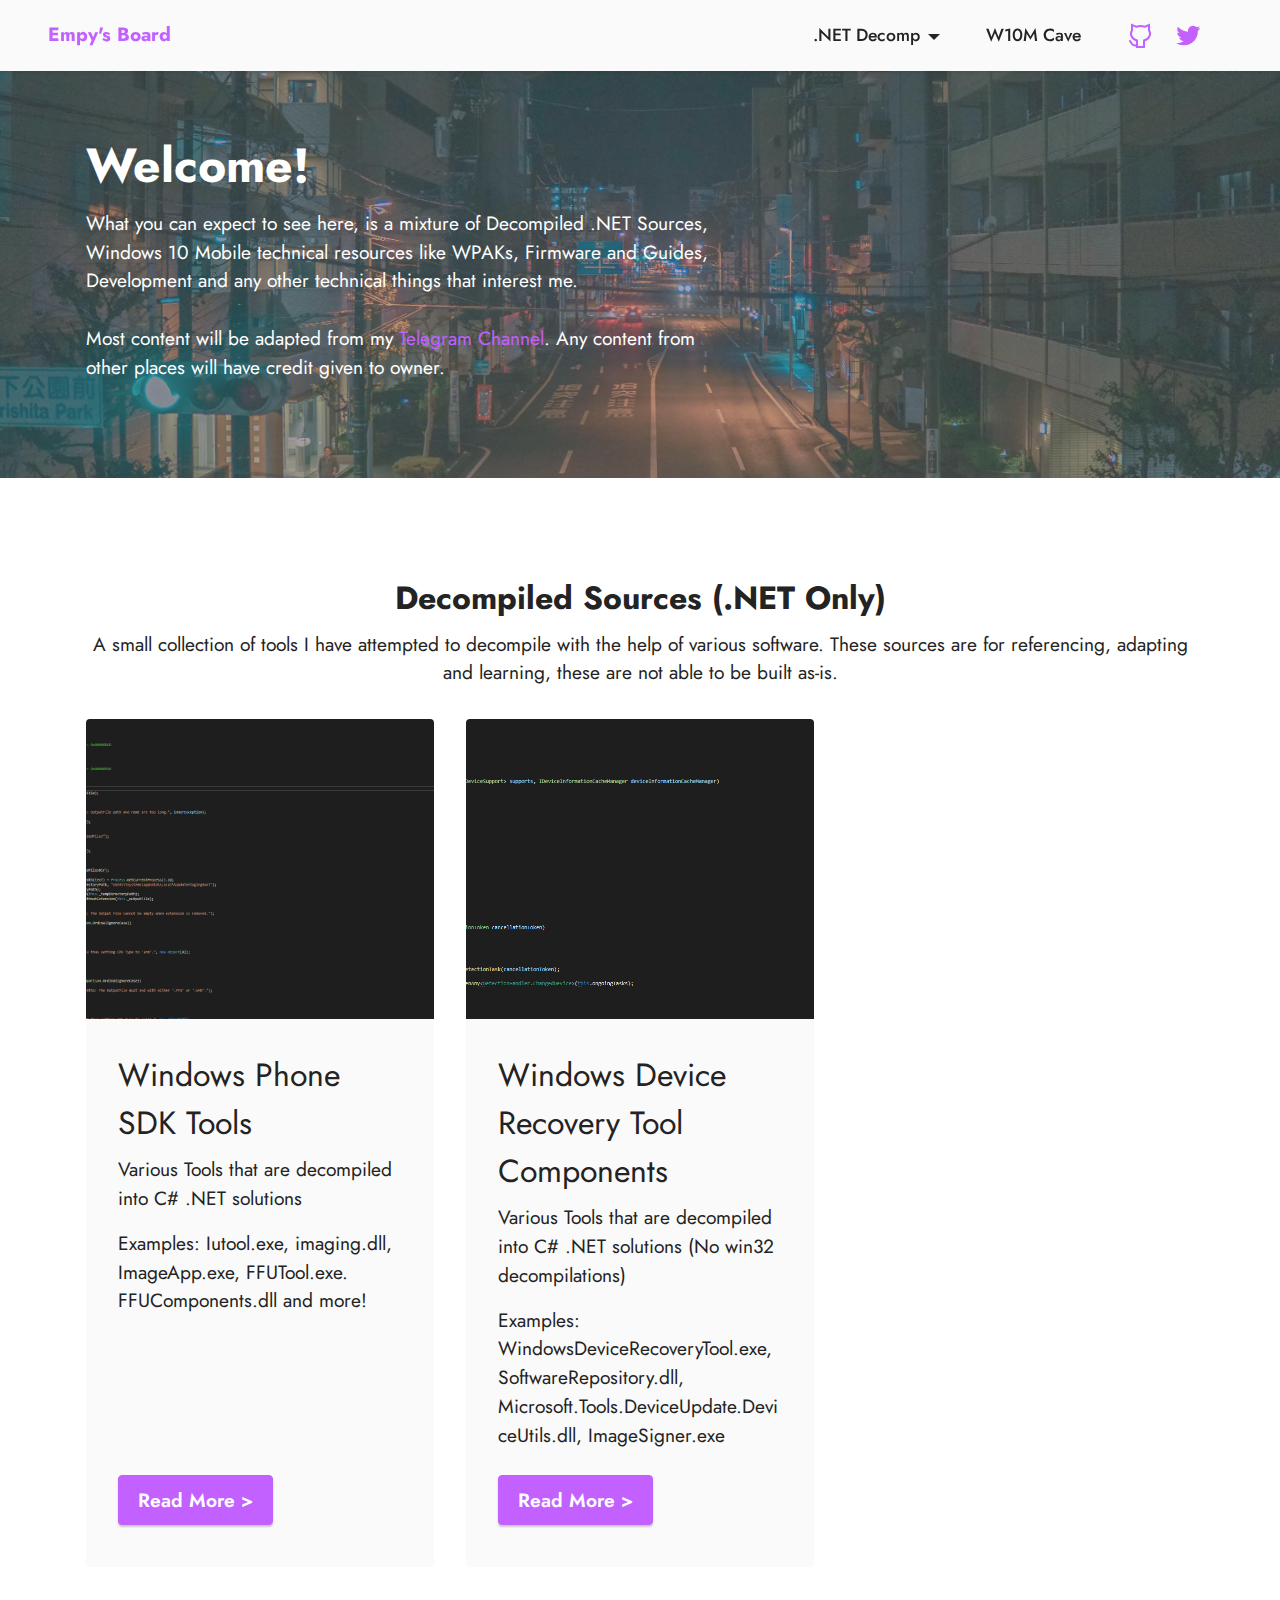
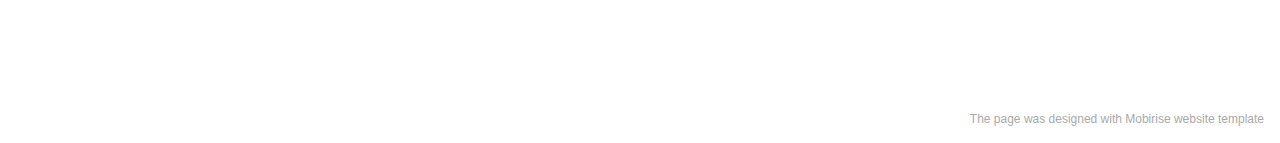
==== index.html @ 3468d682 "Initial Upload" ====
<!DOCTYPE html>
<html  >
<head>
  <!-- Site made with Mobirise Website Builder v5.4.1, https://mobirise.com -->
  <meta charset="UTF-8">
  <meta http-equiv="X-UA-Compatible" content="IE=edge">
  <meta name="generator" content="Mobirise v5.4.1, mobirise.com">
  <meta name="viewport" content="width=device-width, initial-scale=1, minimum-scale=1">
  <link rel="shortcut icon" href="assets/images/logo.png" type="image/x-icon">
  <meta name="description" content="A small 'blog' of various things">
  
  
  <title>Empy's Board</title>
  <link rel="stylesheet" href="assets/web/assets/mobirise-icons2/mobirise2.css">
  <link rel="stylesheet" href="assets/bootstrap/css/bootstrap.min.css">
  <link rel="stylesheet" href="assets/bootstrap/css/bootstrap-grid.min.css">
  <link rel="stylesheet" href="assets/bootstrap/css/bootstrap-reboot.min.css">
  <link rel="stylesheet" href="assets/dropdown/css/style.css">
  <link rel="stylesheet" href="assets/socicon/css/styles.css">
  <link rel="stylesheet" href="assets/theme/css/style.css">
  <link rel="preload" href="https://fonts.googleapis.com/css2?family=Jost:ital,wght@0,400;0,700;1,400;1,700&display=swap&display=swap" as="style" onload="this.onload=null;this.rel='stylesheet'">
  <noscript><link rel="stylesheet" href="https://fonts.googleapis.com/css2?family=Jost:ital,wght@0,400;0,700;1,400;1,700&display=swap&display=swap"></noscript>
  <link rel="preload" as="style" href="assets/mobirise/css/mbr-additional.css"><link rel="stylesheet" href="assets/mobirise/css/mbr-additional.css" type="text/css">
  
  
  
  
</head>
<body>
  
  <section data-bs-version="5.1" class="menu menu3 cid-sJ5gshHKRf" once="menu" id="menu3-0">
    
    <nav class="navbar navbar-dropdown navbar-fixed-top navbar-expand-lg">
        <div class="container-fluid">
            <div class="navbar-brand">
                
                <span class="navbar-caption-wrap"><a class="navbar-caption text-warning display-7" href="https://mobiri.se">Empy's Board<br></a></span>
            </div>
            <button class="navbar-toggler" type="button" data-toggle="collapse" data-bs-toggle="collapse" data-target="#navbarSupportedContent" data-bs-target="#navbarSupportedContent" aria-controls="navbarNavAltMarkup" aria-expanded="false" aria-label="Toggle navigation">
                <div class="hamburger">
                    <span></span>
                    <span></span>
                    <span></span>
                    <span></span>
                </div>
            </button>
            <div class="collapse navbar-collapse" id="navbarSupportedContent">
                <ul class="navbar-nav nav-dropdown nav-right" data-app-modern-menu="true"><li class="nav-item dropdown"><a class="nav-link link text-black dropdown-toggle display-4" href="#" data-toggle="dropdown-submenu" data-bs-toggle="dropdown" data-bs-auto-close="outside" aria-expanded="false">.NET Decomp</a><div class="dropdown-menu" aria-labelledby="dropdown-undefined"><a class="text-black dropdown-item text-primary display-4" href="WPToolsSrc.html">WP SDK Tools</a><a class="text-black show dropdown-item text-primary display-4" href="WDRTSrc.html" data-bs-toggle="dropdown" data-bs-auto-close="outside" aria-expanded="true">WDRT<br></a></div></li>
                    <li class="nav-item"><a class="nav-link link text-black display-4" href="https://mobiri.se">W10M Cave</a>
                    </li></ul>
                <div class="icons-menu">
                    <a class="iconfont-wrapper" href="https://github.com/empyreal96" target="_blank">
                        <span class="p-2 mbr-iconfont mobi-mbri-github mobi-mbri" style="color: rgb(194, 97, 255); fill: rgb(194, 97, 255);"></span>
                    </a>
                    <a class="iconfont-wrapper" href="https://mobiri.se" target="_blank">
                        <span class="p-2 mbr-iconfont socicon-twitter socicon" style="color: rgb(194, 97, 255); fill: rgb(194, 97, 255);"></span>
                    </a>
                    
                    
                </div>
                
            </div>
        </div>
    </nav>
</section>

<section data-bs-version="5.1" class="header2 cid-sJ5k6ivfrU" id="header2-1">

    

    <div class="mbr-overlay" style="opacity: 0.2; background-color: rgb(187, 187, 187);"></div>

    <div class="container">
        <div class="row">
            <div class="col-12 col-lg-7">
                <h1 class="mbr-section-title mbr-fonts-style mb-3 display-2"><strong>Welcome!</strong></h1>
                
                <p class="mbr-text mbr-fonts-style display-7">What you can expect to see here, is a mixture of Decompiled .NET Sources, Windows 10 Mobile technical resources like WPAKs, Firmware and Guides, Development and any other technical things that interest me.<br><br>Most content will be adapted from my <a href="https://t.me/empysboard" class="text-warning" target="_blank">Telegram Channel</a>. Any content from other places will have credit given to owner.</p>
                
            </div>
        </div>
    </div>
</section>

<section data-bs-version="5.1" class="content2 cid-sJ5oWGawoi" id="content2-2">
    
    
    <div class="container">
        <div class="mbr-section-head">
            <h4 class="mbr-section-title mbr-fonts-style align-center mb-0 display-5"><strong>Decompiled Sources (.NET Only)</strong></h4>
            <h5 class="mbr-section-subtitle mbr-fonts-style align-center mb-0 mt-2 display-7">A small collection of tools I have attempted to decompile with the help of various software. These sources are for referencing, adapting and learning, these are not able to be built as-is.</h5>
        </div>
        <div class="row mt-4">
            <div class="item features-image сol-12 col-md-6 col-lg-4">
                <div class="item-wrapper">
                    <div class="item-img">
                        <img src="assets/images/imaging.dll.code.png" alt="" title="">
                    </div>
                    <div class="item-content">
                        <h5 class="item-title mbr-fonts-style display-5">Windows Phone SDK Tools</h5>
                        <h6 class="item-subtitle mbr-fonts-style mt-1 display-7">Various Tools that are decompiled into C# .NET solutions</h6>
                        <p class="mbr-text mbr-fonts-style mt-3 display-7">Examples: Iutool.exe, imaging.dll, ImageApp.exe, FFUTool.exe. FFUComponents.dll and more!&nbsp;</p>
                    </div>
                    <div class="mbr-section-btn item-footer mt-2"><a href="WPToolsSrc.html" class="btn item-btn btn-warning display-7" target="_blank">Read More
                            &gt;</a></div>
                </div>
            </div><div class="item features-image сol-12 col-md-6 col-lg-4">
                <div class="item-wrapper">
                    <div class="item-img">
                        <img src="assets/images/wdrt.png" alt="" title="" data-slide-to="1" data-bs-slide-to="2">
                    </div>
                    <div class="item-content">
                        <h5 class="item-title mbr-fonts-style display-5">Windows Device Recovery Tool Components</h5>
                        <h6 class="item-subtitle mbr-fonts-style mt-1 display-7">Various Tools that are decompiled into C# .NET solutions (No win32 decompilations)</h6>
                        <p class="mbr-text mbr-fonts-style mt-3 display-7">Examples: WindowsDeviceRecoveryTool.exe, SoftwareRepository.dll, Microsoft.Tools.DeviceUpdate.DeviceUtils.dll, ImageSigner.exe&nbsp;&nbsp;</p>
                    </div>
                    <div class="mbr-section-btn item-footer mt-2"><a href="WDRTSrc.html" class="btn item-btn btn-warning display-7" target="_blank">Read More
                            &gt;</a></div>
                </div>
            </div>
            
            

        </div>
    </div>
</section><section style="background-color: #fff; font-family: -apple-system, BlinkMacSystemFont, 'Segoe UI', 'Roboto', 'Helvetica Neue', Arial, sans-serif; color:#aaa; font-size:12px; padding: 0; align-items: center; display: flex;"><a href="https://mobirise.site/j" style="flex: 1 1; height: 3rem; padding-left: 1rem;"></a><p style="flex: 0 0 auto; margin:0; padding-right:1rem;"><a href="https://mobirise.site/q" style="color:#aaa;">The page</a> was designed with Mobirise website template</p></section><script src="assets/bootstrap/js/bootstrap.bundle.min.js"></script>  <script src="assets/smoothscroll/smooth-scroll.js"></script>  <script src="assets/ytplayer/index.js"></script>  <script src="assets/dropdown/js/navbar-dropdown.js"></script>  <script src="assets/theme/js/script.js"></script>  
  
  
</body>
</html>
---- assets/web/assets/mobirise-icons2/mobirise2.css ----
@font-face {
  font-family: 'Moririse2';
  font-display: swap;
  src:  url('mobirise2.eot?f2bix4');
  src:  url('mobirise2.eot?f2bix4#iefix') format('embedded-opentype'),
    url('mobirise2.ttf?f2bix4') format('truetype'),
    url('mobirise2.woff?f2bix4') format('woff'),
    url('mobirise2.svg?f2bix4#mobirise2') format('svg');
  font-weight: normal;
  font-style: normal;
}

[class^="mobi-"], [class*=" mobi-"] {
  /* use !important to prevent issues with browser extensions that change fonts */
  font-family: 'Moririse2' !important;
  speak: none;
  font-style: normal;
  font-weight: normal;
  font-variant: normal;
  text-transform: none;
  line-height: 1;

  /* Better Font Rendering =========== */
  -webkit-font-smoothing: antialiased;
  -moz-osx-font-smoothing: grayscale;
}

.mobi-mbri-add-submenu:before {
  content: "\e900";
}
.mobi-mbri-alert:before {
  content: "\e901";
}
.mobi-mbri-align-center:before {
  content: "\e902";
}
.mobi-mbri-align-justify:before {
  content: "\e903";
}
.mobi-mbri-align-left:before {
  content: "\e904";
}
.mobi-mbri-align-right:before {
  content: "\e905";
}
.mobi-mbri-android:before {
  content: "\e906";
}
.mobi-mbri-apple:before {
  content: "\e907";
}
.mobi-mbri-arrow-down:before {
  content: "\e908";
}
.mobi-mbri-arrow-next:before {
  content: "\e909";
}
.mobi-mbri-arrow-prev:before {
  content: "\e90a";
}
.mobi-mbri-arrow-up:before {
  content: "\e90b";
}
.mobi-mbri-bold:before {
  content: "\e90c";
}
.mobi-mbri-bookmark:before {
  content: "\e90d";
}
.mobi-mbri-bootstrap:before {
  content: "\e90e";
}
.mobi-mbri-briefcase:before {
  content: "\e90f";
}
.mobi-mbri-browse:before {
  content: "\e910";
}
.mobi-mbri-bulleted-list:before {
  content: "\e911";
}
.mobi-mbri-calendar:before {
  content: "\e912";
}
.mobi-mbri-camera:before {
  content: "\e913";
}
.mobi-mbri-cart-add:before {
  content: "\e914";
}
.mobi-mbri-cart-full:before {
  content: "\e915";
}
.mobi-mbri-cash:before {
  content: "\e916";
}
.mobi-mbri-change-style:before {
  content: "\e917";
}
.mobi-mbri-chat:before {
  content: "\e918";
}
.mobi-mbri-clock:before {
  content: "\e919";
}
.mobi-mbri-close:before {
  content: "\e91a";
}
.mobi-mbri-cloud:before {
  content: "\e91b";
}
.mobi-mbri-code:before {
  content: "\e91c";
}
.mobi-mbri-contact-form:before {
  content: "\e91d";
}
.mobi-mbri-credit-card:before {
  content: "\e91e";
}
.mobi-mbri-cursor-click:before {
  content: "\e91f";
}
.mobi-mbri-cust-feedback:before {
  content: "\e920";
}
.mobi-mbri-database:before {
  content: "\e921";
}
.mobi-mbri-delivery:before {
  content: "\e922";
}
.mobi-mbri-desktop:before {
  content: "\e923";
}
.mobi-mbri-devices:before {
  content: "\e924";
}
.mobi-mbri-down:before {
  content: "\e925";
}
.mobi-mbri-download-2:before {
  content: "\e926";
}
.mobi-mbri-download:before {
  content: "\e927";
}
.mobi-mbri-drag-n-drop-2:before {
  content: "\e928";
}
.mobi-mbri-drag-n-drop:before {
  content: "\e929";
}
.mobi-mbri-edit-2:before {
  content: "\e92a";
}
.mobi-mbri-edit:before {
  content: "\e92b";
}
.mobi-mbri-error:before {
  content: "\e92c";
}
.mobi-mbri-extension:before {
  content: "\e92d";
}
.mobi-mbri-features:before {
  content: "\e92e";
}
.mobi-mbri-file:before {
  content: "\e92f";
}
.mobi-mbri-flag:before {
  content: "\e930";
}
.mobi-mbri-folder:before {
  content: "\e931";
}
.mobi-mbri-gift:before {
  content: "\e932";
}
.mobi-mbri-github:before {
  content: "\e933";
}
.mobi-mbri-globe-2:before {
  content: "\e934";
}
.mobi-mbri-globe:before {
  content: "\e935";
}
.mobi-mbri-growing-chart:before {
  content: "\e936";
}
.mobi-mbri-hearth:before {
  content: "\e937";
}
.mobi-mbri-help:before {
  content: "\e938";
}
.mobi-mbri-home:before {
  content: "\e939";
}
.mobi-mbri-hot-cup:before {
  content: "\e93a";
}
.mobi-mbri-idea:before {
  content: "\e93b";
}
.mobi-mbri-image-gallery:before {
  content: "\e93c";
}
.mobi-mbri-image-slider:before {
  content: "\e93d";
}
.mobi-mbri-info:before {
  content: "\e93e";
}
.mobi-mbri-italic:before {
  content: "\e93f";
}
.mobi-mbri-key:before {
  content: "\e940";
}
.mobi-mbri-laptop:before {
  content: "\e941";
}
.mobi-mbri-layers:before {
  content: "\e942";
}
.mobi-mbri-left-right:before {
  content: "\e943";
}
.mobi-mbri-left:before {
  content: "\e944";
}
.mobi-mbri-letter:before {
  content: "\e945";
}
.mobi-mbri-like:before {
  content: "\e946";
}
.mobi-mbri-link:before {
  content: "\e947";
}
.mobi-mbri-lock:before {
  content: "\e948";
}
.mobi-mbri-login:before {
  content: "\e949";
}
.mobi-mbri-logout:before {
  content: "\e94a";
}
.mobi-mbri-magic-stick:before {
  content: "\e94b";
}
.mobi-mbri-map-pin:before {
  content: "\e94c";
}
.mobi-mbri-menu:before {
  content: "\e94d";
}
.mobi-mbri-mobile-2:before {
  content: "\e94e";
}
.mobi-mbri-mobile-horizontal:before {
  content: "\e94f";
}
.mobi-mbri-mobile:before {
  content: "\e950";
}
.mobi-mbri-mobirise:before {
  content: "\e951";
}
.mobi-mbri-more-horizontal:before {
  content: "\e952";
}
.mobi-mbri-more-vertical:before {
  content: "\e953";
}
.mobi-mbri-music:before {
  content: "\e954";
}
.mobi-mbri-new-file:before {
  content: "\e955";
}
.mobi-mbri-numbered-list:before {
  content: "\e956";
}
.mobi-mbri-opened-folder:before {
  content: "\e957";
}
.mobi-mbri-pages:before {
  content: "\e958";
}
.mobi-mbri-paper-plane:before {
  content: "\e959";
}
.mobi-mbri-paperclip:before {
  content: "\e95a";
}
.mobi-mbri-phone:before {
  content: "\e95b";
}
.mobi-mbri-photo:before {
  content: "\e95c";
}
.mobi-mbri-photos:before {
  content: "\e95d";
}
.mobi-mbri-pin:before {
  content: "\e95e";
}
.mobi-mbri-play:before {
  content: "\e95f";
}
.mobi-mbri-plus:before {
  content: "\e960";
}
.mobi-mbri-preview:before {
  content: "\e961";
}
.mobi-mbri-print:before {
  content: "\e962";
}
.mobi-mbri-protect:before {
  content: "\e963";
}
.mobi-mbri-question:before {
  content: "\e964";
}
.mobi-mbri-quote-left:before {
  content: "\e965";
}
.mobi-mbri-quote-right:before {
  content: "\e966";
}
.mobi-mbri-redo:before {
  content: "\e967";
}
.mobi-mbri-refresh:before {
  content: "\e968";
}
.mobi-mbri-responsive-2:before {
  content: "\e969";
}
.mobi-mbri-responsive:before {
  content: "\e96a";
}
.mobi-mbri-right:before {
  content: "\e96b";
}
.mobi-mbri-rocket:before {
  content: "\e96c";
}
.mobi-mbri-sad-face:before {
  content: "\e96d";
}
.mobi-mbri-sale:before {
  content: "\e96e";
}
.mobi-mbri-save:before {
  content: "\e96f";
}
.mobi-mbri-search:before {
  content: "\e970";
}
.mobi-mbri-setting-2:before {
  content: "\e971";
}
.mobi-mbri-setting-3:before {
  content: "\e972";
}
.mobi-mbri-setting:before {
  content: "\e973";
}
.mobi-mbri-share:before {
  content: "\e974";
}
.mobi-mbri-shopping-bag:before {
  content: "\e975";
}
.mobi-mbri-shopping-basket:before {
  content: "\e976";
}
.mobi-mbri-shopping-cart:before {
  content: "\e977";
}
.mobi-mbri-sites:before {
  content: "\e978";
}
.mobi-mbri-smile-face:before {
  content: "\e979";
}
.mobi-mbri-speed:before {
  content: "\e97a";
}
.mobi-mbri-star:before {
  content: "\e97b";
}
.mobi-mbri-success:before {
  content: "\e97c";
}
.mobi-mbri-sun:before {
  content: "\e97d";
}
.mobi-mbri-sun2:before {
  content: "\e97e";
}
.mobi-mbri-tablet-vertical:before {
  content: "\e97f";
}
.mobi-mbri-tablet:before {
  content: "\e980";
}
.mobi-mbri-target:before {
  content: "\e981";
}
.mobi-mbri-timer:before {
  content: "\e982";
}
.mobi-mbri-to-ftp:before {
  content: "\e983";
}
.mobi-mbri-to-local-drive:before {
  content: "\e984";
}
.mobi-mbri-touch-swipe:before {
  content: "\e985";
}
.mobi-mbri-touch:before {
  content: "\e986";
}
.mobi-mbri-trash:before {
  content: "\e987";
}
.mobi-mbri-underline:before {
  content: "\e988";
}
.mobi-mbri-undo:before {
  content: "\e989";
}
.mobi-mbri-unlink:before {
  content: "\e98a";
}
.mobi-mbri-unlock:before {
  content: "\e98b";
}
.mobi-mbri-up-down:before {
  content: "\e98c";
}
.mobi-mbri-up:before {
  content: "\e98d";
}
.mobi-mbri-update:before {
  content: "\e98e";
}
.mobi-mbri-upload-2:before {
  content: "\e98f";
}
.mobi-mbri-upload:before {
  content: "\e990";
}
.mobi-mbri-user-2:before {
  content: "\e991";
}
.mobi-mbri-user:before {
  content: "\e992";
}
.mobi-mbri-users:before {
  content: "\e993";
}
.mobi-mbri-video-play:before {
  content: "\e994";
}
.mobi-mbri-video:before {
  content: "\e995";
}
.mobi-mbri-watch:before {
  content: "\e996";
}
.mobi-mbri-website-theme-2:before {
  content: "\e997";
}
.mobi-mbri-website-theme:before {
  content: "\e998";
}
.mobi-mbri-wifi:before {
  content: "\e999";
}
.mobi-mbri-windows:before {
  content: "\e99a";
}
.mobi-mbri-zoom-in:before {
  content: "\e99b";
}
.mobi-mbri-zoom-out:before {
  content: "\e99c";
}
---- assets/dropdown/css/style.css ----
.navbar-dropdown {
  left: 0;
  padding: 0;
  position: absolute;
  right: 0;
  top: 0;
  transition: all 0.45s ease;
  z-index: 1030;
  background: #282828; }
  .navbar-dropdown .navbar-logo {
    margin-right: 0.8rem;
    transition: margin 0.3s ease-in-out;
    vertical-align: middle; }
    .navbar-dropdown .navbar-logo img {
      height: 3.125rem;
      transition: all 0.3s ease-in-out; }
    .navbar-dropdown .navbar-logo.mbr-iconfont {
      font-size: 3.125rem;
      line-height: 3.125rem; }
  .navbar-dropdown .navbar-caption {
    font-weight: 700;
    white-space: normal;
    vertical-align: -4px;
    line-height: 3.125rem !important; }
    .navbar-dropdown .navbar-caption, .navbar-dropdown .navbar-caption:hover {
      color: inherit;
      text-decoration: none; }
  .navbar-dropdown .mbr-iconfont + .navbar-caption {
    vertical-align: -1px; }
  .navbar-dropdown.navbar-fixed-top {
    position: fixed; }
  .navbar-dropdown .navbar-brand span {
    vertical-align: -4px; }
  .navbar-dropdown.bg-color.transparent {
    background: none; }
  .navbar-dropdown.navbar-short .navbar-brand {
    padding: 0.625rem 0; }
    .navbar-dropdown.navbar-short .navbar-brand span {
      vertical-align: -1px; }
  .navbar-dropdown.navbar-short .navbar-caption {
    line-height: 2.375rem !important;
    vertical-align: -2px; }
  .navbar-dropdown.navbar-short .navbar-logo {
    margin-right: 0.5rem; }
    .navbar-dropdown.navbar-short .navbar-logo img {
      height: 2.375rem; }
    .navbar-dropdown.navbar-short .navbar-logo.mbr-iconfont {
      font-size: 2.375rem;
      line-height: 2.375rem; }
  .navbar-dropdown.navbar-short .mbr-table-cell {
    height: 3.625rem; }
  .navbar-dropdown .navbar-close {
    left: 0.6875rem;
    position: fixed;
    top: 0.75rem;
    z-index: 1000; }
  .navbar-dropdown .hamburger-icon {
    content: "";
    display: inline-block;
    vertical-align: middle;
    width: 16px;
    -webkit-box-shadow: 0 -6px 0 1px #282828,0 0 0 1px #282828,0 6px 0 1px #282828;
    -moz-box-shadow: 0 -6px 0 1px #282828,0 0 0 1px #282828,0 6px 0 1px #282828;
    box-shadow: 0 -6px 0 1px #282828,0 0 0 1px #282828,0 6px 0 1px #282828; }

.dropdown-menu .dropdown-toggle[data-toggle="dropdown-submenu"]::after {
  border-bottom: 0.35em solid transparent;
  border-left: 0.35em solid;
  border-right: 0;
  border-top: 0.35em solid transparent;
  margin-left: 0.3rem; }

.dropdown-menu .dropdown-item:focus {
  outline: 0; }

.nav-dropdown {
  font-size: 0.75rem;
  font-weight: 500;
  height: auto !important; }
  .nav-dropdown .nav-btn {
    padding-left: 1rem; }
  .nav-dropdown .link {
    margin: .667em 1.667em;
    font-weight: 500;
    padding: 0;
    transition: color .2s ease-in-out; }
    .nav-dropdown .link.dropdown-toggle {
      margin-right: 2.583em; }
      .nav-dropdown .link.dropdown-toggle::after {
        margin-left: .25rem;
        border-top: 0.35em solid;
        border-right: 0.35em solid transparent;
        border-left: 0.35em solid transparent;
        border-bottom: 0; }
      .nav-dropdown .link.dropdown-toggle[aria-expanded="true"] {
        margin: 0;
        padding: 0.667em 3.263em  0.667em 1.667em; }
  .nav-dropdown .link::after,
  .nav-dropdown .dropdown-item::after {
    color: inherit; }
  .nav-dropdown .btn {
    font-size: 0.75rem;
    font-weight: 700;
    letter-spacing: 0;
    margin-bottom: 0;
    padding-left: 1.25rem;
    padding-right: 1.25rem; }
  .nav-dropdown .dropdown-menu {
    border-radius: 0;
    border: 0;
    left: 0;
    margin: 0;
    padding-bottom: 1.25rem;
    padding-top: 1.25rem;
    position: relative; }
  .nav-dropdown .dropdown-submenu {
    margin-left: 0.125rem;
    top: 0; }
  .nav-dropdown .dropdown-item {
    font-weight: 500;
    line-height: 2;
    padding: 0.3846em 4.615em 0.3846em 1.5385em;
    position: relative;
    transition: color .2s ease-in-out, background-color .2s ease-in-out; }
    .nav-dropdown .dropdown-item::after {
      margin-top: -0.3077em;
      position: absolute;
      right: 1.1538em;
      top: 50%; }
    .nav-dropdown .dropdown-item:focus, .nav-dropdown .dropdown-item:hover {
      background: none; }

@media (max-width: 767px) {
  .nav-dropdown.navbar-toggleable-sm {
    bottom: 0;
    display: none;
    left: 0;
    overflow-x: hidden;
    position: fixed;
    top: 0;
    transform: translateX(-100%);
    -ms-transform: translateX(-100%);
    -webkit-transform: translateX(-100%);
    width: 18.75rem;
    z-index: 999; } }
.nav-dropdown.navbar-toggleable-xl {
  bottom: 0;
  display: none;
  left: 0;
  overflow-x: hidden;
  position: fixed;
  top: 0;
  transform: translateX(-100%);
  -ms-transform: translateX(-100%);
  -webkit-transform: translateX(-100%);
  width: 18.75rem;
  z-index: 999; }

.nav-dropdown-sm {
  display: block !important;
  overflow-x: hidden;
  overflow: auto;
  padding-top: 3.875rem; }
  .nav-dropdown-sm::after {
    content: "";
    display: block;
    height: 3rem;
    width: 100%; }
  .nav-dropdown-sm.collapse.in ~ .navbar-close {
    display: block !important; }
  .nav-dropdown-sm.collapsing, .nav-dropdown-sm.collapse.in {
    transform: translateX(0);
    -ms-transform: translateX(0);
    -webkit-transform: translateX(0);
    transition: all 0.25s ease-out;
    -webkit-transition: all 0.25s ease-out;
    background: #282828; }
  .nav-dropdown-sm.collapsing[aria-expanded="false"] {
    transform: translateX(-100%);
    -ms-transform: translateX(-100%);
    -webkit-transform: translateX(-100%); }
  .nav-dropdown-sm .nav-item {
    display: block;
    margin-left: 0 !important;
    padding-left: 0; }
  .nav-dropdown-sm .link,
  .nav-dropdown-sm .dropdown-item {
    border-top: 1px dotted rgba(255, 255, 255, 0.1);
    font-size: 0.8125rem;
    line-height: 1.6;
    margin: 0 !important;
    padding: 0.875rem 2.4rem 0.875rem 1.5625rem !important;
    position: relative;
    white-space: normal; }
    .nav-dropdown-sm .link:focus, .nav-dropdown-sm .link:hover,
    .nav-dropdown-sm .dropdown-item:focus,
    .nav-dropdown-sm .dropdown-item:hover {
      background: rgba(0, 0, 0, 0.2) !important;
      color: #c0a375; }
  .nav-dropdown-sm .nav-btn {
    position: relative;
    padding: 1.5625rem 1.5625rem 0 1.5625rem; }
    .nav-dropdown-sm .nav-btn::before {
      border-top: 1px dotted rgba(255, 255, 255, 0.1);
      content: "";
      left: 0;
      position: absolute;
      top: 0;
      width: 100%; }
    .nav-dropdown-sm .nav-btn + .nav-btn {
      padding-top: 0.625rem; }
      .nav-dropdown-sm .nav-btn + .nav-btn::before {
        display: none; }
  .nav-dropdown-sm .btn {
    padding: 0.625rem 0; }
  .nav-dropdown-sm .dropdown-toggle[data-toggle="dropdown-submenu"]::after {
    margin-left: .25rem;
    border-top: 0.35em solid;
    border-right: 0.35em solid transparent;
    border-left: 0.35em solid transparent;
    border-bottom: 0; }
  .nav-dropdown-sm .dropdown-toggle[data-toggle="dropdown-submenu"][aria-expanded="true"]::after {
    border-top: 0;
    border-right: 0.35em solid transparent;
    border-left: 0.35em solid transparent;
    border-bottom: 0.35em solid; }
  .nav-dropdown-sm .dropdown-menu {
    margin: 0;
    padding: 0;
    position: relative;
    top: 0;
    left: 0;
    width: 100%;
    border: 0;
    float: none;
    border-radius: 0;
    background: none; }
  .nav-dropdown-sm .dropdown-submenu {
    left: 100%;
    margin-left: 0.125rem;
    margin-top: -1.25rem;
    top: 0; }

.navbar-toggleable-sm .nav-dropdown .dropdown-menu {
  position: absolute; }

.navbar-toggleable-sm .nav-dropdown .dropdown-submenu {
  left: 100%;
  margin-left: 0.125rem;
  margin-top: -1.25rem;
  top: 0; }

.navbar-toggleable-sm.opened .nav-dropdown .dropdown-menu {
  position: relative; }

.navbar-toggleable-sm.opened .nav-dropdown .dropdown-submenu {
  left: 0;
  margin-left: 00rem;
  margin-top: 0rem;
  top: 0; }

.is-builder .nav-dropdown.collapsing {
  transition: none !important; }
---- assets/socicon/css/styles.css ----
@charset "UTF-8";

@font-face {
  font-family: 'Socicon';
  src:  url('../fonts/socicon.eot');
  src:  url('../fonts/socicon.eot?#iefix') format('embedded-opentype'),
    url('../fonts/socicon.woff2') format('woff2'),
    url('../fonts/socicon.ttf') format('truetype'),
    url('../fonts/socicon.woff') format('woff'),
    url('../fonts/socicon.svg#socicon') format('svg');
  font-weight: normal;
  font-style: normal;
  font-display: swap;
}

[data-icon]:before {
  font-family: "socicon" !important;
  content: attr(data-icon);
  font-style: normal !important;
  font-weight: normal !important;
  font-variant: normal !important;
  text-transform: none !important;
  speak: none;
  line-height: 1;
  -webkit-font-smoothing: antialiased;
  -moz-osx-font-smoothing: grayscale;
}

[class^="socicon-"], [class*=" socicon-"] {
  /* use !important to prevent issues with browser extensions that change fonts */
  font-family: 'Socicon' !important;
  speak: none;
  font-style: normal;
  font-weight: normal;
  font-variant: normal;
  text-transform: none;
  line-height: 1;

  /* Better Font Rendering =========== */
  -webkit-font-smoothing: antialiased;
  -moz-osx-font-smoothing: grayscale;
}

.socicon-eitaa:before {
  content: "\e97c";
}
.socicon-soroush:before {
  content: "\e97d";
}
.socicon-bale:before {
  content: "\e97e";
}
.socicon-zazzle:before {
  content: "\e97b";
}
.socicon-society6:before {
  content: "\e97a";
}
.socicon-redbubble:before {
  content: "\e979";
}
.socicon-avvo:before {
  content: "\e978";
}
.socicon-stitcher:before {
  content: "\e977";
}
.socicon-googlehangouts:before {
  content: "\e974";
}
.socicon-dlive:before {
  content: "\e975";
}
.socicon-vsco:before {
  content: "\e976";
}
.socicon-flipboard:before {
  content: "\e973";
}
.socicon-ubuntu:before {
  content: "\e958";
}
.socicon-artstation:before {
  content: "\e959";
}
.socicon-invision:before {
  content: "\e95a";
}
.socicon-torial:before {
  content: "\e95b";
}
.socicon-collectorz:before {
  content: "\e95c";
}
.socicon-seenthis:before {
  content: "\e95d";
}
.socicon-googleplaymusic:before {
  content: "\e95e";
}
.socicon-debian:before {
  content: "\e95f";
}
.socicon-filmfreeway:before {
  content: "\e960";
}
.socicon-gnome:before {
  content: "\e961";
}
.socicon-itchio:before {
  content: "\e962";
}
.socicon-jamendo:before {
  content: "\e963";
}
.socicon-mix:before {
  content: "\e964";
}
.socicon-sharepoint:before {
  content: "\e965";
}
.socicon-tinder:before {
  content: "\e966";
}
.socicon-windguru:before {
  content: "\e967";
}
.socicon-cdbaby:before {
  content: "\e968";
}
.socicon-elementaryos:before {
  content: "\e969";
}
.socicon-stage32:before {
  content: "\e96a";
}
.socicon-tiktok:before {
  content: "\e96b";
}
.socicon-gitter:before {
  content: "\e96c";
}
.socicon-letterboxd:before {
  content: "\e96d";
}
.socicon-threema:before {
  content: "\e96e";
}
.socicon-splice:before {
  content: "\e96f";
}
.socicon-metapop:before {
  content: "\e970";
}
.socicon-naver:before {
  content: "\e971";
}
.socicon-remote:before {
  content: "\e972";
}
.socicon-internet:before {
  content: "\e957";
}
.socicon-moddb:before {
  content: "\e94b";
}
.socicon-indiedb:before {
  content: "\e94c";
}
.socicon-traxsource:before {
  content: "\e94d";
}
.socicon-gamefor:before {
  content: "\e94e";
}
.socicon-pixiv:before {
  content: "\e94f";
}
.socicon-myanimelist:before {
  content: "\e950";
}
.socicon-blackberry:before {
  content: "\e951";
}
.socicon-wickr:before {
  content: "\e952";
}
.socicon-spip:before {
  content: "\e953";
}
.socicon-napster:before {
  content: "\e954";
}
.socicon-beatport:before {
  content: "\e955";
}
.socicon-hackerone:before {
  content: "\e956";
}
.socicon-hackernews:before {
  content: "\e946";
}
.socicon-smashwords:before {
  content: "\e947";
}
.socicon-kobo:before {
  content: "\e948";
}
.socicon-bookbub:before {
  content: "\e949";
}
.socicon-mailru:before {
  content: "\e94a";
}
.socicon-gitlab:before {
  content: "\e945";
}
.socicon-instructables:before {
  content: "\e944";
}
.socicon-portfolio:before {
  content: "\e943";
}
.socicon-codered:before {
  content: "\e940";
}
.socicon-origin:before {
  content: "\e941";
}
.socicon-nextdoor:before {
  content: "\e942";
}
.socicon-udemy:before {
  content: "\e93f";
}
.socicon-livemaster:before {
  content: "\e93e";
}
.socicon-crunchbase:before {
  content: "\e93b";
}
.socicon-homefy:before {
  content: "\e93c";
}
.socicon-calendly:before {
  content: "\e93d";
}
.socicon-realtor:before {
  content: "\e90f";
}
.socicon-tidal:before {
  content: "\e910";
}
.socicon-qobuz:before {
  content: "\e911";
}
.socicon-natgeo:before {
  content: "\e912";
}
.socicon-mastodon:before {
  content: "\e913";
}
.socicon-unsplash:before {
  content: "\e914";
}
.socicon-homeadvisor:before {
  content: "\e915";
}
.socicon-angieslist:before {
  content: "\e916";
}
.socicon-codepen:before {
  content: "\e917";
}
.socicon-slack:before {
  content: "\e918";
}
.socicon-openaigym:before {
  content: "\e919";
}
.socicon-logmein:before {
  content: "\e91a";
}
.socicon-fiverr:before {
  content: "\e91b";
}
.socicon-gotomeeting:before {
  content: "\e91c";
}
.socicon-aliexpress:before {
  content: "\e91d";
}
.socicon-guru:before {
  content: "\e91e";
}
.socicon-appstore:before {
  content: "\e91f";
}
.socicon-homes:before {
  content: "\e920";
}
.socicon-zoom:before {
  content: "\e921";
}
.socicon-alibaba:before {
  content: "\e922";
}
.socicon-craigslist:before {
  content: "\e923";
}
.socicon-wix:before {
  content: "\e924";
}
.socicon-redfin:before {
  content: "\e925";
}
.socicon-googlecalendar:before {
  content: "\e926";
}
.socicon-shopify:before {
  content: "\e927";
}
.socicon-freelancer:before {
  content: "\e928";
}
.socicon-seedrs:before {
  content: "\e929";
}
.socicon-bing:before {
  content: "\e92a";
}
.socicon-doodle:before {
  content: "\e92b";
}
.socicon-bonanza:before {
  content: "\e92c";
}
.socicon-squarespace:before {
  content: "\e92d";
}
.socicon-toptal:before {
  content: "\e92e";
}
.socicon-gust:before {
  content: "\e92f";
}
.socicon-ask:before {
  content: "\e930";
}
.socicon-trulia:before {
  content: "\e931";
}
.socicon-loomly:before {
  content: "\e932";
}
.socicon-ghost:before {
  content: "\e933";
}
.socicon-upwork:before {
  content: "\e934";
}
.socicon-fundable:before {
  content: "\e935";
}
.socicon-booking:before {
  content: "\e936";
}
.socicon-googlemaps:before {
  content: "\e937";
}
.socicon-zillow:before {
  content: "\e938";
}
.socicon-niconico:before {
  content: "\e939";
}
.socicon-toneden:before {
  content: "\e93a";
}
.socicon-augment:before {
  content: "\e908";
}
.socicon-bitbucket:before {
  content: "\e909";
}
.socicon-fyuse:before {
  content: "\e90a";
}
.socicon-yt-gaming:before {
  content: "\e90b";
}
.socicon-sketchfab:before {
  content: "\e90c";
}
.socicon-mobcrush:before {
  content: "\e90d";
}
.socicon-microsoft:before {
  content: "\e90e";
}
.socicon-pandora:before {
  content: "\e907";
}
.socicon-messenger:before {
  content: "\e906";
}
.socicon-gamewisp:before {
  content: "\e905";
}
.socicon-bloglovin:before {
  content: "\e904";
}
.socicon-tunein:before {
  content: "\e903";
}
.socicon-gamejolt:before {
  content: "\e901";
}
.socicon-trello:before {
  content: "\e902";
}
.socicon-spreadshirt:before {
  content: "\e900";
}
.socicon-500px:before {
  content: "\e000";
}
.socicon-8tracks:before {
  content: "\e001";
}
.socicon-airbnb:before {
  content: "\e002";
}
.socicon-alliance:before {
  content: "\e003";
}
.socicon-amazon:before {
  content: "\e004";
}
.socicon-amplement:before {
  content: "\e005";
}
.socicon-android:before {
  content: "\e006";
}
.socicon-angellist:before {
  content: "\e007";
}
.socicon-apple:before {
  content: "\e008";
}
.socicon-appnet:before {
  content: "\e009";
}
.socicon-baidu:before {
  content: "\e00a";
}
.socicon-bandcamp:before {
  content: "\e00b";
}
.socicon-battlenet:before {
  content: "\e00c";
}
.socicon-mixer:before {
  content: "\e00d";
}
.socicon-bebee:before {
  content: "\e00e";
}
.socicon-bebo:before {
  content: "\e00f";
}
.socicon-behance:before {
  content: "\e010";
}
.socicon-blizzard:before {
  content: "\e011";
}
.socicon-blogger:before {
  content: "\e012";
}
.socicon-buffer:before {
  content: "\e013";
}
.socicon-chrome:before {
  content: "\e014";
}
.socicon-coderwall:before {
  content: "\e015";
}
.socicon-curse:before {
  content: "\e016";
}
.socicon-dailymotion:before {
  content: "\e017";
}
.socicon-deezer:before {
  content: "\e018";
}
.socicon-delicious:before {
  content: "\e019";
}
.socicon-deviantart:before {
  content: "\e01a";
}
.socicon-diablo:before {
  content: "\e01b";
}
.socicon-digg:before {
  content: "\e01c";
}
.socicon-discord:before {
  content: "\e01d";
}
.socicon-disqus:before {
  content: "\e01e";
}
.socicon-douban:before {
  content: "\e01f";
}
.socicon-draugiem:before {
  content: "\e020";
}
.socicon-dribbble:before {
  content: "\e021";
}
.socicon-drupal:before {
  content: "\e022";
}
.socicon-ebay:before {
  content: "\e023";
}
.socicon-ello:before {
  content: "\e024";
}
.socicon-endomodo:before {
  content: "\e025";
}
.socicon-envato:before {
  content: "\e026";
}
.socicon-etsy:before {
  content: "\e027";
}
.socicon-facebook:before {
  content: "\e028";
}
.socicon-feedburner:before {
  content: "\e029";
}
.socicon-filmweb:before {
  content: "\e02a";
}
.socicon-firefox:before {
  content: "\e02b";
}
.socicon-flattr:before {
  content: "\e02c";
}
.socicon-flickr:before {
  content: "\e02d";
}
.socicon-formulr:before {
  content: "\e02e";
}
.socicon-forrst:before {
  content: "\e02f";
}
.socicon-foursquare:before {
  content: "\e030";
}
.socicon-friendfeed:before {
  content: "\e031";
}
.socicon-github:before {
  content: "\e032";
}
.socicon-goodreads:before {
  content: "\e033";
}
.socicon-google:before {
  content: "\e034";
}
.socicon-googlescholar:before {
  content: "\e035";
}
.socicon-googlegroups:before {
  content: "\e036";
}
.socicon-googlephotos:before {
  content: "\e037";
}
.socicon-googleplus:before {
  content: "\e038";
}
.socicon-grooveshark:before {
  content: "\e039";
}
.socicon-hackerrank:before {
  content: "\e03a";
}
.socicon-hearthstone:before {
  content: "\e03b";
}
.socicon-hellocoton:before {
  content: "\e03c";
}
.socicon-heroes:before {
  content: "\e03d";
}
.socicon-smashcast:before {
  content: "\e03e";
}
.socicon-horde:before {
  content: "\e03f";
}
.socicon-houzz:before {
  content: "\e040";
}
.socicon-icq:before {
  content: "\e041";
}
.socicon-identica:before {
  content: "\e042";
}
.socicon-imdb:before {
  content: "\e043";
}
.socicon-instagram:before {
  content: "\e044";
}
.socicon-issuu:before {
  content: "\e045";
}
.socicon-istock:before {
  content: "\e046";
}
.socicon-itunes:before {
  content: "\e047";
}
.socicon-keybase:before {
  content: "\e048";
}
.socicon-lanyrd:before {
  content: "\e049";
}
.socicon-lastfm:before {
  content: "\e04a";
}
.socicon-line:before {
  content: "\e04b";
}
.socicon-linkedin:before {
  content: "\e04c";
}
.socicon-livejournal:before {
  content: "\e04d";
}
.socicon-lyft:before {
  content: "\e04e";
}
.socicon-macos:before {
  content: "\e04f";
}
.socicon-mail:before {
  content: "\e050";
}
.socicon-medium:before {
  content: "\e051";
}
.socicon-meetup:before {
  content: "\e052";
}
.socicon-mixcloud:before {
  content: "\e053";
}
.socicon-modelmayhem:before {
  content: "\e054";
}
.socicon-mumble:before {
  content: "\e055";
}
.socicon-myspace:before {
  content: "\e056";
}
.socicon-newsvine:before {
  content: "\e057";
}
.socicon-nintendo:before {
  content: "\e058";
}
.socicon-npm:before {
  content: "\e059";
}
.socicon-odnoklassniki:before {
  content: "\e05a";
}
.socicon-openid:before {
  content: "\e05b";
}
.socicon-opera:before {
  content: "\e05c";
}
.socicon-outlook:before {
  content: "\e05d";
}
.socicon-overwatch:before {
  content: "\e05e";
}
.socicon-patreon:before {
  content: "\e05f";
}
.socicon-paypal:before {
  content: "\e060";
}
.socicon-periscope:before {
  content: "\e061";
}
.socicon-persona:before {
  content: "\e062";
}
.socicon-pinterest:before {
  content: "\e063";
}
.socicon-play:before {
  content: "\e064";
}
.socicon-player:before {
  content: "\e065";
}
.socicon-playstation:before {
  content: "\e066";
}
.socicon-pocket:before {
  content: "\e067";
}
.socicon-qq:before {
  content: "\e068";
}
.socicon-quora:before {
  content: "\e069";
}
.socicon-raidcall:before {
  content: "\e06a";
}
.socicon-ravelry:before {
  content: "\e06b";
}
.socicon-reddit:before {
  content: "\e06c";
}
.socicon-renren:before {
  content: "\e06d";
}
.socicon-researchgate:before {
  content: "\e06e";
}
.socicon-residentadvisor:before {
  content: "\e06f";
}
.socicon-reverbnation:before {
  content: "\e070";
}
.socicon-rss:before {
  content: "\e071";
}
.socicon-sharethis:before {
  content: "\e072";
}
.socicon-skype:before {
  content: "\e073";
}
.socicon-slideshare:before {
  content: "\e074";
}
.socicon-smugmug:before {
  content: "\e075";
}
.socicon-snapchat:before {
  content: "\e076";
}
.socicon-songkick:before {
  content: "\e077";
}
.socicon-soundcloud:before {
  content: "\e078";
}
.socicon-spotify:before {
  content: "\e079";
}
.socicon-stackexchange:before {
  content: "\e07a";
}
.socicon-stackoverflow:before {
  content: "\e07b";
}
.socicon-starcraft:before {
  content: "\e07c";
}
.socicon-stayfriends:before {
  content: "\e07d";
}
.socicon-steam:before {
  content: "\e07e";
}
.socicon-storehouse:before {
  content: "\e07f";
}
.socicon-strava:before {
  content: "\e080";
}
.socicon-streamjar:before {
  content: "\e081";
}
.socicon-stumbleupon:before {
  content: "\e082";
}
.socicon-swarm:before {
  content: "\e083";
}
.socicon-teamspeak:before {
  content: "\e084";
}
.socicon-teamviewer:before {
  content: "\e085";
}
.socicon-technorati:before {
  content: "\e086";
}
.socicon-telegram:before {
  content: "\e087";
}
.socicon-tripadvisor:before {
  content: "\e088";
}
.socicon-tripit:before {
  content: "\e089";
}
.socicon-triplej:before {
  content: "\e08a";
}
.socicon-tumblr:before {
  content: "\e08b";
}
.socicon-twitch:before {
  content: "\e08c";
}
.socicon-twitter:before {
  content: "\e08d";
}
.socicon-uber:before {
  content: "\e08e";
}
.socicon-ventrilo:before {
  content: "\e08f";
}
.socicon-viadeo:before {
  content: "\e090";
}
.socicon-viber:before {
  content: "\e091";
}
.socicon-viewbug:before {
  content: "\e092";
}
.socicon-vimeo:before {
  content: "\e093";
}
.socicon-vine:before {
  content: "\e094";
}
.socicon-vkontakte:before {
  content: "\e095";
}
.socicon-warcraft:before {
  content: "\e096";
}
.socicon-wechat:before {
  content: "\e097";
}
.socicon-weibo:before {
  content: "\e098";
}
.socicon-whatsapp:before {
  content: "\e099";
}
.socicon-wikipedia:before {
  content: "\e09a";
}
.socicon-windows:before {
  content: "\e09b";
}
.socicon-wordpress:before {
  content: "\e09c";
}
.socicon-wykop:before {
  content: "\e09d";
}
.socicon-xbox:before {
  content: "\e09e";
}
.socicon-xing:before {
  content: "\e09f";
}
.socicon-yahoo:before {
  content: "\e0a0";
}
.socicon-yammer:before {
  content: "\e0a1";
}
.socicon-yandex:before {
  content: "\e0a2";
}
.socicon-yelp:before {
  content: "\e0a3";
}
.socicon-younow:before {
  content: "\e0a4";
}
.socicon-youtube:before {
  content: "\e0a5";
}
.socicon-zapier:before {
  content: "\e0a6";
}
.socicon-zerply:before {
  content: "\e0a7";
}
.socicon-zomato:before {
  content: "\e0a8";
}
.socicon-zynga:before {
  content: "\e0a9";
}
---- assets/theme/css/style.css ----
@charset "UTF-8";
section {
  background-color: #ffffff;
}

body {
  font-style: normal;
  line-height: 1.5;
  font-weight: 400;
  color: #232323;
  position: relative;
}

button {
  background-color: transparent;
  border-color: transparent;
}

section,
.container,
.container-fluid {
  position: relative;
  word-wrap: break-word;
}

a.mbr-iconfont:hover {
  text-decoration: none;
}

.article .lead p,
.article .lead ul,
.article .lead ol,
.article .lead pre,
.article .lead blockquote {
  margin-bottom: 0;
}

a {
  font-style: normal;
  font-weight: 400;
  cursor: pointer;
}
a, a:hover {
  text-decoration: none;
}

.mbr-section-title {
  font-style: normal;
  line-height: 1.3;
}

.mbr-section-subtitle {
  line-height: 1.3;
}

.mbr-text {
  font-style: normal;
  line-height: 1.7;
}

h1,
h2,
h3,
h4,
h5,
h6,
.display-1,
.display-2,
.display-4,
.display-5,
.display-7,
span,
p,
a {
  line-height: 1;
  word-break: break-word;
  word-wrap: break-word;
  font-weight: 400;
}

b,
strong {
  font-weight: bold;
}

input:-webkit-autofill, input:-webkit-autofill:hover, input:-webkit-autofill:focus, input:-webkit-autofill:active {
  transition-delay: 9999s;
  -webkit-transition-property: background-color, color;
  transition-property: background-color, color;
}

textarea[type=hidden] {
  display: none;
}

section {
  background-position: 50% 50%;
  background-repeat: no-repeat;
  background-size: cover;
}
section .mbr-background-video,
section .mbr-background-video-preview {
  position: absolute;
  bottom: 0;
  left: 0;
  right: 0;
  top: 0;
}

.hidden {
  visibility: hidden;
}

.mbr-z-index20 {
  z-index: 20;
}

/*! Base colors */
.mbr-white {
  color: #ffffff;
}

.mbr-black {
  color: #111111;
}

.mbr-bg-white {
  background-color: #ffffff;
}

.mbr-bg-black {
  background-color: #000000;
}

/*! Text-aligns */
.align-left {
  text-align: left;
}

.align-center {
  text-align: center;
}

.align-right {
  text-align: right;
}

/*! Font-weight  */
.mbr-light {
  font-weight: 300;
}

.mbr-regular {
  font-weight: 400;
}

.mbr-semibold {
  font-weight: 500;
}

.mbr-bold {
  font-weight: 700;
}

/*! Media  */
.media-content {
  flex-basis: 100%;
}

.media-container-row {
  display: flex;
  flex-direction: row;
  flex-wrap: wrap;
  justify-content: center;
  align-content: center;
  align-items: start;
}
.media-container-row .media-size-item {
  width: 400px;
}

.media-container-column {
  display: flex;
  flex-direction: column;
  flex-wrap: wrap;
  justify-content: center;
  align-content: center;
  align-items: stretch;
}
.media-container-column > * {
  width: 100%;
}

@media (min-width: 992px) {
  .media-container-row {
    flex-wrap: nowrap;
  }
}
figure {
  margin-bottom: 0;
  overflow: hidden;
}

figure[mbr-media-size] {
  transition: width 0.1s;
}

img,
iframe {
  display: block;
  width: 100%;
}

.card {
  background-color: transparent;
  border: none;
}

.card-box {
  width: 100%;
}

.card-img {
  text-align: center;
  flex-shrink: 0;
  -webkit-flex-shrink: 0;
}

.media {
  max-width: 100%;
  margin: 0 auto;
}

.mbr-figure {
  align-self: center;
}

.media-container > div {
  max-width: 100%;
}

.mbr-figure img,
.card-img img {
  width: 100%;
}

@media (max-width: 991px) {
  .media-size-item {
    width: auto !important;
  }

  .media {
    width: auto;
  }

  .mbr-figure {
    width: 100% !important;
  }
}
/*! Buttons */
.mbr-section-btn {
  margin-left: -0.6rem;
  margin-right: -0.6rem;
  font-size: 0;
}

.btn {
  font-weight: 600;
  border-width: 1px;
  font-style: normal;
  margin: 0.6rem 0.6rem;
  white-space: normal;
  transition: all 0.2s ease-in-out;
  display: inline-flex;
  align-items: center;
  justify-content: center;
  word-break: break-word;
}

.btn-sm {
  font-weight: 600;
  letter-spacing: 0px;
  transition: all 0.3s ease-in-out;
}

.btn-md {
  font-weight: 600;
  letter-spacing: 0px;
  transition: all 0.3s ease-in-out;
}

.btn-lg {
  font-weight: 600;
  letter-spacing: 0px;
  transition: all 0.3s ease-in-out;
}

.btn-form {
  margin: 0;
}
.btn-form:hover {
  cursor: pointer;
}

nav .mbr-section-btn {
  margin-left: 0rem;
  margin-right: 0rem;
}

/*! Btn icon margin */
.btn .mbr-iconfont,
.btn.btn-sm .mbr-iconfont {
  order: 1;
  cursor: pointer;
  margin-left: 0.5rem;
  vertical-align: sub;
}

.btn.btn-md .mbr-iconfont,
.btn.btn-md .mbr-iconfont {
  margin-left: 0.8rem;
}

.mbr-regular {
  font-weight: 400;
}

.mbr-semibold {
  font-weight: 500;
}

.mbr-bold {
  font-weight: 700;
}

[type=submit] {
  -webkit-appearance: none;
}

/*! Full-screen */
.mbr-fullscreen .mbr-overlay {
  min-height: 100vh;
}

.mbr-fullscreen {
  display: flex;
  display: -moz-flex;
  display: -ms-flex;
  display: -o-flex;
  align-items: center;
  min-height: 100vh;
  padding-top: 3rem;
  padding-bottom: 3rem;
}

/*! Map */
.map {
  height: 25rem;
  position: relative;
}
.map iframe {
  width: 100%;
  height: 100%;
}

/*! Scroll to top arrow */
.mbr-arrow-up {
  bottom: 25px;
  right: 90px;
  position: fixed;
  text-align: right;
  z-index: 5000;
  color: #ffffff;
  font-size: 22px;
}

.mbr-arrow-up a {
  background: rgba(0, 0, 0, 0.2);
  border-radius: 50%;
  color: #fff;
  display: inline-block;
  height: 60px;
  width: 60px;
  border: 2px solid #fff;
  outline-style: none !important;
  position: relative;
  text-decoration: none;
  transition: all 0.3s ease-in-out;
  cursor: pointer;
  text-align: center;
}
.mbr-arrow-up a:hover {
  background-color: rgba(0, 0, 0, 0.4);
}
.mbr-arrow-up a i {
  line-height: 60px;
}

.mbr-arrow-up-icon {
  display: block;
  color: #fff;
}

.mbr-arrow-up-icon::before {
  content: "›";
  display: inline-block;
  font-family: serif;
  font-size: 22px;
  line-height: 1;
  font-style: normal;
  position: relative;
  top: 6px;
  left: -4px;
  transform: rotate(-90deg);
}

/*! Arrow Down */
.mbr-arrow {
  position: absolute;
  bottom: 45px;
  left: 50%;
  width: 60px;
  height: 60px;
  cursor: pointer;
  background-color: rgba(80, 80, 80, 0.5);
  border-radius: 50%;
  transform: translateX(-50%);
}
@media (max-width: 767px) {
  .mbr-arrow {
    display: none;
  }
}
.mbr-arrow > a {
  display: inline-block;
  text-decoration: none;
  outline-style: none;
  -webkit-animation: arrowdown 1.7s ease-in-out infinite;
          animation: arrowdown 1.7s ease-in-out infinite;
  color: #ffffff;
}
.mbr-arrow > a > i {
  position: absolute;
  top: -2px;
  left: 15px;
  font-size: 2rem;
}

#scrollToTop a i::before {
  content: "";
  position: absolute;
  display: block;
  border-bottom: 2.5px solid #fff;
  border-left: 2.5px solid #fff;
  width: 27.8%;
  height: 27.8%;
  left: 50%;
  top: 51%;
  transform: translateY(-30%) translateX(-50%) rotate(135deg);
}

@keyframes arrowdown {
  0% {
    transform: translateY(0px);
  }
  50% {
    transform: translateY(-5px);
  }
  100% {
    transform: translateY(0px);
  }
}
@-webkit-keyframes arrowdown {
  0% {
    transform: translateY(0px);
  }
  50% {
    transform: translateY(-5px);
  }
  100% {
    transform: translateY(0px);
  }
}
@media (max-width: 500px) {
  .mbr-arrow-up {
    left: 0;
    right: 0;
    text-align: center;
  }
}
/*Gradients animation*/
@keyframes gradient-animation {
  from {
    background-position: 0% 100%;
    -webkit-animation-timing-function: ease-in-out;
            animation-timing-function: ease-in-out;
  }
  to {
    background-position: 100% 0%;
    -webkit-animation-timing-function: ease-in-out;
            animation-timing-function: ease-in-out;
  }
}
@-webkit-keyframes gradient-animation {
  from {
    background-position: 0% 100%;
    -webkit-animation-timing-function: ease-in-out;
            animation-timing-function: ease-in-out;
  }
  to {
    background-position: 100% 0%;
    -webkit-animation-timing-function: ease-in-out;
            animation-timing-function: ease-in-out;
  }
}
.bg-gradient {
  background-size: 200% 200%;
  animation: gradient-animation 5s infinite alternate;
  -webkit-animation: gradient-animation 5s infinite alternate;
}

.menu .navbar-brand {
  display: -webkit-flex;
}
.menu .navbar-brand span {
  display: flex;
  display: -webkit-flex;
}
.menu .navbar-brand .navbar-caption-wrap {
  display: -webkit-flex;
}
.menu .navbar-brand .navbar-logo img {
  display: -webkit-flex;
  width: auto;
}
@media (min-width: 768px) and (max-width: 991px) {
  .menu .navbar-toggleable-sm .navbar-nav {
    display: -ms-flexbox;
  }
}
@media (max-width: 991px) {
  .menu .navbar-collapse {
    max-height: 93.5vh;
  }
  .menu .navbar-collapse.show {
    overflow: auto;
  }
}
@media (min-width: 992px) {
  .menu .navbar-nav.nav-dropdown {
    display: -webkit-flex;
  }
  .menu .navbar-toggleable-sm .navbar-collapse {
    display: -webkit-flex !important;
  }
  .menu .collapsed .navbar-collapse {
    max-height: 93.5vh;
  }
  .menu .collapsed .navbar-collapse.show {
    overflow: auto;
  }
}
@media (max-width: 767px) {
  .menu .navbar-collapse {
    max-height: 80vh;
  }
}

.nav-link .mbr-iconfont {
  margin-right: 0.5rem;
}

.navbar {
  display: -webkit-flex;
  -webkit-flex-wrap: wrap;
  -webkit-align-items: center;
  -webkit-justify-content: space-between;
}

.navbar-collapse {
  -webkit-flex-basis: 100%;
  -webkit-flex-grow: 1;
  -webkit-align-items: center;
}

.nav-dropdown .link {
  padding: 0.667em 1.667em !important;
  margin: 0 !important;
}

.nav {
  display: -webkit-flex;
  -webkit-flex-wrap: wrap;
}

.row {
  display: -webkit-flex;
  -webkit-flex-wrap: wrap;
}

.justify-content-center {
  -webkit-justify-content: center;
}

.form-inline {
  display: -webkit-flex;
}

.card-wrapper {
  -webkit-flex: 1;
}

.carousel-control {
  z-index: 10;
  display: -webkit-flex;
}

.carousel-controls {
  display: -webkit-flex;
}

.media {
  display: -webkit-flex;
}

.form-group:focus {
  outline: none;
}

.jq-selectbox__select {
  padding: 7px 0;
  position: relative;
}

.jq-selectbox__dropdown {
  overflow: hidden;
  border-radius: 10px;
  position: absolute;
  top: 100%;
  left: 0 !important;
  width: 100% !important;
}

.jq-selectbox__trigger-arrow {
  right: 0;
  transform: translateY(-50%);
}

.jq-selectbox li {
  padding: 1.07em 0.5em;
}

input[type=range] {
  padding-left: 0 !important;
  padding-right: 0 !important;
}

.modal-dialog,
.modal-content {
  height: 100%;
}

.modal-dialog .carousel-inner {
  height: calc(100vh - 1.75rem);
}
@media (max-width: 575px) {
  .modal-dialog .carousel-inner {
    height: calc(100vh - 1rem);
  }
}

.carousel-item {
  text-align: center;
}

.carousel-item img {
  margin: auto;
}

.navbar-toggler {
  align-self: flex-start;
  padding: 0.25rem 0.75rem;
  font-size: 1.25rem;
  line-height: 1;
  background: transparent;
  border: 1px solid transparent;
  border-radius: 0.25rem;
}

.navbar-toggler:focus,
.navbar-toggler:hover {
  text-decoration: none;
  box-shadow: none;
}

.navbar-toggler-icon {
  display: inline-block;
  width: 1.5em;
  height: 1.5em;
  vertical-align: middle;
  content: "";
  background: no-repeat center center;
  background-size: 100% 100%;
}

.navbar-toggler-left {
  position: absolute;
  left: 1rem;
}

.navbar-toggler-right {
  position: absolute;
  right: 1rem;
}

.card-img {
  width: auto;
}

.menu .navbar.collapsed:not(.beta-menu) {
  flex-direction: column;
}

.carousel-item.active,
.carousel-item-next,
.carousel-item-prev {
  display: flex;
}

.note-air-layout .dropup .dropdown-menu,
.note-air-layout .navbar-fixed-bottom .dropdown .dropdown-menu {
  bottom: initial !important;
}

html,
body {
  height: auto;
  min-height: 100vh;
}

.dropup .dropdown-toggle::after {
  display: none;
}

.form-asterisk {
  font-family: initial;
  position: absolute;
  top: -2px;
  font-weight: normal;
}

.form-control-label {
  position: relative;
  cursor: pointer;
  margin-bottom: 0.357em;
  padding: 0;
}

.alert {
  color: #ffffff;
  border-radius: 0;
  border: 0;
  font-size: 1.1rem;
  line-height: 1.5;
  margin-bottom: 1.875rem;
  padding: 1.25rem;
  position: relative;
  text-align: center;
}
.alert.alert-form::after {
  background-color: inherit;
  bottom: -7px;
  content: "";
  display: block;
  height: 14px;
  left: 50%;
  margin-left: -7px;
  position: absolute;
  transform: rotate(45deg);
  width: 14px;
}

.form-control {
  background-color: #ffffff;
  background-clip: border-box;
  color: #232323;
  line-height: 1rem !important;
  height: auto;
  padding: 0.6rem 1.2rem;
  transition: border-color 0.25s ease 0s;
  border: 1px solid transparent !important;
  border-radius: 4px;
  box-shadow: rgba(0, 0, 0, 0.07) 0px 1px 1px 0px, rgba(0, 0, 0, 0.07) 0px 1px 3px 0px, rgba(0, 0, 0, 0.03) 0px 0px 0px 1px;
}
.form-active .form-control:invalid {
  border-color: red;
}

form .row {
  margin-left: -0.6rem;
  margin-right: -0.6rem;
}
form .row [class*=col] {
  padding-left: 0.6rem;
  padding-right: 0.6rem;
}

form .mbr-section-btn {
  margin: 0;
  padding-left: 0.6rem;
  padding-right: 0.6rem;
}

form .btn {
  display: flex;
  padding: 0.6rem 1.2rem;
  margin: 0;
}

form .form-check-input {
  margin-top: 0.5;
}

textarea.form-control {
  line-height: 1.5rem !important;
}

.form-group {
  margin-bottom: 1.2rem;
}

.form-control,
form .btn {
  min-height: 48px;
}

.gdpr-block label span.textGDPR input[name=gdpr] {
  top: 7px;
}

.form-control:focus {
  box-shadow: none;
}

:focus {
  outline: none;
}

.mbr-overlay {
  background-color: #000;
  bottom: 0;
  left: 0;
  opacity: 0.5;
  position: absolute;
  right: 0;
  top: 0;
  z-index: 0;
  pointer-events: none;
}

blockquote {
  font-style: italic;
  padding: 3rem;
  font-size: 1.09rem;
  position: relative;
  border-left: 3px solid;
}

ul,
ol,
pre,
blockquote {
  margin-bottom: 2.3125rem;
}

.mt-4 {
  margin-top: 2rem !important;
}

.mb-4 {
  margin-bottom: 2rem !important;
}

@media (min-width: 992px) {
  .container {
    padding-left: 16px;
    padding-right: 16px;
  }

  .row {
    margin-left: -16px;
    margin-right: -16px;
  }
  .row > [class*=col] {
    padding-left: 16px;
    padding-right: 16px;
  }
}
@media (min-width: 768px) {
  .container-fluid {
    padding-left: 32px;
    padding-right: 32px;
  }
}
@media (min-width: 768px) and (max-width: 991px) {
  .mbr-container {
    padding-left: 32px;
    padding-right: 32px;
  }
}
@media (max-width: 767px) {
  .mbr-container {
    padding-left: 16px;
    padding-right: 16px;
  }
}
.card-wrapper,
.item-wrapper {
  overflow: hidden;
}

.app-video-wrapper > img {
  opacity: 1;
}

.item {
  position: relative;
}

.dropdown-menu .dropdown-menu {
  left: 100%;
}

.dropdown-item + .dropdown-menu {
  display: none;
}

.dropdown-item:hover + .dropdown-menu,
.dropdown-menu:hover {
  display: block;
}.engine {
	position: absolute;
	text-indent: -2400px;
	text-align: center;
	padding: 0;
	top: 0;
	left: -2400px;
}
---- assets/mobirise/css/mbr-additional.css ----
body {
  font-family: Jost;
}
.display-1 {
  font-family: 'Jost', sans-serif;
  font-size: 4.6rem;
  line-height: 1.1;
}
.display-1 > .mbr-iconfont {
  font-size: 5.75rem;
}
.display-2 {
  font-family: 'Jost', sans-serif;
  font-size: 3rem;
  line-height: 1.1;
}
.display-2 > .mbr-iconfont {
  font-size: 3.75rem;
}
.display-4 {
  font-family: 'Jost', sans-serif;
  font-size: 1.1rem;
  line-height: 1.5;
}
.display-4 > .mbr-iconfont {
  font-size: 1.375rem;
}
.display-5 {
  font-family: 'Jost', sans-serif;
  font-size: 2rem;
  line-height: 1.5;
}
.display-5 > .mbr-iconfont {
  font-size: 2.5rem;
}
.display-7 {
  font-family: 'Jost', sans-serif;
  font-size: 1.2rem;
  line-height: 1.5;
}
.display-7 > .mbr-iconfont {
  font-size: 1.5rem;
}
/* ---- Fluid typography for mobile devices ---- */
/* 1.4 - font scale ratio ( bootstrap == 1.42857 ) */
/* 100vw - current viewport width */
/* (48 - 20)  48 == 48rem == 768px, 20 == 20rem == 320px(minimal supported viewport) */
/* 0.65 - min scale variable, may vary */
@media (max-width: 992px) {
  .display-1 {
    font-size: 3.68rem;
  }
}
@media (max-width: 768px) {
  .display-1 {
    font-size: 3.22rem;
    font-size: calc( 2.26rem + (4.6 - 2.26) * ((100vw - 20rem) / (48 - 20)));
    line-height: calc( 1.1 * (2.26rem + (4.6 - 2.26) * ((100vw - 20rem) / (48 - 20))));
  }
  .display-2 {
    font-size: 2.4rem;
    font-size: calc( 1.7rem + (3 - 1.7) * ((100vw - 20rem) / (48 - 20)));
    line-height: calc( 1.3 * (1.7rem + (3 - 1.7) * ((100vw - 20rem) / (48 - 20))));
  }
  .display-4 {
    font-size: 0.88rem;
    font-size: calc( 1.0350000000000001rem + (1.1 - 1.0350000000000001) * ((100vw - 20rem) / (48 - 20)));
    line-height: calc( 1.4 * (1.0350000000000001rem + (1.1 - 1.0350000000000001) * ((100vw - 20rem) / (48 - 20))));
  }
  .display-5 {
    font-size: 1.6rem;
    font-size: calc( 1.35rem + (2 - 1.35) * ((100vw - 20rem) / (48 - 20)));
    line-height: calc( 1.4 * (1.35rem + (2 - 1.35) * ((100vw - 20rem) / (48 - 20))));
  }
  .display-7 {
    font-size: 0.96rem;
    font-size: calc( 1.07rem + (1.2 - 1.07) * ((100vw - 20rem) / (48 - 20)));
    line-height: calc( 1.4 * (1.07rem + (1.2 - 1.07) * ((100vw - 20rem) / (48 - 20))));
  }
}
/* Buttons */
.btn {
  padding: 0.6rem 1.2rem;
  border-radius: 4px;
}
.btn-sm {
  padding: 0.6rem 1.2rem;
  border-radius: 4px;
}
.btn-md {
  padding: 0.6rem 1.2rem;
  border-radius: 4px;
}
.btn-lg {
  padding: 1rem 2.6rem;
  border-radius: 4px;
}
.bg-primary {
  background-color: #6592e6 !important;
}
.bg-success {
  background-color: #40b0bf !important;
}
.bg-info {
  background-color: #47b5ed !important;
}
.bg-warning {
  background-color: #c261ff !important;
}
.bg-danger {
  background-color: #ff9966 !important;
}
.btn-primary,
.btn-primary:active {
  background-color: #6592e6 !important;
  border-color: #6592e6 !important;
  color: #ffffff !important;
  box-shadow: 0 2px 2px 0 rgba(0, 0, 0, 0.2);
}
.btn-primary:hover,
.btn-primary:focus,
.btn-primary.focus,
.btn-primary.active {
  color: #ffffff !important;
  background-color: #2260d2 !important;
  border-color: #2260d2 !important;
  box-shadow: 0 2px 5px 0 rgba(0, 0, 0, 0.2);
}
.btn-primary.disabled,
.btn-primary:disabled {
  color: #ffffff !important;
  background-color: #2260d2 !important;
  border-color: #2260d2 !important;
}
.btn-secondary,
.btn-secondary:active {
  background-color: #ff6666 !important;
  border-color: #ff6666 !important;
  color: #ffffff !important;
  box-shadow: 0 2px 2px 0 rgba(0, 0, 0, 0.2);
}
.btn-secondary:hover,
.btn-secondary:focus,
.btn-secondary.focus,
.btn-secondary.active {
  color: #ffffff !important;
  background-color: #ff0f0f !important;
  border-color: #ff0f0f !important;
  box-shadow: 0 2px 5px 0 rgba(0, 0, 0, 0.2);
}
.btn-secondary.disabled,
.btn-secondary:disabled {
  color: #ffffff !important;
  background-color: #ff0f0f !important;
  border-color: #ff0f0f !important;
}
.btn-info,
.btn-info:active {
  background-color: #47b5ed !important;
  border-color: #47b5ed !important;
  color: #ffffff !important;
  box-shadow: 0 2px 2px 0 rgba(0, 0, 0, 0.2);
}
.btn-info:hover,
.btn-info:focus,
.btn-info.focus,
.btn-info.active {
  color: #ffffff !important;
  background-color: #148cca !important;
  border-color: #148cca !important;
  box-shadow: 0 2px 5px 0 rgba(0, 0, 0, 0.2);
}
.btn-info.disabled,
.btn-info:disabled {
  color: #ffffff !important;
  background-color: #148cca !important;
  border-color: #148cca !important;
}
.btn-success,
.btn-success:active {
  background-color: #40b0bf !important;
  border-color: #40b0bf !important;
  color: #ffffff !important;
  box-shadow: 0 2px 2px 0 rgba(0, 0, 0, 0.2);
}
.btn-success:hover,
.btn-success:focus,
.btn-success.focus,
.btn-success.active {
  color: #ffffff !important;
  background-color: #2a747e !important;
  border-color: #2a747e !important;
  box-shadow: 0 2px 5px 0 rgba(0, 0, 0, 0.2);
}
.btn-success.disabled,
.btn-success:disabled {
  color: #ffffff !important;
  background-color: #2a747e !important;
  border-color: #2a747e !important;
}
.btn-warning,
.btn-warning:active {
  background-color: #c261ff !important;
  border-color: #c261ff !important;
  color: #ffffff !important;
  box-shadow: 0 2px 2px 0 rgba(0, 0, 0, 0.2);
}
.btn-warning:hover,
.btn-warning:focus,
.btn-warning.focus,
.btn-warning.active {
  color: #ffffff !important;
  background-color: #a10aff !important;
  border-color: #a10aff !important;
  box-shadow: 0 2px 5px 0 rgba(0, 0, 0, 0.2);
}
.btn-warning.disabled,
.btn-warning:disabled {
  color: #ffffff !important;
  background-color: #a10aff !important;
  border-color: #a10aff !important;
}
.btn-danger,
.btn-danger:active {
  background-color: #ff9966 !important;
  border-color: #ff9966 !important;
  color: #ffffff !important;
  box-shadow: 0 2px 2px 0 rgba(0, 0, 0, 0.2);
}
.btn-danger:hover,
.btn-danger:focus,
.btn-danger.focus,
.btn-danger.active {
  color: #ffffff !important;
  background-color: #ff5f0f !important;
  border-color: #ff5f0f !important;
  box-shadow: 0 2px 5px 0 rgba(0, 0, 0, 0.2);
}
.btn-danger.disabled,
.btn-danger:disabled {
  color: #ffffff !important;
  background-color: #ff5f0f !important;
  border-color: #ff5f0f !important;
}
.btn-white,
.btn-white:active {
  background-color: #fafafa !important;
  border-color: #fafafa !important;
  color: #7a7a7a !important;
  box-shadow: 0 2px 2px 0 rgba(0, 0, 0, 0.2);
}
.btn-white:hover,
.btn-white:focus,
.btn-white.focus,
.btn-white.active {
  color: #4f4f4f !important;
  background-color: #cfcfcf !important;
  border-color: #cfcfcf !important;
  box-shadow: 0 2px 5px 0 rgba(0, 0, 0, 0.2);
}
.btn-white.disabled,
.btn-white:disabled {
  color: #7a7a7a !important;
  background-color: #cfcfcf !important;
  border-color: #cfcfcf !important;
}
.btn-black,
.btn-black:active {
  background-color: #232323 !important;
  border-color: #232323 !important;
  color: #ffffff !important;
  box-shadow: 0 2px 2px 0 rgba(0, 0, 0, 0.2);
}
.btn-black:hover,
.btn-black:focus,
.btn-black.focus,
.btn-black.active {
  color: #ffffff !important;
  background-color: #000000 !important;
  border-color: #000000 !important;
  box-shadow: 0 2px 5px 0 rgba(0, 0, 0, 0.2);
}
.btn-black.disabled,
.btn-black:disabled {
  color: #ffffff !important;
  background-color: #000000 !important;
  border-color: #000000 !important;
}
.btn-primary-outline,
.btn-primary-outline:active {
  background-color: transparent !important;
  border-color: transparent;
  color: #6592e6;
}
.btn-primary-outline:hover,
.btn-primary-outline:focus,
.btn-primary-outline.focus,
.btn-primary-outline.active {
  color: #2260d2 !important;
  background-color: transparent!important;
  border-color: transparent!important;
  box-shadow: none!important;
}
.btn-primary-outline.disabled,
.btn-primary-outline:disabled {
  color: #ffffff !important;
  background-color: #6592e6 !important;
  border-color: #6592e6 !important;
}
.btn-secondary-outline,
.btn-secondary-outline:active {
  background-color: transparent !important;
  border-color: transparent;
  color: #ff6666;
}
.btn-secondary-outline:hover,
.btn-secondary-outline:focus,
.btn-secondary-outline.focus,
.btn-secondary-outline.active {
  color: #ff0f0f !important;
  background-color: transparent!important;
  border-color: transparent!important;
  box-shadow: none!important;
}
.btn-secondary-outline.disabled,
.btn-secondary-outline:disabled {
  color: #ffffff !important;
  background-color: #ff6666 !important;
  border-color: #ff6666 !important;
}
.btn-info-outline,
.btn-info-outline:active {
  background-color: transparent !important;
  border-color: transparent;
  color: #47b5ed;
}
.btn-info-outline:hover,
.btn-info-outline:focus,
.btn-info-outline.focus,
.btn-info-outline.active {
  color: #148cca !important;
  background-color: transparent!important;
  border-color: transparent!important;
  box-shadow: none!important;
}
.btn-info-outline.disabled,
.btn-info-outline:disabled {
  color: #ffffff !important;
  background-color: #47b5ed !important;
  border-color: #47b5ed !important;
}
.btn-success-outline,
.btn-success-outline:active {
  background-color: transparent !important;
  border-color: transparent;
  color: #40b0bf;
}
.btn-success-outline:hover,
.btn-success-outline:focus,
.btn-success-outline.focus,
.btn-success-outline.active {
  color: #2a747e !important;
  background-color: transparent!important;
  border-color: transparent!important;
  box-shadow: none!important;
}
.btn-success-outline.disabled,
.btn-success-outline:disabled {
  color: #ffffff !important;
  background-color: #40b0bf !important;
  border-color: #40b0bf !important;
}
.btn-warning-outline,
.btn-warning-outline:active {
  background-color: transparent !important;
  border-color: transparent;
  color: #c261ff;
}
.btn-warning-outline:hover,
.btn-warning-outline:focus,
.btn-warning-outline.focus,
.btn-warning-outline.active {
  color: #a10aff !important;
  background-color: transparent!important;
  border-color: transparent!important;
  box-shadow: none!important;
}
.btn-warning-outline.disabled,
.btn-warning-outline:disabled {
  color: #ffffff !important;
  background-color: #c261ff !important;
  border-color: #c261ff !important;
}
.btn-danger-outline,
.btn-danger-outline:active {
  background-color: transparent !important;
  border-color: transparent;
  color: #ff9966;
}
.btn-danger-outline:hover,
.btn-danger-outline:focus,
.btn-danger-outline.focus,
.btn-danger-outline.active {
  color: #ff5f0f !important;
  background-color: transparent!important;
  border-color: transparent!important;
  box-shadow: none!important;
}
.btn-danger-outline.disabled,
.btn-danger-outline:disabled {
  color: #ffffff !important;
  background-color: #ff9966 !important;
  border-color: #ff9966 !important;
}
.btn-black-outline,
.btn-black-outline:active {
  background-color: transparent !important;
  border-color: transparent;
  color: #232323;
}
.btn-black-outline:hover,
.btn-black-outline:focus,
.btn-black-outline.focus,
.btn-black-outline.active {
  color: #000000 !important;
  background-color: transparent!important;
  border-color: transparent!important;
  box-shadow: none!important;
}
.btn-black-outline.disabled,
.btn-black-outline:disabled {
  color: #ffffff !important;
  background-color: #232323 !important;
  border-color: #232323 !important;
}
.btn-white-outline,
.btn-white-outline:active {
  background-color: transparent !important;
  border-color: transparent;
  color: #fafafa;
}
.btn-white-outline:hover,
.btn-white-outline:focus,
.btn-white-outline.focus,
.btn-white-outline.active {
  color: #cfcfcf !important;
  background-color: transparent!important;
  border-color: transparent!important;
  box-shadow: none!important;
}
.btn-white-outline.disabled,
.btn-white-outline:disabled {
  color: #7a7a7a !important;
  background-color: #fafafa !important;
  border-color: #fafafa !important;
}
.text-primary {
  color: #6592e6 !important;
}
.text-secondary {
  color: #ff6666 !important;
}
.text-success {
  color: #40b0bf !important;
}
.text-info {
  color: #47b5ed !important;
}
.text-warning {
  color: #c261ff !important;
}
.text-danger {
  color: #ff9966 !important;
}
.text-white {
  color: #fafafa !important;
}
.text-black {
  color: #232323 !important;
}
a.text-primary:hover,
a.text-primary:focus,
a.text-primary.active {
  color: #205ac5 !important;
}
a.text-secondary:hover,
a.text-secondary:focus,
a.text-secondary.active {
  color: #ff0000 !important;
}
a.text-success:hover,
a.text-success:focus,
a.text-success.active {
  color: #266a73 !important;
}
a.text-info:hover,
a.text-info:focus,
a.text-info.active {
  color: #1283bc !important;
}
a.text-warning:hover,
a.text-warning:focus,
a.text-warning.active {
  color: #9900fa !important;
}
a.text-danger:hover,
a.text-danger:focus,
a.text-danger.active {
  color: #ff5500 !important;
}
a.text-white:hover,
a.text-white:focus,
a.text-white.active {
  color: #c7c7c7 !important;
}
a.text-black:hover,
a.text-black:focus,
a.text-black.active {
  color: #000000 !important;
}
a[class*="text-"]:not(.nav-link):not(.dropdown-item):not([role]):not(.navbar-caption) {
  position: relative;
  background-image: transparent;
  background-size: 10000px 2px;
  background-repeat: no-repeat;
  background-position: 0px 1.2em;
  background-position: -10000px 1.2em;
}
a[class*="text-"]:not(.nav-link):not(.dropdown-item):not([role]):not(.navbar-caption):hover {
  transition: background-position 2s ease-in-out;
  background-image: linear-gradient(currentColor 50%, currentColor 50%);
  background-position: 0px 1.2em;
}
.nav-tabs .nav-link.active {
  color: #6592e6;
}
.nav-tabs .nav-link:not(.active) {
  color: #232323;
}
.alert-success {
  background-color: #70c770;
}
.alert-info {
  background-color: #47b5ed;
}
.alert-warning {
  background-color: #c261ff;
}
.alert-danger {
  background-color: #ff9966;
}
.mbr-gallery-filter li.active .btn {
  background-color: #6592e6;
  border-color: #6592e6;
  color: #ffffff;
}
.mbr-gallery-filter li.active .btn:focus {
  box-shadow: none;
}
a,
a:hover {
  color: #6592e6;
}
.mbr-plan-header.bg-primary .mbr-plan-subtitle,
.mbr-plan-header.bg-primary .mbr-plan-price-desc {
  color: #ffffff;
}
.mbr-plan-header.bg-success .mbr-plan-subtitle,
.mbr-plan-header.bg-success .mbr-plan-price-desc {
  color: #a0d8df;
}
.mbr-plan-header.bg-info .mbr-plan-subtitle,
.mbr-plan-header.bg-info .mbr-plan-price-desc {
  color: #ffffff;
}
.mbr-plan-header.bg-warning .mbr-plan-subtitle,
.mbr-plan-header.bg-warning .mbr-plan-price-desc {
  color: #ffffff;
}
.mbr-plan-header.bg-danger .mbr-plan-subtitle,
.mbr-plan-header.bg-danger .mbr-plan-price-desc {
  color: #ffffff;
}
/* Scroll to top button*/
.scrollToTop_wraper {
  display: none;
}
.form-control {
  font-family: 'Jost', sans-serif;
  font-size: 1.1rem;
  line-height: 1.5;
  font-weight: 400;
}
.form-control > .mbr-iconfont {
  font-size: 1.375rem;
}
.form-control:hover,
.form-control:focus {
  box-shadow: rgba(0, 0, 0, 0.07) 0px 1px 1px 0px, rgba(0, 0, 0, 0.07) 0px 1px 3px 0px, rgba(0, 0, 0, 0.03) 0px 0px 0px 1px;
  border-color: #6592e6 !important;
}
.form-control:-webkit-input-placeholder {
  font-family: 'Jost', sans-serif;
  font-size: 1.1rem;
  line-height: 1.5;
  font-weight: 400;
}
.form-control:-webkit-input-placeholder > .mbr-iconfont {
  font-size: 1.375rem;
}
blockquote {
  border-color: #6592e6;
}
/* Forms */
.jq-selectbox li:hover,
.jq-selectbox li.selected {
  background-color: #6592e6;
  color: #ffffff;
}
.jq-number__spin {
  transition: 0.25s ease;
}
.jq-number__spin:hover {
  border-color: #6592e6;
}
.jq-selectbox .jq-selectbox__trigger-arrow,
.jq-number__spin.minus:after,
.jq-number__spin.plus:after {
  transition: 0.4s;
  border-top-color: #353535;
  border-bottom-color: #353535;
}
.jq-selectbox:hover .jq-selectbox__trigger-arrow,
.jq-number__spin.minus:hover:after,
.jq-number__spin.plus:hover:after {
  border-top-color: #6592e6;
  border-bottom-color: #6592e6;
}
.xdsoft_datetimepicker .xdsoft_calendar td.xdsoft_default,
.xdsoft_datetimepicker .xdsoft_calendar td.xdsoft_current,
.xdsoft_datetimepicker .xdsoft_timepicker .xdsoft_time_box > div > div.xdsoft_current {
  color: #ffffff !important;
  background-color: #6592e6 !important;
  box-shadow: none !important;
}
.xdsoft_datetimepicker .xdsoft_calendar td:hover,
.xdsoft_datetimepicker .xdsoft_timepicker .xdsoft_time_box > div > div:hover {
  color: #000000 !important;
  background: #ff6666 !important;
  box-shadow: none !important;
}
.lazy-bg {
  background-image: none !important;
}
.lazy-placeholder:not(section),
.lazy-none {
  display: block;
  position: relative;
  padding-bottom: 56.25%;
  width: 100%;
  height: auto;
}
iframe.lazy-placeholder,
.lazy-placeholder:after {
  content: '';
  position: absolute;
  width: 200px;
  height: 200px;
  background: transparent no-repeat center;
  background-size: contain;
  top: 50%;
  left: 50%;
  transform: translateX(-50%) translateY(-50%);
  background-image: url("data:image/svg+xml;charset=UTF-8,%3csvg width='32' height='32' viewBox='0 0 64 64' xmlns='http://www.w3.org/2000/svg' stroke='%236592e6' %3e%3cg fill='none' fill-rule='evenodd'%3e%3cg transform='translate(16 16)' stroke-width='2'%3e%3ccircle stroke-opacity='.5' cx='16' cy='16' r='16'/%3e%3cpath d='M32 16c0-9.94-8.06-16-16-16'%3e%3canimateTransform attributeName='transform' type='rotate' from='0 16 16' to='360 16 16' dur='1s' repeatCount='indefinite'/%3e%3c/path%3e%3c/g%3e%3c/g%3e%3c/svg%3e");
}
section.lazy-placeholder:after {
  opacity: 0.5;
}
body {
  overflow-x: hidden;
}
a {
  transition: color 0.6s;
}
.cid-sJ5gshHKRf {
  z-index: 1000;
  width: 100%;
  position: relative;
  min-height: 60px;
}
.cid-sJ5gshHKRf nav.navbar {
  position: fixed;
}
.cid-sJ5gshHKRf .dropdown-item:before {
  font-family: Moririse2 !important;
  content: "\e966";
  display: inline-block;
  width: 0;
  position: absolute;
  left: 1rem;
  top: 0.5rem;
  margin-right: 0.5rem;
  line-height: 1;
  font-size: inherit;
  vertical-align: middle;
  text-align: center;
  overflow: hidden;
  transform: scale(0, 1);
  transition: all 0.25s ease-in-out;
}
.cid-sJ5gshHKRf .dropdown-menu {
  padding: 0;
  border-radius: 4px;
  box-shadow: 0 1px 3px 0 rgba(0, 0, 0, 0.1);
}
.cid-sJ5gshHKRf .dropdown-item {
  border-bottom: 1px solid #e6e6e6;
}
.cid-sJ5gshHKRf .dropdown-item:hover,
.cid-sJ5gshHKRf .dropdown-item:focus {
  background: #6592e6 !important;
  color: white !important;
}
.cid-sJ5gshHKRf .dropdown-item:first-child {
  border-top-left-radius: 4px;
  border-top-right-radius: 4px;
}
.cid-sJ5gshHKRf .dropdown-item:last-child {
  border-bottom: none;
  border-bottom-left-radius: 4px;
  border-bottom-right-radius: 4px;
}
.cid-sJ5gshHKRf .nav-dropdown .link {
  padding: 0 0.3em !important;
  margin: 0.667em 1em !important;
}
.cid-sJ5gshHKRf .nav-dropdown .link.dropdown-toggle::after {
  margin-left: 0.5rem;
  margin-top: 0.2rem;
}
.cid-sJ5gshHKRf .nav-link {
  position: relative;
}
.cid-sJ5gshHKRf .container {
  display: flex;
  margin: auto;
}
.cid-sJ5gshHKRf .iconfont-wrapper {
  color: #000000 !important;
  font-size: 1.5rem;
  padding-right: 0.5rem;
}
.cid-sJ5gshHKRf .dropdown-menu,
.cid-sJ5gshHKRf .navbar.opened {
  background: #fafafa !important;
}
.cid-sJ5gshHKRf .nav-item:focus,
.cid-sJ5gshHKRf .nav-link:focus {
  outline: none;
}
.cid-sJ5gshHKRf .dropdown .dropdown-menu .dropdown-item {
  width: auto;
  transition: all 0.25s ease-in-out;
}
.cid-sJ5gshHKRf .dropdown .dropdown-menu .dropdown-item::after {
  right: 0.5rem;
}
.cid-sJ5gshHKRf .dropdown .dropdown-menu .dropdown-item .mbr-iconfont {
  margin-right: 0.5rem;
  vertical-align: sub;
}
.cid-sJ5gshHKRf .dropdown .dropdown-menu .dropdown-item .mbr-iconfont:before {
  display: inline-block;
  transform: scale(1, 1);
  transition: all 0.25s ease-in-out;
}
.cid-sJ5gshHKRf .collapsed .dropdown-menu .dropdown-item:before {
  display: none;
}
.cid-sJ5gshHKRf .collapsed .dropdown .dropdown-menu .dropdown-item {
  padding: 0.235em 1.5em 0.235em 1.5em !important;
  transition: none;
  margin: 0 !important;
}
.cid-sJ5gshHKRf .navbar {
  min-height: 70px;
  transition: all 0.3s;
  border-bottom: 1px solid transparent;
  box-shadow: 0 1px 3px 0 rgba(0, 0, 0, 0.1);
  background: #fafafa;
}
.cid-sJ5gshHKRf .navbar.opened {
  transition: all 0.3s;
}
.cid-sJ5gshHKRf .navbar .dropdown-item {
  padding: 0.5rem 1.8rem;
}
.cid-sJ5gshHKRf .navbar .navbar-logo img {
  width: auto;
}
.cid-sJ5gshHKRf .navbar .navbar-collapse {
  justify-content: flex-end;
  z-index: 1;
}
.cid-sJ5gshHKRf .navbar.collapsed {
  justify-content: center;
}
.cid-sJ5gshHKRf .navbar.collapsed .nav-item .nav-link::before {
  display: none;
}
.cid-sJ5gshHKRf .navbar.collapsed.opened .dropdown-menu {
  top: 0;
}
.cid-sJ5gshHKRf .navbar.collapsed .dropdown-menu .dropdown-submenu {
  left: 0 !important;
}
.cid-sJ5gshHKRf .navbar.collapsed .dropdown-menu .dropdown-item:after {
  right: auto;
}
.cid-sJ5gshHKRf .navbar.collapsed .dropdown-menu .dropdown-toggle[data-toggle="dropdown-submenu"]:after {
  margin-left: 0.5rem;
  margin-top: 0.2rem;
  border-top: 0.35em solid;
  border-right: 0.35em solid transparent;
  border-left: 0.35em solid transparent;
  border-bottom: 0;
  top: 41%;
}
.cid-sJ5gshHKRf .navbar.collapsed ul.navbar-nav li {
  margin: auto;
}
.cid-sJ5gshHKRf .navbar.collapsed .dropdown-menu .dropdown-item {
  padding: 0.25rem 1.5rem;
  text-align: center;
}
.cid-sJ5gshHKRf .navbar.collapsed .icons-menu {
  padding-left: 0;
  padding-right: 0;
  padding-top: 0.5rem;
  padding-bottom: 0.5rem;
}
@media (max-width: 991px) {
  .cid-sJ5gshHKRf .navbar .nav-item .nav-link::before {
    display: none;
  }
  .cid-sJ5gshHKRf .navbar.opened .dropdown-menu {
    top: 0;
  }
  .cid-sJ5gshHKRf .navbar .dropdown-menu .dropdown-submenu {
    left: 0 !important;
  }
  .cid-sJ5gshHKRf .navbar .dropdown-menu .dropdown-item:after {
    right: auto;
  }
  .cid-sJ5gshHKRf .navbar .dropdown-menu .dropdown-toggle[data-toggle="dropdown-submenu"]:after {
    margin-left: 0.5rem;
    margin-top: 0.2rem;
    border-top: 0.35em solid;
    border-right: 0.35em solid transparent;
    border-left: 0.35em solid transparent;
    border-bottom: 0;
    top: 40%;
  }
  .cid-sJ5gshHKRf .navbar .navbar-logo img {
    height: 3rem !important;
  }
  .cid-sJ5gshHKRf .navbar ul.navbar-nav li {
    margin: auto;
  }
  .cid-sJ5gshHKRf .navbar .dropdown-menu .dropdown-item {
    padding: 0.25rem 1.5rem !important;
    text-align: center;
  }
  .cid-sJ5gshHKRf .navbar .navbar-brand {
    flex-shrink: initial;
    flex-basis: auto;
    word-break: break-word;
    padding-right: 2rem;
  }
  .cid-sJ5gshHKRf .navbar .navbar-toggler {
    flex-basis: auto;
  }
  .cid-sJ5gshHKRf .navbar .icons-menu {
    padding-left: 0;
    padding-top: 0.5rem;
    padding-bottom: 0.5rem;
  }
}
.cid-sJ5gshHKRf .navbar.navbar-short {
  min-height: 60px;
}
.cid-sJ5gshHKRf .navbar.navbar-short .navbar-logo img {
  height: 2.5rem !important;
}
.cid-sJ5gshHKRf .navbar.navbar-short .navbar-brand {
  min-height: 60px;
  padding: 0;
}
.cid-sJ5gshHKRf .navbar-brand {
  min-height: 70px;
  flex-shrink: 0;
  align-items: center;
  margin-right: 0;
  padding: 10px 0;
  transition: all 0.3s;
  word-break: break-word;
  z-index: 1;
}
.cid-sJ5gshHKRf .navbar-brand .navbar-caption {
  line-height: inherit !important;
}
.cid-sJ5gshHKRf .navbar-brand .navbar-logo a {
  outline: none;
}
.cid-sJ5gshHKRf .dropdown-item.active,
.cid-sJ5gshHKRf .dropdown-item:active {
  background-color: transparent;
}
.cid-sJ5gshHKRf .navbar-expand-lg .navbar-nav .nav-link {
  padding: 0;
}
.cid-sJ5gshHKRf .nav-dropdown .link.dropdown-toggle {
  margin-right: 1.667em;
}
.cid-sJ5gshHKRf .nav-dropdown .link.dropdown-toggle[aria-expanded="true"] {
  margin-right: 0;
  padding: 0.667em 1.667em;
}
.cid-sJ5gshHKRf .navbar.navbar-expand-lg .dropdown .dropdown-menu {
  background: #fafafa;
}
.cid-sJ5gshHKRf .navbar.navbar-expand-lg .dropdown .dropdown-menu .dropdown-submenu {
  margin: 0;
  left: 100%;
}
.cid-sJ5gshHKRf .navbar .dropdown.open > .dropdown-menu {
  display: block;
}
.cid-sJ5gshHKRf ul.navbar-nav {
  flex-wrap: wrap;
}
.cid-sJ5gshHKRf .navbar-buttons {
  text-align: center;
  min-width: 170px;
}
.cid-sJ5gshHKRf button.navbar-toggler {
  outline: none;
  width: 31px;
  height: 20px;
  cursor: pointer;
  transition: all 0.2s;
  position: relative;
  align-self: center;
}
.cid-sJ5gshHKRf button.navbar-toggler .hamburger span {
  position: absolute;
  right: 0;
  width: 30px;
  height: 2px;
  border-right: 5px;
  background-color: #c261ff;
}
.cid-sJ5gshHKRf button.navbar-toggler .hamburger span:nth-child(1) {
  top: 0;
  transition: all 0.2s;
}
.cid-sJ5gshHKRf button.navbar-toggler .hamburger span:nth-child(2) {
  top: 8px;
  transition: all 0.15s;
}
.cid-sJ5gshHKRf button.navbar-toggler .hamburger span:nth-child(3) {
  top: 8px;
  transition: all 0.15s;
}
.cid-sJ5gshHKRf button.navbar-toggler .hamburger span:nth-child(4) {
  top: 16px;
  transition: all 0.2s;
}
.cid-sJ5gshHKRf nav.opened .hamburger span:nth-child(1) {
  top: 8px;
  width: 0;
  opacity: 0;
  right: 50%;
  transition: all 0.2s;
}
.cid-sJ5gshHKRf nav.opened .hamburger span:nth-child(2) {
  transform: rotate(45deg);
  transition: all 0.25s;
}
.cid-sJ5gshHKRf nav.opened .hamburger span:nth-child(3) {
  transform: rotate(-45deg);
  transition: all 0.25s;
}
.cid-sJ5gshHKRf nav.opened .hamburger span:nth-child(4) {
  top: 8px;
  width: 0;
  opacity: 0;
  right: 50%;
  transition: all 0.2s;
}
.cid-sJ5gshHKRf .navbar-dropdown {
  padding: 0 1rem;
  position: fixed;
}
.cid-sJ5gshHKRf a.nav-link {
  display: flex;
  align-items: center;
  justify-content: center;
}
.cid-sJ5gshHKRf .icons-menu {
  flex-wrap: nowrap;
  display: flex;
  justify-content: center;
  padding-left: 1rem;
  padding-right: 1rem;
  padding-top: 0.3rem;
  text-align: center;
}
@media screen and (-ms-high-contrast: active), (-ms-high-contrast: none) {
  .cid-sJ5gshHKRf .navbar {
    height: 70px;
  }
  .cid-sJ5gshHKRf .navbar.opened {
    height: auto;
  }
  .cid-sJ5gshHKRf .nav-item .nav-link:hover::before {
    width: 175%;
    max-width: calc(100% + 2rem);
    left: -1rem;
  }
}
.cid-sJ5k6ivfrU {
  padding-top: 5rem;
  padding-bottom: 5rem;
  background-image: url("../../../assets/images/ian-valerio-cafq0pv9hjy-unsplash.jpg");
}
.cid-sJ5k6ivfrU .mbr-section-title {
  color: #ffffff;
}
.cid-sJ5k6ivfrU .mbr-text,
.cid-sJ5k6ivfrU .mbr-section-btn {
  color: #ffffff;
}
.cid-sJ5oWGawoi {
  padding-top: 6rem;
  padding-bottom: 6rem;
  background-color: #ffffff;
}
.cid-sJ5oWGawoi img,
.cid-sJ5oWGawoi .item-img {
  height: 100%;
  height: 300px;
  object-fit: cover;
}
.cid-sJ5oWGawoi .item:focus,
.cid-sJ5oWGawoi span:focus {
  outline: none;
}
.cid-sJ5oWGawoi .item {
  cursor: pointer;
  margin-bottom: 2rem;
}
.cid-sJ5oWGawoi .item-wrapper {
  position: relative;
  border-radius: 4px;
  background: #fafafa;
  height: 100%;
  display: flex;
  flex-flow: column nowrap;
}
@media (min-width: 992px) {
  .cid-sJ5oWGawoi .item-wrapper .item-content {
    padding: 2rem 2rem 0;
  }
  .cid-sJ5oWGawoi .item-wrapper .item-footer {
    padding: 0 2rem 2rem;
  }
}
@media (max-width: 991px) {
  .cid-sJ5oWGawoi .item-wrapper .item-content {
    padding: 1rem 1rem 0;
  }
  .cid-sJ5oWGawoi .item-wrapper .item-footer {
    padding: 0 1rem 1rem;
  }
}
.cid-sJ5oWGawoi .mbr-section-btn {
  margin-top: auto !important;
}
.cid-sJ5oWGawoi .mbr-section-title {
  color: #232323;
}
.cid-sJ5oWGawoi .mbr-text,
.cid-sJ5oWGawoi .mbr-section-btn {
  text-align: left;
}
.cid-sJ5oWGawoi .item-title {
  text-align: left;
}
.cid-sJ5oWGawoi .item-subtitle {
  text-align: left;
  color: #232323;
}
.cid-sJ5gshHKRf {
  z-index: 1000;
  width: 100%;
  position: relative;
  min-height: 60px;
}
.cid-sJ5gshHKRf nav.navbar {
  position: fixed;
}
.cid-sJ5gshHKRf .dropdown-item:before {
  font-family: Moririse2 !important;
  content: "\e966";
  display: inline-block;
  width: 0;
  position: absolute;
  left: 1rem;
  top: 0.5rem;
  margin-right: 0.5rem;
  line-height: 1;
  font-size: inherit;
  vertical-align: middle;
  text-align: center;
  overflow: hidden;
  transform: scale(0, 1);
  transition: all 0.25s ease-in-out;
}
.cid-sJ5gshHKRf .dropdown-menu {
  padding: 0;
  border-radius: 4px;
  box-shadow: 0 1px 3px 0 rgba(0, 0, 0, 0.1);
}
.cid-sJ5gshHKRf .dropdown-item {
  border-bottom: 1px solid #e6e6e6;
}
.cid-sJ5gshHKRf .dropdown-item:hover,
.cid-sJ5gshHKRf .dropdown-item:focus {
  background: #6592e6 !important;
  color: white !important;
}
.cid-sJ5gshHKRf .dropdown-item:first-child {
  border-top-left-radius: 4px;
  border-top-right-radius: 4px;
}
.cid-sJ5gshHKRf .dropdown-item:last-child {
  border-bottom: none;
  border-bottom-left-radius: 4px;
  border-bottom-right-radius: 4px;
}
.cid-sJ5gshHKRf .nav-dropdown .link {
  padding: 0 0.3em !important;
  margin: 0.667em 1em !important;
}
.cid-sJ5gshHKRf .nav-dropdown .link.dropdown-toggle::after {
  margin-left: 0.5rem;
  margin-top: 0.2rem;
}
.cid-sJ5gshHKRf .nav-link {
  position: relative;
}
.cid-sJ5gshHKRf .container {
  display: flex;
  margin: auto;
}
.cid-sJ5gshHKRf .iconfont-wrapper {
  color: #000000 !important;
  font-size: 1.5rem;
  padding-right: 0.5rem;
}
.cid-sJ5gshHKRf .dropdown-menu,
.cid-sJ5gshHKRf .navbar.opened {
  background: #fafafa !important;
}
.cid-sJ5gshHKRf .nav-item:focus,
.cid-sJ5gshHKRf .nav-link:focus {
  outline: none;
}
.cid-sJ5gshHKRf .dropdown .dropdown-menu .dropdown-item {
  width: auto;
  transition: all 0.25s ease-in-out;
}
.cid-sJ5gshHKRf .dropdown .dropdown-menu .dropdown-item::after {
  right: 0.5rem;
}
.cid-sJ5gshHKRf .dropdown .dropdown-menu .dropdown-item .mbr-iconfont {
  margin-right: 0.5rem;
  vertical-align: sub;
}
.cid-sJ5gshHKRf .dropdown .dropdown-menu .dropdown-item .mbr-iconfont:before {
  display: inline-block;
  transform: scale(1, 1);
  transition: all 0.25s ease-in-out;
}
.cid-sJ5gshHKRf .collapsed .dropdown-menu .dropdown-item:before {
  display: none;
}
.cid-sJ5gshHKRf .collapsed .dropdown .dropdown-menu .dropdown-item {
  padding: 0.235em 1.5em 0.235em 1.5em !important;
  transition: none;
  margin: 0 !important;
}
.cid-sJ5gshHKRf .navbar {
  min-height: 70px;
  transition: all 0.3s;
  border-bottom: 1px solid transparent;
  box-shadow: 0 1px 3px 0 rgba(0, 0, 0, 0.1);
  background: #fafafa;
}
.cid-sJ5gshHKRf .navbar.opened {
  transition: all 0.3s;
}
.cid-sJ5gshHKRf .navbar .dropdown-item {
  padding: 0.5rem 1.8rem;
}
.cid-sJ5gshHKRf .navbar .navbar-logo img {
  width: auto;
}
.cid-sJ5gshHKRf .navbar .navbar-collapse {
  justify-content: flex-end;
  z-index: 1;
}
.cid-sJ5gshHKRf .navbar.collapsed {
  justify-content: center;
}
.cid-sJ5gshHKRf .navbar.collapsed .nav-item .nav-link::before {
  display: none;
}
.cid-sJ5gshHKRf .navbar.collapsed.opened .dropdown-menu {
  top: 0;
}
.cid-sJ5gshHKRf .navbar.collapsed .dropdown-menu .dropdown-submenu {
  left: 0 !important;
}
.cid-sJ5gshHKRf .navbar.collapsed .dropdown-menu .dropdown-item:after {
  right: auto;
}
.cid-sJ5gshHKRf .navbar.collapsed .dropdown-menu .dropdown-toggle[data-toggle="dropdown-submenu"]:after {
  margin-left: 0.5rem;
  margin-top: 0.2rem;
  border-top: 0.35em solid;
  border-right: 0.35em solid transparent;
  border-left: 0.35em solid transparent;
  border-bottom: 0;
  top: 41%;
}
.cid-sJ5gshHKRf .navbar.collapsed ul.navbar-nav li {
  margin: auto;
}
.cid-sJ5gshHKRf .navbar.collapsed .dropdown-menu .dropdown-item {
  padding: 0.25rem 1.5rem;
  text-align: center;
}
.cid-sJ5gshHKRf .navbar.collapsed .icons-menu {
  padding-left: 0;
  padding-right: 0;
  padding-top: 0.5rem;
  padding-bottom: 0.5rem;
}
@media (max-width: 991px) {
  .cid-sJ5gshHKRf .navbar .nav-item .nav-link::before {
    display: none;
  }
  .cid-sJ5gshHKRf .navbar.opened .dropdown-menu {
    top: 0;
  }
  .cid-sJ5gshHKRf .navbar .dropdown-menu .dropdown-submenu {
    left: 0 !important;
  }
  .cid-sJ5gshHKRf .navbar .dropdown-menu .dropdown-item:after {
    right: auto;
  }
  .cid-sJ5gshHKRf .navbar .dropdown-menu .dropdown-toggle[data-toggle="dropdown-submenu"]:after {
    margin-left: 0.5rem;
    margin-top: 0.2rem;
    border-top: 0.35em solid;
    border-right: 0.35em solid transparent;
    border-left: 0.35em solid transparent;
    border-bottom: 0;
    top: 40%;
  }
  .cid-sJ5gshHKRf .navbar .navbar-logo img {
    height: 3rem !important;
  }
  .cid-sJ5gshHKRf .navbar ul.navbar-nav li {
    margin: auto;
  }
  .cid-sJ5gshHKRf .navbar .dropdown-menu .dropdown-item {
    padding: 0.25rem 1.5rem !important;
    text-align: center;
  }
  .cid-sJ5gshHKRf .navbar .navbar-brand {
    flex-shrink: initial;
    flex-basis: auto;
    word-break: break-word;
    padding-right: 2rem;
  }
  .cid-sJ5gshHKRf .navbar .navbar-toggler {
    flex-basis: auto;
  }
  .cid-sJ5gshHKRf .navbar .icons-menu {
    padding-left: 0;
    padding-top: 0.5rem;
    padding-bottom: 0.5rem;
  }
}
.cid-sJ5gshHKRf .navbar.navbar-short {
  min-height: 60px;
}
.cid-sJ5gshHKRf .navbar.navbar-short .navbar-logo img {
  height: 2.5rem !important;
}
.cid-sJ5gshHKRf .navbar.navbar-short .navbar-brand {
  min-height: 60px;
  padding: 0;
}
.cid-sJ5gshHKRf .navbar-brand {
  min-height: 70px;
  flex-shrink: 0;
  align-items: center;
  margin-right: 0;
  padding: 10px 0;
  transition: all 0.3s;
  word-break: break-word;
  z-index: 1;
}
.cid-sJ5gshHKRf .navbar-brand .navbar-caption {
  line-height: inherit !important;
}
.cid-sJ5gshHKRf .navbar-brand .navbar-logo a {
  outline: none;
}
.cid-sJ5gshHKRf .dropdown-item.active,
.cid-sJ5gshHKRf .dropdown-item:active {
  background-color: transparent;
}
.cid-sJ5gshHKRf .navbar-expand-lg .navbar-nav .nav-link {
  padding: 0;
}
.cid-sJ5gshHKRf .nav-dropdown .link.dropdown-toggle {
  margin-right: 1.667em;
}
.cid-sJ5gshHKRf .nav-dropdown .link.dropdown-toggle[aria-expanded="true"] {
  margin-right: 0;
  padding: 0.667em 1.667em;
}
.cid-sJ5gshHKRf .navbar.navbar-expand-lg .dropdown .dropdown-menu {
  background: #fafafa;
}
.cid-sJ5gshHKRf .navbar.navbar-expand-lg .dropdown .dropdown-menu .dropdown-submenu {
  margin: 0;
  left: 100%;
}
.cid-sJ5gshHKRf .navbar .dropdown.open > .dropdown-menu {
  display: block;
}
.cid-sJ5gshHKRf ul.navbar-nav {
  flex-wrap: wrap;
}
.cid-sJ5gshHKRf .navbar-buttons {
  text-align: center;
  min-width: 170px;
}
.cid-sJ5gshHKRf button.navbar-toggler {
  outline: none;
  width: 31px;
  height: 20px;
  cursor: pointer;
  transition: all 0.2s;
  position: relative;
  align-self: center;
}
.cid-sJ5gshHKRf button.navbar-toggler .hamburger span {
  position: absolute;
  right: 0;
  width: 30px;
  height: 2px;
  border-right: 5px;
  background-color: #c261ff;
}
.cid-sJ5gshHKRf button.navbar-toggler .hamburger span:nth-child(1) {
  top: 0;
  transition: all 0.2s;
}
.cid-sJ5gshHKRf button.navbar-toggler .hamburger span:nth-child(2) {
  top: 8px;
  transition: all 0.15s;
}
.cid-sJ5gshHKRf button.navbar-toggler .hamburger span:nth-child(3) {
  top: 8px;
  transition: all 0.15s;
}
.cid-sJ5gshHKRf button.navbar-toggler .hamburger span:nth-child(4) {
  top: 16px;
  transition: all 0.2s;
}
.cid-sJ5gshHKRf nav.opened .hamburger span:nth-child(1) {
  top: 8px;
  width: 0;
  opacity: 0;
  right: 50%;
  transition: all 0.2s;
}
.cid-sJ5gshHKRf nav.opened .hamburger span:nth-child(2) {
  transform: rotate(45deg);
  transition: all 0.25s;
}
.cid-sJ5gshHKRf nav.opened .hamburger span:nth-child(3) {
  transform: rotate(-45deg);
  transition: all 0.25s;
}
.cid-sJ5gshHKRf nav.opened .hamburger span:nth-child(4) {
  top: 8px;
  width: 0;
  opacity: 0;
  right: 50%;
  transition: all 0.2s;
}
.cid-sJ5gshHKRf .navbar-dropdown {
  padding: 0 1rem;
  position: fixed;
}
.cid-sJ5gshHKRf a.nav-link {
  display: flex;
  align-items: center;
  justify-content: center;
}
.cid-sJ5gshHKRf .icons-menu {
  flex-wrap: nowrap;
  display: flex;
  justify-content: center;
  padding-left: 1rem;
  padding-right: 1rem;
  padding-top: 0.3rem;
  text-align: center;
}
@media screen and (-ms-high-contrast: active), (-ms-high-contrast: none) {
  .cid-sJ5gshHKRf .navbar {
    height: 70px;
  }
  .cid-sJ5gshHKRf .navbar.opened {
    height: auto;
  }
  .cid-sJ5gshHKRf .nav-item .nav-link:hover::before {
    width: 175%;
    max-width: calc(100% + 2rem);
    left: -1rem;
  }
}
.cid-sJ5qWHcKh6 {
  padding-top: 5rem;
  padding-bottom: 5rem;
  background-image: url("../../../assets/images/imaging.dll.code.png");
}
.cid-sJ5L9VtJUx {
  padding-top: 5rem;
  padding-bottom: 5rem;
  background-color: #ffffff;
}
.cid-sJ5L9VtJUx .counter-container ul {
  margin: 0;
  list-style: none;
  padding-left: 2.5rem;
}
.cid-sJ5L9VtJUx .counter-container ul li {
  margin-bottom: 1rem;
  position: relative;
}
.cid-sJ5L9VtJUx .counter-container ul li:before {
  position: absolute;
  left: -1.6rem;
  content: "\2022";
  color: #c261ff;
  font-weight: bold;
  font-size: 2rem;
  width: 1.6rem;
  line-height: 1.2;
}
.cid-sJ5LNE6aOQ {
  padding-top: 2rem;
  padding-bottom: 2rem;
  background-color: #bbbbbb;
}
.cid-sJ5LNE6aOQ .mbr-section-title {
  color: #353535;
}
.cid-sJ5gshHKRf {
  z-index: 1000;
  width: 100%;
  position: relative;
  min-height: 60px;
}
.cid-sJ5gshHKRf nav.navbar {
  position: fixed;
}
.cid-sJ5gshHKRf .dropdown-item:before {
  font-family: Moririse2 !important;
  content: "\e966";
  display: inline-block;
  width: 0;
  position: absolute;
  left: 1rem;
  top: 0.5rem;
  margin-right: 0.5rem;
  line-height: 1;
  font-size: inherit;
  vertical-align: middle;
  text-align: center;
  overflow: hidden;
  transform: scale(0, 1);
  transition: all 0.25s ease-in-out;
}
.cid-sJ5gshHKRf .dropdown-menu {
  padding: 0;
  border-radius: 4px;
  box-shadow: 0 1px 3px 0 rgba(0, 0, 0, 0.1);
}
.cid-sJ5gshHKRf .dropdown-item {
  border-bottom: 1px solid #e6e6e6;
}
.cid-sJ5gshHKRf .dropdown-item:hover,
.cid-sJ5gshHKRf .dropdown-item:focus {
  background: #6592e6 !important;
  color: white !important;
}
.cid-sJ5gshHKRf .dropdown-item:first-child {
  border-top-left-radius: 4px;
  border-top-right-radius: 4px;
}
.cid-sJ5gshHKRf .dropdown-item:last-child {
  border-bottom: none;
  border-bottom-left-radius: 4px;
  border-bottom-right-radius: 4px;
}
.cid-sJ5gshHKRf .nav-dropdown .link {
  padding: 0 0.3em !important;
  margin: 0.667em 1em !important;
}
.cid-sJ5gshHKRf .nav-dropdown .link.dropdown-toggle::after {
  margin-left: 0.5rem;
  margin-top: 0.2rem;
}
.cid-sJ5gshHKRf .nav-link {
  position: relative;
}
.cid-sJ5gshHKRf .container {
  display: flex;
  margin: auto;
}
.cid-sJ5gshHKRf .iconfont-wrapper {
  color: #000000 !important;
  font-size: 1.5rem;
  padding-right: 0.5rem;
}
.cid-sJ5gshHKRf .dropdown-menu,
.cid-sJ5gshHKRf .navbar.opened {
  background: #fafafa !important;
}
.cid-sJ5gshHKRf .nav-item:focus,
.cid-sJ5gshHKRf .nav-link:focus {
  outline: none;
}
.cid-sJ5gshHKRf .dropdown .dropdown-menu .dropdown-item {
  width: auto;
  transition: all 0.25s ease-in-out;
}
.cid-sJ5gshHKRf .dropdown .dropdown-menu .dropdown-item::after {
  right: 0.5rem;
}
.cid-sJ5gshHKRf .dropdown .dropdown-menu .dropdown-item .mbr-iconfont {
  margin-right: 0.5rem;
  vertical-align: sub;
}
.cid-sJ5gshHKRf .dropdown .dropdown-menu .dropdown-item .mbr-iconfont:before {
  display: inline-block;
  transform: scale(1, 1);
  transition: all 0.25s ease-in-out;
}
.cid-sJ5gshHKRf .collapsed .dropdown-menu .dropdown-item:before {
  display: none;
}
.cid-sJ5gshHKRf .collapsed .dropdown .dropdown-menu .dropdown-item {
  padding: 0.235em 1.5em 0.235em 1.5em !important;
  transition: none;
  margin: 0 !important;
}
.cid-sJ5gshHKRf .navbar {
  min-height: 70px;
  transition: all 0.3s;
  border-bottom: 1px solid transparent;
  box-shadow: 0 1px 3px 0 rgba(0, 0, 0, 0.1);
  background: #fafafa;
}
.cid-sJ5gshHKRf .navbar.opened {
  transition: all 0.3s;
}
.cid-sJ5gshHKRf .navbar .dropdown-item {
  padding: 0.5rem 1.8rem;
}
.cid-sJ5gshHKRf .navbar .navbar-logo img {
  width: auto;
}
.cid-sJ5gshHKRf .navbar .navbar-collapse {
  justify-content: flex-end;
  z-index: 1;
}
.cid-sJ5gshHKRf .navbar.collapsed {
  justify-content: center;
}
.cid-sJ5gshHKRf .navbar.collapsed .nav-item .nav-link::before {
  display: none;
}
.cid-sJ5gshHKRf .navbar.collapsed.opened .dropdown-menu {
  top: 0;
}
.cid-sJ5gshHKRf .navbar.collapsed .dropdown-menu .dropdown-submenu {
  left: 0 !important;
}
.cid-sJ5gshHKRf .navbar.collapsed .dropdown-menu .dropdown-item:after {
  right: auto;
}
.cid-sJ5gshHKRf .navbar.collapsed .dropdown-menu .dropdown-toggle[data-toggle="dropdown-submenu"]:after {
  margin-left: 0.5rem;
  margin-top: 0.2rem;
  border-top: 0.35em solid;
  border-right: 0.35em solid transparent;
  border-left: 0.35em solid transparent;
  border-bottom: 0;
  top: 41%;
}
.cid-sJ5gshHKRf .navbar.collapsed ul.navbar-nav li {
  margin: auto;
}
.cid-sJ5gshHKRf .navbar.collapsed .dropdown-menu .dropdown-item {
  padding: 0.25rem 1.5rem;
  text-align: center;
}
.cid-sJ5gshHKRf .navbar.collapsed .icons-menu {
  padding-left: 0;
  padding-right: 0;
  padding-top: 0.5rem;
  padding-bottom: 0.5rem;
}
@media (max-width: 991px) {
  .cid-sJ5gshHKRf .navbar .nav-item .nav-link::before {
    display: none;
  }
  .cid-sJ5gshHKRf .navbar.opened .dropdown-menu {
    top: 0;
  }
  .cid-sJ5gshHKRf .navbar .dropdown-menu .dropdown-submenu {
    left: 0 !important;
  }
  .cid-sJ5gshHKRf .navbar .dropdown-menu .dropdown-item:after {
    right: auto;
  }
  .cid-sJ5gshHKRf .navbar .dropdown-menu .dropdown-toggle[data-toggle="dropdown-submenu"]:after {
    margin-left: 0.5rem;
    margin-top: 0.2rem;
    border-top: 0.35em solid;
    border-right: 0.35em solid transparent;
    border-left: 0.35em solid transparent;
    border-bottom: 0;
    top: 40%;
  }
  .cid-sJ5gshHKRf .navbar .navbar-logo img {
    height: 3rem !important;
  }
  .cid-sJ5gshHKRf .navbar ul.navbar-nav li {
    margin: auto;
  }
  .cid-sJ5gshHKRf .navbar .dropdown-menu .dropdown-item {
    padding: 0.25rem 1.5rem !important;
    text-align: center;
  }
  .cid-sJ5gshHKRf .navbar .navbar-brand {
    flex-shrink: initial;
    flex-basis: auto;
    word-break: break-word;
    padding-right: 2rem;
  }
  .cid-sJ5gshHKRf .navbar .navbar-toggler {
    flex-basis: auto;
  }
  .cid-sJ5gshHKRf .navbar .icons-menu {
    padding-left: 0;
    padding-top: 0.5rem;
    padding-bottom: 0.5rem;
  }
}
.cid-sJ5gshHKRf .navbar.navbar-short {
  min-height: 60px;
}
.cid-sJ5gshHKRf .navbar.navbar-short .navbar-logo img {
  height: 2.5rem !important;
}
.cid-sJ5gshHKRf .navbar.navbar-short .navbar-brand {
  min-height: 60px;
  padding: 0;
}
.cid-sJ5gshHKRf .navbar-brand {
  min-height: 70px;
  flex-shrink: 0;
  align-items: center;
  margin-right: 0;
  padding: 10px 0;
  transition: all 0.3s;
  word-break: break-word;
  z-index: 1;
}
.cid-sJ5gshHKRf .navbar-brand .navbar-caption {
  line-height: inherit !important;
}
.cid-sJ5gshHKRf .navbar-brand .navbar-logo a {
  outline: none;
}
.cid-sJ5gshHKRf .dropdown-item.active,
.cid-sJ5gshHKRf .dropdown-item:active {
  background-color: transparent;
}
.cid-sJ5gshHKRf .navbar-expand-lg .navbar-nav .nav-link {
  padding: 0;
}
.cid-sJ5gshHKRf .nav-dropdown .link.dropdown-toggle {
  margin-right: 1.667em;
}
.cid-sJ5gshHKRf .nav-dropdown .link.dropdown-toggle[aria-expanded="true"] {
  margin-right: 0;
  padding: 0.667em 1.667em;
}
.cid-sJ5gshHKRf .navbar.navbar-expand-lg .dropdown .dropdown-menu {
  background: #fafafa;
}
.cid-sJ5gshHKRf .navbar.navbar-expand-lg .dropdown .dropdown-menu .dropdown-submenu {
  margin: 0;
  left: 100%;
}
.cid-sJ5gshHKRf .navbar .dropdown.open > .dropdown-menu {
  display: block;
}
.cid-sJ5gshHKRf ul.navbar-nav {
  flex-wrap: wrap;
}
.cid-sJ5gshHKRf .navbar-buttons {
  text-align: center;
  min-width: 170px;
}
.cid-sJ5gshHKRf button.navbar-toggler {
  outline: none;
  width: 31px;
  height: 20px;
  cursor: pointer;
  transition: all 0.2s;
  position: relative;
  align-self: center;
}
.cid-sJ5gshHKRf button.navbar-toggler .hamburger span {
  position: absolute;
  right: 0;
  width: 30px;
  height: 2px;
  border-right: 5px;
  background-color: #c261ff;
}
.cid-sJ5gshHKRf button.navbar-toggler .hamburger span:nth-child(1) {
  top: 0;
  transition: all 0.2s;
}
.cid-sJ5gshHKRf button.navbar-toggler .hamburger span:nth-child(2) {
  top: 8px;
  transition: all 0.15s;
}
.cid-sJ5gshHKRf button.navbar-toggler .hamburger span:nth-child(3) {
  top: 8px;
  transition: all 0.15s;
}
.cid-sJ5gshHKRf button.navbar-toggler .hamburger span:nth-child(4) {
  top: 16px;
  transition: all 0.2s;
}
.cid-sJ5gshHKRf nav.opened .hamburger span:nth-child(1) {
  top: 8px;
  width: 0;
  opacity: 0;
  right: 50%;
  transition: all 0.2s;
}
.cid-sJ5gshHKRf nav.opened .hamburger span:nth-child(2) {
  transform: rotate(45deg);
  transition: all 0.25s;
}
.cid-sJ5gshHKRf nav.opened .hamburger span:nth-child(3) {
  transform: rotate(-45deg);
  transition: all 0.25s;
}
.cid-sJ5gshHKRf nav.opened .hamburger span:nth-child(4) {
  top: 8px;
  width: 0;
  opacity: 0;
  right: 50%;
  transition: all 0.2s;
}
.cid-sJ5gshHKRf .navbar-dropdown {
  padding: 0 1rem;
  position: fixed;
}
.cid-sJ5gshHKRf a.nav-link {
  display: flex;
  align-items: center;
  justify-content: center;
}
.cid-sJ5gshHKRf .icons-menu {
  flex-wrap: nowrap;
  display: flex;
  justify-content: center;
  padding-left: 1rem;
  padding-right: 1rem;
  padding-top: 0.3rem;
  text-align: center;
}
@media screen and (-ms-high-contrast: active), (-ms-high-contrast: none) {
  .cid-sJ5gshHKRf .navbar {
    height: 70px;
  }
  .cid-sJ5gshHKRf .navbar.opened {
    height: auto;
  }
  .cid-sJ5gshHKRf .nav-item .nav-link:hover::before {
    width: 175%;
    max-width: calc(100% + 2rem);
    left: -1rem;
  }
}
.cid-sJ5QIwp2yK {
  padding-top: 5rem;
  padding-bottom: 5rem;
  background-image: url("../../../assets/images/wdrt.png");
}
.cid-sJ5QIwp2yK .mbr-section-title {
  color: #ffffff;
}
.cid-sJ5QIwp2yK .mbr-text,
.cid-sJ5QIwp2yK .mbr-section-btn {
  color: #ffffff;
}
.cid-sJ5Rzu8WyO {
  padding-top: 5rem;
  padding-bottom: 5rem;
  background-color: #ffffff;
}
.cid-sJ5Rzu8WyO .counter-container ul {
  margin: 0;
  list-style: none;
  padding-left: 2.5rem;
}
.cid-sJ5Rzu8WyO .counter-container ul li {
  margin-bottom: 1rem;
  position: relative;
}
.cid-sJ5Rzu8WyO .counter-container ul li:before {
  position: absolute;
  left: -1.6rem;
  content: "\2022";
  color: #c261ff;
  font-weight: bold;
  font-size: 2rem;
  width: 1.6rem;
  line-height: 1.2;
}
.cid-sJ5RKq3Ddl {
  padding-top: 2rem;
  padding-bottom: 2rem;
  background-color: #bbbbbb;
}
.cid-sJ5RKq3Ddl .mbr-section-title {
  color: #353535;
}
---- assets/mobirise/css/mbr-additional.css ----
body {
  font-family: Jost;
}
.display-1 {
  font-family: 'Jost', sans-serif;
  font-size: 4.6rem;
  line-height: 1.1;
}
.display-1 > .mbr-iconfont {
  font-size: 5.75rem;
}
.display-2 {
  font-family: 'Jost', sans-serif;
  font-size: 3rem;
  line-height: 1.1;
}
.display-2 > .mbr-iconfont {
  font-size: 3.75rem;
}
.display-4 {
  font-family: 'Jost', sans-serif;
  font-size: 1.1rem;
  line-height: 1.5;
}
.display-4 > .mbr-iconfont {
  font-size: 1.375rem;
}
.display-5 {
  font-family: 'Jost', sans-serif;
  font-size: 2rem;
  line-height: 1.5;
}
.display-5 > .mbr-iconfont {
  font-size: 2.5rem;
}
.display-7 {
  font-family: 'Jost', sans-serif;
  font-size: 1.2rem;
  line-height: 1.5;
}
.display-7 > .mbr-iconfont {
  font-size: 1.5rem;
}
/* ---- Fluid typography for mobile devices ---- */
/* 1.4 - font scale ratio ( bootstrap == 1.42857 ) */
/* 100vw - current viewport width */
/* (48 - 20)  48 == 48rem == 768px, 20 == 20rem == 320px(minimal supported viewport) */
/* 0.65 - min scale variable, may vary */
@media (max-width: 992px) {
  .display-1 {
    font-size: 3.68rem;
  }
}
@media (max-width: 768px) {
  .display-1 {
    font-size: 3.22rem;
    font-size: calc( 2.26rem + (4.6 - 2.26) * ((100vw - 20rem) / (48 - 20)));
    line-height: calc( 1.1 * (2.26rem + (4.6 - 2.26) * ((100vw - 20rem) / (48 - 20))));
  }
  .display-2 {
    font-size: 2.4rem;
    font-size: calc( 1.7rem + (3 - 1.7) * ((100vw - 20rem) / (48 - 20)));
    line-height: calc( 1.3 * (1.7rem + (3 - 1.7) * ((100vw - 20rem) / (48 - 20))));
  }
  .display-4 {
    font-size: 0.88rem;
    font-size: calc( 1.0350000000000001rem + (1.1 - 1.0350000000000001) * ((100vw - 20rem) / (48 - 20)));
    line-height: calc( 1.4 * (1.0350000000000001rem + (1.1 - 1.0350000000000001) * ((100vw - 20rem) / (48 - 20))));
  }
  .display-5 {
    font-size: 1.6rem;
    font-size: calc( 1.35rem + (2 - 1.35) * ((100vw - 20rem) / (48 - 20)));
    line-height: calc( 1.4 * (1.35rem + (2 - 1.35) * ((100vw - 20rem) / (48 - 20))));
  }
  .display-7 {
    font-size: 0.96rem;
    font-size: calc( 1.07rem + (1.2 - 1.07) * ((100vw - 20rem) / (48 - 20)));
    line-height: calc( 1.4 * (1.07rem + (1.2 - 1.07) * ((100vw - 20rem) / (48 - 20))));
  }
}
/* Buttons */
.btn {
  padding: 0.6rem 1.2rem;
  border-radius: 4px;
}
.btn-sm {
  padding: 0.6rem 1.2rem;
  border-radius: 4px;
}
.btn-md {
  padding: 0.6rem 1.2rem;
  border-radius: 4px;
}
.btn-lg {
  padding: 1rem 2.6rem;
  border-radius: 4px;
}
.bg-primary {
  background-color: #6592e6 !important;
}
.bg-success {
  background-color: #40b0bf !important;
}
.bg-info {
  background-color: #47b5ed !important;
}
.bg-warning {
  background-color: #c261ff !important;
}
.bg-danger {
  background-color: #ff9966 !important;
}
.btn-primary,
.btn-primary:active {
  background-color: #6592e6 !important;
  border-color: #6592e6 !important;
  color: #ffffff !important;
  box-shadow: 0 2px 2px 0 rgba(0, 0, 0, 0.2);
}
.btn-primary:hover,
.btn-primary:focus,
.btn-primary.focus,
.btn-primary.active {
  color: #ffffff !important;
  background-color: #2260d2 !important;
  border-color: #2260d2 !important;
  box-shadow: 0 2px 5px 0 rgba(0, 0, 0, 0.2);
}
.btn-primary.disabled,
.btn-primary:disabled {
  color: #ffffff !important;
  background-color: #2260d2 !important;
  border-color: #2260d2 !important;
}
.btn-secondary,
.btn-secondary:active {
  background-color: #ff6666 !important;
  border-color: #ff6666 !important;
  color: #ffffff !important;
  box-shadow: 0 2px 2px 0 rgba(0, 0, 0, 0.2);
}
.btn-secondary:hover,
.btn-secondary:focus,
.btn-secondary.focus,
.btn-secondary.active {
  color: #ffffff !important;
  background-color: #ff0f0f !important;
  border-color: #ff0f0f !important;
  box-shadow: 0 2px 5px 0 rgba(0, 0, 0, 0.2);
}
.btn-secondary.disabled,
.btn-secondary:disabled {
  color: #ffffff !important;
  background-color: #ff0f0f !important;
  border-color: #ff0f0f !important;
}
.btn-info,
.btn-info:active {
  background-color: #47b5ed !important;
  border-color: #47b5ed !important;
  color: #ffffff !important;
  box-shadow: 0 2px 2px 0 rgba(0, 0, 0, 0.2);
}
.btn-info:hover,
.btn-info:focus,
.btn-info.focus,
.btn-info.active {
  color: #ffffff !important;
  background-color: #148cca !important;
  border-color: #148cca !important;
  box-shadow: 0 2px 5px 0 rgba(0, 0, 0, 0.2);
}
.btn-info.disabled,
.btn-info:disabled {
  color: #ffffff !important;
  background-color: #148cca !important;
  border-color: #148cca !important;
}
.btn-success,
.btn-success:active {
  background-color: #40b0bf !important;
  border-color: #40b0bf !important;
  color: #ffffff !important;
  box-shadow: 0 2px 2px 0 rgba(0, 0, 0, 0.2);
}
.btn-success:hover,
.btn-success:focus,
.btn-success.focus,
.btn-success.active {
  color: #ffffff !important;
  background-color: #2a747e !important;
  border-color: #2a747e !important;
  box-shadow: 0 2px 5px 0 rgba(0, 0, 0, 0.2);
}
.btn-success.disabled,
.btn-success:disabled {
  color: #ffffff !important;
  background-color: #2a747e !important;
  border-color: #2a747e !important;
}
.btn-warning,
.btn-warning:active {
  background-color: #c261ff !important;
  border-color: #c261ff !important;
  color: #ffffff !important;
  box-shadow: 0 2px 2px 0 rgba(0, 0, 0, 0.2);
}
.btn-warning:hover,
.btn-warning:focus,
.btn-warning.focus,
.btn-warning.active {
  color: #ffffff !important;
  background-color: #a10aff !important;
  border-color: #a10aff !important;
  box-shadow: 0 2px 5px 0 rgba(0, 0, 0, 0.2);
}
.btn-warning.disabled,
.btn-warning:disabled {
  color: #ffffff !important;
  background-color: #a10aff !important;
  border-color: #a10aff !important;
}
.btn-danger,
.btn-danger:active {
  background-color: #ff9966 !important;
  border-color: #ff9966 !important;
  color: #ffffff !important;
  box-shadow: 0 2px 2px 0 rgba(0, 0, 0, 0.2);
}
.btn-danger:hover,
.btn-danger:focus,
.btn-danger.focus,
.btn-danger.active {
  color: #ffffff !important;
  background-color: #ff5f0f !important;
  border-color: #ff5f0f !important;
  box-shadow: 0 2px 5px 0 rgba(0, 0, 0, 0.2);
}
.btn-danger.disabled,
.btn-danger:disabled {
  color: #ffffff !important;
  background-color: #ff5f0f !important;
  border-color: #ff5f0f !important;
}
.btn-white,
.btn-white:active {
  background-color: #fafafa !important;
  border-color: #fafafa !important;
  color: #7a7a7a !important;
  box-shadow: 0 2px 2px 0 rgba(0, 0, 0, 0.2);
}
.btn-white:hover,
.btn-white:focus,
.btn-white.focus,
.btn-white.active {
  color: #4f4f4f !important;
  background-color: #cfcfcf !important;
  border-color: #cfcfcf !important;
  box-shadow: 0 2px 5px 0 rgba(0, 0, 0, 0.2);
}
.btn-white.disabled,
.btn-white:disabled {
  color: #7a7a7a !important;
  background-color: #cfcfcf !important;
  border-color: #cfcfcf !important;
}
.btn-black,
.btn-black:active {
  background-color: #232323 !important;
  border-color: #232323 !important;
  color: #ffffff !important;
  box-shadow: 0 2px 2px 0 rgba(0, 0, 0, 0.2);
}
.btn-black:hover,
.btn-black:focus,
.btn-black.focus,
.btn-black.active {
  color: #ffffff !important;
  background-color: #000000 !important;
  border-color: #000000 !important;
  box-shadow: 0 2px 5px 0 rgba(0, 0, 0, 0.2);
}
.btn-black.disabled,
.btn-black:disabled {
  color: #ffffff !important;
  background-color: #000000 !important;
  border-color: #000000 !important;
}
.btn-primary-outline,
.btn-primary-outline:active {
  background-color: transparent !important;
  border-color: transparent;
  color: #6592e6;
}
.btn-primary-outline:hover,
.btn-primary-outline:focus,
.btn-primary-outline.focus,
.btn-primary-outline.active {
  color: #2260d2 !important;
  background-color: transparent!important;
  border-color: transparent!important;
  box-shadow: none!important;
}
.btn-primary-outline.disabled,
.btn-primary-outline:disabled {
  color: #ffffff !important;
  background-color: #6592e6 !important;
  border-color: #6592e6 !important;
}
.btn-secondary-outline,
.btn-secondary-outline:active {
  background-color: transparent !important;
  border-color: transparent;
  color: #ff6666;
}
.btn-secondary-outline:hover,
.btn-secondary-outline:focus,
.btn-secondary-outline.focus,
.btn-secondary-outline.active {
  color: #ff0f0f !important;
  background-color: transparent!important;
  border-color: transparent!important;
  box-shadow: none!important;
}
.btn-secondary-outline.disabled,
.btn-secondary-outline:disabled {
  color: #ffffff !important;
  background-color: #ff6666 !important;
  border-color: #ff6666 !important;
}
.btn-info-outline,
.btn-info-outline:active {
  background-color: transparent !important;
  border-color: transparent;
  color: #47b5ed;
}
.btn-info-outline:hover,
.btn-info-outline:focus,
.btn-info-outline.focus,
.btn-info-outline.active {
  color: #148cca !important;
  background-color: transparent!important;
  border-color: transparent!important;
  box-shadow: none!important;
}
.btn-info-outline.disabled,
.btn-info-outline:disabled {
  color: #ffffff !important;
  background-color: #47b5ed !important;
  border-color: #47b5ed !important;
}
.btn-success-outline,
.btn-success-outline:active {
  background-color: transparent !important;
  border-color: transparent;
  color: #40b0bf;
}
.btn-success-outline:hover,
.btn-success-outline:focus,
.btn-success-outline.focus,
.btn-success-outline.active {
  color: #2a747e !important;
  background-color: transparent!important;
  border-color: transparent!important;
  box-shadow: none!important;
}
.btn-success-outline.disabled,
.btn-success-outline:disabled {
  color: #ffffff !important;
  background-color: #40b0bf !important;
  border-color: #40b0bf !important;
}
.btn-warning-outline,
.btn-warning-outline:active {
  background-color: transparent !important;
  border-color: transparent;
  color: #c261ff;
}
.btn-warning-outline:hover,
.btn-warning-outline:focus,
.btn-warning-outline.focus,
.btn-warning-outline.active {
  color: #a10aff !important;
  background-color: transparent!important;
  border-color: transparent!important;
  box-shadow: none!important;
}
.btn-warning-outline.disabled,
.btn-warning-outline:disabled {
  color: #ffffff !important;
  background-color: #c261ff !important;
  border-color: #c261ff !important;
}
.btn-danger-outline,
.btn-danger-outline:active {
  background-color: transparent !important;
  border-color: transparent;
  color: #ff9966;
}
.btn-danger-outline:hover,
.btn-danger-outline:focus,
.btn-danger-outline.focus,
.btn-danger-outline.active {
  color: #ff5f0f !important;
  background-color: transparent!important;
  border-color: transparent!important;
  box-shadow: none!important;
}
.btn-danger-outline.disabled,
.btn-danger-outline:disabled {
  color: #ffffff !important;
  background-color: #ff9966 !important;
  border-color: #ff9966 !important;
}
.btn-black-outline,
.btn-black-outline:active {
  background-color: transparent !important;
  border-color: transparent;
  color: #232323;
}
.btn-black-outline:hover,
.btn-black-outline:focus,
.btn-black-outline.focus,
.btn-black-outline.active {
  color: #000000 !important;
  background-color: transparent!important;
  border-color: transparent!important;
  box-shadow: none!important;
}
.btn-black-outline.disabled,
.btn-black-outline:disabled {
  color: #ffffff !important;
  background-color: #232323 !important;
  border-color: #232323 !important;
}
.btn-white-outline,
.btn-white-outline:active {
  background-color: transparent !important;
  border-color: transparent;
  color: #fafafa;
}
.btn-white-outline:hover,
.btn-white-outline:focus,
.btn-white-outline.focus,
.btn-white-outline.active {
  color: #cfcfcf !important;
  background-color: transparent!important;
  border-color: transparent!important;
  box-shadow: none!important;
}
.btn-white-outline.disabled,
.btn-white-outline:disabled {
  color: #7a7a7a !important;
  background-color: #fafafa !important;
  border-color: #fafafa !important;
}
.text-primary {
  color: #6592e6 !important;
}
.text-secondary {
  color: #ff6666 !important;
}
.text-success {
  color: #40b0bf !important;
}
.text-info {
  color: #47b5ed !important;
}
.text-warning {
  color: #c261ff !important;
}
.text-danger {
  color: #ff9966 !important;
}
.text-white {
  color: #fafafa !important;
}
.text-black {
  color: #232323 !important;
}
a.text-primary:hover,
a.text-primary:focus,
a.text-primary.active {
  color: #205ac5 !important;
}
a.text-secondary:hover,
a.text-secondary:focus,
a.text-secondary.active {
  color: #ff0000 !important;
}
a.text-success:hover,
a.text-success:focus,
a.text-success.active {
  color: #266a73 !important;
}
a.text-info:hover,
a.text-info:focus,
a.text-info.active {
  color: #1283bc !important;
}
a.text-warning:hover,
a.text-warning:focus,
a.text-warning.active {
  color: #9900fa !important;
}
a.text-danger:hover,
a.text-danger:focus,
a.text-danger.active {
  color: #ff5500 !important;
}
a.text-white:hover,
a.text-white:focus,
a.text-white.active {
  color: #c7c7c7 !important;
}
a.text-black:hover,
a.text-black:focus,
a.text-black.active {
  color: #000000 !important;
}
a[class*="text-"]:not(.nav-link):not(.dropdown-item):not([role]):not(.navbar-caption) {
  position: relative;
  background-image: transparent;
  background-size: 10000px 2px;
  background-repeat: no-repeat;
  background-position: 0px 1.2em;
  background-position: -10000px 1.2em;
}
a[class*="text-"]:not(.nav-link):not(.dropdown-item):not([role]):not(.navbar-caption):hover {
  transition: background-position 2s ease-in-out;
  background-image: linear-gradient(currentColor 50%, currentColor 50%);
  background-position: 0px 1.2em;
}
.nav-tabs .nav-link.active {
  color: #6592e6;
}
.nav-tabs .nav-link:not(.active) {
  color: #232323;
}
.alert-success {
  background-color: #70c770;
}
.alert-info {
  background-color: #47b5ed;
}
.alert-warning {
  background-color: #c261ff;
}
.alert-danger {
  background-color: #ff9966;
}
.mbr-gallery-filter li.active .btn {
  background-color: #6592e6;
  border-color: #6592e6;
  color: #ffffff;
}
.mbr-gallery-filter li.active .btn:focus {
  box-shadow: none;
}
a,
a:hover {
  color: #6592e6;
}
.mbr-plan-header.bg-primary .mbr-plan-subtitle,
.mbr-plan-header.bg-primary .mbr-plan-price-desc {
  color: #ffffff;
}
.mbr-plan-header.bg-success .mbr-plan-subtitle,
.mbr-plan-header.bg-success .mbr-plan-price-desc {
  color: #a0d8df;
}
.mbr-plan-header.bg-info .mbr-plan-subtitle,
.mbr-plan-header.bg-info .mbr-plan-price-desc {
  color: #ffffff;
}
.mbr-plan-header.bg-warning .mbr-plan-subtitle,
.mbr-plan-header.bg-warning .mbr-plan-price-desc {
  color: #ffffff;
}
.mbr-plan-header.bg-danger .mbr-plan-subtitle,
.mbr-plan-header.bg-danger .mbr-plan-price-desc {
  color: #ffffff;
}
/* Scroll to top button*/
.scrollToTop_wraper {
  display: none;
}
.form-control {
  font-family: 'Jost', sans-serif;
  font-size: 1.1rem;
  line-height: 1.5;
  font-weight: 400;
}
.form-control > .mbr-iconfont {
  font-size: 1.375rem;
}
.form-control:hover,
.form-control:focus {
  box-shadow: rgba(0, 0, 0, 0.07) 0px 1px 1px 0px, rgba(0, 0, 0, 0.07) 0px 1px 3px 0px, rgba(0, 0, 0, 0.03) 0px 0px 0px 1px;
  border-color: #6592e6 !important;
}
.form-control:-webkit-input-placeholder {
  font-family: 'Jost', sans-serif;
  font-size: 1.1rem;
  line-height: 1.5;
  font-weight: 400;
}
.form-control:-webkit-input-placeholder > .mbr-iconfont {
  font-size: 1.375rem;
}
blockquote {
  border-color: #6592e6;
}
/* Forms */
.jq-selectbox li:hover,
.jq-selectbox li.selected {
  background-color: #6592e6;
  color: #ffffff;
}
.jq-number__spin {
  transition: 0.25s ease;
}
.jq-number__spin:hover {
  border-color: #6592e6;
}
.jq-selectbox .jq-selectbox__trigger-arrow,
.jq-number__spin.minus:after,
.jq-number__spin.plus:after {
  transition: 0.4s;
  border-top-color: #353535;
  border-bottom-color: #353535;
}
.jq-selectbox:hover .jq-selectbox__trigger-arrow,
.jq-number__spin.minus:hover:after,
.jq-number__spin.plus:hover:after {
  border-top-color: #6592e6;
  border-bottom-color: #6592e6;
}
.xdsoft_datetimepicker .xdsoft_calendar td.xdsoft_default,
.xdsoft_datetimepicker .xdsoft_calendar td.xdsoft_current,
.xdsoft_datetimepicker .xdsoft_timepicker .xdsoft_time_box > div > div.xdsoft_current {
  color: #ffffff !important;
  background-color: #6592e6 !important;
  box-shadow: none !important;
}
.xdsoft_datetimepicker .xdsoft_calendar td:hover,
.xdsoft_datetimepicker .xdsoft_timepicker .xdsoft_time_box > div > div:hover {
  color: #000000 !important;
  background: #ff6666 !important;
  box-shadow: none !important;
}
.lazy-bg {
  background-image: none !important;
}
.lazy-placeholder:not(section),
.lazy-none {
  display: block;
  position: relative;
  padding-bottom: 56.25%;
  width: 100%;
  height: auto;
}
iframe.lazy-placeholder,
.lazy-placeholder:after {
  content: '';
  position: absolute;
  width: 200px;
  height: 200px;
  background: transparent no-repeat center;
  background-size: contain;
  top: 50%;
  left: 50%;
  transform: translateX(-50%) translateY(-50%);
  background-image: url("data:image/svg+xml;charset=UTF-8,%3csvg width='32' height='32' viewBox='0 0 64 64' xmlns='http://www.w3.org/2000/svg' stroke='%236592e6' %3e%3cg fill='none' fill-rule='evenodd'%3e%3cg transform='translate(16 16)' stroke-width='2'%3e%3ccircle stroke-opacity='.5' cx='16' cy='16' r='16'/%3e%3cpath d='M32 16c0-9.94-8.06-16-16-16'%3e%3canimateTransform attributeName='transform' type='rotate' from='0 16 16' to='360 16 16' dur='1s' repeatCount='indefinite'/%3e%3c/path%3e%3c/g%3e%3c/g%3e%3c/svg%3e");
}
section.lazy-placeholder:after {
  opacity: 0.5;
}
body {
  overflow-x: hidden;
}
a {
  transition: color 0.6s;
}
.cid-sJ5gshHKRf {
  z-index: 1000;
  width: 100%;
  position: relative;
  min-height: 60px;
}
.cid-sJ5gshHKRf nav.navbar {
  position: fixed;
}
.cid-sJ5gshHKRf .dropdown-item:before {
  font-family: Moririse2 !important;
  content: "\e966";
  display: inline-block;
  width: 0;
  position: absolute;
  left: 1rem;
  top: 0.5rem;
  margin-right: 0.5rem;
  line-height: 1;
  font-size: inherit;
  vertical-align: middle;
  text-align: center;
  overflow: hidden;
  transform: scale(0, 1);
  transition: all 0.25s ease-in-out;
}
.cid-sJ5gshHKRf .dropdown-menu {
  padding: 0;
  border-radius: 4px;
  box-shadow: 0 1px 3px 0 rgba(0, 0, 0, 0.1);
}
.cid-sJ5gshHKRf .dropdown-item {
  border-bottom: 1px solid #e6e6e6;
}
.cid-sJ5gshHKRf .dropdown-item:hover,
.cid-sJ5gshHKRf .dropdown-item:focus {
  background: #6592e6 !important;
  color: white !important;
}
.cid-sJ5gshHKRf .dropdown-item:first-child {
  border-top-left-radius: 4px;
  border-top-right-radius: 4px;
}
.cid-sJ5gshHKRf .dropdown-item:last-child {
  border-bottom: none;
  border-bottom-left-radius: 4px;
  border-bottom-right-radius: 4px;
}
.cid-sJ5gshHKRf .nav-dropdown .link {
  padding: 0 0.3em !important;
  margin: 0.667em 1em !important;
}
.cid-sJ5gshHKRf .nav-dropdown .link.dropdown-toggle::after {
  margin-left: 0.5rem;
  margin-top: 0.2rem;
}
.cid-sJ5gshHKRf .nav-link {
  position: relative;
}
.cid-sJ5gshHKRf .container {
  display: flex;
  margin: auto;
}
.cid-sJ5gshHKRf .iconfont-wrapper {
  color: #000000 !important;
  font-size: 1.5rem;
  padding-right: 0.5rem;
}
.cid-sJ5gshHKRf .dropdown-menu,
.cid-sJ5gshHKRf .navbar.opened {
  background: #fafafa !important;
}
.cid-sJ5gshHKRf .nav-item:focus,
.cid-sJ5gshHKRf .nav-link:focus {
  outline: none;
}
.cid-sJ5gshHKRf .dropdown .dropdown-menu .dropdown-item {
  width: auto;
  transition: all 0.25s ease-in-out;
}
.cid-sJ5gshHKRf .dropdown .dropdown-menu .dropdown-item::after {
  right: 0.5rem;
}
.cid-sJ5gshHKRf .dropdown .dropdown-menu .dropdown-item .mbr-iconfont {
  margin-right: 0.5rem;
  vertical-align: sub;
}
.cid-sJ5gshHKRf .dropdown .dropdown-menu .dropdown-item .mbr-iconfont:before {
  display: inline-block;
  transform: scale(1, 1);
  transition: all 0.25s ease-in-out;
}
.cid-sJ5gshHKRf .collapsed .dropdown-menu .dropdown-item:before {
  display: none;
}
.cid-sJ5gshHKRf .collapsed .dropdown .dropdown-menu .dropdown-item {
  padding: 0.235em 1.5em 0.235em 1.5em !important;
  transition: none;
  margin: 0 !important;
}
.cid-sJ5gshHKRf .navbar {
  min-height: 70px;
  transition: all 0.3s;
  border-bottom: 1px solid transparent;
  box-shadow: 0 1px 3px 0 rgba(0, 0, 0, 0.1);
  background: #fafafa;
}
.cid-sJ5gshHKRf .navbar.opened {
  transition: all 0.3s;
}
.cid-sJ5gshHKRf .navbar .dropdown-item {
  padding: 0.5rem 1.8rem;
}
.cid-sJ5gshHKRf .navbar .navbar-logo img {
  width: auto;
}
.cid-sJ5gshHKRf .navbar .navbar-collapse {
  justify-content: flex-end;
  z-index: 1;
}
.cid-sJ5gshHKRf .navbar.collapsed {
  justify-content: center;
}
.cid-sJ5gshHKRf .navbar.collapsed .nav-item .nav-link::before {
  display: none;
}
.cid-sJ5gshHKRf .navbar.collapsed.opened .dropdown-menu {
  top: 0;
}
.cid-sJ5gshHKRf .navbar.collapsed .dropdown-menu .dropdown-submenu {
  left: 0 !important;
}
.cid-sJ5gshHKRf .navbar.collapsed .dropdown-menu .dropdown-item:after {
  right: auto;
}
.cid-sJ5gshHKRf .navbar.collapsed .dropdown-menu .dropdown-toggle[data-toggle="dropdown-submenu"]:after {
  margin-left: 0.5rem;
  margin-top: 0.2rem;
  border-top: 0.35em solid;
  border-right: 0.35em solid transparent;
  border-left: 0.35em solid transparent;
  border-bottom: 0;
  top: 41%;
}
.cid-sJ5gshHKRf .navbar.collapsed ul.navbar-nav li {
  margin: auto;
}
.cid-sJ5gshHKRf .navbar.collapsed .dropdown-menu .dropdown-item {
  padding: 0.25rem 1.5rem;
  text-align: center;
}
.cid-sJ5gshHKRf .navbar.collapsed .icons-menu {
  padding-left: 0;
  padding-right: 0;
  padding-top: 0.5rem;
  padding-bottom: 0.5rem;
}
@media (max-width: 991px) {
  .cid-sJ5gshHKRf .navbar .nav-item .nav-link::before {
    display: none;
  }
  .cid-sJ5gshHKRf .navbar.opened .dropdown-menu {
    top: 0;
  }
  .cid-sJ5gshHKRf .navbar .dropdown-menu .dropdown-submenu {
    left: 0 !important;
  }
  .cid-sJ5gshHKRf .navbar .dropdown-menu .dropdown-item:after {
    right: auto;
  }
  .cid-sJ5gshHKRf .navbar .dropdown-menu .dropdown-toggle[data-toggle="dropdown-submenu"]:after {
    margin-left: 0.5rem;
    margin-top: 0.2rem;
    border-top: 0.35em solid;
    border-right: 0.35em solid transparent;
    border-left: 0.35em solid transparent;
    border-bottom: 0;
    top: 40%;
  }
  .cid-sJ5gshHKRf .navbar .navbar-logo img {
    height: 3rem !important;
  }
  .cid-sJ5gshHKRf .navbar ul.navbar-nav li {
    margin: auto;
  }
  .cid-sJ5gshHKRf .navbar .dropdown-menu .dropdown-item {
    padding: 0.25rem 1.5rem !important;
    text-align: center;
  }
  .cid-sJ5gshHKRf .navbar .navbar-brand {
    flex-shrink: initial;
    flex-basis: auto;
    word-break: break-word;
    padding-right: 2rem;
  }
  .cid-sJ5gshHKRf .navbar .navbar-toggler {
    flex-basis: auto;
  }
  .cid-sJ5gshHKRf .navbar .icons-menu {
    padding-left: 0;
    padding-top: 0.5rem;
    padding-bottom: 0.5rem;
  }
}
.cid-sJ5gshHKRf .navbar.navbar-short {
  min-height: 60px;
}
.cid-sJ5gshHKRf .navbar.navbar-short .navbar-logo img {
  height: 2.5rem !important;
}
.cid-sJ5gshHKRf .navbar.navbar-short .navbar-brand {
  min-height: 60px;
  padding: 0;
}
.cid-sJ5gshHKRf .navbar-brand {
  min-height: 70px;
  flex-shrink: 0;
  align-items: center;
  margin-right: 0;
  padding: 10px 0;
  transition: all 0.3s;
  word-break: break-word;
  z-index: 1;
}
.cid-sJ5gshHKRf .navbar-brand .navbar-caption {
  line-height: inherit !important;
}
.cid-sJ5gshHKRf .navbar-brand .navbar-logo a {
  outline: none;
}
.cid-sJ5gshHKRf .dropdown-item.active,
.cid-sJ5gshHKRf .dropdown-item:active {
  background-color: transparent;
}
.cid-sJ5gshHKRf .navbar-expand-lg .navbar-nav .nav-link {
  padding: 0;
}
.cid-sJ5gshHKRf .nav-dropdown .link.dropdown-toggle {
  margin-right: 1.667em;
}
.cid-sJ5gshHKRf .nav-dropdown .link.dropdown-toggle[aria-expanded="true"] {
  margin-right: 0;
  padding: 0.667em 1.667em;
}
.cid-sJ5gshHKRf .navbar.navbar-expand-lg .dropdown .dropdown-menu {
  background: #fafafa;
}
.cid-sJ5gshHKRf .navbar.navbar-expand-lg .dropdown .dropdown-menu .dropdown-submenu {
  margin: 0;
  left: 100%;
}
.cid-sJ5gshHKRf .navbar .dropdown.open > .dropdown-menu {
  display: block;
}
.cid-sJ5gshHKRf ul.navbar-nav {
  flex-wrap: wrap;
}
.cid-sJ5gshHKRf .navbar-buttons {
  text-align: center;
  min-width: 170px;
}
.cid-sJ5gshHKRf button.navbar-toggler {
  outline: none;
  width: 31px;
  height: 20px;
  cursor: pointer;
  transition: all 0.2s;
  position: relative;
  align-self: center;
}
.cid-sJ5gshHKRf button.navbar-toggler .hamburger span {
  position: absolute;
  right: 0;
  width: 30px;
  height: 2px;
  border-right: 5px;
  background-color: #c261ff;
}
.cid-sJ5gshHKRf button.navbar-toggler .hamburger span:nth-child(1) {
  top: 0;
  transition: all 0.2s;
}
.cid-sJ5gshHKRf button.navbar-toggler .hamburger span:nth-child(2) {
  top: 8px;
  transition: all 0.15s;
}
.cid-sJ5gshHKRf button.navbar-toggler .hamburger span:nth-child(3) {
  top: 8px;
  transition: all 0.15s;
}
.cid-sJ5gshHKRf button.navbar-toggler .hamburger span:nth-child(4) {
  top: 16px;
  transition: all 0.2s;
}
.cid-sJ5gshHKRf nav.opened .hamburger span:nth-child(1) {
  top: 8px;
  width: 0;
  opacity: 0;
  right: 50%;
  transition: all 0.2s;
}
.cid-sJ5gshHKRf nav.opened .hamburger span:nth-child(2) {
  transform: rotate(45deg);
  transition: all 0.25s;
}
.cid-sJ5gshHKRf nav.opened .hamburger span:nth-child(3) {
  transform: rotate(-45deg);
  transition: all 0.25s;
}
.cid-sJ5gshHKRf nav.opened .hamburger span:nth-child(4) {
  top: 8px;
  width: 0;
  opacity: 0;
  right: 50%;
  transition: all 0.2s;
}
.cid-sJ5gshHKRf .navbar-dropdown {
  padding: 0 1rem;
  position: fixed;
}
.cid-sJ5gshHKRf a.nav-link {
  display: flex;
  align-items: center;
  justify-content: center;
}
.cid-sJ5gshHKRf .icons-menu {
  flex-wrap: nowrap;
  display: flex;
  justify-content: center;
  padding-left: 1rem;
  padding-right: 1rem;
  padding-top: 0.3rem;
  text-align: center;
}
@media screen and (-ms-high-contrast: active), (-ms-high-contrast: none) {
  .cid-sJ5gshHKRf .navbar {
    height: 70px;
  }
  .cid-sJ5gshHKRf .navbar.opened {
    height: auto;
  }
  .cid-sJ5gshHKRf .nav-item .nav-link:hover::before {
    width: 175%;
    max-width: calc(100% + 2rem);
    left: -1rem;
  }
}
.cid-sJ5k6ivfrU {
  padding-top: 5rem;
  padding-bottom: 5rem;
  background-image: url("../../../assets/images/ian-valerio-cafq0pv9hjy-unsplash.jpg");
}
.cid-sJ5k6ivfrU .mbr-section-title {
  color: #ffffff;
}
.cid-sJ5k6ivfrU .mbr-text,
.cid-sJ5k6ivfrU .mbr-section-btn {
  color: #ffffff;
}
.cid-sJ5oWGawoi {
  padding-top: 6rem;
  padding-bottom: 6rem;
  background-color: #ffffff;
}
.cid-sJ5oWGawoi img,
.cid-sJ5oWGawoi .item-img {
  height: 100%;
  height: 300px;
  object-fit: cover;
}
.cid-sJ5oWGawoi .item:focus,
.cid-sJ5oWGawoi span:focus {
  outline: none;
}
.cid-sJ5oWGawoi .item {
  cursor: pointer;
  margin-bottom: 2rem;
}
.cid-sJ5oWGawoi .item-wrapper {
  position: relative;
  border-radius: 4px;
  background: #fafafa;
  height: 100%;
  display: flex;
  flex-flow: column nowrap;
}
@media (min-width: 992px) {
  .cid-sJ5oWGawoi .item-wrapper .item-content {
    padding: 2rem 2rem 0;
  }
  .cid-sJ5oWGawoi .item-wrapper .item-footer {
    padding: 0 2rem 2rem;
  }
}
@media (max-width: 991px) {
  .cid-sJ5oWGawoi .item-wrapper .item-content {
    padding: 1rem 1rem 0;
  }
  .cid-sJ5oWGawoi .item-wrapper .item-footer {
    padding: 0 1rem 1rem;
  }
}
.cid-sJ5oWGawoi .mbr-section-btn {
  margin-top: auto !important;
}
.cid-sJ5oWGawoi .mbr-section-title {
  color: #232323;
}
.cid-sJ5oWGawoi .mbr-text,
.cid-sJ5oWGawoi .mbr-section-btn {
  text-align: left;
}
.cid-sJ5oWGawoi .item-title {
  text-align: left;
}
.cid-sJ5oWGawoi .item-subtitle {
  text-align: left;
  color: #232323;
}
.cid-sJ5gshHKRf {
  z-index: 1000;
  width: 100%;
  position: relative;
  min-height: 60px;
}
.cid-sJ5gshHKRf nav.navbar {
  position: fixed;
}
.cid-sJ5gshHKRf .dropdown-item:before {
  font-family: Moririse2 !important;
  content: "\e966";
  display: inline-block;
  width: 0;
  position: absolute;
  left: 1rem;
  top: 0.5rem;
  margin-right: 0.5rem;
  line-height: 1;
  font-size: inherit;
  vertical-align: middle;
  text-align: center;
  overflow: hidden;
  transform: scale(0, 1);
  transition: all 0.25s ease-in-out;
}
.cid-sJ5gshHKRf .dropdown-menu {
  padding: 0;
  border-radius: 4px;
  box-shadow: 0 1px 3px 0 rgba(0, 0, 0, 0.1);
}
.cid-sJ5gshHKRf .dropdown-item {
  border-bottom: 1px solid #e6e6e6;
}
.cid-sJ5gshHKRf .dropdown-item:hover,
.cid-sJ5gshHKRf .dropdown-item:focus {
  background: #6592e6 !important;
  color: white !important;
}
.cid-sJ5gshHKRf .dropdown-item:first-child {
  border-top-left-radius: 4px;
  border-top-right-radius: 4px;
}
.cid-sJ5gshHKRf .dropdown-item:last-child {
  border-bottom: none;
  border-bottom-left-radius: 4px;
  border-bottom-right-radius: 4px;
}
.cid-sJ5gshHKRf .nav-dropdown .link {
  padding: 0 0.3em !important;
  margin: 0.667em 1em !important;
}
.cid-sJ5gshHKRf .nav-dropdown .link.dropdown-toggle::after {
  margin-left: 0.5rem;
  margin-top: 0.2rem;
}
.cid-sJ5gshHKRf .nav-link {
  position: relative;
}
.cid-sJ5gshHKRf .container {
  display: flex;
  margin: auto;
}
.cid-sJ5gshHKRf .iconfont-wrapper {
  color: #000000 !important;
  font-size: 1.5rem;
  padding-right: 0.5rem;
}
.cid-sJ5gshHKRf .dropdown-menu,
.cid-sJ5gshHKRf .navbar.opened {
  background: #fafafa !important;
}
.cid-sJ5gshHKRf .nav-item:focus,
.cid-sJ5gshHKRf .nav-link:focus {
  outline: none;
}
.cid-sJ5gshHKRf .dropdown .dropdown-menu .dropdown-item {
  width: auto;
  transition: all 0.25s ease-in-out;
}
.cid-sJ5gshHKRf .dropdown .dropdown-menu .dropdown-item::after {
  right: 0.5rem;
}
.cid-sJ5gshHKRf .dropdown .dropdown-menu .dropdown-item .mbr-iconfont {
  margin-right: 0.5rem;
  vertical-align: sub;
}
.cid-sJ5gshHKRf .dropdown .dropdown-menu .dropdown-item .mbr-iconfont:before {
  display: inline-block;
  transform: scale(1, 1);
  transition: all 0.25s ease-in-out;
}
.cid-sJ5gshHKRf .collapsed .dropdown-menu .dropdown-item:before {
  display: none;
}
.cid-sJ5gshHKRf .collapsed .dropdown .dropdown-menu .dropdown-item {
  padding: 0.235em 1.5em 0.235em 1.5em !important;
  transition: none;
  margin: 0 !important;
}
.cid-sJ5gshHKRf .navbar {
  min-height: 70px;
  transition: all 0.3s;
  border-bottom: 1px solid transparent;
  box-shadow: 0 1px 3px 0 rgba(0, 0, 0, 0.1);
  background: #fafafa;
}
.cid-sJ5gshHKRf .navbar.opened {
  transition: all 0.3s;
}
.cid-sJ5gshHKRf .navbar .dropdown-item {
  padding: 0.5rem 1.8rem;
}
.cid-sJ5gshHKRf .navbar .navbar-logo img {
  width: auto;
}
.cid-sJ5gshHKRf .navbar .navbar-collapse {
  justify-content: flex-end;
  z-index: 1;
}
.cid-sJ5gshHKRf .navbar.collapsed {
  justify-content: center;
}
.cid-sJ5gshHKRf .navbar.collapsed .nav-item .nav-link::before {
  display: none;
}
.cid-sJ5gshHKRf .navbar.collapsed.opened .dropdown-menu {
  top: 0;
}
.cid-sJ5gshHKRf .navbar.collapsed .dropdown-menu .dropdown-submenu {
  left: 0 !important;
}
.cid-sJ5gshHKRf .navbar.collapsed .dropdown-menu .dropdown-item:after {
  right: auto;
}
.cid-sJ5gshHKRf .navbar.collapsed .dropdown-menu .dropdown-toggle[data-toggle="dropdown-submenu"]:after {
  margin-left: 0.5rem;
  margin-top: 0.2rem;
  border-top: 0.35em solid;
  border-right: 0.35em solid transparent;
  border-left: 0.35em solid transparent;
  border-bottom: 0;
  top: 41%;
}
.cid-sJ5gshHKRf .navbar.collapsed ul.navbar-nav li {
  margin: auto;
}
.cid-sJ5gshHKRf .navbar.collapsed .dropdown-menu .dropdown-item {
  padding: 0.25rem 1.5rem;
  text-align: center;
}
.cid-sJ5gshHKRf .navbar.collapsed .icons-menu {
  padding-left: 0;
  padding-right: 0;
  padding-top: 0.5rem;
  padding-bottom: 0.5rem;
}
@media (max-width: 991px) {
  .cid-sJ5gshHKRf .navbar .nav-item .nav-link::before {
    display: none;
  }
  .cid-sJ5gshHKRf .navbar.opened .dropdown-menu {
    top: 0;
  }
  .cid-sJ5gshHKRf .navbar .dropdown-menu .dropdown-submenu {
    left: 0 !important;
  }
  .cid-sJ5gshHKRf .navbar .dropdown-menu .dropdown-item:after {
    right: auto;
  }
  .cid-sJ5gshHKRf .navbar .dropdown-menu .dropdown-toggle[data-toggle="dropdown-submenu"]:after {
    margin-left: 0.5rem;
    margin-top: 0.2rem;
    border-top: 0.35em solid;
    border-right: 0.35em solid transparent;
    border-left: 0.35em solid transparent;
    border-bottom: 0;
    top: 40%;
  }
  .cid-sJ5gshHKRf .navbar .navbar-logo img {
    height: 3rem !important;
  }
  .cid-sJ5gshHKRf .navbar ul.navbar-nav li {
    margin: auto;
  }
  .cid-sJ5gshHKRf .navbar .dropdown-menu .dropdown-item {
    padding: 0.25rem 1.5rem !important;
    text-align: center;
  }
  .cid-sJ5gshHKRf .navbar .navbar-brand {
    flex-shrink: initial;
    flex-basis: auto;
    word-break: break-word;
    padding-right: 2rem;
  }
  .cid-sJ5gshHKRf .navbar .navbar-toggler {
    flex-basis: auto;
  }
  .cid-sJ5gshHKRf .navbar .icons-menu {
    padding-left: 0;
    padding-top: 0.5rem;
    padding-bottom: 0.5rem;
  }
}
.cid-sJ5gshHKRf .navbar.navbar-short {
  min-height: 60px;
}
.cid-sJ5gshHKRf .navbar.navbar-short .navbar-logo img {
  height: 2.5rem !important;
}
.cid-sJ5gshHKRf .navbar.navbar-short .navbar-brand {
  min-height: 60px;
  padding: 0;
}
.cid-sJ5gshHKRf .navbar-brand {
  min-height: 70px;
  flex-shrink: 0;
  align-items: center;
  margin-right: 0;
  padding: 10px 0;
  transition: all 0.3s;
  word-break: break-word;
  z-index: 1;
}
.cid-sJ5gshHKRf .navbar-brand .navbar-caption {
  line-height: inherit !important;
}
.cid-sJ5gshHKRf .navbar-brand .navbar-logo a {
  outline: none;
}
.cid-sJ5gshHKRf .dropdown-item.active,
.cid-sJ5gshHKRf .dropdown-item:active {
  background-color: transparent;
}
.cid-sJ5gshHKRf .navbar-expand-lg .navbar-nav .nav-link {
  padding: 0;
}
.cid-sJ5gshHKRf .nav-dropdown .link.dropdown-toggle {
  margin-right: 1.667em;
}
.cid-sJ5gshHKRf .nav-dropdown .link.dropdown-toggle[aria-expanded="true"] {
  margin-right: 0;
  padding: 0.667em 1.667em;
}
.cid-sJ5gshHKRf .navbar.navbar-expand-lg .dropdown .dropdown-menu {
  background: #fafafa;
}
.cid-sJ5gshHKRf .navbar.navbar-expand-lg .dropdown .dropdown-menu .dropdown-submenu {
  margin: 0;
  left: 100%;
}
.cid-sJ5gshHKRf .navbar .dropdown.open > .dropdown-menu {
  display: block;
}
.cid-sJ5gshHKRf ul.navbar-nav {
  flex-wrap: wrap;
}
.cid-sJ5gshHKRf .navbar-buttons {
  text-align: center;
  min-width: 170px;
}
.cid-sJ5gshHKRf button.navbar-toggler {
  outline: none;
  width: 31px;
  height: 20px;
  cursor: pointer;
  transition: all 0.2s;
  position: relative;
  align-self: center;
}
.cid-sJ5gshHKRf button.navbar-toggler .hamburger span {
  position: absolute;
  right: 0;
  width: 30px;
  height: 2px;
  border-right: 5px;
  background-color: #c261ff;
}
.cid-sJ5gshHKRf button.navbar-toggler .hamburger span:nth-child(1) {
  top: 0;
  transition: all 0.2s;
}
.cid-sJ5gshHKRf button.navbar-toggler .hamburger span:nth-child(2) {
  top: 8px;
  transition: all 0.15s;
}
.cid-sJ5gshHKRf button.navbar-toggler .hamburger span:nth-child(3) {
  top: 8px;
  transition: all 0.15s;
}
.cid-sJ5gshHKRf button.navbar-toggler .hamburger span:nth-child(4) {
  top: 16px;
  transition: all 0.2s;
}
.cid-sJ5gshHKRf nav.opened .hamburger span:nth-child(1) {
  top: 8px;
  width: 0;
  opacity: 0;
  right: 50%;
  transition: all 0.2s;
}
.cid-sJ5gshHKRf nav.opened .hamburger span:nth-child(2) {
  transform: rotate(45deg);
  transition: all 0.25s;
}
.cid-sJ5gshHKRf nav.opened .hamburger span:nth-child(3) {
  transform: rotate(-45deg);
  transition: all 0.25s;
}
.cid-sJ5gshHKRf nav.opened .hamburger span:nth-child(4) {
  top: 8px;
  width: 0;
  opacity: 0;
  right: 50%;
  transition: all 0.2s;
}
.cid-sJ5gshHKRf .navbar-dropdown {
  padding: 0 1rem;
  position: fixed;
}
.cid-sJ5gshHKRf a.nav-link {
  display: flex;
  align-items: center;
  justify-content: center;
}
.cid-sJ5gshHKRf .icons-menu {
  flex-wrap: nowrap;
  display: flex;
  justify-content: center;
  padding-left: 1rem;
  padding-right: 1rem;
  padding-top: 0.3rem;
  text-align: center;
}
@media screen and (-ms-high-contrast: active), (-ms-high-contrast: none) {
  .cid-sJ5gshHKRf .navbar {
    height: 70px;
  }
  .cid-sJ5gshHKRf .navbar.opened {
    height: auto;
  }
  .cid-sJ5gshHKRf .nav-item .nav-link:hover::before {
    width: 175%;
    max-width: calc(100% + 2rem);
    left: -1rem;
  }
}
.cid-sJ5qWHcKh6 {
  padding-top: 5rem;
  padding-bottom: 5rem;
  background-image: url("../../../assets/images/imaging.dll.code.png");
}
.cid-sJ5L9VtJUx {
  padding-top: 5rem;
  padding-bottom: 5rem;
  background-color: #ffffff;
}
.cid-sJ5L9VtJUx .counter-container ul {
  margin: 0;
  list-style: none;
  padding-left: 2.5rem;
}
.cid-sJ5L9VtJUx .counter-container ul li {
  margin-bottom: 1rem;
  position: relative;
}
.cid-sJ5L9VtJUx .counter-container ul li:before {
  position: absolute;
  left: -1.6rem;
  content: "\2022";
  color: #c261ff;
  font-weight: bold;
  font-size: 2rem;
  width: 1.6rem;
  line-height: 1.2;
}
.cid-sJ5LNE6aOQ {
  padding-top: 2rem;
  padding-bottom: 2rem;
  background-color: #bbbbbb;
}
.cid-sJ5LNE6aOQ .mbr-section-title {
  color: #353535;
}
.cid-sJ5gshHKRf {
  z-index: 1000;
  width: 100%;
  position: relative;
  min-height: 60px;
}
.cid-sJ5gshHKRf nav.navbar {
  position: fixed;
}
.cid-sJ5gshHKRf .dropdown-item:before {
  font-family: Moririse2 !important;
  content: "\e966";
  display: inline-block;
  width: 0;
  position: absolute;
  left: 1rem;
  top: 0.5rem;
  margin-right: 0.5rem;
  line-height: 1;
  font-size: inherit;
  vertical-align: middle;
  text-align: center;
  overflow: hidden;
  transform: scale(0, 1);
  transition: all 0.25s ease-in-out;
}
.cid-sJ5gshHKRf .dropdown-menu {
  padding: 0;
  border-radius: 4px;
  box-shadow: 0 1px 3px 0 rgba(0, 0, 0, 0.1);
}
.cid-sJ5gshHKRf .dropdown-item {
  border-bottom: 1px solid #e6e6e6;
}
.cid-sJ5gshHKRf .dropdown-item:hover,
.cid-sJ5gshHKRf .dropdown-item:focus {
  background: #6592e6 !important;
  color: white !important;
}
.cid-sJ5gshHKRf .dropdown-item:first-child {
  border-top-left-radius: 4px;
  border-top-right-radius: 4px;
}
.cid-sJ5gshHKRf .dropdown-item:last-child {
  border-bottom: none;
  border-bottom-left-radius: 4px;
  border-bottom-right-radius: 4px;
}
.cid-sJ5gshHKRf .nav-dropdown .link {
  padding: 0 0.3em !important;
  margin: 0.667em 1em !important;
}
.cid-sJ5gshHKRf .nav-dropdown .link.dropdown-toggle::after {
  margin-left: 0.5rem;
  margin-top: 0.2rem;
}
.cid-sJ5gshHKRf .nav-link {
  position: relative;
}
.cid-sJ5gshHKRf .container {
  display: flex;
  margin: auto;
}
.cid-sJ5gshHKRf .iconfont-wrapper {
  color: #000000 !important;
  font-size: 1.5rem;
  padding-right: 0.5rem;
}
.cid-sJ5gshHKRf .dropdown-menu,
.cid-sJ5gshHKRf .navbar.opened {
  background: #fafafa !important;
}
.cid-sJ5gshHKRf .nav-item:focus,
.cid-sJ5gshHKRf .nav-link:focus {
  outline: none;
}
.cid-sJ5gshHKRf .dropdown .dropdown-menu .dropdown-item {
  width: auto;
  transition: all 0.25s ease-in-out;
}
.cid-sJ5gshHKRf .dropdown .dropdown-menu .dropdown-item::after {
  right: 0.5rem;
}
.cid-sJ5gshHKRf .dropdown .dropdown-menu .dropdown-item .mbr-iconfont {
  margin-right: 0.5rem;
  vertical-align: sub;
}
.cid-sJ5gshHKRf .dropdown .dropdown-menu .dropdown-item .mbr-iconfont:before {
  display: inline-block;
  transform: scale(1, 1);
  transition: all 0.25s ease-in-out;
}
.cid-sJ5gshHKRf .collapsed .dropdown-menu .dropdown-item:before {
  display: none;
}
.cid-sJ5gshHKRf .collapsed .dropdown .dropdown-menu .dropdown-item {
  padding: 0.235em 1.5em 0.235em 1.5em !important;
  transition: none;
  margin: 0 !important;
}
.cid-sJ5gshHKRf .navbar {
  min-height: 70px;
  transition: all 0.3s;
  border-bottom: 1px solid transparent;
  box-shadow: 0 1px 3px 0 rgba(0, 0, 0, 0.1);
  background: #fafafa;
}
.cid-sJ5gshHKRf .navbar.opened {
  transition: all 0.3s;
}
.cid-sJ5gshHKRf .navbar .dropdown-item {
  padding: 0.5rem 1.8rem;
}
.cid-sJ5gshHKRf .navbar .navbar-logo img {
  width: auto;
}
.cid-sJ5gshHKRf .navbar .navbar-collapse {
  justify-content: flex-end;
  z-index: 1;
}
.cid-sJ5gshHKRf .navbar.collapsed {
  justify-content: center;
}
.cid-sJ5gshHKRf .navbar.collapsed .nav-item .nav-link::before {
  display: none;
}
.cid-sJ5gshHKRf .navbar.collapsed.opened .dropdown-menu {
  top: 0;
}
.cid-sJ5gshHKRf .navbar.collapsed .dropdown-menu .dropdown-submenu {
  left: 0 !important;
}
.cid-sJ5gshHKRf .navbar.collapsed .dropdown-menu .dropdown-item:after {
  right: auto;
}
.cid-sJ5gshHKRf .navbar.collapsed .dropdown-menu .dropdown-toggle[data-toggle="dropdown-submenu"]:after {
  margin-left: 0.5rem;
  margin-top: 0.2rem;
  border-top: 0.35em solid;
  border-right: 0.35em solid transparent;
  border-left: 0.35em solid transparent;
  border-bottom: 0;
  top: 41%;
}
.cid-sJ5gshHKRf .navbar.collapsed ul.navbar-nav li {
  margin: auto;
}
.cid-sJ5gshHKRf .navbar.collapsed .dropdown-menu .dropdown-item {
  padding: 0.25rem 1.5rem;
  text-align: center;
}
.cid-sJ5gshHKRf .navbar.collapsed .icons-menu {
  padding-left: 0;
  padding-right: 0;
  padding-top: 0.5rem;
  padding-bottom: 0.5rem;
}
@media (max-width: 991px) {
  .cid-sJ5gshHKRf .navbar .nav-item .nav-link::before {
    display: none;
  }
  .cid-sJ5gshHKRf .navbar.opened .dropdown-menu {
    top: 0;
  }
  .cid-sJ5gshHKRf .navbar .dropdown-menu .dropdown-submenu {
    left: 0 !important;
  }
  .cid-sJ5gshHKRf .navbar .dropdown-menu .dropdown-item:after {
    right: auto;
  }
  .cid-sJ5gshHKRf .navbar .dropdown-menu .dropdown-toggle[data-toggle="dropdown-submenu"]:after {
    margin-left: 0.5rem;
    margin-top: 0.2rem;
    border-top: 0.35em solid;
    border-right: 0.35em solid transparent;
    border-left: 0.35em solid transparent;
    border-bottom: 0;
    top: 40%;
  }
  .cid-sJ5gshHKRf .navbar .navbar-logo img {
    height: 3rem !important;
  }
  .cid-sJ5gshHKRf .navbar ul.navbar-nav li {
    margin: auto;
  }
  .cid-sJ5gshHKRf .navbar .dropdown-menu .dropdown-item {
    padding: 0.25rem 1.5rem !important;
    text-align: center;
  }
  .cid-sJ5gshHKRf .navbar .navbar-brand {
    flex-shrink: initial;
    flex-basis: auto;
    word-break: break-word;
    padding-right: 2rem;
  }
  .cid-sJ5gshHKRf .navbar .navbar-toggler {
    flex-basis: auto;
  }
  .cid-sJ5gshHKRf .navbar .icons-menu {
    padding-left: 0;
    padding-top: 0.5rem;
    padding-bottom: 0.5rem;
  }
}
.cid-sJ5gshHKRf .navbar.navbar-short {
  min-height: 60px;
}
.cid-sJ5gshHKRf .navbar.navbar-short .navbar-logo img {
  height: 2.5rem !important;
}
.cid-sJ5gshHKRf .navbar.navbar-short .navbar-brand {
  min-height: 60px;
  padding: 0;
}
.cid-sJ5gshHKRf .navbar-brand {
  min-height: 70px;
  flex-shrink: 0;
  align-items: center;
  margin-right: 0;
  padding: 10px 0;
  transition: all 0.3s;
  word-break: break-word;
  z-index: 1;
}
.cid-sJ5gshHKRf .navbar-brand .navbar-caption {
  line-height: inherit !important;
}
.cid-sJ5gshHKRf .navbar-brand .navbar-logo a {
  outline: none;
}
.cid-sJ5gshHKRf .dropdown-item.active,
.cid-sJ5gshHKRf .dropdown-item:active {
  background-color: transparent;
}
.cid-sJ5gshHKRf .navbar-expand-lg .navbar-nav .nav-link {
  padding: 0;
}
.cid-sJ5gshHKRf .nav-dropdown .link.dropdown-toggle {
  margin-right: 1.667em;
}
.cid-sJ5gshHKRf .nav-dropdown .link.dropdown-toggle[aria-expanded="true"] {
  margin-right: 0;
  padding: 0.667em 1.667em;
}
.cid-sJ5gshHKRf .navbar.navbar-expand-lg .dropdown .dropdown-menu {
  background: #fafafa;
}
.cid-sJ5gshHKRf .navbar.navbar-expand-lg .dropdown .dropdown-menu .dropdown-submenu {
  margin: 0;
  left: 100%;
}
.cid-sJ5gshHKRf .navbar .dropdown.open > .dropdown-menu {
  display: block;
}
.cid-sJ5gshHKRf ul.navbar-nav {
  flex-wrap: wrap;
}
.cid-sJ5gshHKRf .navbar-buttons {
  text-align: center;
  min-width: 170px;
}
.cid-sJ5gshHKRf button.navbar-toggler {
  outline: none;
  width: 31px;
  height: 20px;
  cursor: pointer;
  transition: all 0.2s;
  position: relative;
  align-self: center;
}
.cid-sJ5gshHKRf button.navbar-toggler .hamburger span {
  position: absolute;
  right: 0;
  width: 30px;
  height: 2px;
  border-right: 5px;
  background-color: #c261ff;
}
.cid-sJ5gshHKRf button.navbar-toggler .hamburger span:nth-child(1) {
  top: 0;
  transition: all 0.2s;
}
.cid-sJ5gshHKRf button.navbar-toggler .hamburger span:nth-child(2) {
  top: 8px;
  transition: all 0.15s;
}
.cid-sJ5gshHKRf button.navbar-toggler .hamburger span:nth-child(3) {
  top: 8px;
  transition: all 0.15s;
}
.cid-sJ5gshHKRf button.navbar-toggler .hamburger span:nth-child(4) {
  top: 16px;
  transition: all 0.2s;
}
.cid-sJ5gshHKRf nav.opened .hamburger span:nth-child(1) {
  top: 8px;
  width: 0;
  opacity: 0;
  right: 50%;
  transition: all 0.2s;
}
.cid-sJ5gshHKRf nav.opened .hamburger span:nth-child(2) {
  transform: rotate(45deg);
  transition: all 0.25s;
}
.cid-sJ5gshHKRf nav.opened .hamburger span:nth-child(3) {
  transform: rotate(-45deg);
  transition: all 0.25s;
}
.cid-sJ5gshHKRf nav.opened .hamburger span:nth-child(4) {
  top: 8px;
  width: 0;
  opacity: 0;
  right: 50%;
  transition: all 0.2s;
}
.cid-sJ5gshHKRf .navbar-dropdown {
  padding: 0 1rem;
  position: fixed;
}
.cid-sJ5gshHKRf a.nav-link {
  display: flex;
  align-items: center;
  justify-content: center;
}
.cid-sJ5gshHKRf .icons-menu {
  flex-wrap: nowrap;
  display: flex;
  justify-content: center;
  padding-left: 1rem;
  padding-right: 1rem;
  padding-top: 0.3rem;
  text-align: center;
}
@media screen and (-ms-high-contrast: active), (-ms-high-contrast: none) {
  .cid-sJ5gshHKRf .navbar {
    height: 70px;
  }
  .cid-sJ5gshHKRf .navbar.opened {
    height: auto;
  }
  .cid-sJ5gshHKRf .nav-item .nav-link:hover::before {
    width: 175%;
    max-width: calc(100% + 2rem);
    left: -1rem;
  }
}
.cid-sJ5QIwp2yK {
  padding-top: 5rem;
  padding-bottom: 5rem;
  background-image: url("../../../assets/images/wdrt.png");
}
.cid-sJ5QIwp2yK .mbr-section-title {
  color: #ffffff;
}
.cid-sJ5QIwp2yK .mbr-text,
.cid-sJ5QIwp2yK .mbr-section-btn {
  color: #ffffff;
}
.cid-sJ5Rzu8WyO {
  padding-top: 5rem;
  padding-bottom: 5rem;
  background-color: #ffffff;
}
.cid-sJ5Rzu8WyO .counter-container ul {
  margin: 0;
  list-style: none;
  padding-left: 2.5rem;
}
.cid-sJ5Rzu8WyO .counter-container ul li {
  margin-bottom: 1rem;
  position: relative;
}
.cid-sJ5Rzu8WyO .counter-container ul li:before {
  position: absolute;
  left: -1.6rem;
  content: "\2022";
  color: #c261ff;
  font-weight: bold;
  font-size: 2rem;
  width: 1.6rem;
  line-height: 1.2;
}
.cid-sJ5RKq3Ddl {
  padding-top: 2rem;
  padding-bottom: 2rem;
  background-color: #bbbbbb;
}
.cid-sJ5RKq3Ddl .mbr-section-title {
  color: #353535;
}
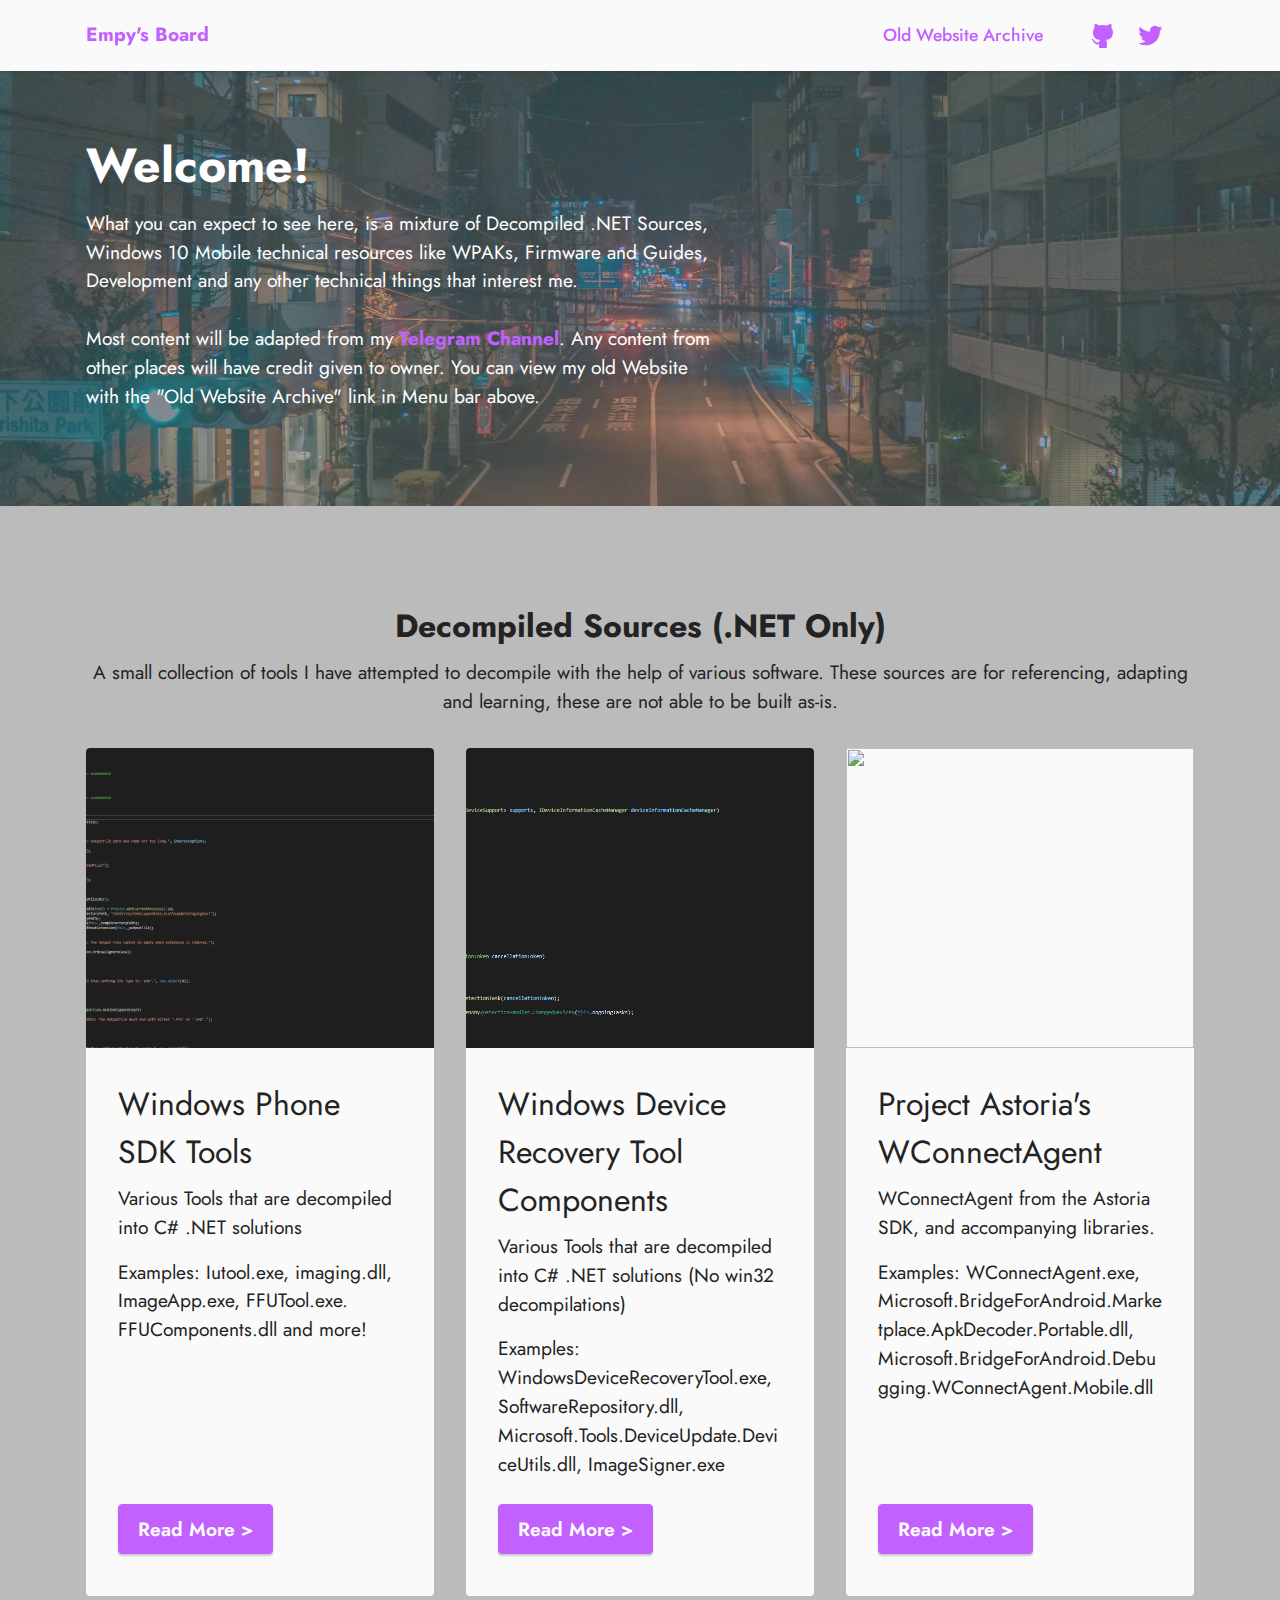
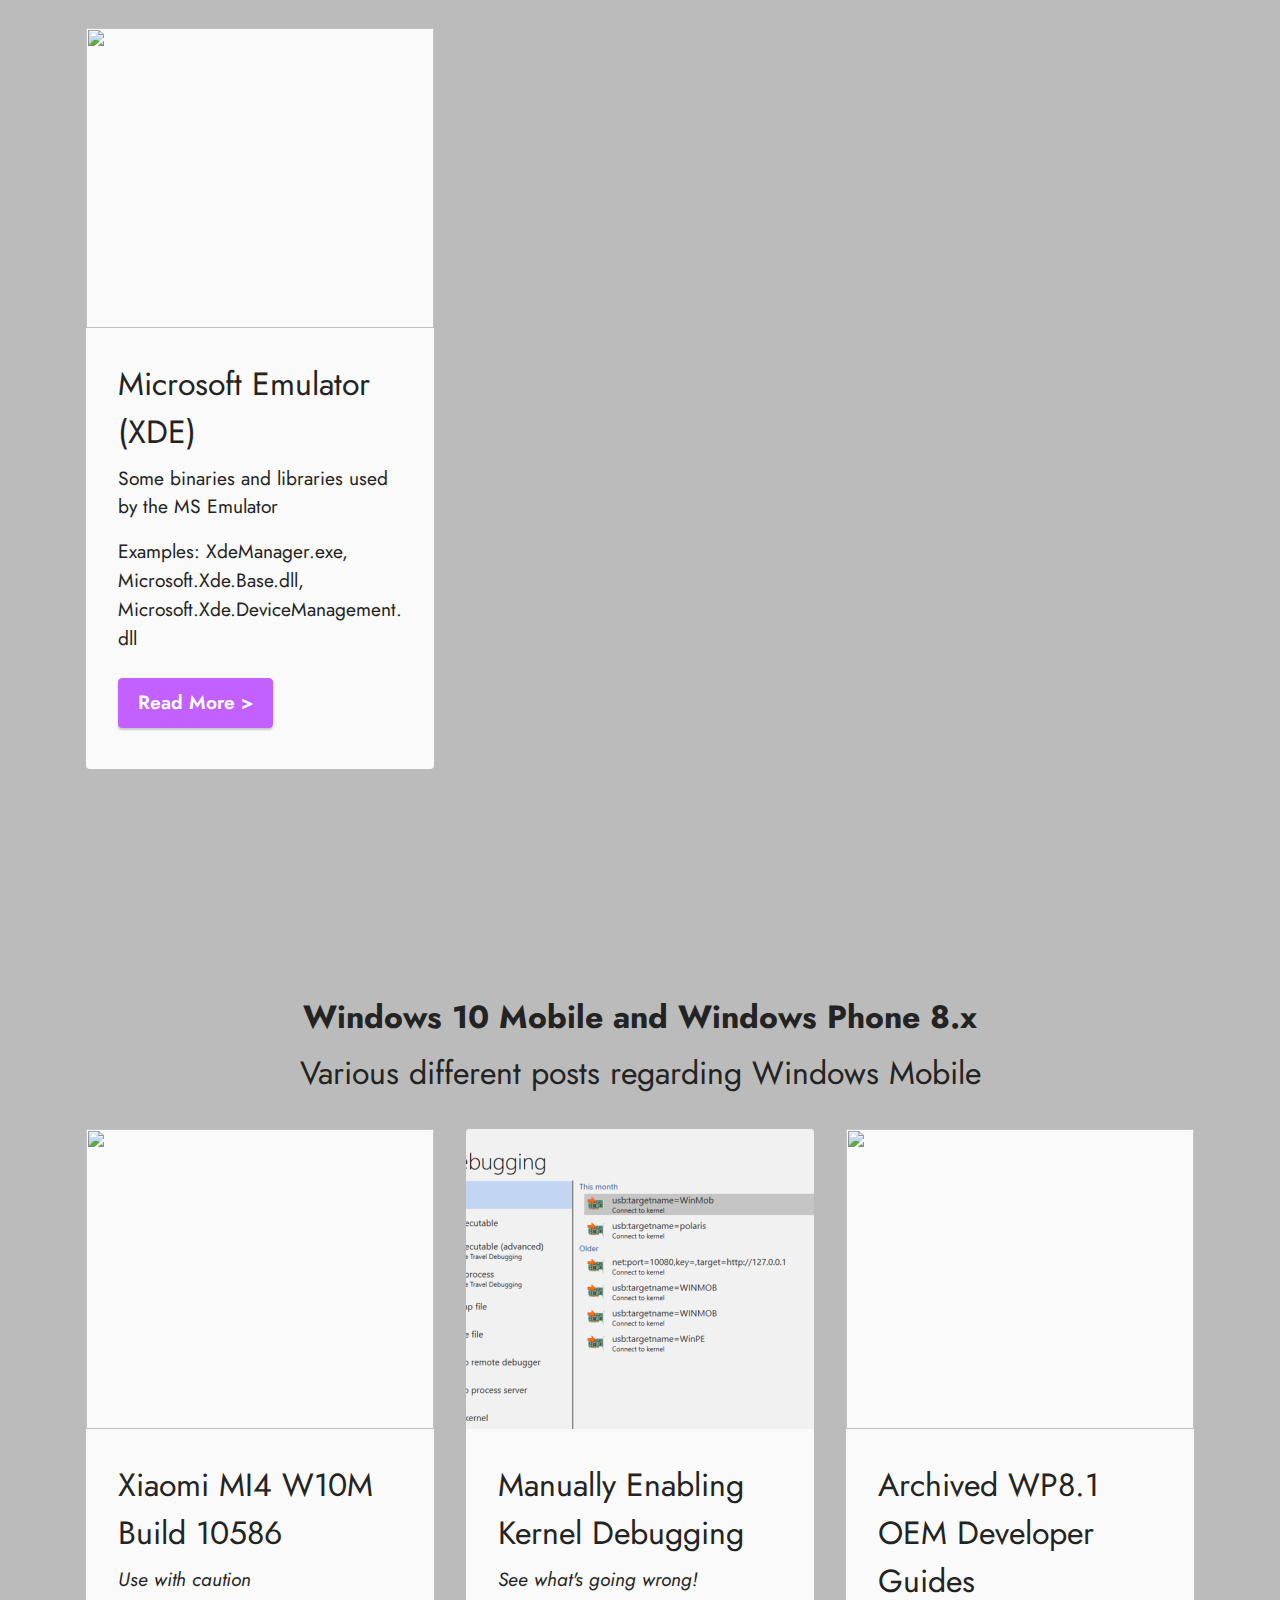
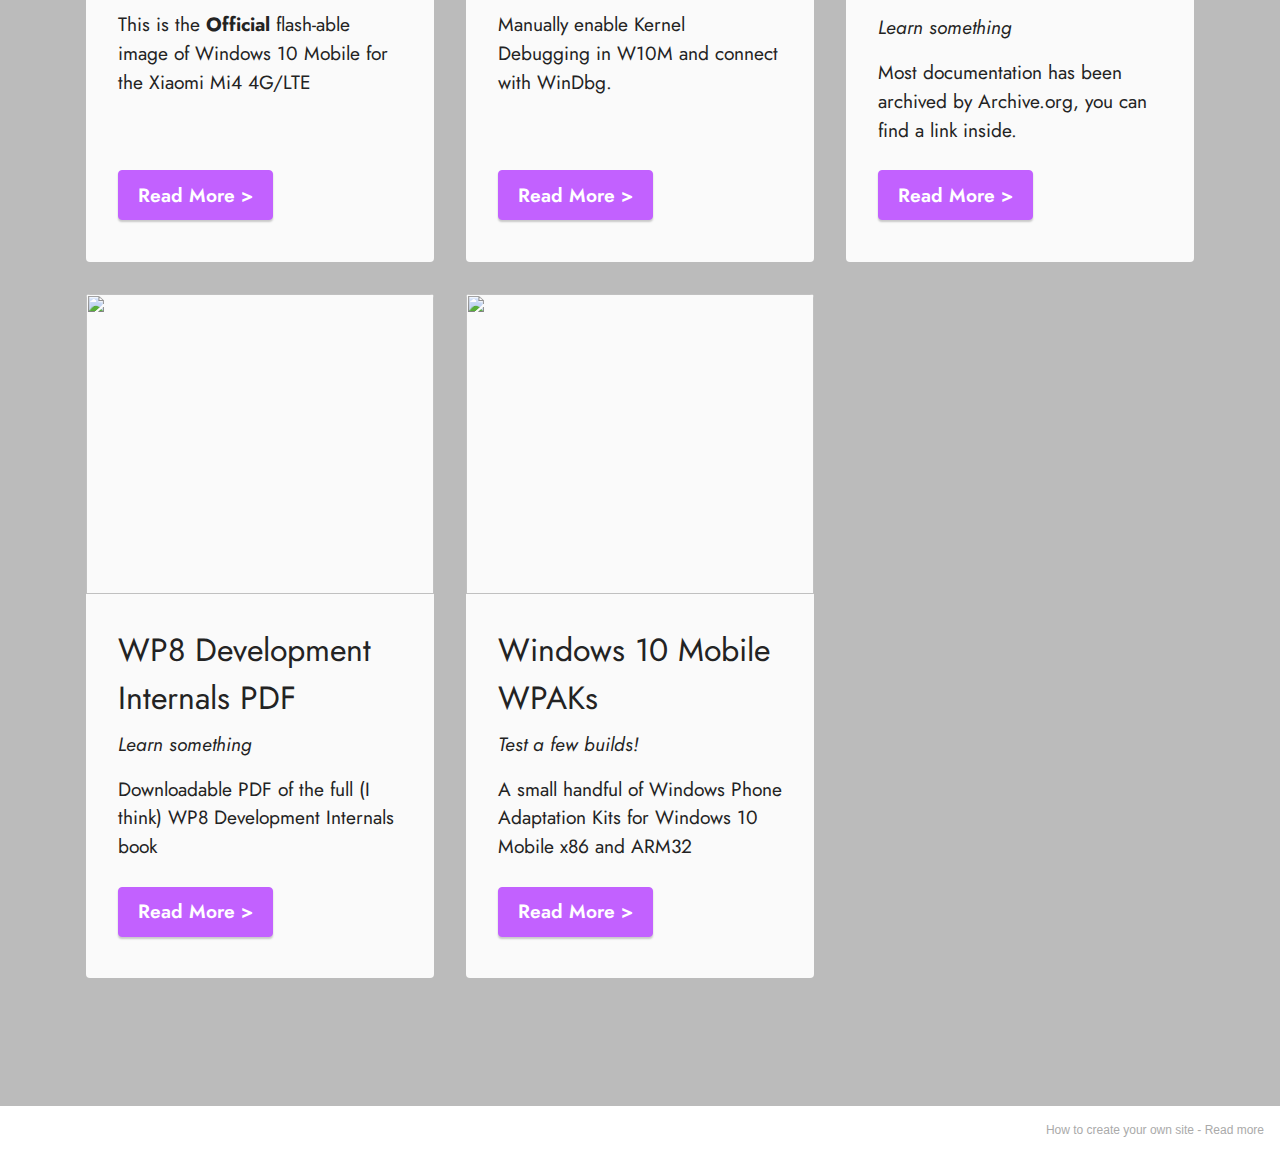
==== commit 0564f7f7: "update to images" ====
--- a/index.html
+++ b/index.html
@@ -6,20 +6,19 @@
   <meta http-equiv="X-UA-Compatible" content="IE=edge">
   <meta name="generator" content="Mobirise v5.4.1, mobirise.com">
   <meta name="viewport" content="width=device-width, initial-scale=1, minimum-scale=1">
-  <link rel="shortcut icon" href="assets/images/logo.png" type="image/x-icon">
+  <link rel="shortcut icon" href="assets/images/icons8-console-100.png" type="image/x-icon">
   <meta name="description" content="A small 'blog' of various things">
   
   
   <title>Empy's Board</title>
-  <link rel="stylesheet" href="assets/web/assets/mobirise-icons2/mobirise2.css">
   <link rel="stylesheet" href="assets/bootstrap/css/bootstrap.min.css">
   <link rel="stylesheet" href="assets/bootstrap/css/bootstrap-grid.min.css">
   <link rel="stylesheet" href="assets/bootstrap/css/bootstrap-reboot.min.css">
   <link rel="stylesheet" href="assets/dropdown/css/style.css">
   <link rel="stylesheet" href="assets/socicon/css/styles.css">
   <link rel="stylesheet" href="assets/theme/css/style.css">
-  <link rel="preload" href="https://fonts.googleapis.com/css2?family=Jost:ital,wght@0,400;0,700;1,400;1,700&display=swap&display=swap" as="style" onload="this.onload=null;this.rel='stylesheet'">
-  <noscript><link rel="stylesheet" href="https://fonts.googleapis.com/css2?family=Jost:ital,wght@0,400;0,700;1,400;1,700&display=swap&display=swap"></noscript>
+  <link rel="preload" href="https://fonts.googleapis.com/css?family=Jost:100,200,300,400,500,600,700,800,900,100i,200i,300i,400i,500i,600i,700i,800i,900i&display=swap" as="style" onload="this.onload=null;this.rel='stylesheet'">
+  <noscript><link rel="stylesheet" href="https://fonts.googleapis.com/css?family=Jost:100,200,300,400,500,600,700,800,900,100i,200i,300i,400i,500i,600i,700i,800i,900i&display=swap"></noscript>
   <link rel="preload" as="style" href="assets/mobirise/css/mbr-additional.css"><link rel="stylesheet" href="assets/mobirise/css/mbr-additional.css" type="text/css">
   
   
@@ -31,10 +30,10 @@
   <section data-bs-version="5.1" class="menu menu3 cid-sJ5gshHKRf" once="menu" id="menu3-0">
     
     <nav class="navbar navbar-dropdown navbar-fixed-top navbar-expand-lg">
-        <div class="container-fluid">
+        <div class="container">
             <div class="navbar-brand">
                 
-                <span class="navbar-caption-wrap"><a class="navbar-caption text-warning display-7" href="https://mobiri.se">Empy's Board<br></a></span>
+                <span class="navbar-caption-wrap"><a class="navbar-caption text-warning text-primary display-7" href="index.html">Empy's Board<br></a></span>
             </div>
             <button class="navbar-toggler" type="button" data-toggle="collapse" data-bs-toggle="collapse" data-target="#navbarSupportedContent" data-bs-target="#navbarSupportedContent" aria-controls="navbarNavAltMarkup" aria-expanded="false" aria-label="Toggle navigation">
                 <div class="hamburger">
@@ -45,14 +44,12 @@
                 </div>
             </button>
             <div class="collapse navbar-collapse" id="navbarSupportedContent">
-                <ul class="navbar-nav nav-dropdown nav-right" data-app-modern-menu="true"><li class="nav-item dropdown"><a class="nav-link link text-black dropdown-toggle display-4" href="#" data-toggle="dropdown-submenu" data-bs-toggle="dropdown" data-bs-auto-close="outside" aria-expanded="false">.NET Decomp</a><div class="dropdown-menu" aria-labelledby="dropdown-undefined"><a class="text-black dropdown-item text-primary display-4" href="WPToolsSrc.html">WP SDK Tools</a><a class="text-black show dropdown-item text-primary display-4" href="WDRTSrc.html" data-bs-toggle="dropdown" data-bs-auto-close="outside" aria-expanded="true">WDRT<br></a></div></li>
-                    <li class="nav-item"><a class="nav-link link text-black display-4" href="https://mobiri.se">W10M Cave</a>
-                    </li></ul>
+                <ul class="navbar-nav nav-dropdown nav-right" data-app-modern-menu="true"><li class="nav-item"><a class="nav-link link text-warning text-primary display-4" href="https://github.com/Empyreal96/Empys-board/raw/main/Archive/index.html" target="_blank">Old Website Archive</a></li></ul>
                 <div class="icons-menu">
                     <a class="iconfont-wrapper" href="https://github.com/empyreal96" target="_blank">
-                        <span class="p-2 mbr-iconfont mobi-mbri-github mobi-mbri" style="color: rgb(194, 97, 255); fill: rgb(194, 97, 255);"></span>
+                        <span class="p-2 mbr-iconfont socicon-github socicon" style="color: rgb(194, 97, 255); fill: rgb(194, 97, 255);"></span>
                     </a>
-                    <a class="iconfont-wrapper" href="https://mobiri.se" target="_blank">
+                    <a class="iconfont-wrapper" href="https://twitter.com/GingerGunt" target="_blank">
                         <span class="p-2 mbr-iconfont socicon-twitter socicon" style="color: rgb(194, 97, 255); fill: rgb(194, 97, 255);"></span>
                     </a>
                     
@@ -75,7 +72,7 @@
             <div class="col-12 col-lg-7">
                 <h1 class="mbr-section-title mbr-fonts-style mb-3 display-2"><strong>Welcome!</strong></h1>
                 
-                <p class="mbr-text mbr-fonts-style display-7">What you can expect to see here, is a mixture of Decompiled .NET Sources, Windows 10 Mobile technical resources like WPAKs, Firmware and Guides, Development and any other technical things that interest me.<br><br>Most content will be adapted from my <a href="https://t.me/empysboard" class="text-warning" target="_blank">Telegram Channel</a>. Any content from other places will have credit given to owner.</p>
+                <p class="mbr-text mbr-fonts-style display-7">What you can expect to see here, is a mixture of Decompiled .NET Sources, Windows 10 Mobile technical resources like WPAKs, Firmware and Guides, Development and any other technical things that interest me.&nbsp;<br><br>Most content will be adapted from my <a href="https://t.me/empysboard" class="text-warning" target="_blank"><strong>Telegram Channel</strong></a>. Any content from other places will have credit given to owner. You can view my old Website with the "Old Website Archive" link in Menu bar above.</p>
                 
             </div>
         </div>
@@ -94,7 +91,7 @@
             <div class="item features-image сol-12 col-md-6 col-lg-4">
                 <div class="item-wrapper">
                     <div class="item-img">
-                        <img src="assets/images/imaging.dll.code.png" alt="" title="">
+                        <img src="assets/images/imaging.dll.code.png" alt="" title="" data-slide-to="0" data-bs-slide-to="0">
                     </div>
                     <div class="item-content">
                         <h5 class="item-title mbr-fonts-style display-5">Windows Phone SDK Tools</h5>
@@ -107,7 +104,7 @@
             </div><div class="item features-image сol-12 col-md-6 col-lg-4">
                 <div class="item-wrapper">
                     <div class="item-img">
-                        <img src="assets/images/wdrt.png" alt="" title="" data-slide-to="1" data-bs-slide-to="2">
+                        <img src="assets/images/wdrt.png" alt="" title="" data-slide-to="1" data-bs-slide-to="1">
                     </div>
                     <div class="item-content">
                         <h5 class="item-title mbr-fonts-style display-5">Windows Device Recovery Tool Components</h5>
@@ -117,13 +114,121 @@
                     <div class="mbr-section-btn item-footer mt-2"><a href="WDRTSrc.html" class="btn item-btn btn-warning display-7" target="_blank">Read More
                             &gt;</a></div>
                 </div>
+            </div><div class="item features-image сol-12 col-md-6 col-lg-4">
+                <div class="item-wrapper">
+                    <div class="item-img">
+                        <img src="assets/images/wconnect.png" alt="" title="" data-slide-to="2" data-bs-slide-to="2">
+                    </div>
+                    <div class="item-content">
+                        <h5 class="item-title mbr-fonts-style display-5">Project Astoria's WConnectAgent&nbsp;</h5>
+                        <h6 class="item-subtitle mbr-fonts-style mt-1 display-7">WConnectAgent from the Astoria SDK, and accompanying libraries.</h6>
+                        <p class="mbr-text mbr-fonts-style mt-3 display-7">Examples: WConnectAgent.exe, Microsoft.BridgeForAndroid.Marketplace.ApkDecoder.Portable.dll, Microsoft.BridgeForAndroid.Debugging.WConnectAgent.Mobile.dll</p>
+                    </div>
+                    <div class="mbr-section-btn item-footer mt-2"><a href="WCAgentSrc.html" class="btn item-btn btn-warning display-7" target="_blank">Read More
+                            &gt;</a></div>
+                </div>
+            </div><div class="item features-image сol-12 col-md-6 col-lg-4">
+                <div class="item-wrapper">
+                    <div class="item-img">
+                        <img src="assets/images/xde.png" alt="" title="" data-slide-to="3" data-bs-slide-to="3">
+                    </div>
+                    <div class="item-content">
+                        <h5 class="item-title mbr-fonts-style display-5">Microsoft Emulator (XDE)&nbsp;</h5>
+                        <h6 class="item-subtitle mbr-fonts-style mt-1 display-7">Some binaries and libraries used by the MS Emulator</h6>
+                        <p class="mbr-text mbr-fonts-style mt-3 display-7">Examples: XdeManager.exe, Microsoft.Xde.Base.dll, Microsoft.Xde.DeviceManagement.dll</p>
+                    </div>
+                    <div class="mbr-section-btn item-footer mt-2"><a href="MSXDE.html" class="btn item-btn btn-warning display-7" target="_blank">Read More
+                            &gt;</a></div>
+                </div>
             </div>
             
             
 
         </div>
     </div>
-</section><section style="background-color: #fff; font-family: -apple-system, BlinkMacSystemFont, 'Segoe UI', 'Roboto', 'Helvetica Neue', Arial, sans-serif; color:#aaa; font-size:12px; padding: 0; align-items: center; display: flex;"><a href="https://mobirise.site/j" style="flex: 1 1; height: 3rem; padding-left: 1rem;"></a><p style="flex: 0 0 auto; margin:0; padding-right:1rem;"><a href="https://mobirise.site/q" style="color:#aaa;">The page</a> was designed with Mobirise website template</p></section><script src="assets/bootstrap/js/bootstrap.bundle.min.js"></script>  <script src="assets/smoothscroll/smooth-scroll.js"></script>  <script src="assets/ytplayer/index.js"></script>  <script src="assets/dropdown/js/navbar-dropdown.js"></script>  <script src="assets/theme/js/script.js"></script>  
+</section>
+
+<section data-bs-version="5.1" class="content2 cid-sJ6m6nciX0" id="content2-j">
+    
+    
+    <div class="container">
+        <div class="mbr-section-head">
+            <h4 class="mbr-section-title mbr-fonts-style align-center mb-0 display-5"><strong>Windows 10 Mobile and Windows Phone 8.x</strong></h4>
+            <h5 class="mbr-section-subtitle mbr-fonts-style align-center mb-0 mt-2 display-5">Various different posts regarding Windows Mobile</h5>
+        </div>
+        <div class="row mt-4">
+            <div class="item features-image сol-12 col-md-6 col-lg-4">
+                <div class="item-wrapper">
+                    <div class="item-img">
+                        <img src="assets/images/mi-4-on-windows-10.jpg" alt="" title="" data-slide-to="0" data-bs-slide-to="0">
+                    </div>
+                    <div class="item-content">
+                        <h5 class="item-title mbr-fonts-style display-5">Xiaomi MI4 W10M Build 10586</h5>
+                        <h6 class="item-subtitle mbr-fonts-style mt-1 display-7"><em>Use with caution</em></h6>
+                        <p class="mbr-text mbr-fonts-style mt-3 display-7">This is the <strong>Official</strong> flash-able image of Windows 10 Mobile for the Xiaomi Mi4 4G/LTE</p>
+                    </div>
+                    <div class="mbr-section-btn item-footer mt-2"><a href="W10MXMi4.html" class="btn item-btn btn-warning display-7" target="_blank">Read More
+                            &gt;</a></div>
+                </div>
+            </div><div class="item features-image сol-12 col-md-6 col-lg-4">
+                <div class="item-wrapper">
+                    <div class="item-img">
+                        <img src="assets/images/windbg-1.png" alt="" title="" data-slide-to="1" data-bs-slide-to="1">
+                    </div>
+                    <div class="item-content">
+                        <h5 class="item-title mbr-fonts-style display-5">Manually Enabling Kernel Debugging</h5>
+                        <h6 class="item-subtitle mbr-fonts-style mt-1 display-7"><em>See what's going wrong!</em></h6>
+                        <p class="mbr-text mbr-fonts-style mt-3 display-7">Manually enable Kernel Debugging in W10M and connect with WinDbg.</p>
+                    </div>
+                    <div class="mbr-section-btn item-footer mt-2"><a href="W10MKD.html" class="btn item-btn btn-warning display-7" target="_blank">Read More
+                            &gt;</a></div>
+                </div>
+            </div><div class="item features-image сol-12 col-md-6 col-lg-4">
+                <div class="item-wrapper">
+                    <div class="item-img">
+                        <img src="assets/images/photo-2021-06-15-10-21.jpg" alt="" title="" data-slide-to="2" data-bs-slide-to="2">
+                    </div>
+                    <div class="item-content">
+                        <h5 class="item-title mbr-fonts-style display-5">Archived WP8.1 OEM Developer Guides</h5>
+                        <h6 class="item-subtitle mbr-fonts-style mt-1 display-7"><em>Learn something</em></h6>
+                        <p class="mbr-text mbr-fonts-style mt-3 display-7">Most documentation has been archived by Archive.org, you can find a link inside.</p>
+                    </div>
+                    <div class="mbr-section-btn item-footer mt-2"><a href="WP8.1OEM.html" class="btn item-btn btn-warning display-7" target="_blank">Read More
+                            &gt;</a></div>
+                </div>
+            </div><div class="item features-image сol-12 col-md-6 col-lg-4">
+                <div class="item-wrapper">
+                    <div class="item-img">
+                        <img src="assets/images/photo-2021-06-16-03-17.jpg" alt="" title="" data-slide-to="3" data-bs-slide-to="3">
+                    </div>
+                    <div class="item-content">
+                        <h5 class="item-title mbr-fonts-style display-5">WP8 Development Internals PDF</h5>
+                        <h6 class="item-subtitle mbr-fonts-style mt-1 display-7"><em>Learn something</em></h6>
+                        <p class="mbr-text mbr-fonts-style mt-3 display-7">Downloadable PDF of the full (I think) WP8 Development Internals book</p>
+                    </div>
+                    <div class="mbr-section-btn item-footer mt-2"><a href="WP8Internals.html" class="btn item-btn btn-warning display-7" target="_blank">Read More
+                            &gt;</a></div>
+                </div>
+            </div><div class="item features-image сol-12 col-md-6 col-lg-4">
+                <div class="item-wrapper">
+                    <div class="item-img">
+                        <img src="assets/images/wpaks-1.png" alt="" title="" data-slide-to="4" data-bs-slide-to="5">
+                    </div>
+                    <div class="item-content">
+                        <h5 class="item-title mbr-fonts-style display-5">Windows 10 Mobile WPAKs</h5>
+                        <h6 class="item-subtitle mbr-fonts-style mt-1 display-7"><em>Test a few builds!</em></h6>
+                        <p class="mbr-text mbr-fonts-style mt-3 display-7">A small handful of Windows Phone Adaptation Kits for Windows 10 Mobile x86 and ARM32</p>
+                    </div>
+                    <div class="mbr-section-btn item-footer mt-2"><a href="WPAKs.html" class="btn item-btn btn-warning display-7" target="_blank">Read More
+                            &gt;</a></div>
+                </div>
+            </div>
+            
+            
+
+        </div>
+    </div>
+</section><section style="background-color: #fff; font-family: -apple-system, BlinkMacSystemFont, 'Segoe UI', 'Roboto', 'Helvetica Neue', Arial, sans-serif; color:#aaa; font-size:12px; padding: 0; align-items: center; display: flex;"><a href="https://mobirise.site/i" style="flex: 1 1; height: 3rem; padding-left: 1rem;"></a><p style="flex: 0 0 auto; margin:0; padding-right:1rem;">How to create your own site - <a href="https://mobirise.site/x" style="color:#aaa;">Read more</a></p></section><script src="assets/bootstrap/js/bootstrap.bundle.min.js"></script>  <script src="assets/smoothscroll/smooth-scroll.js"></script>  <script src="assets/ytplayer/index.js"></script>  <script src="assets/dropdown/js/navbar-dropdown.js"></script>  <script src="assets/theme/js/script.js"></script>  
   
   
 </body>
--- a/assets/mobirise/css/mbr-additional.css
+++ b/assets/mobirise/css/mbr-additional.css
@@ -1044,7 +1044,7 @@
 .cid-sJ5oWGawoi {
   padding-top: 6rem;
   padding-bottom: 6rem;
-  background-color: #ffffff;
+  background-color: #bbbbbb;
 }
 .cid-sJ5oWGawoi img,
 .cid-sJ5oWGawoi .item-img {
@@ -1098,6 +1098,66 @@
   text-align: left;
 }
 .cid-sJ5oWGawoi .item-subtitle {
+  text-align: left;
+  color: #232323;
+}
+.cid-sJ6m6nciX0 {
+  padding-top: 6rem;
+  padding-bottom: 6rem;
+  background-color: #bbbbbb;
+}
+.cid-sJ6m6nciX0 img,
+.cid-sJ6m6nciX0 .item-img {
+  height: 100%;
+  height: 300px;
+  object-fit: cover;
+}
+.cid-sJ6m6nciX0 .item:focus,
+.cid-sJ6m6nciX0 span:focus {
+  outline: none;
+}
+.cid-sJ6m6nciX0 .item {
+  cursor: pointer;
+  margin-bottom: 2rem;
+}
+.cid-sJ6m6nciX0 .item-wrapper {
+  position: relative;
+  border-radius: 4px;
+  background: #fafafa;
+  height: 100%;
+  display: flex;
+  flex-flow: column nowrap;
+}
+@media (min-width: 992px) {
+  .cid-sJ6m6nciX0 .item-wrapper .item-content {
+    padding: 2rem 2rem 0;
+  }
+  .cid-sJ6m6nciX0 .item-wrapper .item-footer {
+    padding: 0 2rem 2rem;
+  }
+}
+@media (max-width: 991px) {
+  .cid-sJ6m6nciX0 .item-wrapper .item-content {
+    padding: 1rem 1rem 0;
+  }
+  .cid-sJ6m6nciX0 .item-wrapper .item-footer {
+    padding: 0 1rem 1rem;
+  }
+}
+.cid-sJ6m6nciX0 .mbr-section-btn {
+  margin-top: auto !important;
+}
+.cid-sJ6m6nciX0 .mbr-section-title {
+  color: #232323;
+}
+.cid-sJ6m6nciX0 .mbr-text,
+.cid-sJ6m6nciX0 .mbr-section-btn {
+  text-align: left;
+}
+.cid-sJ6m6nciX0 .item-title {
+  text-align: left;
+}
+.cid-sJ6m6nciX0 .item-subtitle {
   text-align: left;
   color: #232323;
 }
@@ -1456,7 +1516,7 @@
 .cid-sJ5L9VtJUx {
   padding-top: 5rem;
   padding-bottom: 5rem;
-  background-color: #ffffff;
+  background-color: #bbbbbb;
 }
 .cid-sJ5L9VtJUx .counter-container ul {
   margin: 0;
@@ -1847,7 +1907,7 @@
 .cid-sJ5Rzu8WyO {
   padding-top: 5rem;
   padding-bottom: 5rem;
-  background-color: #ffffff;
+  background-color: #bbbbbb;
 }
 .cid-sJ5Rzu8WyO .counter-container ul {
   margin: 0;
@@ -1876,3 +1936,3055 @@
 .cid-sJ5RKq3Ddl .mbr-section-title {
   color: #353535;
 }
+.cid-sJ5gshHKRf {
+  z-index: 1000;
+  width: 100%;
+  position: relative;
+  min-height: 60px;
+}
+.cid-sJ5gshHKRf nav.navbar {
+  position: fixed;
+}
+.cid-sJ5gshHKRf .dropdown-item:before {
+  font-family: Moririse2 !important;
+  content: "\e966";
+  display: inline-block;
+  width: 0;
+  position: absolute;
+  left: 1rem;
+  top: 0.5rem;
+  margin-right: 0.5rem;
+  line-height: 1;
+  font-size: inherit;
+  vertical-align: middle;
+  text-align: center;
+  overflow: hidden;
+  transform: scale(0, 1);
+  transition: all 0.25s ease-in-out;
+}
+.cid-sJ5gshHKRf .dropdown-menu {
+  padding: 0;
+  border-radius: 4px;
+  box-shadow: 0 1px 3px 0 rgba(0, 0, 0, 0.1);
+}
+.cid-sJ5gshHKRf .dropdown-item {
+  border-bottom: 1px solid #e6e6e6;
+}
+.cid-sJ5gshHKRf .dropdown-item:hover,
+.cid-sJ5gshHKRf .dropdown-item:focus {
+  background: #6592e6 !important;
+  color: white !important;
+}
+.cid-sJ5gshHKRf .dropdown-item:first-child {
+  border-top-left-radius: 4px;
+  border-top-right-radius: 4px;
+}
+.cid-sJ5gshHKRf .dropdown-item:last-child {
+  border-bottom: none;
+  border-bottom-left-radius: 4px;
+  border-bottom-right-radius: 4px;
+}
+.cid-sJ5gshHKRf .nav-dropdown .link {
+  padding: 0 0.3em !important;
+  margin: 0.667em 1em !important;
+}
+.cid-sJ5gshHKRf .nav-dropdown .link.dropdown-toggle::after {
+  margin-left: 0.5rem;
+  margin-top: 0.2rem;
+}
+.cid-sJ5gshHKRf .nav-link {
+  position: relative;
+}
+.cid-sJ5gshHKRf .container {
+  display: flex;
+  margin: auto;
+}
+.cid-sJ5gshHKRf .iconfont-wrapper {
+  color: #000000 !important;
+  font-size: 1.5rem;
+  padding-right: 0.5rem;
+}
+.cid-sJ5gshHKRf .dropdown-menu,
+.cid-sJ5gshHKRf .navbar.opened {
+  background: #fafafa !important;
+}
+.cid-sJ5gshHKRf .nav-item:focus,
+.cid-sJ5gshHKRf .nav-link:focus {
+  outline: none;
+}
+.cid-sJ5gshHKRf .dropdown .dropdown-menu .dropdown-item {
+  width: auto;
+  transition: all 0.25s ease-in-out;
+}
+.cid-sJ5gshHKRf .dropdown .dropdown-menu .dropdown-item::after {
+  right: 0.5rem;
+}
+.cid-sJ5gshHKRf .dropdown .dropdown-menu .dropdown-item .mbr-iconfont {
+  margin-right: 0.5rem;
+  vertical-align: sub;
+}
+.cid-sJ5gshHKRf .dropdown .dropdown-menu .dropdown-item .mbr-iconfont:before {
+  display: inline-block;
+  transform: scale(1, 1);
+  transition: all 0.25s ease-in-out;
+}
+.cid-sJ5gshHKRf .collapsed .dropdown-menu .dropdown-item:before {
+  display: none;
+}
+.cid-sJ5gshHKRf .collapsed .dropdown .dropdown-menu .dropdown-item {
+  padding: 0.235em 1.5em 0.235em 1.5em !important;
+  transition: none;
+  margin: 0 !important;
+}
+.cid-sJ5gshHKRf .navbar {
+  min-height: 70px;
+  transition: all 0.3s;
+  border-bottom: 1px solid transparent;
+  box-shadow: 0 1px 3px 0 rgba(0, 0, 0, 0.1);
+  background: #fafafa;
+}
+.cid-sJ5gshHKRf .navbar.opened {
+  transition: all 0.3s;
+}
+.cid-sJ5gshHKRf .navbar .dropdown-item {
+  padding: 0.5rem 1.8rem;
+}
+.cid-sJ5gshHKRf .navbar .navbar-logo img {
+  width: auto;
+}
+.cid-sJ5gshHKRf .navbar .navbar-collapse {
+  justify-content: flex-end;
+  z-index: 1;
+}
+.cid-sJ5gshHKRf .navbar.collapsed {
+  justify-content: center;
+}
+.cid-sJ5gshHKRf .navbar.collapsed .nav-item .nav-link::before {
+  display: none;
+}
+.cid-sJ5gshHKRf .navbar.collapsed.opened .dropdown-menu {
+  top: 0;
+}
+.cid-sJ5gshHKRf .navbar.collapsed .dropdown-menu .dropdown-submenu {
+  left: 0 !important;
+}
+.cid-sJ5gshHKRf .navbar.collapsed .dropdown-menu .dropdown-item:after {
+  right: auto;
+}
+.cid-sJ5gshHKRf .navbar.collapsed .dropdown-menu .dropdown-toggle[data-toggle="dropdown-submenu"]:after {
+  margin-left: 0.5rem;
+  margin-top: 0.2rem;
+  border-top: 0.35em solid;
+  border-right: 0.35em solid transparent;
+  border-left: 0.35em solid transparent;
+  border-bottom: 0;
+  top: 41%;
+}
+.cid-sJ5gshHKRf .navbar.collapsed ul.navbar-nav li {
+  margin: auto;
+}
+.cid-sJ5gshHKRf .navbar.collapsed .dropdown-menu .dropdown-item {
+  padding: 0.25rem 1.5rem;
+  text-align: center;
+}
+.cid-sJ5gshHKRf .navbar.collapsed .icons-menu {
+  padding-left: 0;
+  padding-right: 0;
+  padding-top: 0.5rem;
+  padding-bottom: 0.5rem;
+}
+@media (max-width: 991px) {
+  .cid-sJ5gshHKRf .navbar .nav-item .nav-link::before {
+    display: none;
+  }
+  .cid-sJ5gshHKRf .navbar.opened .dropdown-menu {
+    top: 0;
+  }
+  .cid-sJ5gshHKRf .navbar .dropdown-menu .dropdown-submenu {
+    left: 0 !important;
+  }
+  .cid-sJ5gshHKRf .navbar .dropdown-menu .dropdown-item:after {
+    right: auto;
+  }
+  .cid-sJ5gshHKRf .navbar .dropdown-menu .dropdown-toggle[data-toggle="dropdown-submenu"]:after {
+    margin-left: 0.5rem;
+    margin-top: 0.2rem;
+    border-top: 0.35em solid;
+    border-right: 0.35em solid transparent;
+    border-left: 0.35em solid transparent;
+    border-bottom: 0;
+    top: 40%;
+  }
+  .cid-sJ5gshHKRf .navbar .navbar-logo img {
+    height: 3rem !important;
+  }
+  .cid-sJ5gshHKRf .navbar ul.navbar-nav li {
+    margin: auto;
+  }
+  .cid-sJ5gshHKRf .navbar .dropdown-menu .dropdown-item {
+    padding: 0.25rem 1.5rem !important;
+    text-align: center;
+  }
+  .cid-sJ5gshHKRf .navbar .navbar-brand {
+    flex-shrink: initial;
+    flex-basis: auto;
+    word-break: break-word;
+    padding-right: 2rem;
+  }
+  .cid-sJ5gshHKRf .navbar .navbar-toggler {
+    flex-basis: auto;
+  }
+  .cid-sJ5gshHKRf .navbar .icons-menu {
+    padding-left: 0;
+    padding-top: 0.5rem;
+    padding-bottom: 0.5rem;
+  }
+}
+.cid-sJ5gshHKRf .navbar.navbar-short {
+  min-height: 60px;
+}
+.cid-sJ5gshHKRf .navbar.navbar-short .navbar-logo img {
+  height: 2.5rem !important;
+}
+.cid-sJ5gshHKRf .navbar.navbar-short .navbar-brand {
+  min-height: 60px;
+  padding: 0;
+}
+.cid-sJ5gshHKRf .navbar-brand {
+  min-height: 70px;
+  flex-shrink: 0;
+  align-items: center;
+  margin-right: 0;
+  padding: 10px 0;
+  transition: all 0.3s;
+  word-break: break-word;
+  z-index: 1;
+}
+.cid-sJ5gshHKRf .navbar-brand .navbar-caption {
+  line-height: inherit !important;
+}
+.cid-sJ5gshHKRf .navbar-brand .navbar-logo a {
+  outline: none;
+}
+.cid-sJ5gshHKRf .dropdown-item.active,
+.cid-sJ5gshHKRf .dropdown-item:active {
+  background-color: transparent;
+}
+.cid-sJ5gshHKRf .navbar-expand-lg .navbar-nav .nav-link {
+  padding: 0;
+}
+.cid-sJ5gshHKRf .nav-dropdown .link.dropdown-toggle {
+  margin-right: 1.667em;
+}
+.cid-sJ5gshHKRf .nav-dropdown .link.dropdown-toggle[aria-expanded="true"] {
+  margin-right: 0;
+  padding: 0.667em 1.667em;
+}
+.cid-sJ5gshHKRf .navbar.navbar-expand-lg .dropdown .dropdown-menu {
+  background: #fafafa;
+}
+.cid-sJ5gshHKRf .navbar.navbar-expand-lg .dropdown .dropdown-menu .dropdown-submenu {
+  margin: 0;
+  left: 100%;
+}
+.cid-sJ5gshHKRf .navbar .dropdown.open > .dropdown-menu {
+  display: block;
+}
+.cid-sJ5gshHKRf ul.navbar-nav {
+  flex-wrap: wrap;
+}
+.cid-sJ5gshHKRf .navbar-buttons {
+  text-align: center;
+  min-width: 170px;
+}
+.cid-sJ5gshHKRf button.navbar-toggler {
+  outline: none;
+  width: 31px;
+  height: 20px;
+  cursor: pointer;
+  transition: all 0.2s;
+  position: relative;
+  align-self: center;
+}
+.cid-sJ5gshHKRf button.navbar-toggler .hamburger span {
+  position: absolute;
+  right: 0;
+  width: 30px;
+  height: 2px;
+  border-right: 5px;
+  background-color: #c261ff;
+}
+.cid-sJ5gshHKRf button.navbar-toggler .hamburger span:nth-child(1) {
+  top: 0;
+  transition: all 0.2s;
+}
+.cid-sJ5gshHKRf button.navbar-toggler .hamburger span:nth-child(2) {
+  top: 8px;
+  transition: all 0.15s;
+}
+.cid-sJ5gshHKRf button.navbar-toggler .hamburger span:nth-child(3) {
+  top: 8px;
+  transition: all 0.15s;
+}
+.cid-sJ5gshHKRf button.navbar-toggler .hamburger span:nth-child(4) {
+  top: 16px;
+  transition: all 0.2s;
+}
+.cid-sJ5gshHKRf nav.opened .hamburger span:nth-child(1) {
+  top: 8px;
+  width: 0;
+  opacity: 0;
+  right: 50%;
+  transition: all 0.2s;
+}
+.cid-sJ5gshHKRf nav.opened .hamburger span:nth-child(2) {
+  transform: rotate(45deg);
+  transition: all 0.25s;
+}
+.cid-sJ5gshHKRf nav.opened .hamburger span:nth-child(3) {
+  transform: rotate(-45deg);
+  transition: all 0.25s;
+}
+.cid-sJ5gshHKRf nav.opened .hamburger span:nth-child(4) {
+  top: 8px;
+  width: 0;
+  opacity: 0;
+  right: 50%;
+  transition: all 0.2s;
+}
+.cid-sJ5gshHKRf .navbar-dropdown {
+  padding: 0 1rem;
+  position: fixed;
+}
+.cid-sJ5gshHKRf a.nav-link {
+  display: flex;
+  align-items: center;
+  justify-content: center;
+}
+.cid-sJ5gshHKRf .icons-menu {
+  flex-wrap: nowrap;
+  display: flex;
+  justify-content: center;
+  padding-left: 1rem;
+  padding-right: 1rem;
+  padding-top: 0.3rem;
+  text-align: center;
+}
+@media screen and (-ms-high-contrast: active), (-ms-high-contrast: none) {
+  .cid-sJ5gshHKRf .navbar {
+    height: 70px;
+  }
+  .cid-sJ5gshHKRf .navbar.opened {
+    height: auto;
+  }
+  .cid-sJ5gshHKRf .nav-item .nav-link:hover::before {
+    width: 175%;
+    max-width: calc(100% + 2rem);
+    left: -1rem;
+  }
+}
+.cid-sJ5UEFvWIE {
+  display: flex;
+  padding-top: 45px;
+  padding-bottom: 45px;
+  background-image: url("../../../assets/images/mi-4-on-windows-10.jpg");
+}
+.cid-sJ5UEFvWIE .mbr-overlay {
+  background-color: #353535;
+  opacity: 0.7;
+}
+.cid-sJ5UEFvWIE .content-wrap {
+  padding: 5rem 1rem;
+}
+@media (min-width: 768px) {
+  .cid-sJ5UEFvWIE {
+    align-items: flex-end;
+  }
+  .cid-sJ5UEFvWIE .row {
+    justify-content: flex-start;
+  }
+  .cid-sJ5UEFvWIE .content-wrap {
+    width: 51%;
+  }
+}
+@media (max-width: 991px) and (min-width: 768px) {
+  .cid-sJ5UEFvWIE .content-wrap {
+    min-width: 50%;
+  }
+}
+@media (max-width: 767px) {
+  .cid-sJ5UEFvWIE {
+    -webkit-align-items: center;
+    align-items: center;
+  }
+  .cid-sJ5UEFvWIE .mbr-row {
+    -webkit-justify-content: center;
+    justify-content: center;
+  }
+  .cid-sJ5UEFvWIE .content-wrap {
+    width: 100%;
+  }
+}
+.cid-sJ6hooJLvU {
+  padding-top: 5rem;
+  padding-bottom: 5rem;
+  background-color: #bbbbbb;
+}
+.cid-sJ6hooJLvU .counter-container ul {
+  margin: 0;
+  list-style: none;
+  padding-left: 2.5rem;
+}
+.cid-sJ6hooJLvU .counter-container ul li {
+  margin-bottom: 1rem;
+  position: relative;
+}
+.cid-sJ6hooJLvU .counter-container ul li:before {
+  position: absolute;
+  left: -1.6rem;
+  content: "\2022";
+  color: #c261ff;
+  font-weight: bold;
+  font-size: 2rem;
+  width: 1.6rem;
+  line-height: 1.2;
+}
+.cid-sJ6C3KWQRw {
+  padding-top: 4rem;
+  padding-bottom: 4rem;
+  background-color: #bbbbbb;
+}
+.cid-sJ6C3KWQRw .mbr-section-title {
+  color: #353535;
+}
+.cid-sJ5gshHKRf {
+  z-index: 1000;
+  width: 100%;
+  position: relative;
+  min-height: 60px;
+}
+.cid-sJ5gshHKRf nav.navbar {
+  position: fixed;
+}
+.cid-sJ5gshHKRf .dropdown-item:before {
+  font-family: Moririse2 !important;
+  content: "\e966";
+  display: inline-block;
+  width: 0;
+  position: absolute;
+  left: 1rem;
+  top: 0.5rem;
+  margin-right: 0.5rem;
+  line-height: 1;
+  font-size: inherit;
+  vertical-align: middle;
+  text-align: center;
+  overflow: hidden;
+  transform: scale(0, 1);
+  transition: all 0.25s ease-in-out;
+}
+.cid-sJ5gshHKRf .dropdown-menu {
+  padding: 0;
+  border-radius: 4px;
+  box-shadow: 0 1px 3px 0 rgba(0, 0, 0, 0.1);
+}
+.cid-sJ5gshHKRf .dropdown-item {
+  border-bottom: 1px solid #e6e6e6;
+}
+.cid-sJ5gshHKRf .dropdown-item:hover,
+.cid-sJ5gshHKRf .dropdown-item:focus {
+  background: #6592e6 !important;
+  color: white !important;
+}
+.cid-sJ5gshHKRf .dropdown-item:first-child {
+  border-top-left-radius: 4px;
+  border-top-right-radius: 4px;
+}
+.cid-sJ5gshHKRf .dropdown-item:last-child {
+  border-bottom: none;
+  border-bottom-left-radius: 4px;
+  border-bottom-right-radius: 4px;
+}
+.cid-sJ5gshHKRf .nav-dropdown .link {
+  padding: 0 0.3em !important;
+  margin: 0.667em 1em !important;
+}
+.cid-sJ5gshHKRf .nav-dropdown .link.dropdown-toggle::after {
+  margin-left: 0.5rem;
+  margin-top: 0.2rem;
+}
+.cid-sJ5gshHKRf .nav-link {
+  position: relative;
+}
+.cid-sJ5gshHKRf .container {
+  display: flex;
+  margin: auto;
+}
+.cid-sJ5gshHKRf .iconfont-wrapper {
+  color: #000000 !important;
+  font-size: 1.5rem;
+  padding-right: 0.5rem;
+}
+.cid-sJ5gshHKRf .dropdown-menu,
+.cid-sJ5gshHKRf .navbar.opened {
+  background: #fafafa !important;
+}
+.cid-sJ5gshHKRf .nav-item:focus,
+.cid-sJ5gshHKRf .nav-link:focus {
+  outline: none;
+}
+.cid-sJ5gshHKRf .dropdown .dropdown-menu .dropdown-item {
+  width: auto;
+  transition: all 0.25s ease-in-out;
+}
+.cid-sJ5gshHKRf .dropdown .dropdown-menu .dropdown-item::after {
+  right: 0.5rem;
+}
+.cid-sJ5gshHKRf .dropdown .dropdown-menu .dropdown-item .mbr-iconfont {
+  margin-right: 0.5rem;
+  vertical-align: sub;
+}
+.cid-sJ5gshHKRf .dropdown .dropdown-menu .dropdown-item .mbr-iconfont:before {
+  display: inline-block;
+  transform: scale(1, 1);
+  transition: all 0.25s ease-in-out;
+}
+.cid-sJ5gshHKRf .collapsed .dropdown-menu .dropdown-item:before {
+  display: none;
+}
+.cid-sJ5gshHKRf .collapsed .dropdown .dropdown-menu .dropdown-item {
+  padding: 0.235em 1.5em 0.235em 1.5em !important;
+  transition: none;
+  margin: 0 !important;
+}
+.cid-sJ5gshHKRf .navbar {
+  min-height: 70px;
+  transition: all 0.3s;
+  border-bottom: 1px solid transparent;
+  box-shadow: 0 1px 3px 0 rgba(0, 0, 0, 0.1);
+  background: #fafafa;
+}
+.cid-sJ5gshHKRf .navbar.opened {
+  transition: all 0.3s;
+}
+.cid-sJ5gshHKRf .navbar .dropdown-item {
+  padding: 0.5rem 1.8rem;
+}
+.cid-sJ5gshHKRf .navbar .navbar-logo img {
+  width: auto;
+}
+.cid-sJ5gshHKRf .navbar .navbar-collapse {
+  justify-content: flex-end;
+  z-index: 1;
+}
+.cid-sJ5gshHKRf .navbar.collapsed {
+  justify-content: center;
+}
+.cid-sJ5gshHKRf .navbar.collapsed .nav-item .nav-link::before {
+  display: none;
+}
+.cid-sJ5gshHKRf .navbar.collapsed.opened .dropdown-menu {
+  top: 0;
+}
+.cid-sJ5gshHKRf .navbar.collapsed .dropdown-menu .dropdown-submenu {
+  left: 0 !important;
+}
+.cid-sJ5gshHKRf .navbar.collapsed .dropdown-menu .dropdown-item:after {
+  right: auto;
+}
+.cid-sJ5gshHKRf .navbar.collapsed .dropdown-menu .dropdown-toggle[data-toggle="dropdown-submenu"]:after {
+  margin-left: 0.5rem;
+  margin-top: 0.2rem;
+  border-top: 0.35em solid;
+  border-right: 0.35em solid transparent;
+  border-left: 0.35em solid transparent;
+  border-bottom: 0;
+  top: 41%;
+}
+.cid-sJ5gshHKRf .navbar.collapsed ul.navbar-nav li {
+  margin: auto;
+}
+.cid-sJ5gshHKRf .navbar.collapsed .dropdown-menu .dropdown-item {
+  padding: 0.25rem 1.5rem;
+  text-align: center;
+}
+.cid-sJ5gshHKRf .navbar.collapsed .icons-menu {
+  padding-left: 0;
+  padding-right: 0;
+  padding-top: 0.5rem;
+  padding-bottom: 0.5rem;
+}
+@media (max-width: 991px) {
+  .cid-sJ5gshHKRf .navbar .nav-item .nav-link::before {
+    display: none;
+  }
+  .cid-sJ5gshHKRf .navbar.opened .dropdown-menu {
+    top: 0;
+  }
+  .cid-sJ5gshHKRf .navbar .dropdown-menu .dropdown-submenu {
+    left: 0 !important;
+  }
+  .cid-sJ5gshHKRf .navbar .dropdown-menu .dropdown-item:after {
+    right: auto;
+  }
+  .cid-sJ5gshHKRf .navbar .dropdown-menu .dropdown-toggle[data-toggle="dropdown-submenu"]:after {
+    margin-left: 0.5rem;
+    margin-top: 0.2rem;
+    border-top: 0.35em solid;
+    border-right: 0.35em solid transparent;
+    border-left: 0.35em solid transparent;
+    border-bottom: 0;
+    top: 40%;
+  }
+  .cid-sJ5gshHKRf .navbar .navbar-logo img {
+    height: 3rem !important;
+  }
+  .cid-sJ5gshHKRf .navbar ul.navbar-nav li {
+    margin: auto;
+  }
+  .cid-sJ5gshHKRf .navbar .dropdown-menu .dropdown-item {
+    padding: 0.25rem 1.5rem !important;
+    text-align: center;
+  }
+  .cid-sJ5gshHKRf .navbar .navbar-brand {
+    flex-shrink: initial;
+    flex-basis: auto;
+    word-break: break-word;
+    padding-right: 2rem;
+  }
+  .cid-sJ5gshHKRf .navbar .navbar-toggler {
+    flex-basis: auto;
+  }
+  .cid-sJ5gshHKRf .navbar .icons-menu {
+    padding-left: 0;
+    padding-top: 0.5rem;
+    padding-bottom: 0.5rem;
+  }
+}
+.cid-sJ5gshHKRf .navbar.navbar-short {
+  min-height: 60px;
+}
+.cid-sJ5gshHKRf .navbar.navbar-short .navbar-logo img {
+  height: 2.5rem !important;
+}
+.cid-sJ5gshHKRf .navbar.navbar-short .navbar-brand {
+  min-height: 60px;
+  padding: 0;
+}
+.cid-sJ5gshHKRf .navbar-brand {
+  min-height: 70px;
+  flex-shrink: 0;
+  align-items: center;
+  margin-right: 0;
+  padding: 10px 0;
+  transition: all 0.3s;
+  word-break: break-word;
+  z-index: 1;
+}
+.cid-sJ5gshHKRf .navbar-brand .navbar-caption {
+  line-height: inherit !important;
+}
+.cid-sJ5gshHKRf .navbar-brand .navbar-logo a {
+  outline: none;
+}
+.cid-sJ5gshHKRf .dropdown-item.active,
+.cid-sJ5gshHKRf .dropdown-item:active {
+  background-color: transparent;
+}
+.cid-sJ5gshHKRf .navbar-expand-lg .navbar-nav .nav-link {
+  padding: 0;
+}
+.cid-sJ5gshHKRf .nav-dropdown .link.dropdown-toggle {
+  margin-right: 1.667em;
+}
+.cid-sJ5gshHKRf .nav-dropdown .link.dropdown-toggle[aria-expanded="true"] {
+  margin-right: 0;
+  padding: 0.667em 1.667em;
+}
+.cid-sJ5gshHKRf .navbar.navbar-expand-lg .dropdown .dropdown-menu {
+  background: #fafafa;
+}
+.cid-sJ5gshHKRf .navbar.navbar-expand-lg .dropdown .dropdown-menu .dropdown-submenu {
+  margin: 0;
+  left: 100%;
+}
+.cid-sJ5gshHKRf .navbar .dropdown.open > .dropdown-menu {
+  display: block;
+}
+.cid-sJ5gshHKRf ul.navbar-nav {
+  flex-wrap: wrap;
+}
+.cid-sJ5gshHKRf .navbar-buttons {
+  text-align: center;
+  min-width: 170px;
+}
+.cid-sJ5gshHKRf button.navbar-toggler {
+  outline: none;
+  width: 31px;
+  height: 20px;
+  cursor: pointer;
+  transition: all 0.2s;
+  position: relative;
+  align-self: center;
+}
+.cid-sJ5gshHKRf button.navbar-toggler .hamburger span {
+  position: absolute;
+  right: 0;
+  width: 30px;
+  height: 2px;
+  border-right: 5px;
+  background-color: #c261ff;
+}
+.cid-sJ5gshHKRf button.navbar-toggler .hamburger span:nth-child(1) {
+  top: 0;
+  transition: all 0.2s;
+}
+.cid-sJ5gshHKRf button.navbar-toggler .hamburger span:nth-child(2) {
+  top: 8px;
+  transition: all 0.15s;
+}
+.cid-sJ5gshHKRf button.navbar-toggler .hamburger span:nth-child(3) {
+  top: 8px;
+  transition: all 0.15s;
+}
+.cid-sJ5gshHKRf button.navbar-toggler .hamburger span:nth-child(4) {
+  top: 16px;
+  transition: all 0.2s;
+}
+.cid-sJ5gshHKRf nav.opened .hamburger span:nth-child(1) {
+  top: 8px;
+  width: 0;
+  opacity: 0;
+  right: 50%;
+  transition: all 0.2s;
+}
+.cid-sJ5gshHKRf nav.opened .hamburger span:nth-child(2) {
+  transform: rotate(45deg);
+  transition: all 0.25s;
+}
+.cid-sJ5gshHKRf nav.opened .hamburger span:nth-child(3) {
+  transform: rotate(-45deg);
+  transition: all 0.25s;
+}
+.cid-sJ5gshHKRf nav.opened .hamburger span:nth-child(4) {
+  top: 8px;
+  width: 0;
+  opacity: 0;
+  right: 50%;
+  transition: all 0.2s;
+}
+.cid-sJ5gshHKRf .navbar-dropdown {
+  padding: 0 1rem;
+  position: fixed;
+}
+.cid-sJ5gshHKRf a.nav-link {
+  display: flex;
+  align-items: center;
+  justify-content: center;
+}
+.cid-sJ5gshHKRf .icons-menu {
+  flex-wrap: nowrap;
+  display: flex;
+  justify-content: center;
+  padding-left: 1rem;
+  padding-right: 1rem;
+  padding-top: 0.3rem;
+  text-align: center;
+}
+@media screen and (-ms-high-contrast: active), (-ms-high-contrast: none) {
+  .cid-sJ5gshHKRf .navbar {
+    height: 70px;
+  }
+  .cid-sJ5gshHKRf .navbar.opened {
+    height: auto;
+  }
+  .cid-sJ5gshHKRf .nav-item .nav-link:hover::before {
+    width: 175%;
+    max-width: calc(100% + 2rem);
+    left: -1rem;
+  }
+}
+.cid-sJbVyigEL9 {
+  padding-top: 5rem;
+  padding-bottom: 5rem;
+  background-image: url("../../../assets/images/windbg.png");
+}
+.cid-sJbWMloUVC {
+  padding-top: 5rem;
+  padding-bottom: 5rem;
+  background-color: #bbbbbb;
+}
+.cid-sJbWMloUVC ul {
+  list-style: none;
+  margin: 0;
+  padding-left: 2.5rem;
+}
+.cid-sJbWMloUVC li {
+  position: relative;
+  margin-bottom: 1rem;
+}
+.cid-sJbWMloUVC ul li::before {
+  position: absolute;
+  left: -1.6rem;
+  content: "\2022";
+  color: #6592e6;
+  font-weight: bold;
+  font-size: 2rem;
+  width: 1.6rem;
+}
+.cid-sJbYVxvoIM {
+  padding-top: 6rem;
+  padding-bottom: 6rem;
+  background-color: #bbbbbb;
+}
+.cid-sJbYVxvoIM .mbr-iconfont {
+  font-size: 1.4rem !important;
+  font-family: 'Moririse2' !important;
+  color: #6592e6;
+  margin-left: 1rem;
+}
+.cid-sJbYVxvoIM .panel-group {
+  border: none;
+}
+.cid-sJbYVxvoIM .panel-title {
+  display: flex;
+  align-items: center;
+  justify-content: space-between;
+}
+.cid-sJbYVxvoIM .panel-body,
+.cid-sJbYVxvoIM .card-header {
+  padding: 1rem 0;
+}
+.cid-sJbYVxvoIM .panel-title-edit {
+  color: #000000;
+}
+.cid-sJbYVxvoIM .card .card-header {
+  background-color: transparent;
+  margin-bottom: 0;
+}
+.cid-sJbYVxvoIM H3 {
+  text-align: left;
+}
+.cid-sJbYVxvoIM H4 {
+  text-align: left;
+}
+.cid-sJ5gshHKRf {
+  z-index: 1000;
+  width: 100%;
+  position: relative;
+  min-height: 60px;
+}
+.cid-sJ5gshHKRf nav.navbar {
+  position: fixed;
+}
+.cid-sJ5gshHKRf .dropdown-item:before {
+  font-family: Moririse2 !important;
+  content: "\e966";
+  display: inline-block;
+  width: 0;
+  position: absolute;
+  left: 1rem;
+  top: 0.5rem;
+  margin-right: 0.5rem;
+  line-height: 1;
+  font-size: inherit;
+  vertical-align: middle;
+  text-align: center;
+  overflow: hidden;
+  transform: scale(0, 1);
+  transition: all 0.25s ease-in-out;
+}
+.cid-sJ5gshHKRf .dropdown-menu {
+  padding: 0;
+  border-radius: 4px;
+  box-shadow: 0 1px 3px 0 rgba(0, 0, 0, 0.1);
+}
+.cid-sJ5gshHKRf .dropdown-item {
+  border-bottom: 1px solid #e6e6e6;
+}
+.cid-sJ5gshHKRf .dropdown-item:hover,
+.cid-sJ5gshHKRf .dropdown-item:focus {
+  background: #6592e6 !important;
+  color: white !important;
+}
+.cid-sJ5gshHKRf .dropdown-item:first-child {
+  border-top-left-radius: 4px;
+  border-top-right-radius: 4px;
+}
+.cid-sJ5gshHKRf .dropdown-item:last-child {
+  border-bottom: none;
+  border-bottom-left-radius: 4px;
+  border-bottom-right-radius: 4px;
+}
+.cid-sJ5gshHKRf .nav-dropdown .link {
+  padding: 0 0.3em !important;
+  margin: 0.667em 1em !important;
+}
+.cid-sJ5gshHKRf .nav-dropdown .link.dropdown-toggle::after {
+  margin-left: 0.5rem;
+  margin-top: 0.2rem;
+}
+.cid-sJ5gshHKRf .nav-link {
+  position: relative;
+}
+.cid-sJ5gshHKRf .container {
+  display: flex;
+  margin: auto;
+}
+.cid-sJ5gshHKRf .iconfont-wrapper {
+  color: #000000 !important;
+  font-size: 1.5rem;
+  padding-right: 0.5rem;
+}
+.cid-sJ5gshHKRf .dropdown-menu,
+.cid-sJ5gshHKRf .navbar.opened {
+  background: #fafafa !important;
+}
+.cid-sJ5gshHKRf .nav-item:focus,
+.cid-sJ5gshHKRf .nav-link:focus {
+  outline: none;
+}
+.cid-sJ5gshHKRf .dropdown .dropdown-menu .dropdown-item {
+  width: auto;
+  transition: all 0.25s ease-in-out;
+}
+.cid-sJ5gshHKRf .dropdown .dropdown-menu .dropdown-item::after {
+  right: 0.5rem;
+}
+.cid-sJ5gshHKRf .dropdown .dropdown-menu .dropdown-item .mbr-iconfont {
+  margin-right: 0.5rem;
+  vertical-align: sub;
+}
+.cid-sJ5gshHKRf .dropdown .dropdown-menu .dropdown-item .mbr-iconfont:before {
+  display: inline-block;
+  transform: scale(1, 1);
+  transition: all 0.25s ease-in-out;
+}
+.cid-sJ5gshHKRf .collapsed .dropdown-menu .dropdown-item:before {
+  display: none;
+}
+.cid-sJ5gshHKRf .collapsed .dropdown .dropdown-menu .dropdown-item {
+  padding: 0.235em 1.5em 0.235em 1.5em !important;
+  transition: none;
+  margin: 0 !important;
+}
+.cid-sJ5gshHKRf .navbar {
+  min-height: 70px;
+  transition: all 0.3s;
+  border-bottom: 1px solid transparent;
+  box-shadow: 0 1px 3px 0 rgba(0, 0, 0, 0.1);
+  background: #fafafa;
+}
+.cid-sJ5gshHKRf .navbar.opened {
+  transition: all 0.3s;
+}
+.cid-sJ5gshHKRf .navbar .dropdown-item {
+  padding: 0.5rem 1.8rem;
+}
+.cid-sJ5gshHKRf .navbar .navbar-logo img {
+  width: auto;
+}
+.cid-sJ5gshHKRf .navbar .navbar-collapse {
+  justify-content: flex-end;
+  z-index: 1;
+}
+.cid-sJ5gshHKRf .navbar.collapsed {
+  justify-content: center;
+}
+.cid-sJ5gshHKRf .navbar.collapsed .nav-item .nav-link::before {
+  display: none;
+}
+.cid-sJ5gshHKRf .navbar.collapsed.opened .dropdown-menu {
+  top: 0;
+}
+.cid-sJ5gshHKRf .navbar.collapsed .dropdown-menu .dropdown-submenu {
+  left: 0 !important;
+}
+.cid-sJ5gshHKRf .navbar.collapsed .dropdown-menu .dropdown-item:after {
+  right: auto;
+}
+.cid-sJ5gshHKRf .navbar.collapsed .dropdown-menu .dropdown-toggle[data-toggle="dropdown-submenu"]:after {
+  margin-left: 0.5rem;
+  margin-top: 0.2rem;
+  border-top: 0.35em solid;
+  border-right: 0.35em solid transparent;
+  border-left: 0.35em solid transparent;
+  border-bottom: 0;
+  top: 41%;
+}
+.cid-sJ5gshHKRf .navbar.collapsed ul.navbar-nav li {
+  margin: auto;
+}
+.cid-sJ5gshHKRf .navbar.collapsed .dropdown-menu .dropdown-item {
+  padding: 0.25rem 1.5rem;
+  text-align: center;
+}
+.cid-sJ5gshHKRf .navbar.collapsed .icons-menu {
+  padding-left: 0;
+  padding-right: 0;
+  padding-top: 0.5rem;
+  padding-bottom: 0.5rem;
+}
+@media (max-width: 991px) {
+  .cid-sJ5gshHKRf .navbar .nav-item .nav-link::before {
+    display: none;
+  }
+  .cid-sJ5gshHKRf .navbar.opened .dropdown-menu {
+    top: 0;
+  }
+  .cid-sJ5gshHKRf .navbar .dropdown-menu .dropdown-submenu {
+    left: 0 !important;
+  }
+  .cid-sJ5gshHKRf .navbar .dropdown-menu .dropdown-item:after {
+    right: auto;
+  }
+  .cid-sJ5gshHKRf .navbar .dropdown-menu .dropdown-toggle[data-toggle="dropdown-submenu"]:after {
+    margin-left: 0.5rem;
+    margin-top: 0.2rem;
+    border-top: 0.35em solid;
+    border-right: 0.35em solid transparent;
+    border-left: 0.35em solid transparent;
+    border-bottom: 0;
+    top: 40%;
+  }
+  .cid-sJ5gshHKRf .navbar .navbar-logo img {
+    height: 3rem !important;
+  }
+  .cid-sJ5gshHKRf .navbar ul.navbar-nav li {
+    margin: auto;
+  }
+  .cid-sJ5gshHKRf .navbar .dropdown-menu .dropdown-item {
+    padding: 0.25rem 1.5rem !important;
+    text-align: center;
+  }
+  .cid-sJ5gshHKRf .navbar .navbar-brand {
+    flex-shrink: initial;
+    flex-basis: auto;
+    word-break: break-word;
+    padding-right: 2rem;
+  }
+  .cid-sJ5gshHKRf .navbar .navbar-toggler {
+    flex-basis: auto;
+  }
+  .cid-sJ5gshHKRf .navbar .icons-menu {
+    padding-left: 0;
+    padding-top: 0.5rem;
+    padding-bottom: 0.5rem;
+  }
+}
+.cid-sJ5gshHKRf .navbar.navbar-short {
+  min-height: 60px;
+}
+.cid-sJ5gshHKRf .navbar.navbar-short .navbar-logo img {
+  height: 2.5rem !important;
+}
+.cid-sJ5gshHKRf .navbar.navbar-short .navbar-brand {
+  min-height: 60px;
+  padding: 0;
+}
+.cid-sJ5gshHKRf .navbar-brand {
+  min-height: 70px;
+  flex-shrink: 0;
+  align-items: center;
+  margin-right: 0;
+  padding: 10px 0;
+  transition: all 0.3s;
+  word-break: break-word;
+  z-index: 1;
+}
+.cid-sJ5gshHKRf .navbar-brand .navbar-caption {
+  line-height: inherit !important;
+}
+.cid-sJ5gshHKRf .navbar-brand .navbar-logo a {
+  outline: none;
+}
+.cid-sJ5gshHKRf .dropdown-item.active,
+.cid-sJ5gshHKRf .dropdown-item:active {
+  background-color: transparent;
+}
+.cid-sJ5gshHKRf .navbar-expand-lg .navbar-nav .nav-link {
+  padding: 0;
+}
+.cid-sJ5gshHKRf .nav-dropdown .link.dropdown-toggle {
+  margin-right: 1.667em;
+}
+.cid-sJ5gshHKRf .nav-dropdown .link.dropdown-toggle[aria-expanded="true"] {
+  margin-right: 0;
+  padding: 0.667em 1.667em;
+}
+.cid-sJ5gshHKRf .navbar.navbar-expand-lg .dropdown .dropdown-menu {
+  background: #fafafa;
+}
+.cid-sJ5gshHKRf .navbar.navbar-expand-lg .dropdown .dropdown-menu .dropdown-submenu {
+  margin: 0;
+  left: 100%;
+}
+.cid-sJ5gshHKRf .navbar .dropdown.open > .dropdown-menu {
+  display: block;
+}
+.cid-sJ5gshHKRf ul.navbar-nav {
+  flex-wrap: wrap;
+}
+.cid-sJ5gshHKRf .navbar-buttons {
+  text-align: center;
+  min-width: 170px;
+}
+.cid-sJ5gshHKRf button.navbar-toggler {
+  outline: none;
+  width: 31px;
+  height: 20px;
+  cursor: pointer;
+  transition: all 0.2s;
+  position: relative;
+  align-self: center;
+}
+.cid-sJ5gshHKRf button.navbar-toggler .hamburger span {
+  position: absolute;
+  right: 0;
+  width: 30px;
+  height: 2px;
+  border-right: 5px;
+  background-color: #c261ff;
+}
+.cid-sJ5gshHKRf button.navbar-toggler .hamburger span:nth-child(1) {
+  top: 0;
+  transition: all 0.2s;
+}
+.cid-sJ5gshHKRf button.navbar-toggler .hamburger span:nth-child(2) {
+  top: 8px;
+  transition: all 0.15s;
+}
+.cid-sJ5gshHKRf button.navbar-toggler .hamburger span:nth-child(3) {
+  top: 8px;
+  transition: all 0.15s;
+}
+.cid-sJ5gshHKRf button.navbar-toggler .hamburger span:nth-child(4) {
+  top: 16px;
+  transition: all 0.2s;
+}
+.cid-sJ5gshHKRf nav.opened .hamburger span:nth-child(1) {
+  top: 8px;
+  width: 0;
+  opacity: 0;
+  right: 50%;
+  transition: all 0.2s;
+}
+.cid-sJ5gshHKRf nav.opened .hamburger span:nth-child(2) {
+  transform: rotate(45deg);
+  transition: all 0.25s;
+}
+.cid-sJ5gshHKRf nav.opened .hamburger span:nth-child(3) {
+  transform: rotate(-45deg);
+  transition: all 0.25s;
+}
+.cid-sJ5gshHKRf nav.opened .hamburger span:nth-child(4) {
+  top: 8px;
+  width: 0;
+  opacity: 0;
+  right: 50%;
+  transition: all 0.2s;
+}
+.cid-sJ5gshHKRf .navbar-dropdown {
+  padding: 0 1rem;
+  position: fixed;
+}
+.cid-sJ5gshHKRf a.nav-link {
+  display: flex;
+  align-items: center;
+  justify-content: center;
+}
+.cid-sJ5gshHKRf .icons-menu {
+  flex-wrap: nowrap;
+  display: flex;
+  justify-content: center;
+  padding-left: 1rem;
+  padding-right: 1rem;
+  padding-top: 0.3rem;
+  text-align: center;
+}
+@media screen and (-ms-high-contrast: active), (-ms-high-contrast: none) {
+  .cid-sJ5gshHKRf .navbar {
+    height: 70px;
+  }
+  .cid-sJ5gshHKRf .navbar.opened {
+    height: auto;
+  }
+  .cid-sJ5gshHKRf .nav-item .nav-link:hover::before {
+    width: 175%;
+    max-width: calc(100% + 2rem);
+    left: -1rem;
+  }
+}
+.cid-sJcCzXsKmb {
+  padding-top: 7rem;
+  padding-bottom: 7rem;
+  background-image: url("../../../assets/images/wconnect.png");
+}
+.cid-sJcCzXsKmb .mbr-section-title {
+  text-align: right;
+}
+.cid-sJcCzXsKmb .mbr-text,
+.cid-sJcCzXsKmb .mbr-section-btn {
+  text-align: right;
+}
+.cid-sJcDm3iCbq {
+  padding-top: 5rem;
+  padding-bottom: 2rem;
+  background-color: #bbbbbb;
+}
+.cid-sJcDm3iCbq .counter-container ul {
+  margin: 0;
+  list-style: none;
+  padding-left: 2.5rem;
+}
+.cid-sJcDm3iCbq .counter-container ul li {
+  margin-bottom: 1rem;
+  position: relative;
+}
+.cid-sJcDm3iCbq .counter-container ul li:before {
+  position: absolute;
+  left: -1.6rem;
+  content: "\2022";
+  color: #c261ff;
+  font-weight: bold;
+  font-size: 2rem;
+  width: 1.6rem;
+  line-height: 1.2;
+}
+.cid-sJd4kvjYoe {
+  padding-top: 3rem;
+  padding-bottom: 3rem;
+  background-color: #bbbbbb;
+}
+.cid-sJd4kvjYoe .mbr-section-title {
+  color: #353535;
+}
+.cid-sJ5gshHKRf {
+  z-index: 1000;
+  width: 100%;
+  position: relative;
+  min-height: 60px;
+}
+.cid-sJ5gshHKRf nav.navbar {
+  position: fixed;
+}
+.cid-sJ5gshHKRf .dropdown-item:before {
+  font-family: Moririse2 !important;
+  content: "\e966";
+  display: inline-block;
+  width: 0;
+  position: absolute;
+  left: 1rem;
+  top: 0.5rem;
+  margin-right: 0.5rem;
+  line-height: 1;
+  font-size: inherit;
+  vertical-align: middle;
+  text-align: center;
+  overflow: hidden;
+  transform: scale(0, 1);
+  transition: all 0.25s ease-in-out;
+}
+.cid-sJ5gshHKRf .dropdown-menu {
+  padding: 0;
+  border-radius: 4px;
+  box-shadow: 0 1px 3px 0 rgba(0, 0, 0, 0.1);
+}
+.cid-sJ5gshHKRf .dropdown-item {
+  border-bottom: 1px solid #e6e6e6;
+}
+.cid-sJ5gshHKRf .dropdown-item:hover,
+.cid-sJ5gshHKRf .dropdown-item:focus {
+  background: #6592e6 !important;
+  color: white !important;
+}
+.cid-sJ5gshHKRf .dropdown-item:first-child {
+  border-top-left-radius: 4px;
+  border-top-right-radius: 4px;
+}
+.cid-sJ5gshHKRf .dropdown-item:last-child {
+  border-bottom: none;
+  border-bottom-left-radius: 4px;
+  border-bottom-right-radius: 4px;
+}
+.cid-sJ5gshHKRf .nav-dropdown .link {
+  padding: 0 0.3em !important;
+  margin: 0.667em 1em !important;
+}
+.cid-sJ5gshHKRf .nav-dropdown .link.dropdown-toggle::after {
+  margin-left: 0.5rem;
+  margin-top: 0.2rem;
+}
+.cid-sJ5gshHKRf .nav-link {
+  position: relative;
+}
+.cid-sJ5gshHKRf .container {
+  display: flex;
+  margin: auto;
+}
+.cid-sJ5gshHKRf .iconfont-wrapper {
+  color: #000000 !important;
+  font-size: 1.5rem;
+  padding-right: 0.5rem;
+}
+.cid-sJ5gshHKRf .dropdown-menu,
+.cid-sJ5gshHKRf .navbar.opened {
+  background: #fafafa !important;
+}
+.cid-sJ5gshHKRf .nav-item:focus,
+.cid-sJ5gshHKRf .nav-link:focus {
+  outline: none;
+}
+.cid-sJ5gshHKRf .dropdown .dropdown-menu .dropdown-item {
+  width: auto;
+  transition: all 0.25s ease-in-out;
+}
+.cid-sJ5gshHKRf .dropdown .dropdown-menu .dropdown-item::after {
+  right: 0.5rem;
+}
+.cid-sJ5gshHKRf .dropdown .dropdown-menu .dropdown-item .mbr-iconfont {
+  margin-right: 0.5rem;
+  vertical-align: sub;
+}
+.cid-sJ5gshHKRf .dropdown .dropdown-menu .dropdown-item .mbr-iconfont:before {
+  display: inline-block;
+  transform: scale(1, 1);
+  transition: all 0.25s ease-in-out;
+}
+.cid-sJ5gshHKRf .collapsed .dropdown-menu .dropdown-item:before {
+  display: none;
+}
+.cid-sJ5gshHKRf .collapsed .dropdown .dropdown-menu .dropdown-item {
+  padding: 0.235em 1.5em 0.235em 1.5em !important;
+  transition: none;
+  margin: 0 !important;
+}
+.cid-sJ5gshHKRf .navbar {
+  min-height: 70px;
+  transition: all 0.3s;
+  border-bottom: 1px solid transparent;
+  box-shadow: 0 1px 3px 0 rgba(0, 0, 0, 0.1);
+  background: #fafafa;
+}
+.cid-sJ5gshHKRf .navbar.opened {
+  transition: all 0.3s;
+}
+.cid-sJ5gshHKRf .navbar .dropdown-item {
+  padding: 0.5rem 1.8rem;
+}
+.cid-sJ5gshHKRf .navbar .navbar-logo img {
+  width: auto;
+}
+.cid-sJ5gshHKRf .navbar .navbar-collapse {
+  justify-content: flex-end;
+  z-index: 1;
+}
+.cid-sJ5gshHKRf .navbar.collapsed {
+  justify-content: center;
+}
+.cid-sJ5gshHKRf .navbar.collapsed .nav-item .nav-link::before {
+  display: none;
+}
+.cid-sJ5gshHKRf .navbar.collapsed.opened .dropdown-menu {
+  top: 0;
+}
+.cid-sJ5gshHKRf .navbar.collapsed .dropdown-menu .dropdown-submenu {
+  left: 0 !important;
+}
+.cid-sJ5gshHKRf .navbar.collapsed .dropdown-menu .dropdown-item:after {
+  right: auto;
+}
+.cid-sJ5gshHKRf .navbar.collapsed .dropdown-menu .dropdown-toggle[data-toggle="dropdown-submenu"]:after {
+  margin-left: 0.5rem;
+  margin-top: 0.2rem;
+  border-top: 0.35em solid;
+  border-right: 0.35em solid transparent;
+  border-left: 0.35em solid transparent;
+  border-bottom: 0;
+  top: 41%;
+}
+.cid-sJ5gshHKRf .navbar.collapsed ul.navbar-nav li {
+  margin: auto;
+}
+.cid-sJ5gshHKRf .navbar.collapsed .dropdown-menu .dropdown-item {
+  padding: 0.25rem 1.5rem;
+  text-align: center;
+}
+.cid-sJ5gshHKRf .navbar.collapsed .icons-menu {
+  padding-left: 0;
+  padding-right: 0;
+  padding-top: 0.5rem;
+  padding-bottom: 0.5rem;
+}
+@media (max-width: 991px) {
+  .cid-sJ5gshHKRf .navbar .nav-item .nav-link::before {
+    display: none;
+  }
+  .cid-sJ5gshHKRf .navbar.opened .dropdown-menu {
+    top: 0;
+  }
+  .cid-sJ5gshHKRf .navbar .dropdown-menu .dropdown-submenu {
+    left: 0 !important;
+  }
+  .cid-sJ5gshHKRf .navbar .dropdown-menu .dropdown-item:after {
+    right: auto;
+  }
+  .cid-sJ5gshHKRf .navbar .dropdown-menu .dropdown-toggle[data-toggle="dropdown-submenu"]:after {
+    margin-left: 0.5rem;
+    margin-top: 0.2rem;
+    border-top: 0.35em solid;
+    border-right: 0.35em solid transparent;
+    border-left: 0.35em solid transparent;
+    border-bottom: 0;
+    top: 40%;
+  }
+  .cid-sJ5gshHKRf .navbar .navbar-logo img {
+    height: 3rem !important;
+  }
+  .cid-sJ5gshHKRf .navbar ul.navbar-nav li {
+    margin: auto;
+  }
+  .cid-sJ5gshHKRf .navbar .dropdown-menu .dropdown-item {
+    padding: 0.25rem 1.5rem !important;
+    text-align: center;
+  }
+  .cid-sJ5gshHKRf .navbar .navbar-brand {
+    flex-shrink: initial;
+    flex-basis: auto;
+    word-break: break-word;
+    padding-right: 2rem;
+  }
+  .cid-sJ5gshHKRf .navbar .navbar-toggler {
+    flex-basis: auto;
+  }
+  .cid-sJ5gshHKRf .navbar .icons-menu {
+    padding-left: 0;
+    padding-top: 0.5rem;
+    padding-bottom: 0.5rem;
+  }
+}
+.cid-sJ5gshHKRf .navbar.navbar-short {
+  min-height: 60px;
+}
+.cid-sJ5gshHKRf .navbar.navbar-short .navbar-logo img {
+  height: 2.5rem !important;
+}
+.cid-sJ5gshHKRf .navbar.navbar-short .navbar-brand {
+  min-height: 60px;
+  padding: 0;
+}
+.cid-sJ5gshHKRf .navbar-brand {
+  min-height: 70px;
+  flex-shrink: 0;
+  align-items: center;
+  margin-right: 0;
+  padding: 10px 0;
+  transition: all 0.3s;
+  word-break: break-word;
+  z-index: 1;
+}
+.cid-sJ5gshHKRf .navbar-brand .navbar-caption {
+  line-height: inherit !important;
+}
+.cid-sJ5gshHKRf .navbar-brand .navbar-logo a {
+  outline: none;
+}
+.cid-sJ5gshHKRf .dropdown-item.active,
+.cid-sJ5gshHKRf .dropdown-item:active {
+  background-color: transparent;
+}
+.cid-sJ5gshHKRf .navbar-expand-lg .navbar-nav .nav-link {
+  padding: 0;
+}
+.cid-sJ5gshHKRf .nav-dropdown .link.dropdown-toggle {
+  margin-right: 1.667em;
+}
+.cid-sJ5gshHKRf .nav-dropdown .link.dropdown-toggle[aria-expanded="true"] {
+  margin-right: 0;
+  padding: 0.667em 1.667em;
+}
+.cid-sJ5gshHKRf .navbar.navbar-expand-lg .dropdown .dropdown-menu {
+  background: #fafafa;
+}
+.cid-sJ5gshHKRf .navbar.navbar-expand-lg .dropdown .dropdown-menu .dropdown-submenu {
+  margin: 0;
+  left: 100%;
+}
+.cid-sJ5gshHKRf .navbar .dropdown.open > .dropdown-menu {
+  display: block;
+}
+.cid-sJ5gshHKRf ul.navbar-nav {
+  flex-wrap: wrap;
+}
+.cid-sJ5gshHKRf .navbar-buttons {
+  text-align: center;
+  min-width: 170px;
+}
+.cid-sJ5gshHKRf button.navbar-toggler {
+  outline: none;
+  width: 31px;
+  height: 20px;
+  cursor: pointer;
+  transition: all 0.2s;
+  position: relative;
+  align-self: center;
+}
+.cid-sJ5gshHKRf button.navbar-toggler .hamburger span {
+  position: absolute;
+  right: 0;
+  width: 30px;
+  height: 2px;
+  border-right: 5px;
+  background-color: #c261ff;
+}
+.cid-sJ5gshHKRf button.navbar-toggler .hamburger span:nth-child(1) {
+  top: 0;
+  transition: all 0.2s;
+}
+.cid-sJ5gshHKRf button.navbar-toggler .hamburger span:nth-child(2) {
+  top: 8px;
+  transition: all 0.15s;
+}
+.cid-sJ5gshHKRf button.navbar-toggler .hamburger span:nth-child(3) {
+  top: 8px;
+  transition: all 0.15s;
+}
+.cid-sJ5gshHKRf button.navbar-toggler .hamburger span:nth-child(4) {
+  top: 16px;
+  transition: all 0.2s;
+}
+.cid-sJ5gshHKRf nav.opened .hamburger span:nth-child(1) {
+  top: 8px;
+  width: 0;
+  opacity: 0;
+  right: 50%;
+  transition: all 0.2s;
+}
+.cid-sJ5gshHKRf nav.opened .hamburger span:nth-child(2) {
+  transform: rotate(45deg);
+  transition: all 0.25s;
+}
+.cid-sJ5gshHKRf nav.opened .hamburger span:nth-child(3) {
+  transform: rotate(-45deg);
+  transition: all 0.25s;
+}
+.cid-sJ5gshHKRf nav.opened .hamburger span:nth-child(4) {
+  top: 8px;
+  width: 0;
+  opacity: 0;
+  right: 50%;
+  transition: all 0.2s;
+}
+.cid-sJ5gshHKRf .navbar-dropdown {
+  padding: 0 1rem;
+  position: fixed;
+}
+.cid-sJ5gshHKRf a.nav-link {
+  display: flex;
+  align-items: center;
+  justify-content: center;
+}
+.cid-sJ5gshHKRf .icons-menu {
+  flex-wrap: nowrap;
+  display: flex;
+  justify-content: center;
+  padding-left: 1rem;
+  padding-right: 1rem;
+  padding-top: 0.3rem;
+  text-align: center;
+}
+@media screen and (-ms-high-contrast: active), (-ms-high-contrast: none) {
+  .cid-sJ5gshHKRf .navbar {
+    height: 70px;
+  }
+  .cid-sJ5gshHKRf .navbar.opened {
+    height: auto;
+  }
+  .cid-sJ5gshHKRf .nav-item .nav-link:hover::before {
+    width: 175%;
+    max-width: calc(100% + 2rem);
+    left: -1rem;
+  }
+}
+.cid-sJd8Bu8Iea {
+  padding-top: 5rem;
+  padding-bottom: 5rem;
+  background-image: url("../../../assets/images/photo-2021-06-15-10-21.jpg");
+}
+.cid-sJd8Bu8Iea .mbr-section-title {
+  color: #ffffff;
+}
+.cid-sJd8Bu8Iea .mbr-text,
+.cid-sJd8Bu8Iea .mbr-section-btn {
+  color: #ffffff;
+}
+.cid-sJd9jCBb4y {
+  padding-top: 5rem;
+  padding-bottom: 5rem;
+  background-color: #bbbbbb;
+}
+.cid-sJd9jCBb4y .counter-container ul {
+  margin: 0;
+  list-style: none;
+  padding-left: 2.5rem;
+}
+.cid-sJd9jCBb4y .counter-container ul li {
+  margin-bottom: 1rem;
+  position: relative;
+}
+.cid-sJd9jCBb4y .counter-container ul li:before {
+  position: absolute;
+  left: -1.6rem;
+  content: "\2022";
+  color: #6592e6;
+  font-weight: bold;
+  font-size: 2rem;
+  width: 1.6rem;
+  line-height: 1.2;
+}
+.cid-sJda7Utovl {
+  padding-top: 3rem;
+  padding-bottom: 3rem;
+  background-color: #bbbbbb;
+}
+.cid-sJda7Utovl .mbr-section-title {
+  color: #ffffff;
+}
+.cid-sJ5gshHKRf {
+  z-index: 1000;
+  width: 100%;
+  position: relative;
+  min-height: 60px;
+}
+.cid-sJ5gshHKRf nav.navbar {
+  position: fixed;
+}
+.cid-sJ5gshHKRf .dropdown-item:before {
+  font-family: Moririse2 !important;
+  content: "\e966";
+  display: inline-block;
+  width: 0;
+  position: absolute;
+  left: 1rem;
+  top: 0.5rem;
+  margin-right: 0.5rem;
+  line-height: 1;
+  font-size: inherit;
+  vertical-align: middle;
+  text-align: center;
+  overflow: hidden;
+  transform: scale(0, 1);
+  transition: all 0.25s ease-in-out;
+}
+.cid-sJ5gshHKRf .dropdown-menu {
+  padding: 0;
+  border-radius: 4px;
+  box-shadow: 0 1px 3px 0 rgba(0, 0, 0, 0.1);
+}
+.cid-sJ5gshHKRf .dropdown-item {
+  border-bottom: 1px solid #e6e6e6;
+}
+.cid-sJ5gshHKRf .dropdown-item:hover,
+.cid-sJ5gshHKRf .dropdown-item:focus {
+  background: #6592e6 !important;
+  color: white !important;
+}
+.cid-sJ5gshHKRf .dropdown-item:first-child {
+  border-top-left-radius: 4px;
+  border-top-right-radius: 4px;
+}
+.cid-sJ5gshHKRf .dropdown-item:last-child {
+  border-bottom: none;
+  border-bottom-left-radius: 4px;
+  border-bottom-right-radius: 4px;
+}
+.cid-sJ5gshHKRf .nav-dropdown .link {
+  padding: 0 0.3em !important;
+  margin: 0.667em 1em !important;
+}
+.cid-sJ5gshHKRf .nav-dropdown .link.dropdown-toggle::after {
+  margin-left: 0.5rem;
+  margin-top: 0.2rem;
+}
+.cid-sJ5gshHKRf .nav-link {
+  position: relative;
+}
+.cid-sJ5gshHKRf .container {
+  display: flex;
+  margin: auto;
+}
+.cid-sJ5gshHKRf .iconfont-wrapper {
+  color: #000000 !important;
+  font-size: 1.5rem;
+  padding-right: 0.5rem;
+}
+.cid-sJ5gshHKRf .dropdown-menu,
+.cid-sJ5gshHKRf .navbar.opened {
+  background: #fafafa !important;
+}
+.cid-sJ5gshHKRf .nav-item:focus,
+.cid-sJ5gshHKRf .nav-link:focus {
+  outline: none;
+}
+.cid-sJ5gshHKRf .dropdown .dropdown-menu .dropdown-item {
+  width: auto;
+  transition: all 0.25s ease-in-out;
+}
+.cid-sJ5gshHKRf .dropdown .dropdown-menu .dropdown-item::after {
+  right: 0.5rem;
+}
+.cid-sJ5gshHKRf .dropdown .dropdown-menu .dropdown-item .mbr-iconfont {
+  margin-right: 0.5rem;
+  vertical-align: sub;
+}
+.cid-sJ5gshHKRf .dropdown .dropdown-menu .dropdown-item .mbr-iconfont:before {
+  display: inline-block;
+  transform: scale(1, 1);
+  transition: all 0.25s ease-in-out;
+}
+.cid-sJ5gshHKRf .collapsed .dropdown-menu .dropdown-item:before {
+  display: none;
+}
+.cid-sJ5gshHKRf .collapsed .dropdown .dropdown-menu .dropdown-item {
+  padding: 0.235em 1.5em 0.235em 1.5em !important;
+  transition: none;
+  margin: 0 !important;
+}
+.cid-sJ5gshHKRf .navbar {
+  min-height: 70px;
+  transition: all 0.3s;
+  border-bottom: 1px solid transparent;
+  box-shadow: 0 1px 3px 0 rgba(0, 0, 0, 0.1);
+  background: #fafafa;
+}
+.cid-sJ5gshHKRf .navbar.opened {
+  transition: all 0.3s;
+}
+.cid-sJ5gshHKRf .navbar .dropdown-item {
+  padding: 0.5rem 1.8rem;
+}
+.cid-sJ5gshHKRf .navbar .navbar-logo img {
+  width: auto;
+}
+.cid-sJ5gshHKRf .navbar .navbar-collapse {
+  justify-content: flex-end;
+  z-index: 1;
+}
+.cid-sJ5gshHKRf .navbar.collapsed {
+  justify-content: center;
+}
+.cid-sJ5gshHKRf .navbar.collapsed .nav-item .nav-link::before {
+  display: none;
+}
+.cid-sJ5gshHKRf .navbar.collapsed.opened .dropdown-menu {
+  top: 0;
+}
+.cid-sJ5gshHKRf .navbar.collapsed .dropdown-menu .dropdown-submenu {
+  left: 0 !important;
+}
+.cid-sJ5gshHKRf .navbar.collapsed .dropdown-menu .dropdown-item:after {
+  right: auto;
+}
+.cid-sJ5gshHKRf .navbar.collapsed .dropdown-menu .dropdown-toggle[data-toggle="dropdown-submenu"]:after {
+  margin-left: 0.5rem;
+  margin-top: 0.2rem;
+  border-top: 0.35em solid;
+  border-right: 0.35em solid transparent;
+  border-left: 0.35em solid transparent;
+  border-bottom: 0;
+  top: 41%;
+}
+.cid-sJ5gshHKRf .navbar.collapsed ul.navbar-nav li {
+  margin: auto;
+}
+.cid-sJ5gshHKRf .navbar.collapsed .dropdown-menu .dropdown-item {
+  padding: 0.25rem 1.5rem;
+  text-align: center;
+}
+.cid-sJ5gshHKRf .navbar.collapsed .icons-menu {
+  padding-left: 0;
+  padding-right: 0;
+  padding-top: 0.5rem;
+  padding-bottom: 0.5rem;
+}
+@media (max-width: 991px) {
+  .cid-sJ5gshHKRf .navbar .nav-item .nav-link::before {
+    display: none;
+  }
+  .cid-sJ5gshHKRf .navbar.opened .dropdown-menu {
+    top: 0;
+  }
+  .cid-sJ5gshHKRf .navbar .dropdown-menu .dropdown-submenu {
+    left: 0 !important;
+  }
+  .cid-sJ5gshHKRf .navbar .dropdown-menu .dropdown-item:after {
+    right: auto;
+  }
+  .cid-sJ5gshHKRf .navbar .dropdown-menu .dropdown-toggle[data-toggle="dropdown-submenu"]:after {
+    margin-left: 0.5rem;
+    margin-top: 0.2rem;
+    border-top: 0.35em solid;
+    border-right: 0.35em solid transparent;
+    border-left: 0.35em solid transparent;
+    border-bottom: 0;
+    top: 40%;
+  }
+  .cid-sJ5gshHKRf .navbar .navbar-logo img {
+    height: 3rem !important;
+  }
+  .cid-sJ5gshHKRf .navbar ul.navbar-nav li {
+    margin: auto;
+  }
+  .cid-sJ5gshHKRf .navbar .dropdown-menu .dropdown-item {
+    padding: 0.25rem 1.5rem !important;
+    text-align: center;
+  }
+  .cid-sJ5gshHKRf .navbar .navbar-brand {
+    flex-shrink: initial;
+    flex-basis: auto;
+    word-break: break-word;
+    padding-right: 2rem;
+  }
+  .cid-sJ5gshHKRf .navbar .navbar-toggler {
+    flex-basis: auto;
+  }
+  .cid-sJ5gshHKRf .navbar .icons-menu {
+    padding-left: 0;
+    padding-top: 0.5rem;
+    padding-bottom: 0.5rem;
+  }
+}
+.cid-sJ5gshHKRf .navbar.navbar-short {
+  min-height: 60px;
+}
+.cid-sJ5gshHKRf .navbar.navbar-short .navbar-logo img {
+  height: 2.5rem !important;
+}
+.cid-sJ5gshHKRf .navbar.navbar-short .navbar-brand {
+  min-height: 60px;
+  padding: 0;
+}
+.cid-sJ5gshHKRf .navbar-brand {
+  min-height: 70px;
+  flex-shrink: 0;
+  align-items: center;
+  margin-right: 0;
+  padding: 10px 0;
+  transition: all 0.3s;
+  word-break: break-word;
+  z-index: 1;
+}
+.cid-sJ5gshHKRf .navbar-brand .navbar-caption {
+  line-height: inherit !important;
+}
+.cid-sJ5gshHKRf .navbar-brand .navbar-logo a {
+  outline: none;
+}
+.cid-sJ5gshHKRf .dropdown-item.active,
+.cid-sJ5gshHKRf .dropdown-item:active {
+  background-color: transparent;
+}
+.cid-sJ5gshHKRf .navbar-expand-lg .navbar-nav .nav-link {
+  padding: 0;
+}
+.cid-sJ5gshHKRf .nav-dropdown .link.dropdown-toggle {
+  margin-right: 1.667em;
+}
+.cid-sJ5gshHKRf .nav-dropdown .link.dropdown-toggle[aria-expanded="true"] {
+  margin-right: 0;
+  padding: 0.667em 1.667em;
+}
+.cid-sJ5gshHKRf .navbar.navbar-expand-lg .dropdown .dropdown-menu {
+  background: #fafafa;
+}
+.cid-sJ5gshHKRf .navbar.navbar-expand-lg .dropdown .dropdown-menu .dropdown-submenu {
+  margin: 0;
+  left: 100%;
+}
+.cid-sJ5gshHKRf .navbar .dropdown.open > .dropdown-menu {
+  display: block;
+}
+.cid-sJ5gshHKRf ul.navbar-nav {
+  flex-wrap: wrap;
+}
+.cid-sJ5gshHKRf .navbar-buttons {
+  text-align: center;
+  min-width: 170px;
+}
+.cid-sJ5gshHKRf button.navbar-toggler {
+  outline: none;
+  width: 31px;
+  height: 20px;
+  cursor: pointer;
+  transition: all 0.2s;
+  position: relative;
+  align-self: center;
+}
+.cid-sJ5gshHKRf button.navbar-toggler .hamburger span {
+  position: absolute;
+  right: 0;
+  width: 30px;
+  height: 2px;
+  border-right: 5px;
+  background-color: #c261ff;
+}
+.cid-sJ5gshHKRf button.navbar-toggler .hamburger span:nth-child(1) {
+  top: 0;
+  transition: all 0.2s;
+}
+.cid-sJ5gshHKRf button.navbar-toggler .hamburger span:nth-child(2) {
+  top: 8px;
+  transition: all 0.15s;
+}
+.cid-sJ5gshHKRf button.navbar-toggler .hamburger span:nth-child(3) {
+  top: 8px;
+  transition: all 0.15s;
+}
+.cid-sJ5gshHKRf button.navbar-toggler .hamburger span:nth-child(4) {
+  top: 16px;
+  transition: all 0.2s;
+}
+.cid-sJ5gshHKRf nav.opened .hamburger span:nth-child(1) {
+  top: 8px;
+  width: 0;
+  opacity: 0;
+  right: 50%;
+  transition: all 0.2s;
+}
+.cid-sJ5gshHKRf nav.opened .hamburger span:nth-child(2) {
+  transform: rotate(45deg);
+  transition: all 0.25s;
+}
+.cid-sJ5gshHKRf nav.opened .hamburger span:nth-child(3) {
+  transform: rotate(-45deg);
+  transition: all 0.25s;
+}
+.cid-sJ5gshHKRf nav.opened .hamburger span:nth-child(4) {
+  top: 8px;
+  width: 0;
+  opacity: 0;
+  right: 50%;
+  transition: all 0.2s;
+}
+.cid-sJ5gshHKRf .navbar-dropdown {
+  padding: 0 1rem;
+  position: fixed;
+}
+.cid-sJ5gshHKRf a.nav-link {
+  display: flex;
+  align-items: center;
+  justify-content: center;
+}
+.cid-sJ5gshHKRf .icons-menu {
+  flex-wrap: nowrap;
+  display: flex;
+  justify-content: center;
+  padding-left: 1rem;
+  padding-right: 1rem;
+  padding-top: 0.3rem;
+  text-align: center;
+}
+@media screen and (-ms-high-contrast: active), (-ms-high-contrast: none) {
+  .cid-sJ5gshHKRf .navbar {
+    height: 70px;
+  }
+  .cid-sJ5gshHKRf .navbar.opened {
+    height: auto;
+  }
+  .cid-sJ5gshHKRf .nav-item .nav-link:hover::before {
+    width: 175%;
+    max-width: calc(100% + 2rem);
+    left: -1rem;
+  }
+}
+.cid-sJdcftr8xZ {
+  display: flex;
+  padding-top: 90px;
+  padding-bottom: 90px;
+  background-image: url("../../../assets/images/photo-2021-06-16-03-17.jpg");
+}
+.cid-sJdcftr8xZ .mbr-overlay {
+  background-color: #353535;
+  opacity: 0.6;
+}
+.cid-sJdcftr8xZ .content-wrap {
+  padding: 5rem 1rem;
+}
+@media (min-width: 768px) {
+  .cid-sJdcftr8xZ {
+    align-items: flex-end;
+  }
+  .cid-sJdcftr8xZ .row {
+    justify-content: flex-start;
+  }
+  .cid-sJdcftr8xZ .content-wrap {
+    width: 51%;
+  }
+}
+@media (max-width: 991px) and (min-width: 768px) {
+  .cid-sJdcftr8xZ .content-wrap {
+    min-width: 50%;
+  }
+}
+@media (max-width: 767px) {
+  .cid-sJdcftr8xZ {
+    -webkit-align-items: center;
+    align-items: center;
+  }
+  .cid-sJdcftr8xZ .mbr-row {
+    -webkit-justify-content: center;
+    justify-content: center;
+  }
+  .cid-sJdcftr8xZ .content-wrap {
+    width: 100%;
+  }
+}
+.cid-sJdd90uyMF {
+  padding-top: 5rem;
+  padding-bottom: 5rem;
+  background-color: #bbbbbb;
+}
+@media (min-width: 992px) {
+  .cid-sJdd90uyMF .carousel {
+    min-height: 800px;
+  }
+  .cid-sJdd90uyMF .carousel img {
+    max-height: 800px;
+    object-fit: contain;
+  }
+}
+@media (max-width: 991px) and (min-width: 768px) {
+  .cid-sJdd90uyMF .carousel {
+    min-height: 520px;
+  }
+  .cid-sJdd90uyMF .carousel img {
+    max-height: 520px;
+    object-fit: contain;
+  }
+}
+@media (max-width: 767px) {
+  .cid-sJdd90uyMF .carousel {
+    min-height: 440px;
+  }
+  .cid-sJdd90uyMF .carousel img {
+    max-height: 440px;
+    object-fit: contain;
+  }
+  .cid-sJdd90uyMF .container .carousel-control {
+    margin-bottom: 0;
+  }
+  .cid-sJdd90uyMF .content-slider-wrap {
+    width: 100% !important;
+  }
+}
+.cid-sJdd90uyMF .carousel,
+.cid-sJdd90uyMF .carousel-inner {
+  display: flex;
+  align-items: center;
+}
+.cid-sJdd90uyMF .item-wrapper {
+  width: 100%;
+}
+.cid-sJdd90uyMF .carousel-caption {
+  bottom: 40px;
+}
+.cid-sJdd90uyMF .carousel-control:hover {
+  background: #1b1b1b;
+  color: #fff;
+  opacity: 1;
+}
+.cid-sJdd90uyMF .mobi-mbri-arrow-next {
+  margin-left: 5px;
+}
+.cid-sJdd90uyMF .mobi-mbri-arrow-prev {
+  margin-right: 5px;
+}
+.cid-sJdd90uyMF .container .carousel-indicators {
+  margin-bottom: 3px;
+}
+.cid-sJdd90uyMF .carousel-control {
+  top: 50%;
+  width: 60px;
+  height: 60px;
+  margin-top: -1.5rem;
+  font-size: 22px;
+  background-color: rgba(0, 0, 0, 0.5);
+  border: 2px solid #fff;
+  border-radius: 50%;
+  transition: all 0.3s;
+}
+.cid-sJdd90uyMF .carousel-control.carousel-control-prev {
+  left: 0;
+  margin-left: 2.5rem;
+}
+.cid-sJdd90uyMF .carousel-control.carousel-control-next {
+  right: 0;
+  margin-right: 2.5rem;
+}
+@media (max-width: 767px) {
+  .cid-sJdd90uyMF .carousel-control {
+    top: auto;
+    bottom: 1rem;
+  }
+}
+.cid-sJdd90uyMF .carousel-indicators {
+  position: absolute;
+  bottom: 0;
+  margin-bottom: 1.5rem !important;
+}
+.cid-sJdd90uyMF .carousel-indicators li {
+  max-width: 15px;
+  height: 15px;
+  width: 15px;
+  max-height: 15px;
+  margin: 3px;
+  background-color: rgba(0, 0, 0, 0.5);
+  border: 2px solid #fff;
+  border-radius: 50%;
+  opacity: 0.5;
+  transition: all 0.3s;
+}
+.cid-sJdd90uyMF .carousel-indicators li.active,
+.cid-sJdd90uyMF .carousel-indicators li:hover {
+  opacity: 0.9;
+}
+.cid-sJdd90uyMF .carousel-indicators li::after,
+.cid-sJdd90uyMF .carousel-indicators li::before {
+  content: none;
+}
+.cid-sJdd90uyMF .carousel-indicators.ie-fix {
+  left: 50%;
+  display: block;
+  width: 60%;
+  margin-left: -30%;
+  text-align: center;
+}
+@media (max-width: 768px) {
+  .cid-sJdd90uyMF .carousel-indicators {
+    display: none !important;
+  }
+}
+.cid-sJdd90uyMF H5 {
+  color: #353535;
+}
+.cid-sJdd90uyMF P {
+  color: #353535;
+}
+.cid-sJdcVHGkgU {
+  padding-top: 6rem;
+  padding-bottom: 6rem;
+  background-color: #bbbbbb;
+}
+.cid-sJdcVHGkgU .mbr-section-title {
+  color: #353535;
+}
+.cid-sJ5gshHKRf {
+  z-index: 1000;
+  width: 100%;
+  position: relative;
+  min-height: 60px;
+}
+.cid-sJ5gshHKRf nav.navbar {
+  position: fixed;
+}
+.cid-sJ5gshHKRf .dropdown-item:before {
+  font-family: Moririse2 !important;
+  content: "\e966";
+  display: inline-block;
+  width: 0;
+  position: absolute;
+  left: 1rem;
+  top: 0.5rem;
+  margin-right: 0.5rem;
+  line-height: 1;
+  font-size: inherit;
+  vertical-align: middle;
+  text-align: center;
+  overflow: hidden;
+  transform: scale(0, 1);
+  transition: all 0.25s ease-in-out;
+}
+.cid-sJ5gshHKRf .dropdown-menu {
+  padding: 0;
+  border-radius: 4px;
+  box-shadow: 0 1px 3px 0 rgba(0, 0, 0, 0.1);
+}
+.cid-sJ5gshHKRf .dropdown-item {
+  border-bottom: 1px solid #e6e6e6;
+}
+.cid-sJ5gshHKRf .dropdown-item:hover,
+.cid-sJ5gshHKRf .dropdown-item:focus {
+  background: #6592e6 !important;
+  color: white !important;
+}
+.cid-sJ5gshHKRf .dropdown-item:first-child {
+  border-top-left-radius: 4px;
+  border-top-right-radius: 4px;
+}
+.cid-sJ5gshHKRf .dropdown-item:last-child {
+  border-bottom: none;
+  border-bottom-left-radius: 4px;
+  border-bottom-right-radius: 4px;
+}
+.cid-sJ5gshHKRf .nav-dropdown .link {
+  padding: 0 0.3em !important;
+  margin: 0.667em 1em !important;
+}
+.cid-sJ5gshHKRf .nav-dropdown .link.dropdown-toggle::after {
+  margin-left: 0.5rem;
+  margin-top: 0.2rem;
+}
+.cid-sJ5gshHKRf .nav-link {
+  position: relative;
+}
+.cid-sJ5gshHKRf .container {
+  display: flex;
+  margin: auto;
+}
+.cid-sJ5gshHKRf .iconfont-wrapper {
+  color: #000000 !important;
+  font-size: 1.5rem;
+  padding-right: 0.5rem;
+}
+.cid-sJ5gshHKRf .dropdown-menu,
+.cid-sJ5gshHKRf .navbar.opened {
+  background: #fafafa !important;
+}
+.cid-sJ5gshHKRf .nav-item:focus,
+.cid-sJ5gshHKRf .nav-link:focus {
+  outline: none;
+}
+.cid-sJ5gshHKRf .dropdown .dropdown-menu .dropdown-item {
+  width: auto;
+  transition: all 0.25s ease-in-out;
+}
+.cid-sJ5gshHKRf .dropdown .dropdown-menu .dropdown-item::after {
+  right: 0.5rem;
+}
+.cid-sJ5gshHKRf .dropdown .dropdown-menu .dropdown-item .mbr-iconfont {
+  margin-right: 0.5rem;
+  vertical-align: sub;
+}
+.cid-sJ5gshHKRf .dropdown .dropdown-menu .dropdown-item .mbr-iconfont:before {
+  display: inline-block;
+  transform: scale(1, 1);
+  transition: all 0.25s ease-in-out;
+}
+.cid-sJ5gshHKRf .collapsed .dropdown-menu .dropdown-item:before {
+  display: none;
+}
+.cid-sJ5gshHKRf .collapsed .dropdown .dropdown-menu .dropdown-item {
+  padding: 0.235em 1.5em 0.235em 1.5em !important;
+  transition: none;
+  margin: 0 !important;
+}
+.cid-sJ5gshHKRf .navbar {
+  min-height: 70px;
+  transition: all 0.3s;
+  border-bottom: 1px solid transparent;
+  box-shadow: 0 1px 3px 0 rgba(0, 0, 0, 0.1);
+  background: #fafafa;
+}
+.cid-sJ5gshHKRf .navbar.opened {
+  transition: all 0.3s;
+}
+.cid-sJ5gshHKRf .navbar .dropdown-item {
+  padding: 0.5rem 1.8rem;
+}
+.cid-sJ5gshHKRf .navbar .navbar-logo img {
+  width: auto;
+}
+.cid-sJ5gshHKRf .navbar .navbar-collapse {
+  justify-content: flex-end;
+  z-index: 1;
+}
+.cid-sJ5gshHKRf .navbar.collapsed {
+  justify-content: center;
+}
+.cid-sJ5gshHKRf .navbar.collapsed .nav-item .nav-link::before {
+  display: none;
+}
+.cid-sJ5gshHKRf .navbar.collapsed.opened .dropdown-menu {
+  top: 0;
+}
+.cid-sJ5gshHKRf .navbar.collapsed .dropdown-menu .dropdown-submenu {
+  left: 0 !important;
+}
+.cid-sJ5gshHKRf .navbar.collapsed .dropdown-menu .dropdown-item:after {
+  right: auto;
+}
+.cid-sJ5gshHKRf .navbar.collapsed .dropdown-menu .dropdown-toggle[data-toggle="dropdown-submenu"]:after {
+  margin-left: 0.5rem;
+  margin-top: 0.2rem;
+  border-top: 0.35em solid;
+  border-right: 0.35em solid transparent;
+  border-left: 0.35em solid transparent;
+  border-bottom: 0;
+  top: 41%;
+}
+.cid-sJ5gshHKRf .navbar.collapsed ul.navbar-nav li {
+  margin: auto;
+}
+.cid-sJ5gshHKRf .navbar.collapsed .dropdown-menu .dropdown-item {
+  padding: 0.25rem 1.5rem;
+  text-align: center;
+}
+.cid-sJ5gshHKRf .navbar.collapsed .icons-menu {
+  padding-left: 0;
+  padding-right: 0;
+  padding-top: 0.5rem;
+  padding-bottom: 0.5rem;
+}
+@media (max-width: 991px) {
+  .cid-sJ5gshHKRf .navbar .nav-item .nav-link::before {
+    display: none;
+  }
+  .cid-sJ5gshHKRf .navbar.opened .dropdown-menu {
+    top: 0;
+  }
+  .cid-sJ5gshHKRf .navbar .dropdown-menu .dropdown-submenu {
+    left: 0 !important;
+  }
+  .cid-sJ5gshHKRf .navbar .dropdown-menu .dropdown-item:after {
+    right: auto;
+  }
+  .cid-sJ5gshHKRf .navbar .dropdown-menu .dropdown-toggle[data-toggle="dropdown-submenu"]:after {
+    margin-left: 0.5rem;
+    margin-top: 0.2rem;
+    border-top: 0.35em solid;
+    border-right: 0.35em solid transparent;
+    border-left: 0.35em solid transparent;
+    border-bottom: 0;
+    top: 40%;
+  }
+  .cid-sJ5gshHKRf .navbar .navbar-logo img {
+    height: 3rem !important;
+  }
+  .cid-sJ5gshHKRf .navbar ul.navbar-nav li {
+    margin: auto;
+  }
+  .cid-sJ5gshHKRf .navbar .dropdown-menu .dropdown-item {
+    padding: 0.25rem 1.5rem !important;
+    text-align: center;
+  }
+  .cid-sJ5gshHKRf .navbar .navbar-brand {
+    flex-shrink: initial;
+    flex-basis: auto;
+    word-break: break-word;
+    padding-right: 2rem;
+  }
+  .cid-sJ5gshHKRf .navbar .navbar-toggler {
+    flex-basis: auto;
+  }
+  .cid-sJ5gshHKRf .navbar .icons-menu {
+    padding-left: 0;
+    padding-top: 0.5rem;
+    padding-bottom: 0.5rem;
+  }
+}
+.cid-sJ5gshHKRf .navbar.navbar-short {
+  min-height: 60px;
+}
+.cid-sJ5gshHKRf .navbar.navbar-short .navbar-logo img {
+  height: 2.5rem !important;
+}
+.cid-sJ5gshHKRf .navbar.navbar-short .navbar-brand {
+  min-height: 60px;
+  padding: 0;
+}
+.cid-sJ5gshHKRf .navbar-brand {
+  min-height: 70px;
+  flex-shrink: 0;
+  align-items: center;
+  margin-right: 0;
+  padding: 10px 0;
+  transition: all 0.3s;
+  word-break: break-word;
+  z-index: 1;
+}
+.cid-sJ5gshHKRf .navbar-brand .navbar-caption {
+  line-height: inherit !important;
+}
+.cid-sJ5gshHKRf .navbar-brand .navbar-logo a {
+  outline: none;
+}
+.cid-sJ5gshHKRf .dropdown-item.active,
+.cid-sJ5gshHKRf .dropdown-item:active {
+  background-color: transparent;
+}
+.cid-sJ5gshHKRf .navbar-expand-lg .navbar-nav .nav-link {
+  padding: 0;
+}
+.cid-sJ5gshHKRf .nav-dropdown .link.dropdown-toggle {
+  margin-right: 1.667em;
+}
+.cid-sJ5gshHKRf .nav-dropdown .link.dropdown-toggle[aria-expanded="true"] {
+  margin-right: 0;
+  padding: 0.667em 1.667em;
+}
+.cid-sJ5gshHKRf .navbar.navbar-expand-lg .dropdown .dropdown-menu {
+  background: #fafafa;
+}
+.cid-sJ5gshHKRf .navbar.navbar-expand-lg .dropdown .dropdown-menu .dropdown-submenu {
+  margin: 0;
+  left: 100%;
+}
+.cid-sJ5gshHKRf .navbar .dropdown.open > .dropdown-menu {
+  display: block;
+}
+.cid-sJ5gshHKRf ul.navbar-nav {
+  flex-wrap: wrap;
+}
+.cid-sJ5gshHKRf .navbar-buttons {
+  text-align: center;
+  min-width: 170px;
+}
+.cid-sJ5gshHKRf button.navbar-toggler {
+  outline: none;
+  width: 31px;
+  height: 20px;
+  cursor: pointer;
+  transition: all 0.2s;
+  position: relative;
+  align-self: center;
+}
+.cid-sJ5gshHKRf button.navbar-toggler .hamburger span {
+  position: absolute;
+  right: 0;
+  width: 30px;
+  height: 2px;
+  border-right: 5px;
+  background-color: #c261ff;
+}
+.cid-sJ5gshHKRf button.navbar-toggler .hamburger span:nth-child(1) {
+  top: 0;
+  transition: all 0.2s;
+}
+.cid-sJ5gshHKRf button.navbar-toggler .hamburger span:nth-child(2) {
+  top: 8px;
+  transition: all 0.15s;
+}
+.cid-sJ5gshHKRf button.navbar-toggler .hamburger span:nth-child(3) {
+  top: 8px;
+  transition: all 0.15s;
+}
+.cid-sJ5gshHKRf button.navbar-toggler .hamburger span:nth-child(4) {
+  top: 16px;
+  transition: all 0.2s;
+}
+.cid-sJ5gshHKRf nav.opened .hamburger span:nth-child(1) {
+  top: 8px;
+  width: 0;
+  opacity: 0;
+  right: 50%;
+  transition: all 0.2s;
+}
+.cid-sJ5gshHKRf nav.opened .hamburger span:nth-child(2) {
+  transform: rotate(45deg);
+  transition: all 0.25s;
+}
+.cid-sJ5gshHKRf nav.opened .hamburger span:nth-child(3) {
+  transform: rotate(-45deg);
+  transition: all 0.25s;
+}
+.cid-sJ5gshHKRf nav.opened .hamburger span:nth-child(4) {
+  top: 8px;
+  width: 0;
+  opacity: 0;
+  right: 50%;
+  transition: all 0.2s;
+}
+.cid-sJ5gshHKRf .navbar-dropdown {
+  padding: 0 1rem;
+  position: fixed;
+}
+.cid-sJ5gshHKRf a.nav-link {
+  display: flex;
+  align-items: center;
+  justify-content: center;
+}
+.cid-sJ5gshHKRf .icons-menu {
+  flex-wrap: nowrap;
+  display: flex;
+  justify-content: center;
+  padding-left: 1rem;
+  padding-right: 1rem;
+  padding-top: 0.3rem;
+  text-align: center;
+}
+@media screen and (-ms-high-contrast: active), (-ms-high-contrast: none) {
+  .cid-sJ5gshHKRf .navbar {
+    height: 70px;
+  }
+  .cid-sJ5gshHKRf .navbar.opened {
+    height: auto;
+  }
+  .cid-sJ5gshHKRf .nav-item .nav-link:hover::before {
+    width: 175%;
+    max-width: calc(100% + 2rem);
+    left: -1rem;
+  }
+}
+.cid-sJdjR8S4VS {
+  padding-top: 5rem;
+  padding-bottom: 5rem;
+  background-image: url("../../../assets/images/wpaks.png");
+}
+.cid-sJdjR8S4VS .mbr-section-title {
+  color: #353535;
+}
+.cid-sJdjR8S4VS .mbr-text,
+.cid-sJdjR8S4VS .mbr-section-btn {
+  color: #353535;
+}
+.cid-sJdkvPoJfH {
+  padding-top: 5rem;
+  padding-bottom: 5rem;
+  background-color: #bbbbbb;
+}
+.cid-sJdkvPoJfH .counter-container ul {
+  margin: 0;
+  list-style: none;
+  padding-left: 2.5rem;
+}
+.cid-sJdkvPoJfH .counter-container ul li {
+  margin-bottom: 1rem;
+  position: relative;
+}
+.cid-sJdkvPoJfH .counter-container ul li:before {
+  position: absolute;
+  left: -1.6rem;
+  content: "\2022";
+  color: #c261ff;
+  font-weight: bold;
+  font-size: 2rem;
+  width: 1.6rem;
+  line-height: 1.2;
+}
+.cid-sJdmtvWEwV {
+  padding-top: 6rem;
+  padding-bottom: 6rem;
+  background-color: #bbbbbb;
+}
+.cid-sJdmtvWEwV .mbr-section-title,
+.cid-sJdmtvWEwV .mbr-section-subtitle {
+  text-align: center;
+}
+.cid-sJdmtvWEwV .cost {
+  word-break: normal;
+}
+.cid-sJdmtvWEwV .card-wrapper {
+  margin-bottom: 2rem;
+  border-radius: 4px;
+  background: #fafafa;
+}
+.cid-sJdmtvWEwV .card-wrapper .top-line {
+  display: flex;
+  justify-content: space-between;
+  align-items: center;
+}
+@media (min-width: 768px) {
+  .cid-sJdmtvWEwV .card-wrapper {
+    padding: 2rem;
+  }
+}
+@media (max-width: 767px) {
+  .cid-sJdmtvWEwV .card-wrapper {
+    padding: 1rem;
+  }
+}
+.cid-sJdpr6MjQM {
+  padding-top: 6rem;
+  padding-bottom: 6rem;
+  background-color: #bbbbbb;
+}
+.cid-sJdpr6MjQM .mbr-section-title,
+.cid-sJdpr6MjQM .mbr-section-subtitle {
+  text-align: center;
+}
+.cid-sJdpr6MjQM .cost {
+  word-break: normal;
+}
+.cid-sJdpr6MjQM .card-wrapper {
+  margin-bottom: 2rem;
+  border-radius: 4px;
+  background: #fafafa;
+}
+.cid-sJdpr6MjQM .card-wrapper .top-line {
+  display: flex;
+  justify-content: space-between;
+  align-items: center;
+}
+@media (min-width: 768px) {
+  .cid-sJdpr6MjQM .card-wrapper {
+    padding: 2rem;
+  }
+}
+@media (max-width: 767px) {
+  .cid-sJdpr6MjQM .card-wrapper {
+    padding: 1rem;
+  }
+}
+.cid-sJdqp8x057 {
+  padding-top: 4rem;
+  padding-bottom: 4rem;
+  background-color: #bbbbbb;
+}
+.cid-sJdqp8x057 .card-wrapper {
+  padding: 4rem;
+  background-color: #fafafa;
+  border-radius: 4px;
+}
+.cid-sJdqp8x057 .row {
+  align-items: flex-start;
+}
+@media (max-width: 992px) {
+  .cid-sJdqp8x057 .card {
+    margin-bottom: 2rem !important;
+  }
+}
+@media (max-width: 767px) {
+  .cid-sJdqp8x057 .card-wrapper {
+    padding: 1rem;
+  }
+}
+.cid-sJdqp8x057 ul {
+  list-style: none;
+}
+.cid-sJdqp8x057 li {
+  position: relative;
+}
+.cid-sJdqp8x057 li:before {
+  position: absolute;
+  left: -30px;
+  top: 50%;
+  transform: translateY(-50%);
+  content: "\e908";
+  font-family: 'Moririse2' !important;
+  color: #6592e6;
+  font-size: 0.8rem;
+}
+.cid-sJdqp8x057 .mbr-section-btn {
+  width: 100%;
+}
+.cid-sJdqp8x057 .btn {
+  width: 100%;
+}
+.cid-sJdqp8x057 .card-title {
+  text-align: center;
+}
+.cid-sJ5gshHKRf {
+  z-index: 1000;
+  width: 100%;
+  position: relative;
+  min-height: 60px;
+}
+.cid-sJ5gshHKRf nav.navbar {
+  position: fixed;
+}
+.cid-sJ5gshHKRf .dropdown-item:before {
+  font-family: Moririse2 !important;
+  content: "\e966";
+  display: inline-block;
+  width: 0;
+  position: absolute;
+  left: 1rem;
+  top: 0.5rem;
+  margin-right: 0.5rem;
+  line-height: 1;
+  font-size: inherit;
+  vertical-align: middle;
+  text-align: center;
+  overflow: hidden;
+  transform: scale(0, 1);
+  transition: all 0.25s ease-in-out;
+}
+.cid-sJ5gshHKRf .dropdown-menu {
+  padding: 0;
+  border-radius: 4px;
+  box-shadow: 0 1px 3px 0 rgba(0, 0, 0, 0.1);
+}
+.cid-sJ5gshHKRf .dropdown-item {
+  border-bottom: 1px solid #e6e6e6;
+}
+.cid-sJ5gshHKRf .dropdown-item:hover,
+.cid-sJ5gshHKRf .dropdown-item:focus {
+  background: #6592e6 !important;
+  color: white !important;
+}
+.cid-sJ5gshHKRf .dropdown-item:first-child {
+  border-top-left-radius: 4px;
+  border-top-right-radius: 4px;
+}
+.cid-sJ5gshHKRf .dropdown-item:last-child {
+  border-bottom: none;
+  border-bottom-left-radius: 4px;
+  border-bottom-right-radius: 4px;
+}
+.cid-sJ5gshHKRf .nav-dropdown .link {
+  padding: 0 0.3em !important;
+  margin: 0.667em 1em !important;
+}
+.cid-sJ5gshHKRf .nav-dropdown .link.dropdown-toggle::after {
+  margin-left: 0.5rem;
+  margin-top: 0.2rem;
+}
+.cid-sJ5gshHKRf .nav-link {
+  position: relative;
+}
+.cid-sJ5gshHKRf .container {
+  display: flex;
+  margin: auto;
+}
+.cid-sJ5gshHKRf .iconfont-wrapper {
+  color: #000000 !important;
+  font-size: 1.5rem;
+  padding-right: 0.5rem;
+}
+.cid-sJ5gshHKRf .dropdown-menu,
+.cid-sJ5gshHKRf .navbar.opened {
+  background: #fafafa !important;
+}
+.cid-sJ5gshHKRf .nav-item:focus,
+.cid-sJ5gshHKRf .nav-link:focus {
+  outline: none;
+}
+.cid-sJ5gshHKRf .dropdown .dropdown-menu .dropdown-item {
+  width: auto;
+  transition: all 0.25s ease-in-out;
+}
+.cid-sJ5gshHKRf .dropdown .dropdown-menu .dropdown-item::after {
+  right: 0.5rem;
+}
+.cid-sJ5gshHKRf .dropdown .dropdown-menu .dropdown-item .mbr-iconfont {
+  margin-right: 0.5rem;
+  vertical-align: sub;
+}
+.cid-sJ5gshHKRf .dropdown .dropdown-menu .dropdown-item .mbr-iconfont:before {
+  display: inline-block;
+  transform: scale(1, 1);
+  transition: all 0.25s ease-in-out;
+}
+.cid-sJ5gshHKRf .collapsed .dropdown-menu .dropdown-item:before {
+  display: none;
+}
+.cid-sJ5gshHKRf .collapsed .dropdown .dropdown-menu .dropdown-item {
+  padding: 0.235em 1.5em 0.235em 1.5em !important;
+  transition: none;
+  margin: 0 !important;
+}
+.cid-sJ5gshHKRf .navbar {
+  min-height: 70px;
+  transition: all 0.3s;
+  border-bottom: 1px solid transparent;
+  box-shadow: 0 1px 3px 0 rgba(0, 0, 0, 0.1);
+  background: #fafafa;
+}
+.cid-sJ5gshHKRf .navbar.opened {
+  transition: all 0.3s;
+}
+.cid-sJ5gshHKRf .navbar .dropdown-item {
+  padding: 0.5rem 1.8rem;
+}
+.cid-sJ5gshHKRf .navbar .navbar-logo img {
+  width: auto;
+}
+.cid-sJ5gshHKRf .navbar .navbar-collapse {
+  justify-content: flex-end;
+  z-index: 1;
+}
+.cid-sJ5gshHKRf .navbar.collapsed {
+  justify-content: center;
+}
+.cid-sJ5gshHKRf .navbar.collapsed .nav-item .nav-link::before {
+  display: none;
+}
+.cid-sJ5gshHKRf .navbar.collapsed.opened .dropdown-menu {
+  top: 0;
+}
+.cid-sJ5gshHKRf .navbar.collapsed .dropdown-menu .dropdown-submenu {
+  left: 0 !important;
+}
+.cid-sJ5gshHKRf .navbar.collapsed .dropdown-menu .dropdown-item:after {
+  right: auto;
+}
+.cid-sJ5gshHKRf .navbar.collapsed .dropdown-menu .dropdown-toggle[data-toggle="dropdown-submenu"]:after {
+  margin-left: 0.5rem;
+  margin-top: 0.2rem;
+  border-top: 0.35em solid;
+  border-right: 0.35em solid transparent;
+  border-left: 0.35em solid transparent;
+  border-bottom: 0;
+  top: 41%;
+}
+.cid-sJ5gshHKRf .navbar.collapsed ul.navbar-nav li {
+  margin: auto;
+}
+.cid-sJ5gshHKRf .navbar.collapsed .dropdown-menu .dropdown-item {
+  padding: 0.25rem 1.5rem;
+  text-align: center;
+}
+.cid-sJ5gshHKRf .navbar.collapsed .icons-menu {
+  padding-left: 0;
+  padding-right: 0;
+  padding-top: 0.5rem;
+  padding-bottom: 0.5rem;
+}
+@media (max-width: 991px) {
+  .cid-sJ5gshHKRf .navbar .nav-item .nav-link::before {
+    display: none;
+  }
+  .cid-sJ5gshHKRf .navbar.opened .dropdown-menu {
+    top: 0;
+  }
+  .cid-sJ5gshHKRf .navbar .dropdown-menu .dropdown-submenu {
+    left: 0 !important;
+  }
+  .cid-sJ5gshHKRf .navbar .dropdown-menu .dropdown-item:after {
+    right: auto;
+  }
+  .cid-sJ5gshHKRf .navbar .dropdown-menu .dropdown-toggle[data-toggle="dropdown-submenu"]:after {
+    margin-left: 0.5rem;
+    margin-top: 0.2rem;
+    border-top: 0.35em solid;
+    border-right: 0.35em solid transparent;
+    border-left: 0.35em solid transparent;
+    border-bottom: 0;
+    top: 40%;
+  }
+  .cid-sJ5gshHKRf .navbar .navbar-logo img {
+    height: 3rem !important;
+  }
+  .cid-sJ5gshHKRf .navbar ul.navbar-nav li {
+    margin: auto;
+  }
+  .cid-sJ5gshHKRf .navbar .dropdown-menu .dropdown-item {
+    padding: 0.25rem 1.5rem !important;
+    text-align: center;
+  }
+  .cid-sJ5gshHKRf .navbar .navbar-brand {
+    flex-shrink: initial;
+    flex-basis: auto;
+    word-break: break-word;
+    padding-right: 2rem;
+  }
+  .cid-sJ5gshHKRf .navbar .navbar-toggler {
+    flex-basis: auto;
+  }
+  .cid-sJ5gshHKRf .navbar .icons-menu {
+    padding-left: 0;
+    padding-top: 0.5rem;
+    padding-bottom: 0.5rem;
+  }
+}
+.cid-sJ5gshHKRf .navbar.navbar-short {
+  min-height: 60px;
+}
+.cid-sJ5gshHKRf .navbar.navbar-short .navbar-logo img {
+  height: 2.5rem !important;
+}
+.cid-sJ5gshHKRf .navbar.navbar-short .navbar-brand {
+  min-height: 60px;
+  padding: 0;
+}
+.cid-sJ5gshHKRf .navbar-brand {
+  min-height: 70px;
+  flex-shrink: 0;
+  align-items: center;
+  margin-right: 0;
+  padding: 10px 0;
+  transition: all 0.3s;
+  word-break: break-word;
+  z-index: 1;
+}
+.cid-sJ5gshHKRf .navbar-brand .navbar-caption {
+  line-height: inherit !important;
+}
+.cid-sJ5gshHKRf .navbar-brand .navbar-logo a {
+  outline: none;
+}
+.cid-sJ5gshHKRf .dropdown-item.active,
+.cid-sJ5gshHKRf .dropdown-item:active {
+  background-color: transparent;
+}
+.cid-sJ5gshHKRf .navbar-expand-lg .navbar-nav .nav-link {
+  padding: 0;
+}
+.cid-sJ5gshHKRf .nav-dropdown .link.dropdown-toggle {
+  margin-right: 1.667em;
+}
+.cid-sJ5gshHKRf .nav-dropdown .link.dropdown-toggle[aria-expanded="true"] {
+  margin-right: 0;
+  padding: 0.667em 1.667em;
+}
+.cid-sJ5gshHKRf .navbar.navbar-expand-lg .dropdown .dropdown-menu {
+  background: #fafafa;
+}
+.cid-sJ5gshHKRf .navbar.navbar-expand-lg .dropdown .dropdown-menu .dropdown-submenu {
+  margin: 0;
+  left: 100%;
+}
+.cid-sJ5gshHKRf .navbar .dropdown.open > .dropdown-menu {
+  display: block;
+}
+.cid-sJ5gshHKRf ul.navbar-nav {
+  flex-wrap: wrap;
+}
+.cid-sJ5gshHKRf .navbar-buttons {
+  text-align: center;
+  min-width: 170px;
+}
+.cid-sJ5gshHKRf button.navbar-toggler {
+  outline: none;
+  width: 31px;
+  height: 20px;
+  cursor: pointer;
+  transition: all 0.2s;
+  position: relative;
+  align-self: center;
+}
+.cid-sJ5gshHKRf button.navbar-toggler .hamburger span {
+  position: absolute;
+  right: 0;
+  width: 30px;
+  height: 2px;
+  border-right: 5px;
+  background-color: #c261ff;
+}
+.cid-sJ5gshHKRf button.navbar-toggler .hamburger span:nth-child(1) {
+  top: 0;
+  transition: all 0.2s;
+}
+.cid-sJ5gshHKRf button.navbar-toggler .hamburger span:nth-child(2) {
+  top: 8px;
+  transition: all 0.15s;
+}
+.cid-sJ5gshHKRf button.navbar-toggler .hamburger span:nth-child(3) {
+  top: 8px;
+  transition: all 0.15s;
+}
+.cid-sJ5gshHKRf button.navbar-toggler .hamburger span:nth-child(4) {
+  top: 16px;
+  transition: all 0.2s;
+}
+.cid-sJ5gshHKRf nav.opened .hamburger span:nth-child(1) {
+  top: 8px;
+  width: 0;
+  opacity: 0;
+  right: 50%;
+  transition: all 0.2s;
+}
+.cid-sJ5gshHKRf nav.opened .hamburger span:nth-child(2) {
+  transform: rotate(45deg);
+  transition: all 0.25s;
+}
+.cid-sJ5gshHKRf nav.opened .hamburger span:nth-child(3) {
+  transform: rotate(-45deg);
+  transition: all 0.25s;
+}
+.cid-sJ5gshHKRf nav.opened .hamburger span:nth-child(4) {
+  top: 8px;
+  width: 0;
+  opacity: 0;
+  right: 50%;
+  transition: all 0.2s;
+}
+.cid-sJ5gshHKRf .navbar-dropdown {
+  padding: 0 1rem;
+  position: fixed;
+}
+.cid-sJ5gshHKRf a.nav-link {
+  display: flex;
+  align-items: center;
+  justify-content: center;
+}
+.cid-sJ5gshHKRf .icons-menu {
+  flex-wrap: nowrap;
+  display: flex;
+  justify-content: center;
+  padding-left: 1rem;
+  padding-right: 1rem;
+  padding-top: 0.3rem;
+  text-align: center;
+}
+@media screen and (-ms-high-contrast: active), (-ms-high-contrast: none) {
+  .cid-sJ5gshHKRf .navbar {
+    height: 70px;
+  }
+  .cid-sJ5gshHKRf .navbar.opened {
+    height: auto;
+  }
+  .cid-sJ5gshHKRf .nav-item .nav-link:hover::before {
+    width: 175%;
+    max-width: calc(100% + 2rem);
+    left: -1rem;
+  }
+}
+.cid-sJdg3AKOEY {
+  padding-top: 5rem;
+  padding-bottom: 5rem;
+  background-image: url("../../../assets/images/xde.png");
+}
+.cid-sJdg3AKOEY .mbr-section-title {
+  color: #ffffff;
+}
+.cid-sJdg3AKOEY .mbr-text,
+.cid-sJdg3AKOEY .mbr-section-btn {
+  color: #fafafa;
+}
+.cid-sJdi6p0to7 {
+  padding-top: 4rem;
+  padding-bottom: 0rem;
+  background-color: #bbbbbb;
+}
+.cid-sJdi6p0to7 .counter-container ul {
+  margin: 0;
+  list-style: none;
+  padding-left: 2.5rem;
+}
+.cid-sJdi6p0to7 .counter-container ul li {
+  margin-bottom: 1rem;
+  position: relative;
+}
+.cid-sJdi6p0to7 .counter-container ul li:before {
+  position: absolute;
+  left: -1.6rem;
+  content: "\2022";
+  color: #c261ff;
+  font-weight: bold;
+  font-size: 2rem;
+  width: 1.6rem;
+  line-height: 1.2;
+}
+.cid-sJdgQS6Urd {
+  padding-top: 2rem;
+  padding-bottom: 5rem;
+  background-color: #bbbbbb;
+}
+.cid-sJdgQS6Urd .counter-container ul {
+  margin: 0;
+  list-style: none;
+  padding-left: 2.5rem;
+}
+.cid-sJdgQS6Urd .counter-container ul li {
+  margin-bottom: 1rem;
+  position: relative;
+}
+.cid-sJdgQS6Urd .counter-container ul li:before {
+  position: absolute;
+  left: -1.6rem;
+  content: "\2022";
+  color: #c261ff;
+  font-weight: bold;
+  font-size: 2rem;
+  width: 1.6rem;
+  line-height: 1.2;
+}
+.cid-sJdiOWPaLk {
+  padding-top: 3rem;
+  padding-bottom: 3rem;
+  background-color: #bbbbbb;
+}
+.cid-sJdiOWPaLk .mbr-section-title {
+  color: #353535;
+}
--- a/assets/mobirise/css/mbr-additional.css
+++ b/assets/mobirise/css/mbr-additional.css
@@ -1044,7 +1044,7 @@
 .cid-sJ5oWGawoi {
   padding-top: 6rem;
   padding-bottom: 6rem;
-  background-color: #ffffff;
+  background-color: #bbbbbb;
 }
 .cid-sJ5oWGawoi img,
 .cid-sJ5oWGawoi .item-img {
@@ -1098,6 +1098,66 @@
   text-align: left;
 }
 .cid-sJ5oWGawoi .item-subtitle {
+  text-align: left;
+  color: #232323;
+}
+.cid-sJ6m6nciX0 {
+  padding-top: 6rem;
+  padding-bottom: 6rem;
+  background-color: #bbbbbb;
+}
+.cid-sJ6m6nciX0 img,
+.cid-sJ6m6nciX0 .item-img {
+  height: 100%;
+  height: 300px;
+  object-fit: cover;
+}
+.cid-sJ6m6nciX0 .item:focus,
+.cid-sJ6m6nciX0 span:focus {
+  outline: none;
+}
+.cid-sJ6m6nciX0 .item {
+  cursor: pointer;
+  margin-bottom: 2rem;
+}
+.cid-sJ6m6nciX0 .item-wrapper {
+  position: relative;
+  border-radius: 4px;
+  background: #fafafa;
+  height: 100%;
+  display: flex;
+  flex-flow: column nowrap;
+}
+@media (min-width: 992px) {
+  .cid-sJ6m6nciX0 .item-wrapper .item-content {
+    padding: 2rem 2rem 0;
+  }
+  .cid-sJ6m6nciX0 .item-wrapper .item-footer {
+    padding: 0 2rem 2rem;
+  }
+}
+@media (max-width: 991px) {
+  .cid-sJ6m6nciX0 .item-wrapper .item-content {
+    padding: 1rem 1rem 0;
+  }
+  .cid-sJ6m6nciX0 .item-wrapper .item-footer {
+    padding: 0 1rem 1rem;
+  }
+}
+.cid-sJ6m6nciX0 .mbr-section-btn {
+  margin-top: auto !important;
+}
+.cid-sJ6m6nciX0 .mbr-section-title {
+  color: #232323;
+}
+.cid-sJ6m6nciX0 .mbr-text,
+.cid-sJ6m6nciX0 .mbr-section-btn {
+  text-align: left;
+}
+.cid-sJ6m6nciX0 .item-title {
+  text-align: left;
+}
+.cid-sJ6m6nciX0 .item-subtitle {
   text-align: left;
   color: #232323;
 }
@@ -1456,7 +1516,7 @@
 .cid-sJ5L9VtJUx {
   padding-top: 5rem;
   padding-bottom: 5rem;
-  background-color: #ffffff;
+  background-color: #bbbbbb;
 }
 .cid-sJ5L9VtJUx .counter-container ul {
   margin: 0;
@@ -1847,7 +1907,7 @@
 .cid-sJ5Rzu8WyO {
   padding-top: 5rem;
   padding-bottom: 5rem;
-  background-color: #ffffff;
+  background-color: #bbbbbb;
 }
 .cid-sJ5Rzu8WyO .counter-container ul {
   margin: 0;
@@ -1876,3 +1936,3055 @@
 .cid-sJ5RKq3Ddl .mbr-section-title {
   color: #353535;
 }
+.cid-sJ5gshHKRf {
+  z-index: 1000;
+  width: 100%;
+  position: relative;
+  min-height: 60px;
+}
+.cid-sJ5gshHKRf nav.navbar {
+  position: fixed;
+}
+.cid-sJ5gshHKRf .dropdown-item:before {
+  font-family: Moririse2 !important;
+  content: "\e966";
+  display: inline-block;
+  width: 0;
+  position: absolute;
+  left: 1rem;
+  top: 0.5rem;
+  margin-right: 0.5rem;
+  line-height: 1;
+  font-size: inherit;
+  vertical-align: middle;
+  text-align: center;
+  overflow: hidden;
+  transform: scale(0, 1);
+  transition: all 0.25s ease-in-out;
+}
+.cid-sJ5gshHKRf .dropdown-menu {
+  padding: 0;
+  border-radius: 4px;
+  box-shadow: 0 1px 3px 0 rgba(0, 0, 0, 0.1);
+}
+.cid-sJ5gshHKRf .dropdown-item {
+  border-bottom: 1px solid #e6e6e6;
+}
+.cid-sJ5gshHKRf .dropdown-item:hover,
+.cid-sJ5gshHKRf .dropdown-item:focus {
+  background: #6592e6 !important;
+  color: white !important;
+}
+.cid-sJ5gshHKRf .dropdown-item:first-child {
+  border-top-left-radius: 4px;
+  border-top-right-radius: 4px;
+}
+.cid-sJ5gshHKRf .dropdown-item:last-child {
+  border-bottom: none;
+  border-bottom-left-radius: 4px;
+  border-bottom-right-radius: 4px;
+}
+.cid-sJ5gshHKRf .nav-dropdown .link {
+  padding: 0 0.3em !important;
+  margin: 0.667em 1em !important;
+}
+.cid-sJ5gshHKRf .nav-dropdown .link.dropdown-toggle::after {
+  margin-left: 0.5rem;
+  margin-top: 0.2rem;
+}
+.cid-sJ5gshHKRf .nav-link {
+  position: relative;
+}
+.cid-sJ5gshHKRf .container {
+  display: flex;
+  margin: auto;
+}
+.cid-sJ5gshHKRf .iconfont-wrapper {
+  color: #000000 !important;
+  font-size: 1.5rem;
+  padding-right: 0.5rem;
+}
+.cid-sJ5gshHKRf .dropdown-menu,
+.cid-sJ5gshHKRf .navbar.opened {
+  background: #fafafa !important;
+}
+.cid-sJ5gshHKRf .nav-item:focus,
+.cid-sJ5gshHKRf .nav-link:focus {
+  outline: none;
+}
+.cid-sJ5gshHKRf .dropdown .dropdown-menu .dropdown-item {
+  width: auto;
+  transition: all 0.25s ease-in-out;
+}
+.cid-sJ5gshHKRf .dropdown .dropdown-menu .dropdown-item::after {
+  right: 0.5rem;
+}
+.cid-sJ5gshHKRf .dropdown .dropdown-menu .dropdown-item .mbr-iconfont {
+  margin-right: 0.5rem;
+  vertical-align: sub;
+}
+.cid-sJ5gshHKRf .dropdown .dropdown-menu .dropdown-item .mbr-iconfont:before {
+  display: inline-block;
+  transform: scale(1, 1);
+  transition: all 0.25s ease-in-out;
+}
+.cid-sJ5gshHKRf .collapsed .dropdown-menu .dropdown-item:before {
+  display: none;
+}
+.cid-sJ5gshHKRf .collapsed .dropdown .dropdown-menu .dropdown-item {
+  padding: 0.235em 1.5em 0.235em 1.5em !important;
+  transition: none;
+  margin: 0 !important;
+}
+.cid-sJ5gshHKRf .navbar {
+  min-height: 70px;
+  transition: all 0.3s;
+  border-bottom: 1px solid transparent;
+  box-shadow: 0 1px 3px 0 rgba(0, 0, 0, 0.1);
+  background: #fafafa;
+}
+.cid-sJ5gshHKRf .navbar.opened {
+  transition: all 0.3s;
+}
+.cid-sJ5gshHKRf .navbar .dropdown-item {
+  padding: 0.5rem 1.8rem;
+}
+.cid-sJ5gshHKRf .navbar .navbar-logo img {
+  width: auto;
+}
+.cid-sJ5gshHKRf .navbar .navbar-collapse {
+  justify-content: flex-end;
+  z-index: 1;
+}
+.cid-sJ5gshHKRf .navbar.collapsed {
+  justify-content: center;
+}
+.cid-sJ5gshHKRf .navbar.collapsed .nav-item .nav-link::before {
+  display: none;
+}
+.cid-sJ5gshHKRf .navbar.collapsed.opened .dropdown-menu {
+  top: 0;
+}
+.cid-sJ5gshHKRf .navbar.collapsed .dropdown-menu .dropdown-submenu {
+  left: 0 !important;
+}
+.cid-sJ5gshHKRf .navbar.collapsed .dropdown-menu .dropdown-item:after {
+  right: auto;
+}
+.cid-sJ5gshHKRf .navbar.collapsed .dropdown-menu .dropdown-toggle[data-toggle="dropdown-submenu"]:after {
+  margin-left: 0.5rem;
+  margin-top: 0.2rem;
+  border-top: 0.35em solid;
+  border-right: 0.35em solid transparent;
+  border-left: 0.35em solid transparent;
+  border-bottom: 0;
+  top: 41%;
+}
+.cid-sJ5gshHKRf .navbar.collapsed ul.navbar-nav li {
+  margin: auto;
+}
+.cid-sJ5gshHKRf .navbar.collapsed .dropdown-menu .dropdown-item {
+  padding: 0.25rem 1.5rem;
+  text-align: center;
+}
+.cid-sJ5gshHKRf .navbar.collapsed .icons-menu {
+  padding-left: 0;
+  padding-right: 0;
+  padding-top: 0.5rem;
+  padding-bottom: 0.5rem;
+}
+@media (max-width: 991px) {
+  .cid-sJ5gshHKRf .navbar .nav-item .nav-link::before {
+    display: none;
+  }
+  .cid-sJ5gshHKRf .navbar.opened .dropdown-menu {
+    top: 0;
+  }
+  .cid-sJ5gshHKRf .navbar .dropdown-menu .dropdown-submenu {
+    left: 0 !important;
+  }
+  .cid-sJ5gshHKRf .navbar .dropdown-menu .dropdown-item:after {
+    right: auto;
+  }
+  .cid-sJ5gshHKRf .navbar .dropdown-menu .dropdown-toggle[data-toggle="dropdown-submenu"]:after {
+    margin-left: 0.5rem;
+    margin-top: 0.2rem;
+    border-top: 0.35em solid;
+    border-right: 0.35em solid transparent;
+    border-left: 0.35em solid transparent;
+    border-bottom: 0;
+    top: 40%;
+  }
+  .cid-sJ5gshHKRf .navbar .navbar-logo img {
+    height: 3rem !important;
+  }
+  .cid-sJ5gshHKRf .navbar ul.navbar-nav li {
+    margin: auto;
+  }
+  .cid-sJ5gshHKRf .navbar .dropdown-menu .dropdown-item {
+    padding: 0.25rem 1.5rem !important;
+    text-align: center;
+  }
+  .cid-sJ5gshHKRf .navbar .navbar-brand {
+    flex-shrink: initial;
+    flex-basis: auto;
+    word-break: break-word;
+    padding-right: 2rem;
+  }
+  .cid-sJ5gshHKRf .navbar .navbar-toggler {
+    flex-basis: auto;
+  }
+  .cid-sJ5gshHKRf .navbar .icons-menu {
+    padding-left: 0;
+    padding-top: 0.5rem;
+    padding-bottom: 0.5rem;
+  }
+}
+.cid-sJ5gshHKRf .navbar.navbar-short {
+  min-height: 60px;
+}
+.cid-sJ5gshHKRf .navbar.navbar-short .navbar-logo img {
+  height: 2.5rem !important;
+}
+.cid-sJ5gshHKRf .navbar.navbar-short .navbar-brand {
+  min-height: 60px;
+  padding: 0;
+}
+.cid-sJ5gshHKRf .navbar-brand {
+  min-height: 70px;
+  flex-shrink: 0;
+  align-items: center;
+  margin-right: 0;
+  padding: 10px 0;
+  transition: all 0.3s;
+  word-break: break-word;
+  z-index: 1;
+}
+.cid-sJ5gshHKRf .navbar-brand .navbar-caption {
+  line-height: inherit !important;
+}
+.cid-sJ5gshHKRf .navbar-brand .navbar-logo a {
+  outline: none;
+}
+.cid-sJ5gshHKRf .dropdown-item.active,
+.cid-sJ5gshHKRf .dropdown-item:active {
+  background-color: transparent;
+}
+.cid-sJ5gshHKRf .navbar-expand-lg .navbar-nav .nav-link {
+  padding: 0;
+}
+.cid-sJ5gshHKRf .nav-dropdown .link.dropdown-toggle {
+  margin-right: 1.667em;
+}
+.cid-sJ5gshHKRf .nav-dropdown .link.dropdown-toggle[aria-expanded="true"] {
+  margin-right: 0;
+  padding: 0.667em 1.667em;
+}
+.cid-sJ5gshHKRf .navbar.navbar-expand-lg .dropdown .dropdown-menu {
+  background: #fafafa;
+}
+.cid-sJ5gshHKRf .navbar.navbar-expand-lg .dropdown .dropdown-menu .dropdown-submenu {
+  margin: 0;
+  left: 100%;
+}
+.cid-sJ5gshHKRf .navbar .dropdown.open > .dropdown-menu {
+  display: block;
+}
+.cid-sJ5gshHKRf ul.navbar-nav {
+  flex-wrap: wrap;
+}
+.cid-sJ5gshHKRf .navbar-buttons {
+  text-align: center;
+  min-width: 170px;
+}
+.cid-sJ5gshHKRf button.navbar-toggler {
+  outline: none;
+  width: 31px;
+  height: 20px;
+  cursor: pointer;
+  transition: all 0.2s;
+  position: relative;
+  align-self: center;
+}
+.cid-sJ5gshHKRf button.navbar-toggler .hamburger span {
+  position: absolute;
+  right: 0;
+  width: 30px;
+  height: 2px;
+  border-right: 5px;
+  background-color: #c261ff;
+}
+.cid-sJ5gshHKRf button.navbar-toggler .hamburger span:nth-child(1) {
+  top: 0;
+  transition: all 0.2s;
+}
+.cid-sJ5gshHKRf button.navbar-toggler .hamburger span:nth-child(2) {
+  top: 8px;
+  transition: all 0.15s;
+}
+.cid-sJ5gshHKRf button.navbar-toggler .hamburger span:nth-child(3) {
+  top: 8px;
+  transition: all 0.15s;
+}
+.cid-sJ5gshHKRf button.navbar-toggler .hamburger span:nth-child(4) {
+  top: 16px;
+  transition: all 0.2s;
+}
+.cid-sJ5gshHKRf nav.opened .hamburger span:nth-child(1) {
+  top: 8px;
+  width: 0;
+  opacity: 0;
+  right: 50%;
+  transition: all 0.2s;
+}
+.cid-sJ5gshHKRf nav.opened .hamburger span:nth-child(2) {
+  transform: rotate(45deg);
+  transition: all 0.25s;
+}
+.cid-sJ5gshHKRf nav.opened .hamburger span:nth-child(3) {
+  transform: rotate(-45deg);
+  transition: all 0.25s;
+}
+.cid-sJ5gshHKRf nav.opened .hamburger span:nth-child(4) {
+  top: 8px;
+  width: 0;
+  opacity: 0;
+  right: 50%;
+  transition: all 0.2s;
+}
+.cid-sJ5gshHKRf .navbar-dropdown {
+  padding: 0 1rem;
+  position: fixed;
+}
+.cid-sJ5gshHKRf a.nav-link {
+  display: flex;
+  align-items: center;
+  justify-content: center;
+}
+.cid-sJ5gshHKRf .icons-menu {
+  flex-wrap: nowrap;
+  display: flex;
+  justify-content: center;
+  padding-left: 1rem;
+  padding-right: 1rem;
+  padding-top: 0.3rem;
+  text-align: center;
+}
+@media screen and (-ms-high-contrast: active), (-ms-high-contrast: none) {
+  .cid-sJ5gshHKRf .navbar {
+    height: 70px;
+  }
+  .cid-sJ5gshHKRf .navbar.opened {
+    height: auto;
+  }
+  .cid-sJ5gshHKRf .nav-item .nav-link:hover::before {
+    width: 175%;
+    max-width: calc(100% + 2rem);
+    left: -1rem;
+  }
+}
+.cid-sJ5UEFvWIE {
+  display: flex;
+  padding-top: 45px;
+  padding-bottom: 45px;
+  background-image: url("../../../assets/images/mi-4-on-windows-10.jpg");
+}
+.cid-sJ5UEFvWIE .mbr-overlay {
+  background-color: #353535;
+  opacity: 0.7;
+}
+.cid-sJ5UEFvWIE .content-wrap {
+  padding: 5rem 1rem;
+}
+@media (min-width: 768px) {
+  .cid-sJ5UEFvWIE {
+    align-items: flex-end;
+  }
+  .cid-sJ5UEFvWIE .row {
+    justify-content: flex-start;
+  }
+  .cid-sJ5UEFvWIE .content-wrap {
+    width: 51%;
+  }
+}
+@media (max-width: 991px) and (min-width: 768px) {
+  .cid-sJ5UEFvWIE .content-wrap {
+    min-width: 50%;
+  }
+}
+@media (max-width: 767px) {
+  .cid-sJ5UEFvWIE {
+    -webkit-align-items: center;
+    align-items: center;
+  }
+  .cid-sJ5UEFvWIE .mbr-row {
+    -webkit-justify-content: center;
+    justify-content: center;
+  }
+  .cid-sJ5UEFvWIE .content-wrap {
+    width: 100%;
+  }
+}
+.cid-sJ6hooJLvU {
+  padding-top: 5rem;
+  padding-bottom: 5rem;
+  background-color: #bbbbbb;
+}
+.cid-sJ6hooJLvU .counter-container ul {
+  margin: 0;
+  list-style: none;
+  padding-left: 2.5rem;
+}
+.cid-sJ6hooJLvU .counter-container ul li {
+  margin-bottom: 1rem;
+  position: relative;
+}
+.cid-sJ6hooJLvU .counter-container ul li:before {
+  position: absolute;
+  left: -1.6rem;
+  content: "\2022";
+  color: #c261ff;
+  font-weight: bold;
+  font-size: 2rem;
+  width: 1.6rem;
+  line-height: 1.2;
+}
+.cid-sJ6C3KWQRw {
+  padding-top: 4rem;
+  padding-bottom: 4rem;
+  background-color: #bbbbbb;
+}
+.cid-sJ6C3KWQRw .mbr-section-title {
+  color: #353535;
+}
+.cid-sJ5gshHKRf {
+  z-index: 1000;
+  width: 100%;
+  position: relative;
+  min-height: 60px;
+}
+.cid-sJ5gshHKRf nav.navbar {
+  position: fixed;
+}
+.cid-sJ5gshHKRf .dropdown-item:before {
+  font-family: Moririse2 !important;
+  content: "\e966";
+  display: inline-block;
+  width: 0;
+  position: absolute;
+  left: 1rem;
+  top: 0.5rem;
+  margin-right: 0.5rem;
+  line-height: 1;
+  font-size: inherit;
+  vertical-align: middle;
+  text-align: center;
+  overflow: hidden;
+  transform: scale(0, 1);
+  transition: all 0.25s ease-in-out;
+}
+.cid-sJ5gshHKRf .dropdown-menu {
+  padding: 0;
+  border-radius: 4px;
+  box-shadow: 0 1px 3px 0 rgba(0, 0, 0, 0.1);
+}
+.cid-sJ5gshHKRf .dropdown-item {
+  border-bottom: 1px solid #e6e6e6;
+}
+.cid-sJ5gshHKRf .dropdown-item:hover,
+.cid-sJ5gshHKRf .dropdown-item:focus {
+  background: #6592e6 !important;
+  color: white !important;
+}
+.cid-sJ5gshHKRf .dropdown-item:first-child {
+  border-top-left-radius: 4px;
+  border-top-right-radius: 4px;
+}
+.cid-sJ5gshHKRf .dropdown-item:last-child {
+  border-bottom: none;
+  border-bottom-left-radius: 4px;
+  border-bottom-right-radius: 4px;
+}
+.cid-sJ5gshHKRf .nav-dropdown .link {
+  padding: 0 0.3em !important;
+  margin: 0.667em 1em !important;
+}
+.cid-sJ5gshHKRf .nav-dropdown .link.dropdown-toggle::after {
+  margin-left: 0.5rem;
+  margin-top: 0.2rem;
+}
+.cid-sJ5gshHKRf .nav-link {
+  position: relative;
+}
+.cid-sJ5gshHKRf .container {
+  display: flex;
+  margin: auto;
+}
+.cid-sJ5gshHKRf .iconfont-wrapper {
+  color: #000000 !important;
+  font-size: 1.5rem;
+  padding-right: 0.5rem;
+}
+.cid-sJ5gshHKRf .dropdown-menu,
+.cid-sJ5gshHKRf .navbar.opened {
+  background: #fafafa !important;
+}
+.cid-sJ5gshHKRf .nav-item:focus,
+.cid-sJ5gshHKRf .nav-link:focus {
+  outline: none;
+}
+.cid-sJ5gshHKRf .dropdown .dropdown-menu .dropdown-item {
+  width: auto;
+  transition: all 0.25s ease-in-out;
+}
+.cid-sJ5gshHKRf .dropdown .dropdown-menu .dropdown-item::after {
+  right: 0.5rem;
+}
+.cid-sJ5gshHKRf .dropdown .dropdown-menu .dropdown-item .mbr-iconfont {
+  margin-right: 0.5rem;
+  vertical-align: sub;
+}
+.cid-sJ5gshHKRf .dropdown .dropdown-menu .dropdown-item .mbr-iconfont:before {
+  display: inline-block;
+  transform: scale(1, 1);
+  transition: all 0.25s ease-in-out;
+}
+.cid-sJ5gshHKRf .collapsed .dropdown-menu .dropdown-item:before {
+  display: none;
+}
+.cid-sJ5gshHKRf .collapsed .dropdown .dropdown-menu .dropdown-item {
+  padding: 0.235em 1.5em 0.235em 1.5em !important;
+  transition: none;
+  margin: 0 !important;
+}
+.cid-sJ5gshHKRf .navbar {
+  min-height: 70px;
+  transition: all 0.3s;
+  border-bottom: 1px solid transparent;
+  box-shadow: 0 1px 3px 0 rgba(0, 0, 0, 0.1);
+  background: #fafafa;
+}
+.cid-sJ5gshHKRf .navbar.opened {
+  transition: all 0.3s;
+}
+.cid-sJ5gshHKRf .navbar .dropdown-item {
+  padding: 0.5rem 1.8rem;
+}
+.cid-sJ5gshHKRf .navbar .navbar-logo img {
+  width: auto;
+}
+.cid-sJ5gshHKRf .navbar .navbar-collapse {
+  justify-content: flex-end;
+  z-index: 1;
+}
+.cid-sJ5gshHKRf .navbar.collapsed {
+  justify-content: center;
+}
+.cid-sJ5gshHKRf .navbar.collapsed .nav-item .nav-link::before {
+  display: none;
+}
+.cid-sJ5gshHKRf .navbar.collapsed.opened .dropdown-menu {
+  top: 0;
+}
+.cid-sJ5gshHKRf .navbar.collapsed .dropdown-menu .dropdown-submenu {
+  left: 0 !important;
+}
+.cid-sJ5gshHKRf .navbar.collapsed .dropdown-menu .dropdown-item:after {
+  right: auto;
+}
+.cid-sJ5gshHKRf .navbar.collapsed .dropdown-menu .dropdown-toggle[data-toggle="dropdown-submenu"]:after {
+  margin-left: 0.5rem;
+  margin-top: 0.2rem;
+  border-top: 0.35em solid;
+  border-right: 0.35em solid transparent;
+  border-left: 0.35em solid transparent;
+  border-bottom: 0;
+  top: 41%;
+}
+.cid-sJ5gshHKRf .navbar.collapsed ul.navbar-nav li {
+  margin: auto;
+}
+.cid-sJ5gshHKRf .navbar.collapsed .dropdown-menu .dropdown-item {
+  padding: 0.25rem 1.5rem;
+  text-align: center;
+}
+.cid-sJ5gshHKRf .navbar.collapsed .icons-menu {
+  padding-left: 0;
+  padding-right: 0;
+  padding-top: 0.5rem;
+  padding-bottom: 0.5rem;
+}
+@media (max-width: 991px) {
+  .cid-sJ5gshHKRf .navbar .nav-item .nav-link::before {
+    display: none;
+  }
+  .cid-sJ5gshHKRf .navbar.opened .dropdown-menu {
+    top: 0;
+  }
+  .cid-sJ5gshHKRf .navbar .dropdown-menu .dropdown-submenu {
+    left: 0 !important;
+  }
+  .cid-sJ5gshHKRf .navbar .dropdown-menu .dropdown-item:after {
+    right: auto;
+  }
+  .cid-sJ5gshHKRf .navbar .dropdown-menu .dropdown-toggle[data-toggle="dropdown-submenu"]:after {
+    margin-left: 0.5rem;
+    margin-top: 0.2rem;
+    border-top: 0.35em solid;
+    border-right: 0.35em solid transparent;
+    border-left: 0.35em solid transparent;
+    border-bottom: 0;
+    top: 40%;
+  }
+  .cid-sJ5gshHKRf .navbar .navbar-logo img {
+    height: 3rem !important;
+  }
+  .cid-sJ5gshHKRf .navbar ul.navbar-nav li {
+    margin: auto;
+  }
+  .cid-sJ5gshHKRf .navbar .dropdown-menu .dropdown-item {
+    padding: 0.25rem 1.5rem !important;
+    text-align: center;
+  }
+  .cid-sJ5gshHKRf .navbar .navbar-brand {
+    flex-shrink: initial;
+    flex-basis: auto;
+    word-break: break-word;
+    padding-right: 2rem;
+  }
+  .cid-sJ5gshHKRf .navbar .navbar-toggler {
+    flex-basis: auto;
+  }
+  .cid-sJ5gshHKRf .navbar .icons-menu {
+    padding-left: 0;
+    padding-top: 0.5rem;
+    padding-bottom: 0.5rem;
+  }
+}
+.cid-sJ5gshHKRf .navbar.navbar-short {
+  min-height: 60px;
+}
+.cid-sJ5gshHKRf .navbar.navbar-short .navbar-logo img {
+  height: 2.5rem !important;
+}
+.cid-sJ5gshHKRf .navbar.navbar-short .navbar-brand {
+  min-height: 60px;
+  padding: 0;
+}
+.cid-sJ5gshHKRf .navbar-brand {
+  min-height: 70px;
+  flex-shrink: 0;
+  align-items: center;
+  margin-right: 0;
+  padding: 10px 0;
+  transition: all 0.3s;
+  word-break: break-word;
+  z-index: 1;
+}
+.cid-sJ5gshHKRf .navbar-brand .navbar-caption {
+  line-height: inherit !important;
+}
+.cid-sJ5gshHKRf .navbar-brand .navbar-logo a {
+  outline: none;
+}
+.cid-sJ5gshHKRf .dropdown-item.active,
+.cid-sJ5gshHKRf .dropdown-item:active {
+  background-color: transparent;
+}
+.cid-sJ5gshHKRf .navbar-expand-lg .navbar-nav .nav-link {
+  padding: 0;
+}
+.cid-sJ5gshHKRf .nav-dropdown .link.dropdown-toggle {
+  margin-right: 1.667em;
+}
+.cid-sJ5gshHKRf .nav-dropdown .link.dropdown-toggle[aria-expanded="true"] {
+  margin-right: 0;
+  padding: 0.667em 1.667em;
+}
+.cid-sJ5gshHKRf .navbar.navbar-expand-lg .dropdown .dropdown-menu {
+  background: #fafafa;
+}
+.cid-sJ5gshHKRf .navbar.navbar-expand-lg .dropdown .dropdown-menu .dropdown-submenu {
+  margin: 0;
+  left: 100%;
+}
+.cid-sJ5gshHKRf .navbar .dropdown.open > .dropdown-menu {
+  display: block;
+}
+.cid-sJ5gshHKRf ul.navbar-nav {
+  flex-wrap: wrap;
+}
+.cid-sJ5gshHKRf .navbar-buttons {
+  text-align: center;
+  min-width: 170px;
+}
+.cid-sJ5gshHKRf button.navbar-toggler {
+  outline: none;
+  width: 31px;
+  height: 20px;
+  cursor: pointer;
+  transition: all 0.2s;
+  position: relative;
+  align-self: center;
+}
+.cid-sJ5gshHKRf button.navbar-toggler .hamburger span {
+  position: absolute;
+  right: 0;
+  width: 30px;
+  height: 2px;
+  border-right: 5px;
+  background-color: #c261ff;
+}
+.cid-sJ5gshHKRf button.navbar-toggler .hamburger span:nth-child(1) {
+  top: 0;
+  transition: all 0.2s;
+}
+.cid-sJ5gshHKRf button.navbar-toggler .hamburger span:nth-child(2) {
+  top: 8px;
+  transition: all 0.15s;
+}
+.cid-sJ5gshHKRf button.navbar-toggler .hamburger span:nth-child(3) {
+  top: 8px;
+  transition: all 0.15s;
+}
+.cid-sJ5gshHKRf button.navbar-toggler .hamburger span:nth-child(4) {
+  top: 16px;
+  transition: all 0.2s;
+}
+.cid-sJ5gshHKRf nav.opened .hamburger span:nth-child(1) {
+  top: 8px;
+  width: 0;
+  opacity: 0;
+  right: 50%;
+  transition: all 0.2s;
+}
+.cid-sJ5gshHKRf nav.opened .hamburger span:nth-child(2) {
+  transform: rotate(45deg);
+  transition: all 0.25s;
+}
+.cid-sJ5gshHKRf nav.opened .hamburger span:nth-child(3) {
+  transform: rotate(-45deg);
+  transition: all 0.25s;
+}
+.cid-sJ5gshHKRf nav.opened .hamburger span:nth-child(4) {
+  top: 8px;
+  width: 0;
+  opacity: 0;
+  right: 50%;
+  transition: all 0.2s;
+}
+.cid-sJ5gshHKRf .navbar-dropdown {
+  padding: 0 1rem;
+  position: fixed;
+}
+.cid-sJ5gshHKRf a.nav-link {
+  display: flex;
+  align-items: center;
+  justify-content: center;
+}
+.cid-sJ5gshHKRf .icons-menu {
+  flex-wrap: nowrap;
+  display: flex;
+  justify-content: center;
+  padding-left: 1rem;
+  padding-right: 1rem;
+  padding-top: 0.3rem;
+  text-align: center;
+}
+@media screen and (-ms-high-contrast: active), (-ms-high-contrast: none) {
+  .cid-sJ5gshHKRf .navbar {
+    height: 70px;
+  }
+  .cid-sJ5gshHKRf .navbar.opened {
+    height: auto;
+  }
+  .cid-sJ5gshHKRf .nav-item .nav-link:hover::before {
+    width: 175%;
+    max-width: calc(100% + 2rem);
+    left: -1rem;
+  }
+}
+.cid-sJbVyigEL9 {
+  padding-top: 5rem;
+  padding-bottom: 5rem;
+  background-image: url("../../../assets/images/windbg.png");
+}
+.cid-sJbWMloUVC {
+  padding-top: 5rem;
+  padding-bottom: 5rem;
+  background-color: #bbbbbb;
+}
+.cid-sJbWMloUVC ul {
+  list-style: none;
+  margin: 0;
+  padding-left: 2.5rem;
+}
+.cid-sJbWMloUVC li {
+  position: relative;
+  margin-bottom: 1rem;
+}
+.cid-sJbWMloUVC ul li::before {
+  position: absolute;
+  left: -1.6rem;
+  content: "\2022";
+  color: #6592e6;
+  font-weight: bold;
+  font-size: 2rem;
+  width: 1.6rem;
+}
+.cid-sJbYVxvoIM {
+  padding-top: 6rem;
+  padding-bottom: 6rem;
+  background-color: #bbbbbb;
+}
+.cid-sJbYVxvoIM .mbr-iconfont {
+  font-size: 1.4rem !important;
+  font-family: 'Moririse2' !important;
+  color: #6592e6;
+  margin-left: 1rem;
+}
+.cid-sJbYVxvoIM .panel-group {
+  border: none;
+}
+.cid-sJbYVxvoIM .panel-title {
+  display: flex;
+  align-items: center;
+  justify-content: space-between;
+}
+.cid-sJbYVxvoIM .panel-body,
+.cid-sJbYVxvoIM .card-header {
+  padding: 1rem 0;
+}
+.cid-sJbYVxvoIM .panel-title-edit {
+  color: #000000;
+}
+.cid-sJbYVxvoIM .card .card-header {
+  background-color: transparent;
+  margin-bottom: 0;
+}
+.cid-sJbYVxvoIM H3 {
+  text-align: left;
+}
+.cid-sJbYVxvoIM H4 {
+  text-align: left;
+}
+.cid-sJ5gshHKRf {
+  z-index: 1000;
+  width: 100%;
+  position: relative;
+  min-height: 60px;
+}
+.cid-sJ5gshHKRf nav.navbar {
+  position: fixed;
+}
+.cid-sJ5gshHKRf .dropdown-item:before {
+  font-family: Moririse2 !important;
+  content: "\e966";
+  display: inline-block;
+  width: 0;
+  position: absolute;
+  left: 1rem;
+  top: 0.5rem;
+  margin-right: 0.5rem;
+  line-height: 1;
+  font-size: inherit;
+  vertical-align: middle;
+  text-align: center;
+  overflow: hidden;
+  transform: scale(0, 1);
+  transition: all 0.25s ease-in-out;
+}
+.cid-sJ5gshHKRf .dropdown-menu {
+  padding: 0;
+  border-radius: 4px;
+  box-shadow: 0 1px 3px 0 rgba(0, 0, 0, 0.1);
+}
+.cid-sJ5gshHKRf .dropdown-item {
+  border-bottom: 1px solid #e6e6e6;
+}
+.cid-sJ5gshHKRf .dropdown-item:hover,
+.cid-sJ5gshHKRf .dropdown-item:focus {
+  background: #6592e6 !important;
+  color: white !important;
+}
+.cid-sJ5gshHKRf .dropdown-item:first-child {
+  border-top-left-radius: 4px;
+  border-top-right-radius: 4px;
+}
+.cid-sJ5gshHKRf .dropdown-item:last-child {
+  border-bottom: none;
+  border-bottom-left-radius: 4px;
+  border-bottom-right-radius: 4px;
+}
+.cid-sJ5gshHKRf .nav-dropdown .link {
+  padding: 0 0.3em !important;
+  margin: 0.667em 1em !important;
+}
+.cid-sJ5gshHKRf .nav-dropdown .link.dropdown-toggle::after {
+  margin-left: 0.5rem;
+  margin-top: 0.2rem;
+}
+.cid-sJ5gshHKRf .nav-link {
+  position: relative;
+}
+.cid-sJ5gshHKRf .container {
+  display: flex;
+  margin: auto;
+}
+.cid-sJ5gshHKRf .iconfont-wrapper {
+  color: #000000 !important;
+  font-size: 1.5rem;
+  padding-right: 0.5rem;
+}
+.cid-sJ5gshHKRf .dropdown-menu,
+.cid-sJ5gshHKRf .navbar.opened {
+  background: #fafafa !important;
+}
+.cid-sJ5gshHKRf .nav-item:focus,
+.cid-sJ5gshHKRf .nav-link:focus {
+  outline: none;
+}
+.cid-sJ5gshHKRf .dropdown .dropdown-menu .dropdown-item {
+  width: auto;
+  transition: all 0.25s ease-in-out;
+}
+.cid-sJ5gshHKRf .dropdown .dropdown-menu .dropdown-item::after {
+  right: 0.5rem;
+}
+.cid-sJ5gshHKRf .dropdown .dropdown-menu .dropdown-item .mbr-iconfont {
+  margin-right: 0.5rem;
+  vertical-align: sub;
+}
+.cid-sJ5gshHKRf .dropdown .dropdown-menu .dropdown-item .mbr-iconfont:before {
+  display: inline-block;
+  transform: scale(1, 1);
+  transition: all 0.25s ease-in-out;
+}
+.cid-sJ5gshHKRf .collapsed .dropdown-menu .dropdown-item:before {
+  display: none;
+}
+.cid-sJ5gshHKRf .collapsed .dropdown .dropdown-menu .dropdown-item {
+  padding: 0.235em 1.5em 0.235em 1.5em !important;
+  transition: none;
+  margin: 0 !important;
+}
+.cid-sJ5gshHKRf .navbar {
+  min-height: 70px;
+  transition: all 0.3s;
+  border-bottom: 1px solid transparent;
+  box-shadow: 0 1px 3px 0 rgba(0, 0, 0, 0.1);
+  background: #fafafa;
+}
+.cid-sJ5gshHKRf .navbar.opened {
+  transition: all 0.3s;
+}
+.cid-sJ5gshHKRf .navbar .dropdown-item {
+  padding: 0.5rem 1.8rem;
+}
+.cid-sJ5gshHKRf .navbar .navbar-logo img {
+  width: auto;
+}
+.cid-sJ5gshHKRf .navbar .navbar-collapse {
+  justify-content: flex-end;
+  z-index: 1;
+}
+.cid-sJ5gshHKRf .navbar.collapsed {
+  justify-content: center;
+}
+.cid-sJ5gshHKRf .navbar.collapsed .nav-item .nav-link::before {
+  display: none;
+}
+.cid-sJ5gshHKRf .navbar.collapsed.opened .dropdown-menu {
+  top: 0;
+}
+.cid-sJ5gshHKRf .navbar.collapsed .dropdown-menu .dropdown-submenu {
+  left: 0 !important;
+}
+.cid-sJ5gshHKRf .navbar.collapsed .dropdown-menu .dropdown-item:after {
+  right: auto;
+}
+.cid-sJ5gshHKRf .navbar.collapsed .dropdown-menu .dropdown-toggle[data-toggle="dropdown-submenu"]:after {
+  margin-left: 0.5rem;
+  margin-top: 0.2rem;
+  border-top: 0.35em solid;
+  border-right: 0.35em solid transparent;
+  border-left: 0.35em solid transparent;
+  border-bottom: 0;
+  top: 41%;
+}
+.cid-sJ5gshHKRf .navbar.collapsed ul.navbar-nav li {
+  margin: auto;
+}
+.cid-sJ5gshHKRf .navbar.collapsed .dropdown-menu .dropdown-item {
+  padding: 0.25rem 1.5rem;
+  text-align: center;
+}
+.cid-sJ5gshHKRf .navbar.collapsed .icons-menu {
+  padding-left: 0;
+  padding-right: 0;
+  padding-top: 0.5rem;
+  padding-bottom: 0.5rem;
+}
+@media (max-width: 991px) {
+  .cid-sJ5gshHKRf .navbar .nav-item .nav-link::before {
+    display: none;
+  }
+  .cid-sJ5gshHKRf .navbar.opened .dropdown-menu {
+    top: 0;
+  }
+  .cid-sJ5gshHKRf .navbar .dropdown-menu .dropdown-submenu {
+    left: 0 !important;
+  }
+  .cid-sJ5gshHKRf .navbar .dropdown-menu .dropdown-item:after {
+    right: auto;
+  }
+  .cid-sJ5gshHKRf .navbar .dropdown-menu .dropdown-toggle[data-toggle="dropdown-submenu"]:after {
+    margin-left: 0.5rem;
+    margin-top: 0.2rem;
+    border-top: 0.35em solid;
+    border-right: 0.35em solid transparent;
+    border-left: 0.35em solid transparent;
+    border-bottom: 0;
+    top: 40%;
+  }
+  .cid-sJ5gshHKRf .navbar .navbar-logo img {
+    height: 3rem !important;
+  }
+  .cid-sJ5gshHKRf .navbar ul.navbar-nav li {
+    margin: auto;
+  }
+  .cid-sJ5gshHKRf .navbar .dropdown-menu .dropdown-item {
+    padding: 0.25rem 1.5rem !important;
+    text-align: center;
+  }
+  .cid-sJ5gshHKRf .navbar .navbar-brand {
+    flex-shrink: initial;
+    flex-basis: auto;
+    word-break: break-word;
+    padding-right: 2rem;
+  }
+  .cid-sJ5gshHKRf .navbar .navbar-toggler {
+    flex-basis: auto;
+  }
+  .cid-sJ5gshHKRf .navbar .icons-menu {
+    padding-left: 0;
+    padding-top: 0.5rem;
+    padding-bottom: 0.5rem;
+  }
+}
+.cid-sJ5gshHKRf .navbar.navbar-short {
+  min-height: 60px;
+}
+.cid-sJ5gshHKRf .navbar.navbar-short .navbar-logo img {
+  height: 2.5rem !important;
+}
+.cid-sJ5gshHKRf .navbar.navbar-short .navbar-brand {
+  min-height: 60px;
+  padding: 0;
+}
+.cid-sJ5gshHKRf .navbar-brand {
+  min-height: 70px;
+  flex-shrink: 0;
+  align-items: center;
+  margin-right: 0;
+  padding: 10px 0;
+  transition: all 0.3s;
+  word-break: break-word;
+  z-index: 1;
+}
+.cid-sJ5gshHKRf .navbar-brand .navbar-caption {
+  line-height: inherit !important;
+}
+.cid-sJ5gshHKRf .navbar-brand .navbar-logo a {
+  outline: none;
+}
+.cid-sJ5gshHKRf .dropdown-item.active,
+.cid-sJ5gshHKRf .dropdown-item:active {
+  background-color: transparent;
+}
+.cid-sJ5gshHKRf .navbar-expand-lg .navbar-nav .nav-link {
+  padding: 0;
+}
+.cid-sJ5gshHKRf .nav-dropdown .link.dropdown-toggle {
+  margin-right: 1.667em;
+}
+.cid-sJ5gshHKRf .nav-dropdown .link.dropdown-toggle[aria-expanded="true"] {
+  margin-right: 0;
+  padding: 0.667em 1.667em;
+}
+.cid-sJ5gshHKRf .navbar.navbar-expand-lg .dropdown .dropdown-menu {
+  background: #fafafa;
+}
+.cid-sJ5gshHKRf .navbar.navbar-expand-lg .dropdown .dropdown-menu .dropdown-submenu {
+  margin: 0;
+  left: 100%;
+}
+.cid-sJ5gshHKRf .navbar .dropdown.open > .dropdown-menu {
+  display: block;
+}
+.cid-sJ5gshHKRf ul.navbar-nav {
+  flex-wrap: wrap;
+}
+.cid-sJ5gshHKRf .navbar-buttons {
+  text-align: center;
+  min-width: 170px;
+}
+.cid-sJ5gshHKRf button.navbar-toggler {
+  outline: none;
+  width: 31px;
+  height: 20px;
+  cursor: pointer;
+  transition: all 0.2s;
+  position: relative;
+  align-self: center;
+}
+.cid-sJ5gshHKRf button.navbar-toggler .hamburger span {
+  position: absolute;
+  right: 0;
+  width: 30px;
+  height: 2px;
+  border-right: 5px;
+  background-color: #c261ff;
+}
+.cid-sJ5gshHKRf button.navbar-toggler .hamburger span:nth-child(1) {
+  top: 0;
+  transition: all 0.2s;
+}
+.cid-sJ5gshHKRf button.navbar-toggler .hamburger span:nth-child(2) {
+  top: 8px;
+  transition: all 0.15s;
+}
+.cid-sJ5gshHKRf button.navbar-toggler .hamburger span:nth-child(3) {
+  top: 8px;
+  transition: all 0.15s;
+}
+.cid-sJ5gshHKRf button.navbar-toggler .hamburger span:nth-child(4) {
+  top: 16px;
+  transition: all 0.2s;
+}
+.cid-sJ5gshHKRf nav.opened .hamburger span:nth-child(1) {
+  top: 8px;
+  width: 0;
+  opacity: 0;
+  right: 50%;
+  transition: all 0.2s;
+}
+.cid-sJ5gshHKRf nav.opened .hamburger span:nth-child(2) {
+  transform: rotate(45deg);
+  transition: all 0.25s;
+}
+.cid-sJ5gshHKRf nav.opened .hamburger span:nth-child(3) {
+  transform: rotate(-45deg);
+  transition: all 0.25s;
+}
+.cid-sJ5gshHKRf nav.opened .hamburger span:nth-child(4) {
+  top: 8px;
+  width: 0;
+  opacity: 0;
+  right: 50%;
+  transition: all 0.2s;
+}
+.cid-sJ5gshHKRf .navbar-dropdown {
+  padding: 0 1rem;
+  position: fixed;
+}
+.cid-sJ5gshHKRf a.nav-link {
+  display: flex;
+  align-items: center;
+  justify-content: center;
+}
+.cid-sJ5gshHKRf .icons-menu {
+  flex-wrap: nowrap;
+  display: flex;
+  justify-content: center;
+  padding-left: 1rem;
+  padding-right: 1rem;
+  padding-top: 0.3rem;
+  text-align: center;
+}
+@media screen and (-ms-high-contrast: active), (-ms-high-contrast: none) {
+  .cid-sJ5gshHKRf .navbar {
+    height: 70px;
+  }
+  .cid-sJ5gshHKRf .navbar.opened {
+    height: auto;
+  }
+  .cid-sJ5gshHKRf .nav-item .nav-link:hover::before {
+    width: 175%;
+    max-width: calc(100% + 2rem);
+    left: -1rem;
+  }
+}
+.cid-sJcCzXsKmb {
+  padding-top: 7rem;
+  padding-bottom: 7rem;
+  background-image: url("../../../assets/images/wconnect.png");
+}
+.cid-sJcCzXsKmb .mbr-section-title {
+  text-align: right;
+}
+.cid-sJcCzXsKmb .mbr-text,
+.cid-sJcCzXsKmb .mbr-section-btn {
+  text-align: right;
+}
+.cid-sJcDm3iCbq {
+  padding-top: 5rem;
+  padding-bottom: 2rem;
+  background-color: #bbbbbb;
+}
+.cid-sJcDm3iCbq .counter-container ul {
+  margin: 0;
+  list-style: none;
+  padding-left: 2.5rem;
+}
+.cid-sJcDm3iCbq .counter-container ul li {
+  margin-bottom: 1rem;
+  position: relative;
+}
+.cid-sJcDm3iCbq .counter-container ul li:before {
+  position: absolute;
+  left: -1.6rem;
+  content: "\2022";
+  color: #c261ff;
+  font-weight: bold;
+  font-size: 2rem;
+  width: 1.6rem;
+  line-height: 1.2;
+}
+.cid-sJd4kvjYoe {
+  padding-top: 3rem;
+  padding-bottom: 3rem;
+  background-color: #bbbbbb;
+}
+.cid-sJd4kvjYoe .mbr-section-title {
+  color: #353535;
+}
+.cid-sJ5gshHKRf {
+  z-index: 1000;
+  width: 100%;
+  position: relative;
+  min-height: 60px;
+}
+.cid-sJ5gshHKRf nav.navbar {
+  position: fixed;
+}
+.cid-sJ5gshHKRf .dropdown-item:before {
+  font-family: Moririse2 !important;
+  content: "\e966";
+  display: inline-block;
+  width: 0;
+  position: absolute;
+  left: 1rem;
+  top: 0.5rem;
+  margin-right: 0.5rem;
+  line-height: 1;
+  font-size: inherit;
+  vertical-align: middle;
+  text-align: center;
+  overflow: hidden;
+  transform: scale(0, 1);
+  transition: all 0.25s ease-in-out;
+}
+.cid-sJ5gshHKRf .dropdown-menu {
+  padding: 0;
+  border-radius: 4px;
+  box-shadow: 0 1px 3px 0 rgba(0, 0, 0, 0.1);
+}
+.cid-sJ5gshHKRf .dropdown-item {
+  border-bottom: 1px solid #e6e6e6;
+}
+.cid-sJ5gshHKRf .dropdown-item:hover,
+.cid-sJ5gshHKRf .dropdown-item:focus {
+  background: #6592e6 !important;
+  color: white !important;
+}
+.cid-sJ5gshHKRf .dropdown-item:first-child {
+  border-top-left-radius: 4px;
+  border-top-right-radius: 4px;
+}
+.cid-sJ5gshHKRf .dropdown-item:last-child {
+  border-bottom: none;
+  border-bottom-left-radius: 4px;
+  border-bottom-right-radius: 4px;
+}
+.cid-sJ5gshHKRf .nav-dropdown .link {
+  padding: 0 0.3em !important;
+  margin: 0.667em 1em !important;
+}
+.cid-sJ5gshHKRf .nav-dropdown .link.dropdown-toggle::after {
+  margin-left: 0.5rem;
+  margin-top: 0.2rem;
+}
+.cid-sJ5gshHKRf .nav-link {
+  position: relative;
+}
+.cid-sJ5gshHKRf .container {
+  display: flex;
+  margin: auto;
+}
+.cid-sJ5gshHKRf .iconfont-wrapper {
+  color: #000000 !important;
+  font-size: 1.5rem;
+  padding-right: 0.5rem;
+}
+.cid-sJ5gshHKRf .dropdown-menu,
+.cid-sJ5gshHKRf .navbar.opened {
+  background: #fafafa !important;
+}
+.cid-sJ5gshHKRf .nav-item:focus,
+.cid-sJ5gshHKRf .nav-link:focus {
+  outline: none;
+}
+.cid-sJ5gshHKRf .dropdown .dropdown-menu .dropdown-item {
+  width: auto;
+  transition: all 0.25s ease-in-out;
+}
+.cid-sJ5gshHKRf .dropdown .dropdown-menu .dropdown-item::after {
+  right: 0.5rem;
+}
+.cid-sJ5gshHKRf .dropdown .dropdown-menu .dropdown-item .mbr-iconfont {
+  margin-right: 0.5rem;
+  vertical-align: sub;
+}
+.cid-sJ5gshHKRf .dropdown .dropdown-menu .dropdown-item .mbr-iconfont:before {
+  display: inline-block;
+  transform: scale(1, 1);
+  transition: all 0.25s ease-in-out;
+}
+.cid-sJ5gshHKRf .collapsed .dropdown-menu .dropdown-item:before {
+  display: none;
+}
+.cid-sJ5gshHKRf .collapsed .dropdown .dropdown-menu .dropdown-item {
+  padding: 0.235em 1.5em 0.235em 1.5em !important;
+  transition: none;
+  margin: 0 !important;
+}
+.cid-sJ5gshHKRf .navbar {
+  min-height: 70px;
+  transition: all 0.3s;
+  border-bottom: 1px solid transparent;
+  box-shadow: 0 1px 3px 0 rgba(0, 0, 0, 0.1);
+  background: #fafafa;
+}
+.cid-sJ5gshHKRf .navbar.opened {
+  transition: all 0.3s;
+}
+.cid-sJ5gshHKRf .navbar .dropdown-item {
+  padding: 0.5rem 1.8rem;
+}
+.cid-sJ5gshHKRf .navbar .navbar-logo img {
+  width: auto;
+}
+.cid-sJ5gshHKRf .navbar .navbar-collapse {
+  justify-content: flex-end;
+  z-index: 1;
+}
+.cid-sJ5gshHKRf .navbar.collapsed {
+  justify-content: center;
+}
+.cid-sJ5gshHKRf .navbar.collapsed .nav-item .nav-link::before {
+  display: none;
+}
+.cid-sJ5gshHKRf .navbar.collapsed.opened .dropdown-menu {
+  top: 0;
+}
+.cid-sJ5gshHKRf .navbar.collapsed .dropdown-menu .dropdown-submenu {
+  left: 0 !important;
+}
+.cid-sJ5gshHKRf .navbar.collapsed .dropdown-menu .dropdown-item:after {
+  right: auto;
+}
+.cid-sJ5gshHKRf .navbar.collapsed .dropdown-menu .dropdown-toggle[data-toggle="dropdown-submenu"]:after {
+  margin-left: 0.5rem;
+  margin-top: 0.2rem;
+  border-top: 0.35em solid;
+  border-right: 0.35em solid transparent;
+  border-left: 0.35em solid transparent;
+  border-bottom: 0;
+  top: 41%;
+}
+.cid-sJ5gshHKRf .navbar.collapsed ul.navbar-nav li {
+  margin: auto;
+}
+.cid-sJ5gshHKRf .navbar.collapsed .dropdown-menu .dropdown-item {
+  padding: 0.25rem 1.5rem;
+  text-align: center;
+}
+.cid-sJ5gshHKRf .navbar.collapsed .icons-menu {
+  padding-left: 0;
+  padding-right: 0;
+  padding-top: 0.5rem;
+  padding-bottom: 0.5rem;
+}
+@media (max-width: 991px) {
+  .cid-sJ5gshHKRf .navbar .nav-item .nav-link::before {
+    display: none;
+  }
+  .cid-sJ5gshHKRf .navbar.opened .dropdown-menu {
+    top: 0;
+  }
+  .cid-sJ5gshHKRf .navbar .dropdown-menu .dropdown-submenu {
+    left: 0 !important;
+  }
+  .cid-sJ5gshHKRf .navbar .dropdown-menu .dropdown-item:after {
+    right: auto;
+  }
+  .cid-sJ5gshHKRf .navbar .dropdown-menu .dropdown-toggle[data-toggle="dropdown-submenu"]:after {
+    margin-left: 0.5rem;
+    margin-top: 0.2rem;
+    border-top: 0.35em solid;
+    border-right: 0.35em solid transparent;
+    border-left: 0.35em solid transparent;
+    border-bottom: 0;
+    top: 40%;
+  }
+  .cid-sJ5gshHKRf .navbar .navbar-logo img {
+    height: 3rem !important;
+  }
+  .cid-sJ5gshHKRf .navbar ul.navbar-nav li {
+    margin: auto;
+  }
+  .cid-sJ5gshHKRf .navbar .dropdown-menu .dropdown-item {
+    padding: 0.25rem 1.5rem !important;
+    text-align: center;
+  }
+  .cid-sJ5gshHKRf .navbar .navbar-brand {
+    flex-shrink: initial;
+    flex-basis: auto;
+    word-break: break-word;
+    padding-right: 2rem;
+  }
+  .cid-sJ5gshHKRf .navbar .navbar-toggler {
+    flex-basis: auto;
+  }
+  .cid-sJ5gshHKRf .navbar .icons-menu {
+    padding-left: 0;
+    padding-top: 0.5rem;
+    padding-bottom: 0.5rem;
+  }
+}
+.cid-sJ5gshHKRf .navbar.navbar-short {
+  min-height: 60px;
+}
+.cid-sJ5gshHKRf .navbar.navbar-short .navbar-logo img {
+  height: 2.5rem !important;
+}
+.cid-sJ5gshHKRf .navbar.navbar-short .navbar-brand {
+  min-height: 60px;
+  padding: 0;
+}
+.cid-sJ5gshHKRf .navbar-brand {
+  min-height: 70px;
+  flex-shrink: 0;
+  align-items: center;
+  margin-right: 0;
+  padding: 10px 0;
+  transition: all 0.3s;
+  word-break: break-word;
+  z-index: 1;
+}
+.cid-sJ5gshHKRf .navbar-brand .navbar-caption {
+  line-height: inherit !important;
+}
+.cid-sJ5gshHKRf .navbar-brand .navbar-logo a {
+  outline: none;
+}
+.cid-sJ5gshHKRf .dropdown-item.active,
+.cid-sJ5gshHKRf .dropdown-item:active {
+  background-color: transparent;
+}
+.cid-sJ5gshHKRf .navbar-expand-lg .navbar-nav .nav-link {
+  padding: 0;
+}
+.cid-sJ5gshHKRf .nav-dropdown .link.dropdown-toggle {
+  margin-right: 1.667em;
+}
+.cid-sJ5gshHKRf .nav-dropdown .link.dropdown-toggle[aria-expanded="true"] {
+  margin-right: 0;
+  padding: 0.667em 1.667em;
+}
+.cid-sJ5gshHKRf .navbar.navbar-expand-lg .dropdown .dropdown-menu {
+  background: #fafafa;
+}
+.cid-sJ5gshHKRf .navbar.navbar-expand-lg .dropdown .dropdown-menu .dropdown-submenu {
+  margin: 0;
+  left: 100%;
+}
+.cid-sJ5gshHKRf .navbar .dropdown.open > .dropdown-menu {
+  display: block;
+}
+.cid-sJ5gshHKRf ul.navbar-nav {
+  flex-wrap: wrap;
+}
+.cid-sJ5gshHKRf .navbar-buttons {
+  text-align: center;
+  min-width: 170px;
+}
+.cid-sJ5gshHKRf button.navbar-toggler {
+  outline: none;
+  width: 31px;
+  height: 20px;
+  cursor: pointer;
+  transition: all 0.2s;
+  position: relative;
+  align-self: center;
+}
+.cid-sJ5gshHKRf button.navbar-toggler .hamburger span {
+  position: absolute;
+  right: 0;
+  width: 30px;
+  height: 2px;
+  border-right: 5px;
+  background-color: #c261ff;
+}
+.cid-sJ5gshHKRf button.navbar-toggler .hamburger span:nth-child(1) {
+  top: 0;
+  transition: all 0.2s;
+}
+.cid-sJ5gshHKRf button.navbar-toggler .hamburger span:nth-child(2) {
+  top: 8px;
+  transition: all 0.15s;
+}
+.cid-sJ5gshHKRf button.navbar-toggler .hamburger span:nth-child(3) {
+  top: 8px;
+  transition: all 0.15s;
+}
+.cid-sJ5gshHKRf button.navbar-toggler .hamburger span:nth-child(4) {
+  top: 16px;
+  transition: all 0.2s;
+}
+.cid-sJ5gshHKRf nav.opened .hamburger span:nth-child(1) {
+  top: 8px;
+  width: 0;
+  opacity: 0;
+  right: 50%;
+  transition: all 0.2s;
+}
+.cid-sJ5gshHKRf nav.opened .hamburger span:nth-child(2) {
+  transform: rotate(45deg);
+  transition: all 0.25s;
+}
+.cid-sJ5gshHKRf nav.opened .hamburger span:nth-child(3) {
+  transform: rotate(-45deg);
+  transition: all 0.25s;
+}
+.cid-sJ5gshHKRf nav.opened .hamburger span:nth-child(4) {
+  top: 8px;
+  width: 0;
+  opacity: 0;
+  right: 50%;
+  transition: all 0.2s;
+}
+.cid-sJ5gshHKRf .navbar-dropdown {
+  padding: 0 1rem;
+  position: fixed;
+}
+.cid-sJ5gshHKRf a.nav-link {
+  display: flex;
+  align-items: center;
+  justify-content: center;
+}
+.cid-sJ5gshHKRf .icons-menu {
+  flex-wrap: nowrap;
+  display: flex;
+  justify-content: center;
+  padding-left: 1rem;
+  padding-right: 1rem;
+  padding-top: 0.3rem;
+  text-align: center;
+}
+@media screen and (-ms-high-contrast: active), (-ms-high-contrast: none) {
+  .cid-sJ5gshHKRf .navbar {
+    height: 70px;
+  }
+  .cid-sJ5gshHKRf .navbar.opened {
+    height: auto;
+  }
+  .cid-sJ5gshHKRf .nav-item .nav-link:hover::before {
+    width: 175%;
+    max-width: calc(100% + 2rem);
+    left: -1rem;
+  }
+}
+.cid-sJd8Bu8Iea {
+  padding-top: 5rem;
+  padding-bottom: 5rem;
+  background-image: url("../../../assets/images/photo-2021-06-15-10-21.jpg");
+}
+.cid-sJd8Bu8Iea .mbr-section-title {
+  color: #ffffff;
+}
+.cid-sJd8Bu8Iea .mbr-text,
+.cid-sJd8Bu8Iea .mbr-section-btn {
+  color: #ffffff;
+}
+.cid-sJd9jCBb4y {
+  padding-top: 5rem;
+  padding-bottom: 5rem;
+  background-color: #bbbbbb;
+}
+.cid-sJd9jCBb4y .counter-container ul {
+  margin: 0;
+  list-style: none;
+  padding-left: 2.5rem;
+}
+.cid-sJd9jCBb4y .counter-container ul li {
+  margin-bottom: 1rem;
+  position: relative;
+}
+.cid-sJd9jCBb4y .counter-container ul li:before {
+  position: absolute;
+  left: -1.6rem;
+  content: "\2022";
+  color: #6592e6;
+  font-weight: bold;
+  font-size: 2rem;
+  width: 1.6rem;
+  line-height: 1.2;
+}
+.cid-sJda7Utovl {
+  padding-top: 3rem;
+  padding-bottom: 3rem;
+  background-color: #bbbbbb;
+}
+.cid-sJda7Utovl .mbr-section-title {
+  color: #ffffff;
+}
+.cid-sJ5gshHKRf {
+  z-index: 1000;
+  width: 100%;
+  position: relative;
+  min-height: 60px;
+}
+.cid-sJ5gshHKRf nav.navbar {
+  position: fixed;
+}
+.cid-sJ5gshHKRf .dropdown-item:before {
+  font-family: Moririse2 !important;
+  content: "\e966";
+  display: inline-block;
+  width: 0;
+  position: absolute;
+  left: 1rem;
+  top: 0.5rem;
+  margin-right: 0.5rem;
+  line-height: 1;
+  font-size: inherit;
+  vertical-align: middle;
+  text-align: center;
+  overflow: hidden;
+  transform: scale(0, 1);
+  transition: all 0.25s ease-in-out;
+}
+.cid-sJ5gshHKRf .dropdown-menu {
+  padding: 0;
+  border-radius: 4px;
+  box-shadow: 0 1px 3px 0 rgba(0, 0, 0, 0.1);
+}
+.cid-sJ5gshHKRf .dropdown-item {
+  border-bottom: 1px solid #e6e6e6;
+}
+.cid-sJ5gshHKRf .dropdown-item:hover,
+.cid-sJ5gshHKRf .dropdown-item:focus {
+  background: #6592e6 !important;
+  color: white !important;
+}
+.cid-sJ5gshHKRf .dropdown-item:first-child {
+  border-top-left-radius: 4px;
+  border-top-right-radius: 4px;
+}
+.cid-sJ5gshHKRf .dropdown-item:last-child {
+  border-bottom: none;
+  border-bottom-left-radius: 4px;
+  border-bottom-right-radius: 4px;
+}
+.cid-sJ5gshHKRf .nav-dropdown .link {
+  padding: 0 0.3em !important;
+  margin: 0.667em 1em !important;
+}
+.cid-sJ5gshHKRf .nav-dropdown .link.dropdown-toggle::after {
+  margin-left: 0.5rem;
+  margin-top: 0.2rem;
+}
+.cid-sJ5gshHKRf .nav-link {
+  position: relative;
+}
+.cid-sJ5gshHKRf .container {
+  display: flex;
+  margin: auto;
+}
+.cid-sJ5gshHKRf .iconfont-wrapper {
+  color: #000000 !important;
+  font-size: 1.5rem;
+  padding-right: 0.5rem;
+}
+.cid-sJ5gshHKRf .dropdown-menu,
+.cid-sJ5gshHKRf .navbar.opened {
+  background: #fafafa !important;
+}
+.cid-sJ5gshHKRf .nav-item:focus,
+.cid-sJ5gshHKRf .nav-link:focus {
+  outline: none;
+}
+.cid-sJ5gshHKRf .dropdown .dropdown-menu .dropdown-item {
+  width: auto;
+  transition: all 0.25s ease-in-out;
+}
+.cid-sJ5gshHKRf .dropdown .dropdown-menu .dropdown-item::after {
+  right: 0.5rem;
+}
+.cid-sJ5gshHKRf .dropdown .dropdown-menu .dropdown-item .mbr-iconfont {
+  margin-right: 0.5rem;
+  vertical-align: sub;
+}
+.cid-sJ5gshHKRf .dropdown .dropdown-menu .dropdown-item .mbr-iconfont:before {
+  display: inline-block;
+  transform: scale(1, 1);
+  transition: all 0.25s ease-in-out;
+}
+.cid-sJ5gshHKRf .collapsed .dropdown-menu .dropdown-item:before {
+  display: none;
+}
+.cid-sJ5gshHKRf .collapsed .dropdown .dropdown-menu .dropdown-item {
+  padding: 0.235em 1.5em 0.235em 1.5em !important;
+  transition: none;
+  margin: 0 !important;
+}
+.cid-sJ5gshHKRf .navbar {
+  min-height: 70px;
+  transition: all 0.3s;
+  border-bottom: 1px solid transparent;
+  box-shadow: 0 1px 3px 0 rgba(0, 0, 0, 0.1);
+  background: #fafafa;
+}
+.cid-sJ5gshHKRf .navbar.opened {
+  transition: all 0.3s;
+}
+.cid-sJ5gshHKRf .navbar .dropdown-item {
+  padding: 0.5rem 1.8rem;
+}
+.cid-sJ5gshHKRf .navbar .navbar-logo img {
+  width: auto;
+}
+.cid-sJ5gshHKRf .navbar .navbar-collapse {
+  justify-content: flex-end;
+  z-index: 1;
+}
+.cid-sJ5gshHKRf .navbar.collapsed {
+  justify-content: center;
+}
+.cid-sJ5gshHKRf .navbar.collapsed .nav-item .nav-link::before {
+  display: none;
+}
+.cid-sJ5gshHKRf .navbar.collapsed.opened .dropdown-menu {
+  top: 0;
+}
+.cid-sJ5gshHKRf .navbar.collapsed .dropdown-menu .dropdown-submenu {
+  left: 0 !important;
+}
+.cid-sJ5gshHKRf .navbar.collapsed .dropdown-menu .dropdown-item:after {
+  right: auto;
+}
+.cid-sJ5gshHKRf .navbar.collapsed .dropdown-menu .dropdown-toggle[data-toggle="dropdown-submenu"]:after {
+  margin-left: 0.5rem;
+  margin-top: 0.2rem;
+  border-top: 0.35em solid;
+  border-right: 0.35em solid transparent;
+  border-left: 0.35em solid transparent;
+  border-bottom: 0;
+  top: 41%;
+}
+.cid-sJ5gshHKRf .navbar.collapsed ul.navbar-nav li {
+  margin: auto;
+}
+.cid-sJ5gshHKRf .navbar.collapsed .dropdown-menu .dropdown-item {
+  padding: 0.25rem 1.5rem;
+  text-align: center;
+}
+.cid-sJ5gshHKRf .navbar.collapsed .icons-menu {
+  padding-left: 0;
+  padding-right: 0;
+  padding-top: 0.5rem;
+  padding-bottom: 0.5rem;
+}
+@media (max-width: 991px) {
+  .cid-sJ5gshHKRf .navbar .nav-item .nav-link::before {
+    display: none;
+  }
+  .cid-sJ5gshHKRf .navbar.opened .dropdown-menu {
+    top: 0;
+  }
+  .cid-sJ5gshHKRf .navbar .dropdown-menu .dropdown-submenu {
+    left: 0 !important;
+  }
+  .cid-sJ5gshHKRf .navbar .dropdown-menu .dropdown-item:after {
+    right: auto;
+  }
+  .cid-sJ5gshHKRf .navbar .dropdown-menu .dropdown-toggle[data-toggle="dropdown-submenu"]:after {
+    margin-left: 0.5rem;
+    margin-top: 0.2rem;
+    border-top: 0.35em solid;
+    border-right: 0.35em solid transparent;
+    border-left: 0.35em solid transparent;
+    border-bottom: 0;
+    top: 40%;
+  }
+  .cid-sJ5gshHKRf .navbar .navbar-logo img {
+    height: 3rem !important;
+  }
+  .cid-sJ5gshHKRf .navbar ul.navbar-nav li {
+    margin: auto;
+  }
+  .cid-sJ5gshHKRf .navbar .dropdown-menu .dropdown-item {
+    padding: 0.25rem 1.5rem !important;
+    text-align: center;
+  }
+  .cid-sJ5gshHKRf .navbar .navbar-brand {
+    flex-shrink: initial;
+    flex-basis: auto;
+    word-break: break-word;
+    padding-right: 2rem;
+  }
+  .cid-sJ5gshHKRf .navbar .navbar-toggler {
+    flex-basis: auto;
+  }
+  .cid-sJ5gshHKRf .navbar .icons-menu {
+    padding-left: 0;
+    padding-top: 0.5rem;
+    padding-bottom: 0.5rem;
+  }
+}
+.cid-sJ5gshHKRf .navbar.navbar-short {
+  min-height: 60px;
+}
+.cid-sJ5gshHKRf .navbar.navbar-short .navbar-logo img {
+  height: 2.5rem !important;
+}
+.cid-sJ5gshHKRf .navbar.navbar-short .navbar-brand {
+  min-height: 60px;
+  padding: 0;
+}
+.cid-sJ5gshHKRf .navbar-brand {
+  min-height: 70px;
+  flex-shrink: 0;
+  align-items: center;
+  margin-right: 0;
+  padding: 10px 0;
+  transition: all 0.3s;
+  word-break: break-word;
+  z-index: 1;
+}
+.cid-sJ5gshHKRf .navbar-brand .navbar-caption {
+  line-height: inherit !important;
+}
+.cid-sJ5gshHKRf .navbar-brand .navbar-logo a {
+  outline: none;
+}
+.cid-sJ5gshHKRf .dropdown-item.active,
+.cid-sJ5gshHKRf .dropdown-item:active {
+  background-color: transparent;
+}
+.cid-sJ5gshHKRf .navbar-expand-lg .navbar-nav .nav-link {
+  padding: 0;
+}
+.cid-sJ5gshHKRf .nav-dropdown .link.dropdown-toggle {
+  margin-right: 1.667em;
+}
+.cid-sJ5gshHKRf .nav-dropdown .link.dropdown-toggle[aria-expanded="true"] {
+  margin-right: 0;
+  padding: 0.667em 1.667em;
+}
+.cid-sJ5gshHKRf .navbar.navbar-expand-lg .dropdown .dropdown-menu {
+  background: #fafafa;
+}
+.cid-sJ5gshHKRf .navbar.navbar-expand-lg .dropdown .dropdown-menu .dropdown-submenu {
+  margin: 0;
+  left: 100%;
+}
+.cid-sJ5gshHKRf .navbar .dropdown.open > .dropdown-menu {
+  display: block;
+}
+.cid-sJ5gshHKRf ul.navbar-nav {
+  flex-wrap: wrap;
+}
+.cid-sJ5gshHKRf .navbar-buttons {
+  text-align: center;
+  min-width: 170px;
+}
+.cid-sJ5gshHKRf button.navbar-toggler {
+  outline: none;
+  width: 31px;
+  height: 20px;
+  cursor: pointer;
+  transition: all 0.2s;
+  position: relative;
+  align-self: center;
+}
+.cid-sJ5gshHKRf button.navbar-toggler .hamburger span {
+  position: absolute;
+  right: 0;
+  width: 30px;
+  height: 2px;
+  border-right: 5px;
+  background-color: #c261ff;
+}
+.cid-sJ5gshHKRf button.navbar-toggler .hamburger span:nth-child(1) {
+  top: 0;
+  transition: all 0.2s;
+}
+.cid-sJ5gshHKRf button.navbar-toggler .hamburger span:nth-child(2) {
+  top: 8px;
+  transition: all 0.15s;
+}
+.cid-sJ5gshHKRf button.navbar-toggler .hamburger span:nth-child(3) {
+  top: 8px;
+  transition: all 0.15s;
+}
+.cid-sJ5gshHKRf button.navbar-toggler .hamburger span:nth-child(4) {
+  top: 16px;
+  transition: all 0.2s;
+}
+.cid-sJ5gshHKRf nav.opened .hamburger span:nth-child(1) {
+  top: 8px;
+  width: 0;
+  opacity: 0;
+  right: 50%;
+  transition: all 0.2s;
+}
+.cid-sJ5gshHKRf nav.opened .hamburger span:nth-child(2) {
+  transform: rotate(45deg);
+  transition: all 0.25s;
+}
+.cid-sJ5gshHKRf nav.opened .hamburger span:nth-child(3) {
+  transform: rotate(-45deg);
+  transition: all 0.25s;
+}
+.cid-sJ5gshHKRf nav.opened .hamburger span:nth-child(4) {
+  top: 8px;
+  width: 0;
+  opacity: 0;
+  right: 50%;
+  transition: all 0.2s;
+}
+.cid-sJ5gshHKRf .navbar-dropdown {
+  padding: 0 1rem;
+  position: fixed;
+}
+.cid-sJ5gshHKRf a.nav-link {
+  display: flex;
+  align-items: center;
+  justify-content: center;
+}
+.cid-sJ5gshHKRf .icons-menu {
+  flex-wrap: nowrap;
+  display: flex;
+  justify-content: center;
+  padding-left: 1rem;
+  padding-right: 1rem;
+  padding-top: 0.3rem;
+  text-align: center;
+}
+@media screen and (-ms-high-contrast: active), (-ms-high-contrast: none) {
+  .cid-sJ5gshHKRf .navbar {
+    height: 70px;
+  }
+  .cid-sJ5gshHKRf .navbar.opened {
+    height: auto;
+  }
+  .cid-sJ5gshHKRf .nav-item .nav-link:hover::before {
+    width: 175%;
+    max-width: calc(100% + 2rem);
+    left: -1rem;
+  }
+}
+.cid-sJdcftr8xZ {
+  display: flex;
+  padding-top: 90px;
+  padding-bottom: 90px;
+  background-image: url("../../../assets/images/photo-2021-06-16-03-17.jpg");
+}
+.cid-sJdcftr8xZ .mbr-overlay {
+  background-color: #353535;
+  opacity: 0.6;
+}
+.cid-sJdcftr8xZ .content-wrap {
+  padding: 5rem 1rem;
+}
+@media (min-width: 768px) {
+  .cid-sJdcftr8xZ {
+    align-items: flex-end;
+  }
+  .cid-sJdcftr8xZ .row {
+    justify-content: flex-start;
+  }
+  .cid-sJdcftr8xZ .content-wrap {
+    width: 51%;
+  }
+}
+@media (max-width: 991px) and (min-width: 768px) {
+  .cid-sJdcftr8xZ .content-wrap {
+    min-width: 50%;
+  }
+}
+@media (max-width: 767px) {
+  .cid-sJdcftr8xZ {
+    -webkit-align-items: center;
+    align-items: center;
+  }
+  .cid-sJdcftr8xZ .mbr-row {
+    -webkit-justify-content: center;
+    justify-content: center;
+  }
+  .cid-sJdcftr8xZ .content-wrap {
+    width: 100%;
+  }
+}
+.cid-sJdd90uyMF {
+  padding-top: 5rem;
+  padding-bottom: 5rem;
+  background-color: #bbbbbb;
+}
+@media (min-width: 992px) {
+  .cid-sJdd90uyMF .carousel {
+    min-height: 800px;
+  }
+  .cid-sJdd90uyMF .carousel img {
+    max-height: 800px;
+    object-fit: contain;
+  }
+}
+@media (max-width: 991px) and (min-width: 768px) {
+  .cid-sJdd90uyMF .carousel {
+    min-height: 520px;
+  }
+  .cid-sJdd90uyMF .carousel img {
+    max-height: 520px;
+    object-fit: contain;
+  }
+}
+@media (max-width: 767px) {
+  .cid-sJdd90uyMF .carousel {
+    min-height: 440px;
+  }
+  .cid-sJdd90uyMF .carousel img {
+    max-height: 440px;
+    object-fit: contain;
+  }
+  .cid-sJdd90uyMF .container .carousel-control {
+    margin-bottom: 0;
+  }
+  .cid-sJdd90uyMF .content-slider-wrap {
+    width: 100% !important;
+  }
+}
+.cid-sJdd90uyMF .carousel,
+.cid-sJdd90uyMF .carousel-inner {
+  display: flex;
+  align-items: center;
+}
+.cid-sJdd90uyMF .item-wrapper {
+  width: 100%;
+}
+.cid-sJdd90uyMF .carousel-caption {
+  bottom: 40px;
+}
+.cid-sJdd90uyMF .carousel-control:hover {
+  background: #1b1b1b;
+  color: #fff;
+  opacity: 1;
+}
+.cid-sJdd90uyMF .mobi-mbri-arrow-next {
+  margin-left: 5px;
+}
+.cid-sJdd90uyMF .mobi-mbri-arrow-prev {
+  margin-right: 5px;
+}
+.cid-sJdd90uyMF .container .carousel-indicators {
+  margin-bottom: 3px;
+}
+.cid-sJdd90uyMF .carousel-control {
+  top: 50%;
+  width: 60px;
+  height: 60px;
+  margin-top: -1.5rem;
+  font-size: 22px;
+  background-color: rgba(0, 0, 0, 0.5);
+  border: 2px solid #fff;
+  border-radius: 50%;
+  transition: all 0.3s;
+}
+.cid-sJdd90uyMF .carousel-control.carousel-control-prev {
+  left: 0;
+  margin-left: 2.5rem;
+}
+.cid-sJdd90uyMF .carousel-control.carousel-control-next {
+  right: 0;
+  margin-right: 2.5rem;
+}
+@media (max-width: 767px) {
+  .cid-sJdd90uyMF .carousel-control {
+    top: auto;
+    bottom: 1rem;
+  }
+}
+.cid-sJdd90uyMF .carousel-indicators {
+  position: absolute;
+  bottom: 0;
+  margin-bottom: 1.5rem !important;
+}
+.cid-sJdd90uyMF .carousel-indicators li {
+  max-width: 15px;
+  height: 15px;
+  width: 15px;
+  max-height: 15px;
+  margin: 3px;
+  background-color: rgba(0, 0, 0, 0.5);
+  border: 2px solid #fff;
+  border-radius: 50%;
+  opacity: 0.5;
+  transition: all 0.3s;
+}
+.cid-sJdd90uyMF .carousel-indicators li.active,
+.cid-sJdd90uyMF .carousel-indicators li:hover {
+  opacity: 0.9;
+}
+.cid-sJdd90uyMF .carousel-indicators li::after,
+.cid-sJdd90uyMF .carousel-indicators li::before {
+  content: none;
+}
+.cid-sJdd90uyMF .carousel-indicators.ie-fix {
+  left: 50%;
+  display: block;
+  width: 60%;
+  margin-left: -30%;
+  text-align: center;
+}
+@media (max-width: 768px) {
+  .cid-sJdd90uyMF .carousel-indicators {
+    display: none !important;
+  }
+}
+.cid-sJdd90uyMF H5 {
+  color: #353535;
+}
+.cid-sJdd90uyMF P {
+  color: #353535;
+}
+.cid-sJdcVHGkgU {
+  padding-top: 6rem;
+  padding-bottom: 6rem;
+  background-color: #bbbbbb;
+}
+.cid-sJdcVHGkgU .mbr-section-title {
+  color: #353535;
+}
+.cid-sJ5gshHKRf {
+  z-index: 1000;
+  width: 100%;
+  position: relative;
+  min-height: 60px;
+}
+.cid-sJ5gshHKRf nav.navbar {
+  position: fixed;
+}
+.cid-sJ5gshHKRf .dropdown-item:before {
+  font-family: Moririse2 !important;
+  content: "\e966";
+  display: inline-block;
+  width: 0;
+  position: absolute;
+  left: 1rem;
+  top: 0.5rem;
+  margin-right: 0.5rem;
+  line-height: 1;
+  font-size: inherit;
+  vertical-align: middle;
+  text-align: center;
+  overflow: hidden;
+  transform: scale(0, 1);
+  transition: all 0.25s ease-in-out;
+}
+.cid-sJ5gshHKRf .dropdown-menu {
+  padding: 0;
+  border-radius: 4px;
+  box-shadow: 0 1px 3px 0 rgba(0, 0, 0, 0.1);
+}
+.cid-sJ5gshHKRf .dropdown-item {
+  border-bottom: 1px solid #e6e6e6;
+}
+.cid-sJ5gshHKRf .dropdown-item:hover,
+.cid-sJ5gshHKRf .dropdown-item:focus {
+  background: #6592e6 !important;
+  color: white !important;
+}
+.cid-sJ5gshHKRf .dropdown-item:first-child {
+  border-top-left-radius: 4px;
+  border-top-right-radius: 4px;
+}
+.cid-sJ5gshHKRf .dropdown-item:last-child {
+  border-bottom: none;
+  border-bottom-left-radius: 4px;
+  border-bottom-right-radius: 4px;
+}
+.cid-sJ5gshHKRf .nav-dropdown .link {
+  padding: 0 0.3em !important;
+  margin: 0.667em 1em !important;
+}
+.cid-sJ5gshHKRf .nav-dropdown .link.dropdown-toggle::after {
+  margin-left: 0.5rem;
+  margin-top: 0.2rem;
+}
+.cid-sJ5gshHKRf .nav-link {
+  position: relative;
+}
+.cid-sJ5gshHKRf .container {
+  display: flex;
+  margin: auto;
+}
+.cid-sJ5gshHKRf .iconfont-wrapper {
+  color: #000000 !important;
+  font-size: 1.5rem;
+  padding-right: 0.5rem;
+}
+.cid-sJ5gshHKRf .dropdown-menu,
+.cid-sJ5gshHKRf .navbar.opened {
+  background: #fafafa !important;
+}
+.cid-sJ5gshHKRf .nav-item:focus,
+.cid-sJ5gshHKRf .nav-link:focus {
+  outline: none;
+}
+.cid-sJ5gshHKRf .dropdown .dropdown-menu .dropdown-item {
+  width: auto;
+  transition: all 0.25s ease-in-out;
+}
+.cid-sJ5gshHKRf .dropdown .dropdown-menu .dropdown-item::after {
+  right: 0.5rem;
+}
+.cid-sJ5gshHKRf .dropdown .dropdown-menu .dropdown-item .mbr-iconfont {
+  margin-right: 0.5rem;
+  vertical-align: sub;
+}
+.cid-sJ5gshHKRf .dropdown .dropdown-menu .dropdown-item .mbr-iconfont:before {
+  display: inline-block;
+  transform: scale(1, 1);
+  transition: all 0.25s ease-in-out;
+}
+.cid-sJ5gshHKRf .collapsed .dropdown-menu .dropdown-item:before {
+  display: none;
+}
+.cid-sJ5gshHKRf .collapsed .dropdown .dropdown-menu .dropdown-item {
+  padding: 0.235em 1.5em 0.235em 1.5em !important;
+  transition: none;
+  margin: 0 !important;
+}
+.cid-sJ5gshHKRf .navbar {
+  min-height: 70px;
+  transition: all 0.3s;
+  border-bottom: 1px solid transparent;
+  box-shadow: 0 1px 3px 0 rgba(0, 0, 0, 0.1);
+  background: #fafafa;
+}
+.cid-sJ5gshHKRf .navbar.opened {
+  transition: all 0.3s;
+}
+.cid-sJ5gshHKRf .navbar .dropdown-item {
+  padding: 0.5rem 1.8rem;
+}
+.cid-sJ5gshHKRf .navbar .navbar-logo img {
+  width: auto;
+}
+.cid-sJ5gshHKRf .navbar .navbar-collapse {
+  justify-content: flex-end;
+  z-index: 1;
+}
+.cid-sJ5gshHKRf .navbar.collapsed {
+  justify-content: center;
+}
+.cid-sJ5gshHKRf .navbar.collapsed .nav-item .nav-link::before {
+  display: none;
+}
+.cid-sJ5gshHKRf .navbar.collapsed.opened .dropdown-menu {
+  top: 0;
+}
+.cid-sJ5gshHKRf .navbar.collapsed .dropdown-menu .dropdown-submenu {
+  left: 0 !important;
+}
+.cid-sJ5gshHKRf .navbar.collapsed .dropdown-menu .dropdown-item:after {
+  right: auto;
+}
+.cid-sJ5gshHKRf .navbar.collapsed .dropdown-menu .dropdown-toggle[data-toggle="dropdown-submenu"]:after {
+  margin-left: 0.5rem;
+  margin-top: 0.2rem;
+  border-top: 0.35em solid;
+  border-right: 0.35em solid transparent;
+  border-left: 0.35em solid transparent;
+  border-bottom: 0;
+  top: 41%;
+}
+.cid-sJ5gshHKRf .navbar.collapsed ul.navbar-nav li {
+  margin: auto;
+}
+.cid-sJ5gshHKRf .navbar.collapsed .dropdown-menu .dropdown-item {
+  padding: 0.25rem 1.5rem;
+  text-align: center;
+}
+.cid-sJ5gshHKRf .navbar.collapsed .icons-menu {
+  padding-left: 0;
+  padding-right: 0;
+  padding-top: 0.5rem;
+  padding-bottom: 0.5rem;
+}
+@media (max-width: 991px) {
+  .cid-sJ5gshHKRf .navbar .nav-item .nav-link::before {
+    display: none;
+  }
+  .cid-sJ5gshHKRf .navbar.opened .dropdown-menu {
+    top: 0;
+  }
+  .cid-sJ5gshHKRf .navbar .dropdown-menu .dropdown-submenu {
+    left: 0 !important;
+  }
+  .cid-sJ5gshHKRf .navbar .dropdown-menu .dropdown-item:after {
+    right: auto;
+  }
+  .cid-sJ5gshHKRf .navbar .dropdown-menu .dropdown-toggle[data-toggle="dropdown-submenu"]:after {
+    margin-left: 0.5rem;
+    margin-top: 0.2rem;
+    border-top: 0.35em solid;
+    border-right: 0.35em solid transparent;
+    border-left: 0.35em solid transparent;
+    border-bottom: 0;
+    top: 40%;
+  }
+  .cid-sJ5gshHKRf .navbar .navbar-logo img {
+    height: 3rem !important;
+  }
+  .cid-sJ5gshHKRf .navbar ul.navbar-nav li {
+    margin: auto;
+  }
+  .cid-sJ5gshHKRf .navbar .dropdown-menu .dropdown-item {
+    padding: 0.25rem 1.5rem !important;
+    text-align: center;
+  }
+  .cid-sJ5gshHKRf .navbar .navbar-brand {
+    flex-shrink: initial;
+    flex-basis: auto;
+    word-break: break-word;
+    padding-right: 2rem;
+  }
+  .cid-sJ5gshHKRf .navbar .navbar-toggler {
+    flex-basis: auto;
+  }
+  .cid-sJ5gshHKRf .navbar .icons-menu {
+    padding-left: 0;
+    padding-top: 0.5rem;
+    padding-bottom: 0.5rem;
+  }
+}
+.cid-sJ5gshHKRf .navbar.navbar-short {
+  min-height: 60px;
+}
+.cid-sJ5gshHKRf .navbar.navbar-short .navbar-logo img {
+  height: 2.5rem !important;
+}
+.cid-sJ5gshHKRf .navbar.navbar-short .navbar-brand {
+  min-height: 60px;
+  padding: 0;
+}
+.cid-sJ5gshHKRf .navbar-brand {
+  min-height: 70px;
+  flex-shrink: 0;
+  align-items: center;
+  margin-right: 0;
+  padding: 10px 0;
+  transition: all 0.3s;
+  word-break: break-word;
+  z-index: 1;
+}
+.cid-sJ5gshHKRf .navbar-brand .navbar-caption {
+  line-height: inherit !important;
+}
+.cid-sJ5gshHKRf .navbar-brand .navbar-logo a {
+  outline: none;
+}
+.cid-sJ5gshHKRf .dropdown-item.active,
+.cid-sJ5gshHKRf .dropdown-item:active {
+  background-color: transparent;
+}
+.cid-sJ5gshHKRf .navbar-expand-lg .navbar-nav .nav-link {
+  padding: 0;
+}
+.cid-sJ5gshHKRf .nav-dropdown .link.dropdown-toggle {
+  margin-right: 1.667em;
+}
+.cid-sJ5gshHKRf .nav-dropdown .link.dropdown-toggle[aria-expanded="true"] {
+  margin-right: 0;
+  padding: 0.667em 1.667em;
+}
+.cid-sJ5gshHKRf .navbar.navbar-expand-lg .dropdown .dropdown-menu {
+  background: #fafafa;
+}
+.cid-sJ5gshHKRf .navbar.navbar-expand-lg .dropdown .dropdown-menu .dropdown-submenu {
+  margin: 0;
+  left: 100%;
+}
+.cid-sJ5gshHKRf .navbar .dropdown.open > .dropdown-menu {
+  display: block;
+}
+.cid-sJ5gshHKRf ul.navbar-nav {
+  flex-wrap: wrap;
+}
+.cid-sJ5gshHKRf .navbar-buttons {
+  text-align: center;
+  min-width: 170px;
+}
+.cid-sJ5gshHKRf button.navbar-toggler {
+  outline: none;
+  width: 31px;
+  height: 20px;
+  cursor: pointer;
+  transition: all 0.2s;
+  position: relative;
+  align-self: center;
+}
+.cid-sJ5gshHKRf button.navbar-toggler .hamburger span {
+  position: absolute;
+  right: 0;
+  width: 30px;
+  height: 2px;
+  border-right: 5px;
+  background-color: #c261ff;
+}
+.cid-sJ5gshHKRf button.navbar-toggler .hamburger span:nth-child(1) {
+  top: 0;
+  transition: all 0.2s;
+}
+.cid-sJ5gshHKRf button.navbar-toggler .hamburger span:nth-child(2) {
+  top: 8px;
+  transition: all 0.15s;
+}
+.cid-sJ5gshHKRf button.navbar-toggler .hamburger span:nth-child(3) {
+  top: 8px;
+  transition: all 0.15s;
+}
+.cid-sJ5gshHKRf button.navbar-toggler .hamburger span:nth-child(4) {
+  top: 16px;
+  transition: all 0.2s;
+}
+.cid-sJ5gshHKRf nav.opened .hamburger span:nth-child(1) {
+  top: 8px;
+  width: 0;
+  opacity: 0;
+  right: 50%;
+  transition: all 0.2s;
+}
+.cid-sJ5gshHKRf nav.opened .hamburger span:nth-child(2) {
+  transform: rotate(45deg);
+  transition: all 0.25s;
+}
+.cid-sJ5gshHKRf nav.opened .hamburger span:nth-child(3) {
+  transform: rotate(-45deg);
+  transition: all 0.25s;
+}
+.cid-sJ5gshHKRf nav.opened .hamburger span:nth-child(4) {
+  top: 8px;
+  width: 0;
+  opacity: 0;
+  right: 50%;
+  transition: all 0.2s;
+}
+.cid-sJ5gshHKRf .navbar-dropdown {
+  padding: 0 1rem;
+  position: fixed;
+}
+.cid-sJ5gshHKRf a.nav-link {
+  display: flex;
+  align-items: center;
+  justify-content: center;
+}
+.cid-sJ5gshHKRf .icons-menu {
+  flex-wrap: nowrap;
+  display: flex;
+  justify-content: center;
+  padding-left: 1rem;
+  padding-right: 1rem;
+  padding-top: 0.3rem;
+  text-align: center;
+}
+@media screen and (-ms-high-contrast: active), (-ms-high-contrast: none) {
+  .cid-sJ5gshHKRf .navbar {
+    height: 70px;
+  }
+  .cid-sJ5gshHKRf .navbar.opened {
+    height: auto;
+  }
+  .cid-sJ5gshHKRf .nav-item .nav-link:hover::before {
+    width: 175%;
+    max-width: calc(100% + 2rem);
+    left: -1rem;
+  }
+}
+.cid-sJdjR8S4VS {
+  padding-top: 5rem;
+  padding-bottom: 5rem;
+  background-image: url("../../../assets/images/wpaks.png");
+}
+.cid-sJdjR8S4VS .mbr-section-title {
+  color: #353535;
+}
+.cid-sJdjR8S4VS .mbr-text,
+.cid-sJdjR8S4VS .mbr-section-btn {
+  color: #353535;
+}
+.cid-sJdkvPoJfH {
+  padding-top: 5rem;
+  padding-bottom: 5rem;
+  background-color: #bbbbbb;
+}
+.cid-sJdkvPoJfH .counter-container ul {
+  margin: 0;
+  list-style: none;
+  padding-left: 2.5rem;
+}
+.cid-sJdkvPoJfH .counter-container ul li {
+  margin-bottom: 1rem;
+  position: relative;
+}
+.cid-sJdkvPoJfH .counter-container ul li:before {
+  position: absolute;
+  left: -1.6rem;
+  content: "\2022";
+  color: #c261ff;
+  font-weight: bold;
+  font-size: 2rem;
+  width: 1.6rem;
+  line-height: 1.2;
+}
+.cid-sJdmtvWEwV {
+  padding-top: 6rem;
+  padding-bottom: 6rem;
+  background-color: #bbbbbb;
+}
+.cid-sJdmtvWEwV .mbr-section-title,
+.cid-sJdmtvWEwV .mbr-section-subtitle {
+  text-align: center;
+}
+.cid-sJdmtvWEwV .cost {
+  word-break: normal;
+}
+.cid-sJdmtvWEwV .card-wrapper {
+  margin-bottom: 2rem;
+  border-radius: 4px;
+  background: #fafafa;
+}
+.cid-sJdmtvWEwV .card-wrapper .top-line {
+  display: flex;
+  justify-content: space-between;
+  align-items: center;
+}
+@media (min-width: 768px) {
+  .cid-sJdmtvWEwV .card-wrapper {
+    padding: 2rem;
+  }
+}
+@media (max-width: 767px) {
+  .cid-sJdmtvWEwV .card-wrapper {
+    padding: 1rem;
+  }
+}
+.cid-sJdpr6MjQM {
+  padding-top: 6rem;
+  padding-bottom: 6rem;
+  background-color: #bbbbbb;
+}
+.cid-sJdpr6MjQM .mbr-section-title,
+.cid-sJdpr6MjQM .mbr-section-subtitle {
+  text-align: center;
+}
+.cid-sJdpr6MjQM .cost {
+  word-break: normal;
+}
+.cid-sJdpr6MjQM .card-wrapper {
+  margin-bottom: 2rem;
+  border-radius: 4px;
+  background: #fafafa;
+}
+.cid-sJdpr6MjQM .card-wrapper .top-line {
+  display: flex;
+  justify-content: space-between;
+  align-items: center;
+}
+@media (min-width: 768px) {
+  .cid-sJdpr6MjQM .card-wrapper {
+    padding: 2rem;
+  }
+}
+@media (max-width: 767px) {
+  .cid-sJdpr6MjQM .card-wrapper {
+    padding: 1rem;
+  }
+}
+.cid-sJdqp8x057 {
+  padding-top: 4rem;
+  padding-bottom: 4rem;
+  background-color: #bbbbbb;
+}
+.cid-sJdqp8x057 .card-wrapper {
+  padding: 4rem;
+  background-color: #fafafa;
+  border-radius: 4px;
+}
+.cid-sJdqp8x057 .row {
+  align-items: flex-start;
+}
+@media (max-width: 992px) {
+  .cid-sJdqp8x057 .card {
+    margin-bottom: 2rem !important;
+  }
+}
+@media (max-width: 767px) {
+  .cid-sJdqp8x057 .card-wrapper {
+    padding: 1rem;
+  }
+}
+.cid-sJdqp8x057 ul {
+  list-style: none;
+}
+.cid-sJdqp8x057 li {
+  position: relative;
+}
+.cid-sJdqp8x057 li:before {
+  position: absolute;
+  left: -30px;
+  top: 50%;
+  transform: translateY(-50%);
+  content: "\e908";
+  font-family: 'Moririse2' !important;
+  color: #6592e6;
+  font-size: 0.8rem;
+}
+.cid-sJdqp8x057 .mbr-section-btn {
+  width: 100%;
+}
+.cid-sJdqp8x057 .btn {
+  width: 100%;
+}
+.cid-sJdqp8x057 .card-title {
+  text-align: center;
+}
+.cid-sJ5gshHKRf {
+  z-index: 1000;
+  width: 100%;
+  position: relative;
+  min-height: 60px;
+}
+.cid-sJ5gshHKRf nav.navbar {
+  position: fixed;
+}
+.cid-sJ5gshHKRf .dropdown-item:before {
+  font-family: Moririse2 !important;
+  content: "\e966";
+  display: inline-block;
+  width: 0;
+  position: absolute;
+  left: 1rem;
+  top: 0.5rem;
+  margin-right: 0.5rem;
+  line-height: 1;
+  font-size: inherit;
+  vertical-align: middle;
+  text-align: center;
+  overflow: hidden;
+  transform: scale(0, 1);
+  transition: all 0.25s ease-in-out;
+}
+.cid-sJ5gshHKRf .dropdown-menu {
+  padding: 0;
+  border-radius: 4px;
+  box-shadow: 0 1px 3px 0 rgba(0, 0, 0, 0.1);
+}
+.cid-sJ5gshHKRf .dropdown-item {
+  border-bottom: 1px solid #e6e6e6;
+}
+.cid-sJ5gshHKRf .dropdown-item:hover,
+.cid-sJ5gshHKRf .dropdown-item:focus {
+  background: #6592e6 !important;
+  color: white !important;
+}
+.cid-sJ5gshHKRf .dropdown-item:first-child {
+  border-top-left-radius: 4px;
+  border-top-right-radius: 4px;
+}
+.cid-sJ5gshHKRf .dropdown-item:last-child {
+  border-bottom: none;
+  border-bottom-left-radius: 4px;
+  border-bottom-right-radius: 4px;
+}
+.cid-sJ5gshHKRf .nav-dropdown .link {
+  padding: 0 0.3em !important;
+  margin: 0.667em 1em !important;
+}
+.cid-sJ5gshHKRf .nav-dropdown .link.dropdown-toggle::after {
+  margin-left: 0.5rem;
+  margin-top: 0.2rem;
+}
+.cid-sJ5gshHKRf .nav-link {
+  position: relative;
+}
+.cid-sJ5gshHKRf .container {
+  display: flex;
+  margin: auto;
+}
+.cid-sJ5gshHKRf .iconfont-wrapper {
+  color: #000000 !important;
+  font-size: 1.5rem;
+  padding-right: 0.5rem;
+}
+.cid-sJ5gshHKRf .dropdown-menu,
+.cid-sJ5gshHKRf .navbar.opened {
+  background: #fafafa !important;
+}
+.cid-sJ5gshHKRf .nav-item:focus,
+.cid-sJ5gshHKRf .nav-link:focus {
+  outline: none;
+}
+.cid-sJ5gshHKRf .dropdown .dropdown-menu .dropdown-item {
+  width: auto;
+  transition: all 0.25s ease-in-out;
+}
+.cid-sJ5gshHKRf .dropdown .dropdown-menu .dropdown-item::after {
+  right: 0.5rem;
+}
+.cid-sJ5gshHKRf .dropdown .dropdown-menu .dropdown-item .mbr-iconfont {
+  margin-right: 0.5rem;
+  vertical-align: sub;
+}
+.cid-sJ5gshHKRf .dropdown .dropdown-menu .dropdown-item .mbr-iconfont:before {
+  display: inline-block;
+  transform: scale(1, 1);
+  transition: all 0.25s ease-in-out;
+}
+.cid-sJ5gshHKRf .collapsed .dropdown-menu .dropdown-item:before {
+  display: none;
+}
+.cid-sJ5gshHKRf .collapsed .dropdown .dropdown-menu .dropdown-item {
+  padding: 0.235em 1.5em 0.235em 1.5em !important;
+  transition: none;
+  margin: 0 !important;
+}
+.cid-sJ5gshHKRf .navbar {
+  min-height: 70px;
+  transition: all 0.3s;
+  border-bottom: 1px solid transparent;
+  box-shadow: 0 1px 3px 0 rgba(0, 0, 0, 0.1);
+  background: #fafafa;
+}
+.cid-sJ5gshHKRf .navbar.opened {
+  transition: all 0.3s;
+}
+.cid-sJ5gshHKRf .navbar .dropdown-item {
+  padding: 0.5rem 1.8rem;
+}
+.cid-sJ5gshHKRf .navbar .navbar-logo img {
+  width: auto;
+}
+.cid-sJ5gshHKRf .navbar .navbar-collapse {
+  justify-content: flex-end;
+  z-index: 1;
+}
+.cid-sJ5gshHKRf .navbar.collapsed {
+  justify-content: center;
+}
+.cid-sJ5gshHKRf .navbar.collapsed .nav-item .nav-link::before {
+  display: none;
+}
+.cid-sJ5gshHKRf .navbar.collapsed.opened .dropdown-menu {
+  top: 0;
+}
+.cid-sJ5gshHKRf .navbar.collapsed .dropdown-menu .dropdown-submenu {
+  left: 0 !important;
+}
+.cid-sJ5gshHKRf .navbar.collapsed .dropdown-menu .dropdown-item:after {
+  right: auto;
+}
+.cid-sJ5gshHKRf .navbar.collapsed .dropdown-menu .dropdown-toggle[data-toggle="dropdown-submenu"]:after {
+  margin-left: 0.5rem;
+  margin-top: 0.2rem;
+  border-top: 0.35em solid;
+  border-right: 0.35em solid transparent;
+  border-left: 0.35em solid transparent;
+  border-bottom: 0;
+  top: 41%;
+}
+.cid-sJ5gshHKRf .navbar.collapsed ul.navbar-nav li {
+  margin: auto;
+}
+.cid-sJ5gshHKRf .navbar.collapsed .dropdown-menu .dropdown-item {
+  padding: 0.25rem 1.5rem;
+  text-align: center;
+}
+.cid-sJ5gshHKRf .navbar.collapsed .icons-menu {
+  padding-left: 0;
+  padding-right: 0;
+  padding-top: 0.5rem;
+  padding-bottom: 0.5rem;
+}
+@media (max-width: 991px) {
+  .cid-sJ5gshHKRf .navbar .nav-item .nav-link::before {
+    display: none;
+  }
+  .cid-sJ5gshHKRf .navbar.opened .dropdown-menu {
+    top: 0;
+  }
+  .cid-sJ5gshHKRf .navbar .dropdown-menu .dropdown-submenu {
+    left: 0 !important;
+  }
+  .cid-sJ5gshHKRf .navbar .dropdown-menu .dropdown-item:after {
+    right: auto;
+  }
+  .cid-sJ5gshHKRf .navbar .dropdown-menu .dropdown-toggle[data-toggle="dropdown-submenu"]:after {
+    margin-left: 0.5rem;
+    margin-top: 0.2rem;
+    border-top: 0.35em solid;
+    border-right: 0.35em solid transparent;
+    border-left: 0.35em solid transparent;
+    border-bottom: 0;
+    top: 40%;
+  }
+  .cid-sJ5gshHKRf .navbar .navbar-logo img {
+    height: 3rem !important;
+  }
+  .cid-sJ5gshHKRf .navbar ul.navbar-nav li {
+    margin: auto;
+  }
+  .cid-sJ5gshHKRf .navbar .dropdown-menu .dropdown-item {
+    padding: 0.25rem 1.5rem !important;
+    text-align: center;
+  }
+  .cid-sJ5gshHKRf .navbar .navbar-brand {
+    flex-shrink: initial;
+    flex-basis: auto;
+    word-break: break-word;
+    padding-right: 2rem;
+  }
+  .cid-sJ5gshHKRf .navbar .navbar-toggler {
+    flex-basis: auto;
+  }
+  .cid-sJ5gshHKRf .navbar .icons-menu {
+    padding-left: 0;
+    padding-top: 0.5rem;
+    padding-bottom: 0.5rem;
+  }
+}
+.cid-sJ5gshHKRf .navbar.navbar-short {
+  min-height: 60px;
+}
+.cid-sJ5gshHKRf .navbar.navbar-short .navbar-logo img {
+  height: 2.5rem !important;
+}
+.cid-sJ5gshHKRf .navbar.navbar-short .navbar-brand {
+  min-height: 60px;
+  padding: 0;
+}
+.cid-sJ5gshHKRf .navbar-brand {
+  min-height: 70px;
+  flex-shrink: 0;
+  align-items: center;
+  margin-right: 0;
+  padding: 10px 0;
+  transition: all 0.3s;
+  word-break: break-word;
+  z-index: 1;
+}
+.cid-sJ5gshHKRf .navbar-brand .navbar-caption {
+  line-height: inherit !important;
+}
+.cid-sJ5gshHKRf .navbar-brand .navbar-logo a {
+  outline: none;
+}
+.cid-sJ5gshHKRf .dropdown-item.active,
+.cid-sJ5gshHKRf .dropdown-item:active {
+  background-color: transparent;
+}
+.cid-sJ5gshHKRf .navbar-expand-lg .navbar-nav .nav-link {
+  padding: 0;
+}
+.cid-sJ5gshHKRf .nav-dropdown .link.dropdown-toggle {
+  margin-right: 1.667em;
+}
+.cid-sJ5gshHKRf .nav-dropdown .link.dropdown-toggle[aria-expanded="true"] {
+  margin-right: 0;
+  padding: 0.667em 1.667em;
+}
+.cid-sJ5gshHKRf .navbar.navbar-expand-lg .dropdown .dropdown-menu {
+  background: #fafafa;
+}
+.cid-sJ5gshHKRf .navbar.navbar-expand-lg .dropdown .dropdown-menu .dropdown-submenu {
+  margin: 0;
+  left: 100%;
+}
+.cid-sJ5gshHKRf .navbar .dropdown.open > .dropdown-menu {
+  display: block;
+}
+.cid-sJ5gshHKRf ul.navbar-nav {
+  flex-wrap: wrap;
+}
+.cid-sJ5gshHKRf .navbar-buttons {
+  text-align: center;
+  min-width: 170px;
+}
+.cid-sJ5gshHKRf button.navbar-toggler {
+  outline: none;
+  width: 31px;
+  height: 20px;
+  cursor: pointer;
+  transition: all 0.2s;
+  position: relative;
+  align-self: center;
+}
+.cid-sJ5gshHKRf button.navbar-toggler .hamburger span {
+  position: absolute;
+  right: 0;
+  width: 30px;
+  height: 2px;
+  border-right: 5px;
+  background-color: #c261ff;
+}
+.cid-sJ5gshHKRf button.navbar-toggler .hamburger span:nth-child(1) {
+  top: 0;
+  transition: all 0.2s;
+}
+.cid-sJ5gshHKRf button.navbar-toggler .hamburger span:nth-child(2) {
+  top: 8px;
+  transition: all 0.15s;
+}
+.cid-sJ5gshHKRf button.navbar-toggler .hamburger span:nth-child(3) {
+  top: 8px;
+  transition: all 0.15s;
+}
+.cid-sJ5gshHKRf button.navbar-toggler .hamburger span:nth-child(4) {
+  top: 16px;
+  transition: all 0.2s;
+}
+.cid-sJ5gshHKRf nav.opened .hamburger span:nth-child(1) {
+  top: 8px;
+  width: 0;
+  opacity: 0;
+  right: 50%;
+  transition: all 0.2s;
+}
+.cid-sJ5gshHKRf nav.opened .hamburger span:nth-child(2) {
+  transform: rotate(45deg);
+  transition: all 0.25s;
+}
+.cid-sJ5gshHKRf nav.opened .hamburger span:nth-child(3) {
+  transform: rotate(-45deg);
+  transition: all 0.25s;
+}
+.cid-sJ5gshHKRf nav.opened .hamburger span:nth-child(4) {
+  top: 8px;
+  width: 0;
+  opacity: 0;
+  right: 50%;
+  transition: all 0.2s;
+}
+.cid-sJ5gshHKRf .navbar-dropdown {
+  padding: 0 1rem;
+  position: fixed;
+}
+.cid-sJ5gshHKRf a.nav-link {
+  display: flex;
+  align-items: center;
+  justify-content: center;
+}
+.cid-sJ5gshHKRf .icons-menu {
+  flex-wrap: nowrap;
+  display: flex;
+  justify-content: center;
+  padding-left: 1rem;
+  padding-right: 1rem;
+  padding-top: 0.3rem;
+  text-align: center;
+}
+@media screen and (-ms-high-contrast: active), (-ms-high-contrast: none) {
+  .cid-sJ5gshHKRf .navbar {
+    height: 70px;
+  }
+  .cid-sJ5gshHKRf .navbar.opened {
+    height: auto;
+  }
+  .cid-sJ5gshHKRf .nav-item .nav-link:hover::before {
+    width: 175%;
+    max-width: calc(100% + 2rem);
+    left: -1rem;
+  }
+}
+.cid-sJdg3AKOEY {
+  padding-top: 5rem;
+  padding-bottom: 5rem;
+  background-image: url("../../../assets/images/xde.png");
+}
+.cid-sJdg3AKOEY .mbr-section-title {
+  color: #ffffff;
+}
+.cid-sJdg3AKOEY .mbr-text,
+.cid-sJdg3AKOEY .mbr-section-btn {
+  color: #fafafa;
+}
+.cid-sJdi6p0to7 {
+  padding-top: 4rem;
+  padding-bottom: 0rem;
+  background-color: #bbbbbb;
+}
+.cid-sJdi6p0to7 .counter-container ul {
+  margin: 0;
+  list-style: none;
+  padding-left: 2.5rem;
+}
+.cid-sJdi6p0to7 .counter-container ul li {
+  margin-bottom: 1rem;
+  position: relative;
+}
+.cid-sJdi6p0to7 .counter-container ul li:before {
+  position: absolute;
+  left: -1.6rem;
+  content: "\2022";
+  color: #c261ff;
+  font-weight: bold;
+  font-size: 2rem;
+  width: 1.6rem;
+  line-height: 1.2;
+}
+.cid-sJdgQS6Urd {
+  padding-top: 2rem;
+  padding-bottom: 5rem;
+  background-color: #bbbbbb;
+}
+.cid-sJdgQS6Urd .counter-container ul {
+  margin: 0;
+  list-style: none;
+  padding-left: 2.5rem;
+}
+.cid-sJdgQS6Urd .counter-container ul li {
+  margin-bottom: 1rem;
+  position: relative;
+}
+.cid-sJdgQS6Urd .counter-container ul li:before {
+  position: absolute;
+  left: -1.6rem;
+  content: "\2022";
+  color: #c261ff;
+  font-weight: bold;
+  font-size: 2rem;
+  width: 1.6rem;
+  line-height: 1.2;
+}
+.cid-sJdiOWPaLk {
+  padding-top: 3rem;
+  padding-bottom: 3rem;
+  background-color: #bbbbbb;
+}
+.cid-sJdiOWPaLk .mbr-section-title {
+  color: #353535;
+}
